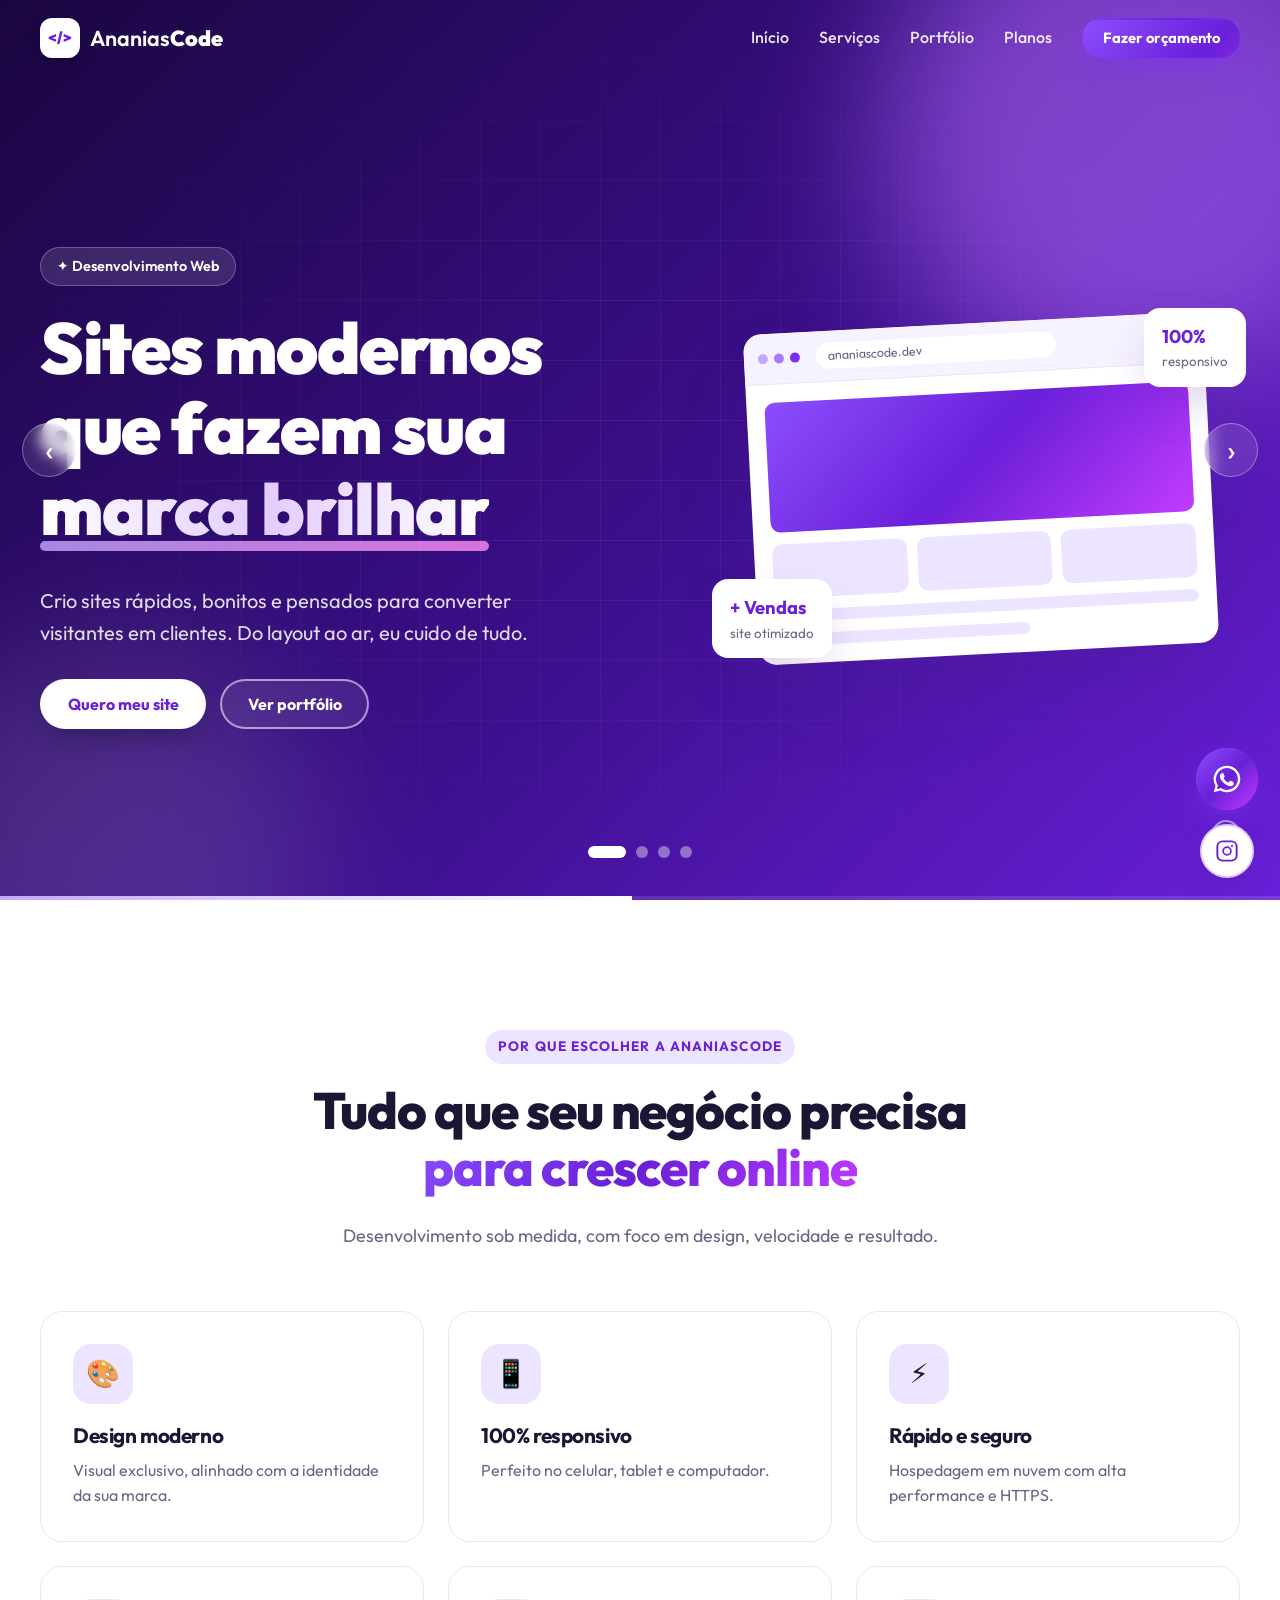
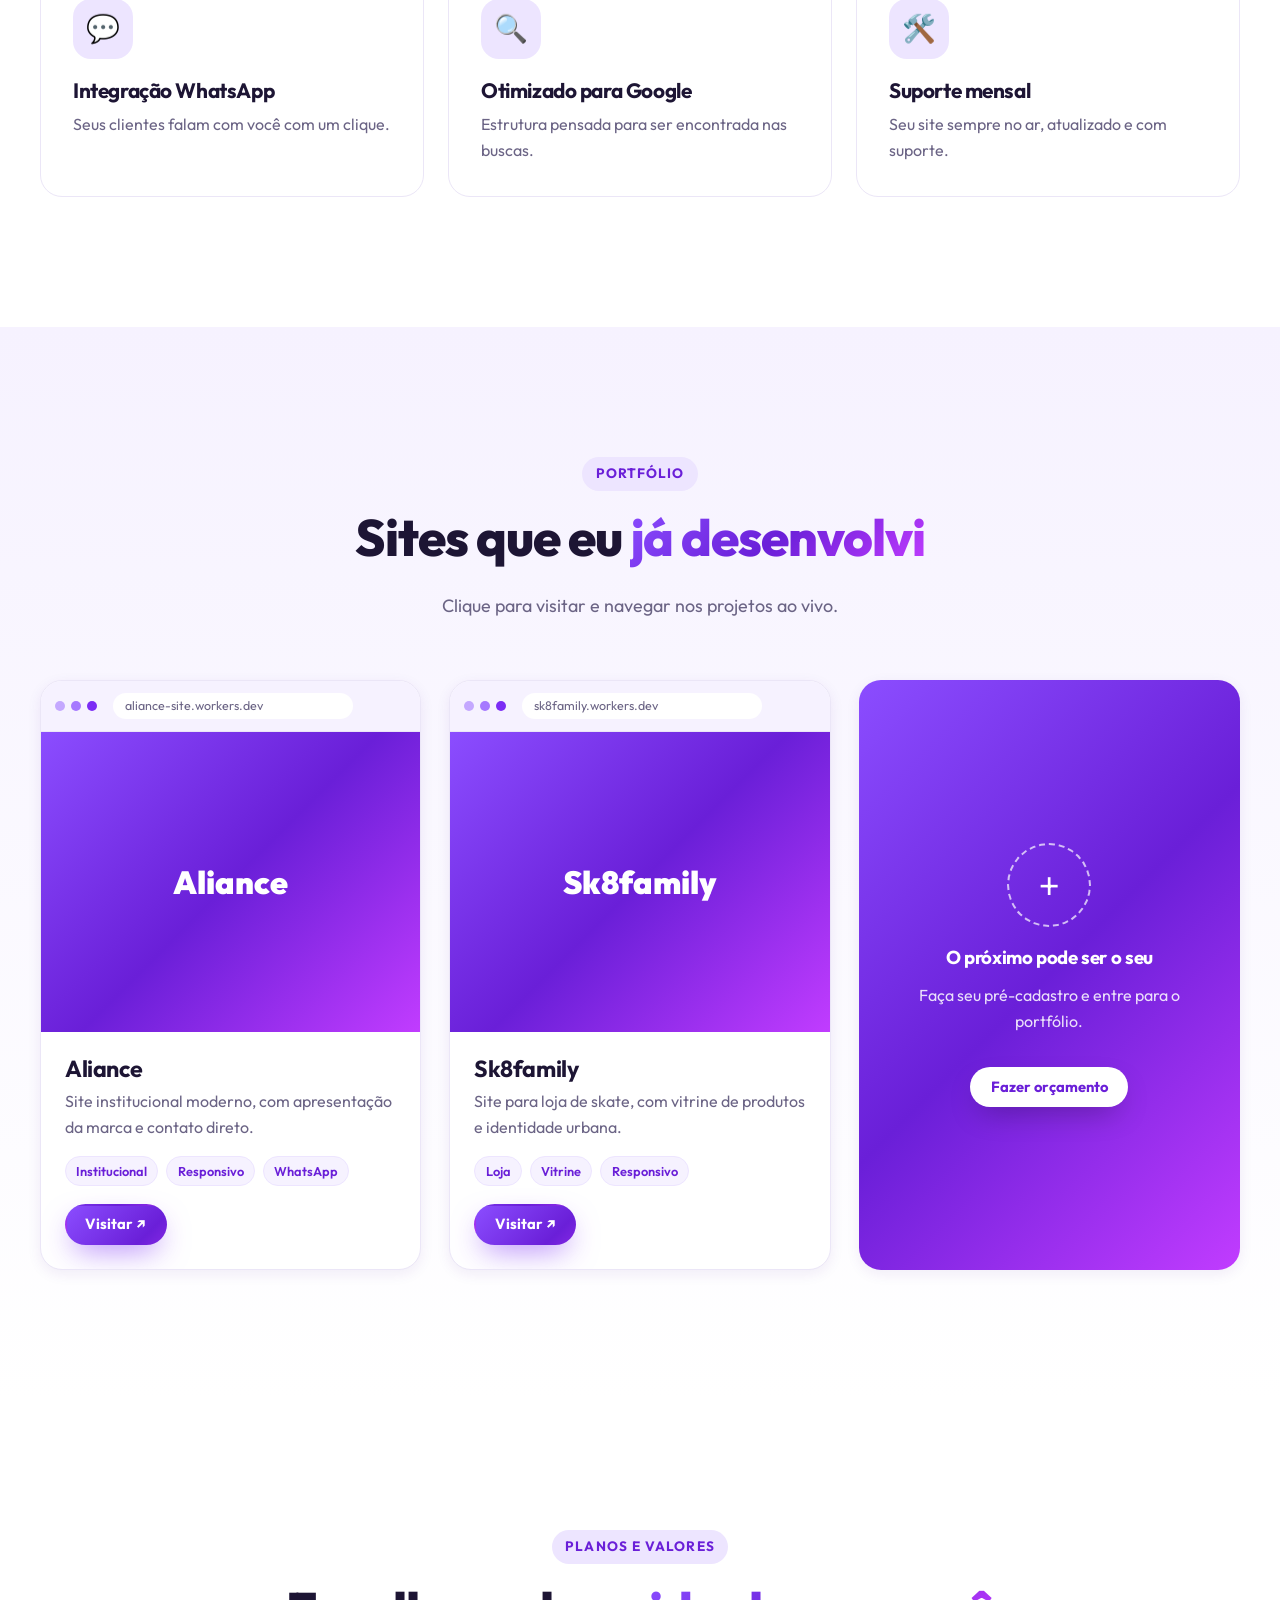
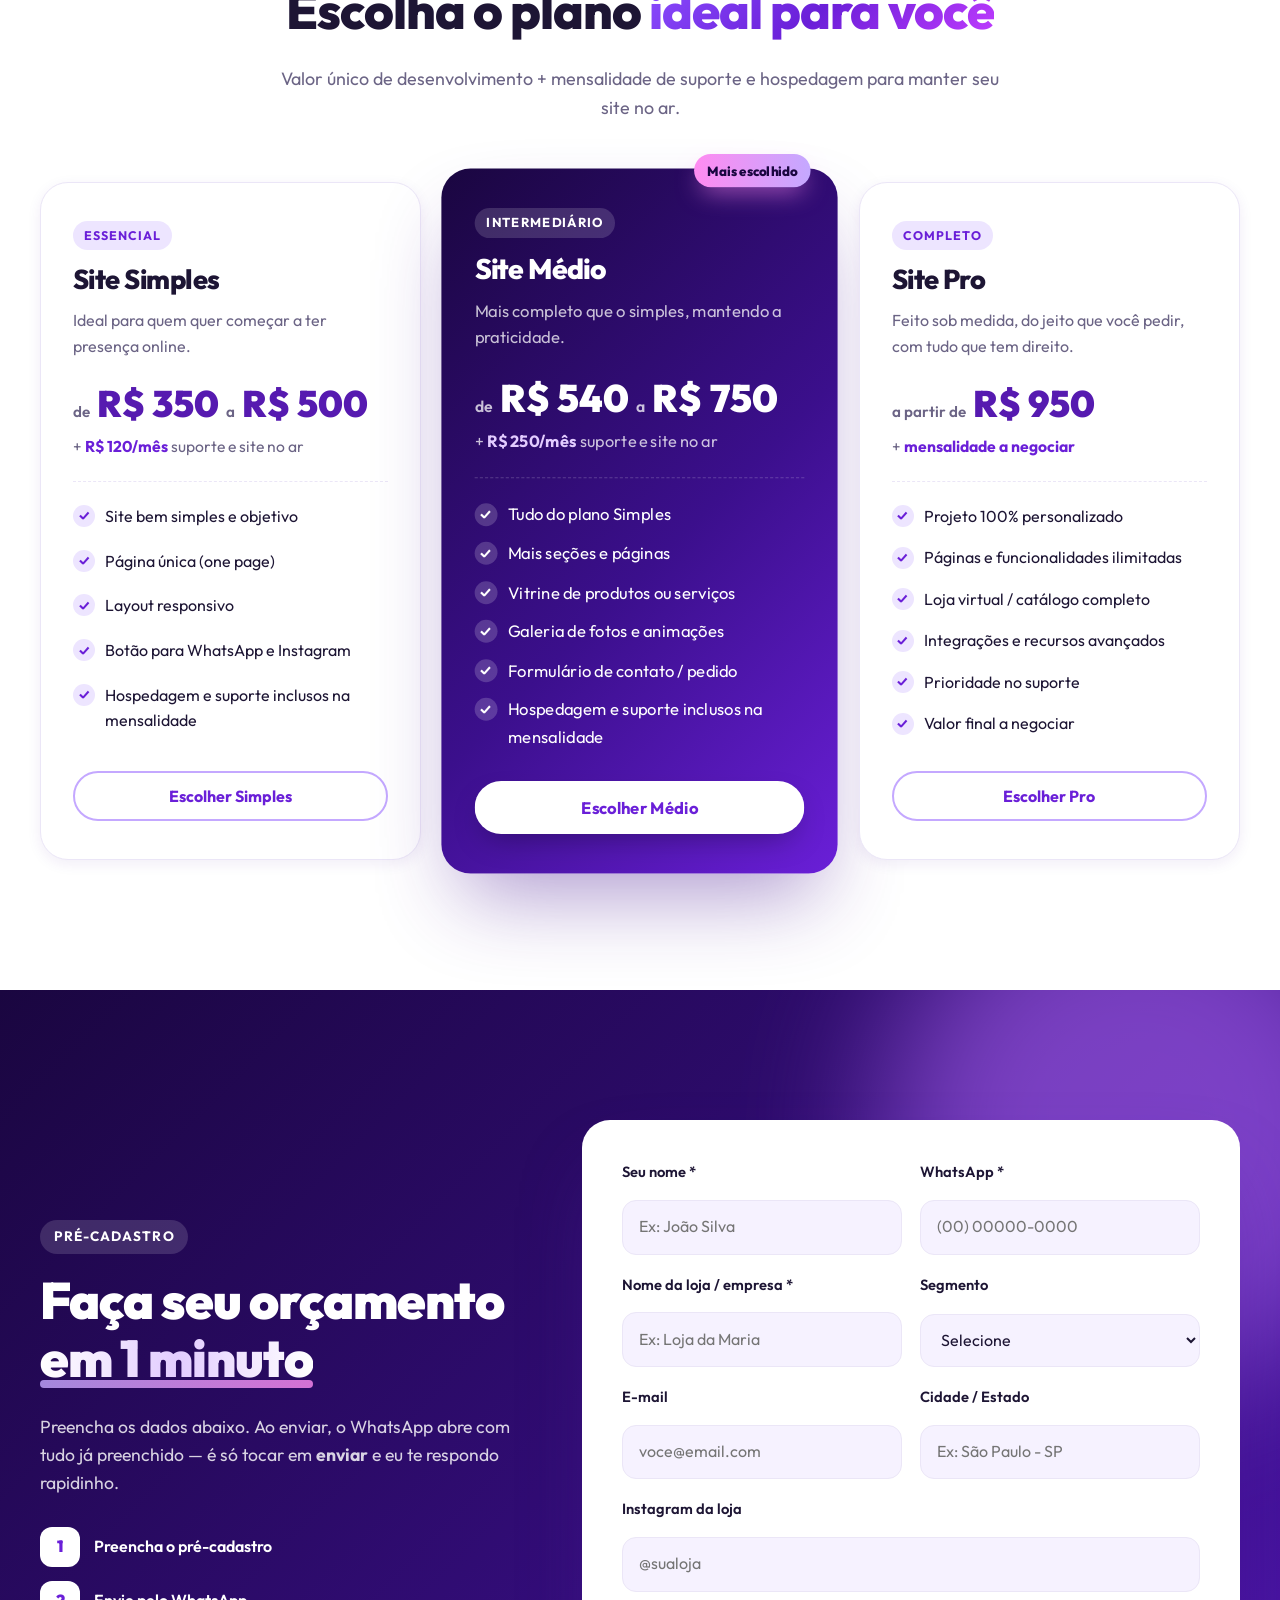
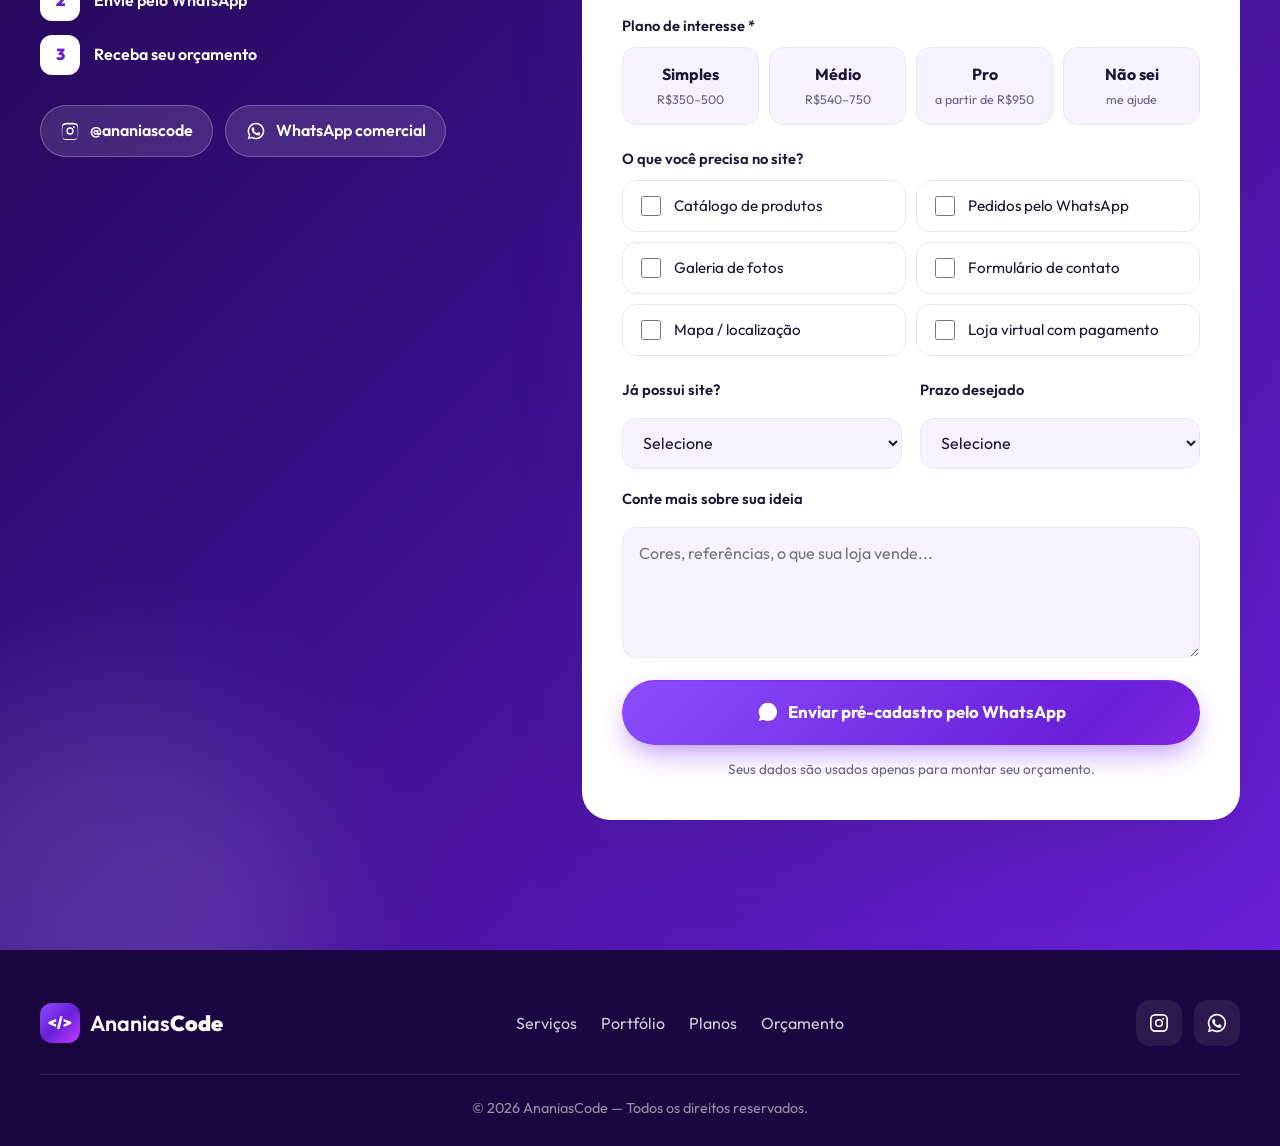
==== public/index.html @ b3697966 "Carrossel deslizante com autoplay contínuo, capas dos sites no slide do portfólio e botão flutuante " ====
<!doctype html>
<html lang="pt-BR">
<head>
  <meta charset="utf-8" />
  <meta name="viewport" content="width=device-width, initial-scale=1" />
  <title>AnaniasCode | Criação de Sites Modernos</title>
  <meta name="description" content="AnaniasCode — criação de sites modernos para lojas e empresas. Veja o portfólio, conheça os planos e faça seu orçamento direto pelo WhatsApp." />
  <meta name="theme-color" content="#6d28d9" />
  <meta property="og:title" content="AnaniasCode | Criação de Sites Modernos" />
  <meta property="og:description" content="Sites modernos, rápidos e que vendem. Faça seu orçamento pelo WhatsApp." />
  <meta property="og:url" content="https://ananiascode.nacional-oficial.workers.dev/" />
  <meta property="og:type" content="website" />
  <link rel="icon" href="favicon.svg" type="image/svg+xml" />
  <link rel="preconnect" href="https://fonts.googleapis.com" />
  <link rel="preconnect" href="https://fonts.gstatic.com" crossorigin />
  <link href="https://fonts.googleapis.com/css2?family=Outfit:wght@400;500;600;700;800;900&display=swap" rel="stylesheet" />
  <link rel="stylesheet" href="styles.css" />
</head>
<body>

  <!-- ============ HEADER ============ -->
  <header class="header" id="header">
    <div class="container header__inner">
      <a href="#inicio" class="logo" aria-label="AnaniasCode - início">
        <span class="logo__mark">&lt;/&gt;</span>
        <span class="logo__text">Ananias<b>Code</b></span>
      </a>
      <nav class="nav" id="nav" aria-label="Menu principal">
        <a href="#inicio">Início</a>
        <a href="#servicos">Serviços</a>
        <a href="#portfolio">Portfólio</a>
        <a href="#planos">Planos</a>
        <a href="#orcamento" class="btn btn--primary btn--sm">Fazer orçamento</a>
      </nav>
      <button class="burger" id="burger" aria-label="Abrir menu" aria-expanded="false" aria-controls="nav">
        <span></span><span></span><span></span>
      </button>
    </div>
  </header>

  <main>
    <!-- ============ HERO CARROSSEL ============ -->
    <section class="hero" id="inicio" aria-roledescription="carrossel" aria-label="Destaques">
      <div class="hero__track" id="heroTrack">

        <!-- Slide 1 -->
        <article class="slide slide--1 is-active" aria-roledescription="slide" aria-label="1 de 4">
          <div class="slide__bg"><span class="blob b1"></span><span class="blob b2"></span><span class="grid-lines"></span></div>
          <div class="container slide__inner">
            <div class="slide__text">
              <span class="tag">✦ Desenvolvimento Web</span>
              <h1>Sites modernos que fazem sua <span class="hl">marca brilhar</span></h1>
              <p>Crio sites rápidos, bonitos e pensados para converter visitantes em clientes. Do layout ao ar, eu cuido de tudo.</p>
              <div class="slide__cta">
                <a href="#orcamento" class="btn btn--light">Quero meu site</a>
                <a href="#portfolio" class="btn btn--ghost">Ver portfólio</a>
              </div>
            </div>
            <div class="slide__visual" aria-hidden="true">
              <div class="mock">
                <div class="mock__bar"><i></i><i></i><i></i><span>ananiascode.dev</span></div>
                <div class="mock__body">
                  <div class="mk mk--hero"></div>
                  <div class="mk-row"><div class="mk"></div><div class="mk"></div><div class="mk"></div></div>
                  <div class="mk mk--line"></div><div class="mk mk--line short"></div>
                </div>
              </div>
              <div class="float-card fc1"><b>+ Vendas</b><small>site otimizado</small></div>
              <div class="float-card fc2"><b>100%</b><small>responsivo</small></div>
            </div>
          </div>
        </article>

        <!-- Slide 2 -->
        <article class="slide slide--2" aria-roledescription="slide" aria-label="2 de 4">
          <div class="slide__bg"><span class="blob b1"></span><span class="blob b2"></span><span class="grid-lines"></span></div>
          <div class="container slide__inner">
            <div class="slide__text">
              <span class="tag">✦ Para lojas e empresas</span>
              <h2>Sua loja <span class="hl">aberta 24h</span> na internet</h2>
              <p>Mostre seus produtos, receba pedidos pelo WhatsApp e passe mais credibilidade para seus clientes.</p>
              <div class="slide__cta">
                <a href="#planos" class="btn btn--light">Ver planos</a>
                <a href="#orcamento" class="btn btn--ghost">Fazer pré-cadastro</a>
              </div>
            </div>
            <div class="slide__visual" aria-hidden="true">
              <div class="phone">
                <div class="phone__notch"></div>
                <div class="phone__screen">
                  <div class="mk mk--hero"></div>
                  <div class="mk-grid"><div class="mk"></div><div class="mk"></div><div class="mk"></div><div class="mk"></div></div>
                  <div class="mk mk--btn"></div>
                </div>
              </div>
              <div class="float-card fc3"><b>🛒 Novo pedido</b><small>via WhatsApp</small></div>
            </div>
          </div>
        </article>

        <!-- Slide 3 -->
        <article class="slide slide--3" aria-roledescription="slide" aria-label="3 de 4">
          <div class="slide__bg"><span class="blob b1"></span><span class="blob b2"></span><span class="grid-lines"></span></div>
          <div class="container slide__inner">
            <div class="slide__text">
              <span class="tag">✦ Portfólio</span>
              <h2>Projetos reais, <span class="hl">clientes reais</span></h2>
              <p>Conheça os sites da <b>Aliance</b> e da <b>Sk8family</b>, desenvolvidos do zero com identidade única.</p>
              <div class="slide__cta">
                <a href="#portfolio" class="btn btn--light">Conhecer projetos</a>
                <a href="https://www.instagram.com/ananiascode/" target="_blank" rel="noopener" class="btn btn--ghost">Instagram</a>
              </div>
            </div>
            <div class="slide__visual">
              <div class="showcase">
                <a class="shot shot--1" href="https://aliance-site.nacional-oficial.workers.dev/" target="_blank" rel="noopener" tabindex="-1">
                  <div class="shot__bar"><i></i><i></i><i></i><span>aliance-site.workers.dev</span></div>
                  <div class="shot__screen">
                    <div class="shot__fallback">Aliance</div>
                    <iframe src="https://aliance-site.nacional-oficial.workers.dev/" title="Capa do site Aliance" tabindex="-1" scrolling="no" aria-hidden="true"></iframe>
                  </div>
                  <span class="shot__label">Aliance</span>
                </a>
                <a class="shot shot--2" href="https://sk8family.nacional-oficial.workers.dev/" target="_blank" rel="noopener" tabindex="-1">
                  <div class="shot__bar"><i></i><i></i><i></i><span>sk8family.workers.dev</span></div>
                  <div class="shot__screen">
                    <div class="shot__fallback">Sk8family</div>
                    <iframe src="https://sk8family.nacional-oficial.workers.dev/" title="Capa do site Sk8family" tabindex="-1" scrolling="no" aria-hidden="true"></iframe>
                  </div>
                  <span class="shot__label">Sk8family</span>
                </a>
                <a href="#orcamento" class="shot-badge" tabindex="-1">+ Seu site aqui</a>
              </div>
            </div>
          </div>
        </article>

        <!-- Slide 4 -->
        <article class="slide slide--4" aria-roledescription="slide" aria-label="4 de 4">
          <div class="slide__bg"><span class="blob b1"></span><span class="blob b2"></span><span class="grid-lines"></span></div>
          <div class="container slide__inner">
            <div class="slide__text">
              <span class="tag">✦ Orçamento rápido</span>
              <h2>Planos a partir de <span class="hl">R$ 350</span></h2>
              <p>Preencha o pré-cadastro em 1 minuto e receba seu orçamento direto no WhatsApp.</p>
              <div class="slide__cta">
                <a href="#orcamento" class="btn btn--light">Começar agora</a>
                <a href="https://api.whatsapp.com/message/RUU6A45G6QD7J1?autoload=1&app_absent=0" target="_blank" rel="noopener" class="btn btn--ghost">Falar no WhatsApp</a>
              </div>
            </div>
            <div class="slide__visual" aria-hidden="true">
              <div class="chat">
                <div class="chat__head"><span class="chat__avatar">&lt;/&gt;</span><div><b>AnaniasCode</b><small>online</small></div></div>
                <div class="bubble in">Olá! Quero um site para minha loja 👋</div>
                <div class="bubble out">Perfeito! Já recebi seu pré-cadastro. Vamos montar seu orçamento 🚀</div>
                <div class="bubble in">Show! 💜</div>
              </div>
            </div>
          </div>
        </article>
      </div>

      <button class="hero__arrow prev" id="heroPrev" aria-label="Slide anterior">‹</button>
      <button class="hero__arrow next" id="heroNext" aria-label="Próximo slide">›</button>
      <div class="hero__dots" id="heroDots" role="tablist" aria-label="Escolher slide"></div>
      <div class="hero__progress"><span id="heroProgress"></span></div>
      <a href="#servicos" class="scroll-hint" aria-label="Rolar para baixo"><span></span></a>
    </section>

    <!-- ============ SERVIÇOS ============ -->
    <section class="section" id="servicos">
      <div class="container">
        <div class="section__head reveal">
          <span class="eyebrow">Por que escolher a AnaniasCode</span>
          <h2>Tudo que seu negócio precisa <span class="grad">para crescer online</span></h2>
          <p>Desenvolvimento sob medida, com foco em design, velocidade e resultado.</p>
        </div>
        <div class="features">
          <div class="feature reveal"><div class="feature__icon">🎨</div><h3>Design moderno</h3><p>Visual exclusivo, alinhado com a identidade da sua marca.</p></div>
          <div class="feature reveal"><div class="feature__icon">📱</div><h3>100% responsivo</h3><p>Perfeito no celular, tablet e computador.</p></div>
          <div class="feature reveal"><div class="feature__icon">⚡</div><h3>Rápido e seguro</h3><p>Hospedagem em nuvem com alta performance e HTTPS.</p></div>
          <div class="feature reveal"><div class="feature__icon">💬</div><h3>Integração WhatsApp</h3><p>Seus clientes falam com você com um clique.</p></div>
          <div class="feature reveal"><div class="feature__icon">🔍</div><h3>Otimizado para Google</h3><p>Estrutura pensada para ser encontrada nas buscas.</p></div>
          <div class="feature reveal"><div class="feature__icon">🛠️</div><h3>Suporte mensal</h3><p>Seu site sempre no ar, atualizado e com suporte.</p></div>
        </div>
      </div>
    </section>

    <!-- ============ PORTFÓLIO ============ -->
    <section class="section section--tint" id="portfolio">
      <div class="container">
        <div class="section__head reveal">
          <span class="eyebrow">Portfólio</span>
          <h2>Sites que eu <span class="grad">já desenvolvi</span></h2>
          <p>Clique para visitar e navegar nos projetos ao vivo.</p>
        </div>

        <div class="works">
          <article class="work reveal">
            <a class="work__preview" href="https://aliance-site.nacional-oficial.workers.dev/" target="_blank" rel="noopener" aria-label="Abrir site da Aliance">
              <div class="work__bar"><i></i><i></i><i></i><span>aliance-site.workers.dev</span></div>
              <div class="work__frame">
                <div class="work__fallback">Aliance</div>
                <iframe src="https://aliance-site.nacional-oficial.workers.dev/" title="Prévia do site Aliance" loading="lazy" tabindex="-1" scrolling="no"></iframe>
              </div>
              <span class="work__overlay">Visitar site ↗</span>
            </a>
            <div class="work__info">
              <div>
                <h3>Aliance</h3>
                <p>Site institucional moderno, com apresentação da marca e contato direto.</p>
                <div class="chips"><span>Institucional</span><span>Responsivo</span><span>WhatsApp</span></div>
              </div>
              <a class="btn btn--primary btn--sm" href="https://aliance-site.nacional-oficial.workers.dev/" target="_blank" rel="noopener">Visitar ↗</a>
            </div>
          </article>

          <article class="work reveal">
            <a class="work__preview" href="https://sk8family.nacional-oficial.workers.dev/" target="_blank" rel="noopener" aria-label="Abrir site da Sk8family">
              <div class="work__bar"><i></i><i></i><i></i><span>sk8family.workers.dev</span></div>
              <div class="work__frame">
                <div class="work__fallback">Sk8family</div>
                <iframe src="https://sk8family.nacional-oficial.workers.dev/" title="Prévia do site Sk8family" loading="lazy" tabindex="-1" scrolling="no"></iframe>
              </div>
              <span class="work__overlay">Visitar site ↗</span>
            </a>
            <div class="work__info">
              <div>
                <h3>Sk8family</h3>
                <p>Site para loja de skate, com vitrine de produtos e identidade urbana.</p>
                <div class="chips"><span>Loja</span><span>Vitrine</span><span>Responsivo</span></div>
              </div>
              <a class="btn btn--primary btn--sm" href="https://sk8family.nacional-oficial.workers.dev/" target="_blank" rel="noopener">Visitar ↗</a>
            </div>
          </article>

          <article class="work work--next reveal">
            <a href="#orcamento" class="work__next">
              <span class="plus">+</span>
              <h3>O próximo pode ser o seu</h3>
              <p>Faça seu pré-cadastro e entre para o portfólio.</p>
              <span class="btn btn--light btn--sm">Fazer orçamento</span>
            </a>
          </article>
        </div>
      </div>
    </section>

    <!-- ============ PLANOS ============ -->
    <section class="section" id="planos">
      <div class="container">
        <div class="section__head reveal">
          <span class="eyebrow">Planos e valores</span>
          <h2>Escolha o plano <span class="grad">ideal para você</span></h2>
          <p>Valor único de desenvolvimento + mensalidade de suporte e hospedagem para manter seu site no ar.</p>
        </div>

        <div class="plans">
          <article class="plan reveal">
            <div class="plan__head">
              <span class="plan__badge">Essencial</span>
              <h3>Site Simples</h3>
              <p class="plan__desc">Ideal para quem quer começar a ter presença online.</p>
            </div>
            <div class="plan__price"><small>de</small> R$ 350 <small>a</small> R$ 500</div>
            <div class="plan__monthly">+ <b>R$ 120/mês</b> suporte e site no ar</div>
            <ul class="plan__list">
              <li>Site bem simples e objetivo</li>
              <li>Página única (one page)</li>
              <li>Layout responsivo</li>
              <li>Botão para WhatsApp e Instagram</li>
              <li>Hospedagem e suporte inclusos na mensalidade</li>
            </ul>
            <a href="#orcamento" class="btn btn--outline plan__btn" data-plan="Site Simples">Escolher Simples</a>
          </article>

          <article class="plan plan--featured reveal">
            <span class="plan__ribbon">Mais escolhido</span>
            <div class="plan__head">
              <span class="plan__badge">Intermediário</span>
              <h3>Site Médio</h3>
              <p class="plan__desc">Mais completo que o simples, mantendo a praticidade.</p>
            </div>
            <div class="plan__price"><small>de</small> R$ 540 <small>a</small> R$ 750</div>
            <div class="plan__monthly">+ <b>R$ 250/mês</b> suporte e site no ar</div>
            <ul class="plan__list">
              <li>Tudo do plano Simples</li>
              <li>Mais seções e páginas</li>
              <li>Vitrine de produtos ou serviços</li>
              <li>Galeria de fotos e animações</li>
              <li>Formulário de contato / pedido</li>
              <li>Hospedagem e suporte inclusos na mensalidade</li>
            </ul>
            <a href="#orcamento" class="btn btn--light plan__btn" data-plan="Site Médio">Escolher Médio</a>
          </article>

          <article class="plan reveal">
            <div class="plan__head">
              <span class="plan__badge">Completo</span>
              <h3>Site Pro</h3>
              <p class="plan__desc">Feito sob medida, do jeito que você pedir, com tudo que tem direito.</p>
            </div>
            <div class="plan__price"><small>a partir de</small> R$ 950</div>
            <div class="plan__monthly">+ <b>mensalidade a negociar</b></div>
            <ul class="plan__list">
              <li>Projeto 100% personalizado</li>
              <li>Páginas e funcionalidades ilimitadas</li>
              <li>Loja virtual / catálogo completo</li>
              <li>Integrações e recursos avançados</li>
              <li>Prioridade no suporte</li>
              <li>Valor final a negociar</li>
            </ul>
            <a href="#orcamento" class="btn btn--outline plan__btn" data-plan="Site Pro">Escolher Pro</a>
          </article>
        </div>
      </div>
    </section>

    <!-- ============ ORÇAMENTO ============ -->
    <section class="section section--dark" id="orcamento">
      <div class="slide__bg"><span class="blob b1"></span><span class="blob b2"></span></div>
      <div class="container quote">
        <div class="quote__intro reveal">
          <span class="eyebrow eyebrow--light">Pré-cadastro</span>
          <h2>Faça seu orçamento <span class="hl">em 1 minuto</span></h2>
          <p>Preencha os dados abaixo. Ao enviar, o WhatsApp abre com tudo já preenchido — é só tocar em <b>enviar</b> e eu te respondo rapidinho.</p>
          <ul class="quote__steps">
            <li><span>1</span> Preencha o pré-cadastro</li>
            <li><span>2</span> Envie pelo WhatsApp</li>
            <li><span>3</span> Receba seu orçamento</li>
          </ul>
          <div class="quote__social">
            <a href="https://www.instagram.com/ananiascode/" target="_blank" rel="noopener" class="social-pill">
              <svg viewBox="0 0 24 24" aria-hidden="true"><path d="M12 2.2c3.2 0 3.6 0 4.8.1 1.2.1 1.8.2 2.2.4.6.2 1 .5 1.4.9.4.4.7.8.9 1.4.2.4.4 1 .4 2.2.1 1.3.1 1.6.1 4.8s0 3.6-.1 4.8c-.1 1.2-.2 1.8-.4 2.2-.2.6-.5 1-.9 1.4-.4.4-.8.7-1.4.9-.4.2-1 .4-2.2.4-1.3.1-1.6.1-4.8.1s-3.6 0-4.8-.1c-1.2-.1-1.8-.2-2.2-.4-.6-.2-1-.5-1.4-.9-.4-.4-.7-.8-.9-1.4-.2-.4-.4-1-.4-2.2C2.2 15.6 2.2 15.2 2.2 12s0-3.6.1-4.8c.1-1.2.2-1.8.4-2.2.2-.6.5-1 .9-1.4.4-.4.8-.7 1.4-.9.4-.2 1-.4 2.2-.4C8.4 2.2 8.8 2.2 12 2.2zm0 2c-3.1 0-3.5 0-4.7.1-1.1.1-1.7.2-2.1.4-.5.2-.9.4-1.2.8-.4.4-.6.7-.8 1.2-.2.4-.3 1-.4 2.1-.1 1.2-.1 1.6-.1 4.7s0 3.5.1 4.7c.1 1.1.2 1.7.4 2.1.2.5.4.9.8 1.2.4.4.7.6 1.2.8.4.2 1 .3 2.1.4 1.2.1 1.6.1 4.7.1s3.5 0 4.7-.1c1.1-.1 1.7-.2 2.1-.4.5-.2.9-.4 1.2-.8.4-.4.6-.7.8-1.2.2-.4.3-1 .4-2.1.1-1.2.1-1.6.1-4.7s0-3.5-.1-4.7c-.1-1.1-.2-1.7-.4-2.1-.2-.5-.4-.9-.8-1.2-.4-.4-.7-.6-1.2-.8-.4-.2-1-.3-2.1-.4-1.2-.1-1.6-.1-4.7-.1zm0 3.4a4.4 4.4 0 110 8.8 4.4 4.4 0 010-8.8zm0 7.2a2.8 2.8 0 100-5.6 2.8 2.8 0 000 5.6zm5.6-7.4a1 1 0 11-2.1 0 1 1 0 012.1 0z"/></svg>
              @ananiascode
            </a>
            <a href="https://api.whatsapp.com/message/RUU6A45G6QD7J1?autoload=1&app_absent=0" target="_blank" rel="noopener" class="social-pill">
              <svg viewBox="0 0 24 24" aria-hidden="true"><path d="M12 2a10 10 0 00-8.6 15.1L2 22l5-1.3A10 10 0 1012 2zm0 18.2c-1.5 0-3-.4-4.3-1.2l-.3-.2-3 .8.8-2.9-.2-.3A8.2 8.2 0 1112 20.2zm4.5-6.1c-.2-.1-1.5-.7-1.7-.8-.2-.1-.4-.1-.6.1l-.8 1c-.1.2-.3.2-.5.1-.2-.1-1-.4-2-1.2-.7-.7-1.2-1.5-1.4-1.7-.1-.2 0-.4.1-.5l.4-.4.2-.4v-.4l-.8-1.9c-.2-.5-.4-.4-.6-.4h-.5c-.2 0-.4.1-.7.3-.2.2-.9.9-.9 2.2s.9 2.5 1 2.7c.1.2 1.8 2.8 4.4 3.9.6.3 1.1.4 1.5.5.6.2 1.2.2 1.6.1.5-.1 1.5-.6 1.7-1.2.2-.6.2-1.1.2-1.2-.1-.1-.3-.2-.5-.3z"/></svg>
              WhatsApp comercial
            </a>
          </div>
        </div>

        <form class="form reveal" id="quoteForm" novalidate>
          <div class="form__grid">
            <label class="field">
              <span>Seu nome *</span>
              <input type="text" name="nome" required autocomplete="name" placeholder="Ex: João Silva" />
            </label>
            <label class="field">
              <span>WhatsApp *</span>
              <input type="tel" name="telefone" required autocomplete="tel" inputmode="tel" placeholder="(00) 00000-0000" />
            </label>
            <label class="field">
              <span>Nome da loja / empresa *</span>
              <input type="text" name="empresa" required autocomplete="organization" placeholder="Ex: Loja da Maria" />
            </label>
            <label class="field">
              <span>Segmento</span>
              <select name="segmento">
                <option value="">Selecione</option>
                <option>Loja de roupas / moda</option>
                <option>Loja de esportes</option>
                <option>Alimentação / restaurante</option>
                <option>Beleza / estética</option>
                <option>Serviços</option>
                <option>Eletrônicos / tecnologia</option>
                <option>Outro</option>
              </select>
            </label>
            <label class="field">
              <span>E-mail</span>
              <input type="email" name="email" autocomplete="email" placeholder="voce@email.com" />
            </label>
            <label class="field">
              <span>Cidade / Estado</span>
              <input type="text" name="cidade" autocomplete="address-level2" placeholder="Ex: São Paulo - SP" />
            </label>
            <label class="field field--full">
              <span>Instagram da loja</span>
              <input type="text" name="instagram" placeholder="@sualoja" />
            </label>
          </div>

          <fieldset class="field field--full">
            <legend>Plano de interesse *</legend>
            <div class="options" id="planOptions">
              <label class="option"><input type="radio" name="plano" value="Site Simples" required /><span><b>Simples</b><small>R$350–500</small></span></label>
              <label class="option"><input type="radio" name="plano" value="Site Médio" /><span><b>Médio</b><small>R$540–750</small></span></label>
              <label class="option"><input type="radio" name="plano" value="Site Pro" /><span><b>Pro</b><small>a partir de R$950</small></span></label>
              <label class="option"><input type="radio" name="plano" value="Ainda não sei" /><span><b>Não sei</b><small>me ajude</small></span></label>
            </div>
          </fieldset>

          <fieldset class="field field--full">
            <legend>O que você precisa no site?</legend>
            <div class="checks">
              <label class="check"><input type="checkbox" name="recursos" value="Catálogo de produtos" /><span>Catálogo de produtos</span></label>
              <label class="check"><input type="checkbox" name="recursos" value="Pedidos pelo WhatsApp" /><span>Pedidos pelo WhatsApp</span></label>
              <label class="check"><input type="checkbox" name="recursos" value="Galeria de fotos" /><span>Galeria de fotos</span></label>
              <label class="check"><input type="checkbox" name="recursos" value="Formulário de contato" /><span>Formulário de contato</span></label>
              <label class="check"><input type="checkbox" name="recursos" value="Mapa / localização" /><span>Mapa / localização</span></label>
              <label class="check"><input type="checkbox" name="recursos" value="Loja virtual com pagamento" /><span>Loja virtual com pagamento</span></label>
            </div>
          </fieldset>

          <div class="form__grid">
            <label class="field">
              <span>Já possui site?</span>
              <select name="possuiSite">
                <option value="">Selecione</option>
                <option>Não, será o primeiro</option>
                <option>Sim, quero um novo</option>
              </select>
            </label>
            <label class="field">
              <span>Prazo desejado</span>
              <select name="prazo">
                <option value="">Selecione</option>
                <option>O quanto antes</option>
                <option>Até 15 dias</option>
                <option>Até 30 dias</option>
                <option>Sem pressa</option>
              </select>
            </label>
            <label class="field field--full">
              <span>Conte mais sobre sua ideia</span>
              <textarea name="mensagem" rows="4" placeholder="Cores, referências, o que sua loja vende..."></textarea>
            </label>
          </div>

          <p class="form__error" id="formError" role="alert" hidden></p>
          <button type="submit" class="btn btn--primary btn--lg btn--block">
            <svg viewBox="0 0 24 24" aria-hidden="true"><path d="M12 2a10 10 0 00-8.6 15.1L2 22l5-1.3A10 10 0 1012 2zm4.5 12.1c-.2-.1-1.5-.7-1.7-.8-.2-.1-.4-.1-.6.1l-.8 1c-.1.2-.3.2-.5.1-.2-.1-1-.4-2-1.2-.7-.7-1.2-1.5-1.4-1.7-.1-.2 0-.4.1-.5l.4-.4.2-.4v-.4l-.8-1.9c-.2-.5-.4-.4-.6-.4h-.5c-.2 0-.4.1-.7.3-.2.2-.9.9-.9 2.2s.9 2.5 1 2.7c.1.2 1.8 2.8 4.4 3.9 1.6.7 2.3.7 3.1.6.5-.1 1.5-.6 1.7-1.2.2-.6.2-1.1.2-1.2-.1-.1-.3-.2-.5-.3z"/></svg>
            Enviar pré-cadastro pelo WhatsApp
          </button>
          <p class="form__note">Seus dados são usados apenas para montar seu orçamento.</p>
        </form>
      </div>
    </section>
  </main>

  <!-- ============ FOOTER ============ -->
  <footer class="footer">
    <div class="container footer__inner">
      <a href="#inicio" class="logo logo--footer">
        <span class="logo__mark">&lt;/&gt;</span>
        <span class="logo__text">Ananias<b>Code</b></span>
      </a>
      <nav class="footer__nav" aria-label="Rodapé">
        <a href="#servicos">Serviços</a>
        <a href="#portfolio">Portfólio</a>
        <a href="#planos">Planos</a>
        <a href="#orcamento">Orçamento</a>
      </nav>
      <div class="footer__social">
        <a href="https://www.instagram.com/ananiascode/" target="_blank" rel="noopener" aria-label="Instagram">
          <svg viewBox="0 0 24 24"><path d="M12 7.6a4.4 4.4 0 110 8.8 4.4 4.4 0 010-8.8zm0 7.2a2.8 2.8 0 100-5.6 2.8 2.8 0 000 5.6zM17.6 7.4a1 1 0 11-2.1 0 1 1 0 012.1 0zM7.8 2.2h8.4a5.6 5.6 0 015.6 5.6v8.4a5.6 5.6 0 01-5.6 5.6H7.8a5.6 5.6 0 01-5.6-5.6V7.8a5.6 5.6 0 015.6-5.6zm0 1.8A3.8 3.8 0 004 7.8v8.4A3.8 3.8 0 007.8 20h8.4a3.8 3.8 0 003.8-3.8V7.8A3.8 3.8 0 0016.2 4z"/></svg>
        </a>
        <a href="https://api.whatsapp.com/message/RUU6A45G6QD7J1?autoload=1&app_absent=0" target="_blank" rel="noopener" aria-label="WhatsApp">
          <svg viewBox="0 0 24 24"><path d="M12 2a10 10 0 00-8.6 15.1L2 22l5-1.3A10 10 0 1012 2zm0 18.2c-1.5 0-3-.4-4.3-1.2l-.3-.2-3 .8.8-2.9-.2-.3A8.2 8.2 0 1112 20.2zm4.5-6.1c-.2-.1-1.5-.7-1.7-.8-.2-.1-.4-.1-.6.1l-.8 1c-.1.2-.3.2-.5.1-.2-.1-1-.4-2-1.2-.7-.7-1.2-1.5-1.4-1.7-.1-.2 0-.4.1-.5l.4-.4.2-.4v-.4l-.8-1.9c-.2-.5-.4-.4-.6-.4h-.5c-.2 0-.4.1-.7.3-.2.2-.9.9-.9 2.2s.9 2.5 1 2.7c.1.2 1.8 2.8 4.4 3.9.6.3 1.1.4 1.5.5.6.2 1.2.2 1.6.1.5-.1 1.5-.6 1.7-1.2.2-.6.2-1.1.2-1.2-.1-.1-.3-.2-.5-.3z"/></svg>
        </a>
      </div>
    </div>
    <p class="footer__copy">© <span id="year"></span> AnaniasCode — Todos os direitos reservados.</p>
  </footer>

  <!-- Botões flutuantes WhatsApp + Instagram -->
  <div class="floats">
  <a class="float-btn float-btn--wa" href="https://api.whatsapp.com/message/RUU6A45G6QD7J1?autoload=1&app_absent=0" target="_blank" rel="noopener" aria-label="Falar no WhatsApp">
    <svg viewBox="0 0 24 24"><path d="M12 2a10 10 0 00-8.6 15.1L2 22l5-1.3A10 10 0 1012 2zm0 18.2c-1.5 0-3-.4-4.3-1.2l-.3-.2-3 .8.8-2.9-.2-.3A8.2 8.2 0 1112 20.2zm4.5-6.1c-.2-.1-1.5-.7-1.7-.8-.2-.1-.4-.1-.6.1l-.8 1c-.1.2-.3.2-.5.1-.2-.1-1-.4-2-1.2-.7-.7-1.2-1.5-1.4-1.7-.1-.2 0-.4.1-.5l.4-.4.2-.4v-.4l-.8-1.9c-.2-.5-.4-.4-.6-.4h-.5c-.2 0-.4.1-.7.3-.2.2-.9.9-.9 2.2s.9 2.5 1 2.7c.1.2 1.8 2.8 4.4 3.9.6.3 1.1.4 1.5.5.6.2 1.2.2 1.6.1.5-.1 1.5-.6 1.7-1.2.2-.6.2-1.1.2-1.2-.1-.1-.3-.2-.5-.3z"/></svg>
  </a>
  <a class="float-btn float-btn--ig" href="https://www.instagram.com/ananiascode/" target="_blank" rel="noopener" aria-label="Seguir no Instagram">
    <svg viewBox="0 0 24 24"><path d="M12 7.6a4.4 4.4 0 110 8.8 4.4 4.4 0 010-8.8zm0 7.2a2.8 2.8 0 100-5.6 2.8 2.8 0 000 5.6zM17.6 7.4a1 1 0 11-2.1 0 1 1 0 012.1 0zM7.8 2.2h8.4a5.6 5.6 0 015.6 5.6v8.4a5.6 5.6 0 01-5.6 5.6H7.8a5.6 5.6 0 01-5.6-5.6V7.8a5.6 5.6 0 015.6-5.6zm0 1.8A3.8 3.8 0 004 7.8v8.4A3.8 3.8 0 007.8 20h8.4a3.8 3.8 0 003.8-3.8V7.8A3.8 3.8 0 0016.2 4z"/></svg>
  </a>
  </div>

  <!-- Modal de confirmação -->
  <div class="modal" id="modal" hidden>
    <div class="modal__box" role="dialog" aria-modal="true" aria-labelledby="modalTitle">
      <div class="modal__icon">✓</div>
      <h3 id="modalTitle">Pré-cadastro pronto!</h3>
      <p id="modalText">Abrimos o WhatsApp com sua mensagem. É só tocar em <b>enviar</b>.</p>
      <div class="modal__actions">
        <a href="#" class="btn btn--primary" id="modalOpenWa" target="_blank" rel="noopener">Abrir WhatsApp</a>
        <button class="btn btn--outline" id="modalClose" type="button">Fechar</button>
      </div>
    </div>
  </div>

  <script src="script.js"></script>
</body>
</html>
---- public/styles.css ----
/* =========================================================
   AnaniasCode — Branco & Roxo
   ========================================================= */
:root {
  --purple-50: #f6f2ff;
  --purple-100: #ede5ff;
  --purple-200: #dccdff;
  --purple-300: #c4a8ff;
  --purple-400: #a679ff;
  --purple-500: #8b4dff;
  --purple-600: #7c2df5;
  --purple-700: #6a1fd8;
  --purple-800: #561ab0;
  --purple-900: #2e0d63;
  --purple-950: #1a0640;
  --white: #ffffff;
  --ink: #1d1534;
  --muted: #6b6485;
  --line: #ebe6f7;
  --grad: linear-gradient(135deg, #8b4dff 0%, #6a1fd8 50%, #c13cff 100%);
  --grad-dark: linear-gradient(135deg, #1a0640 0%, #3b0f8c 55%, #6a1fd8 100%);
  --shadow-sm: 0 4px 14px rgba(76, 29, 149, .08);
  --shadow: 0 20px 50px -12px rgba(76, 29, 149, .25);
  --shadow-lg: 0 40px 80px -20px rgba(76, 29, 149, .45);
  --radius: 22px;
  --header-h: 76px;
}

*, *::before, *::after { box-sizing: border-box; }
html { scroll-behavior: smooth; scroll-padding-top: var(--header-h); }
body {
  margin: 0;
  font-family: "Outfit", system-ui, -apple-system, Segoe UI, Roboto, sans-serif;
  color: var(--ink);
  background: var(--white);
  line-height: 1.6;
  -webkit-font-smoothing: antialiased;
  overflow-x: hidden;
}
img, svg, iframe { display: block; max-width: 100%; }
a { color: inherit; text-decoration: none; }
h1, h2, h3 { line-height: 1.12; margin: 0 0 .5em; letter-spacing: -.02em; }
p { margin: 0 0 1em; }
button { font: inherit; cursor: pointer; }

.container { width: min(1200px, 100% - 32px); margin-inline: auto; }

/* ---------- Botões ---------- */
.btn {
  --bg: transparent; --fg: inherit;
  display: inline-flex; align-items: center; justify-content: center; gap: .55em;
  padding: .95em 1.6em; border-radius: 999px; border: 2px solid transparent;
  font-weight: 700; font-size: 1rem; line-height: 1;
  background: var(--bg); color: var(--fg);
  transition: transform .25s ease, box-shadow .25s ease, background .25s ease, color .25s ease;
  white-space: nowrap;
}
.btn svg { width: 1.3em; height: 1.3em; fill: currentColor; }
.btn:hover { transform: translateY(-3px); }
.btn--primary { --bg: var(--grad); --fg: #fff; background-size: 160% 160%; box-shadow: 0 12px 30px -8px rgba(124, 45, 245, .6); }
.btn--primary:hover { box-shadow: 0 18px 40px -8px rgba(124, 45, 245, .75); background-position: 100% 0; }
.btn--light { --bg: #fff; --fg: var(--purple-700); box-shadow: 0 12px 30px -10px rgba(0,0,0,.35); }
.btn--ghost { --fg: #fff; border-color: rgba(255,255,255,.55); backdrop-filter: blur(6px); background: rgba(255,255,255,.08); }
.btn--ghost:hover { background: rgba(255,255,255,.18); }
.btn--outline { --fg: var(--purple-700); border-color: var(--purple-300); }
.btn--outline:hover { --bg: var(--purple-700); --fg: #fff; border-color: var(--purple-700); }
.btn--sm { padding: .75em 1.25em; font-size: .92rem; }
.btn--lg { padding: 1.15em 1.8em; font-size: 1.05rem; }
.btn--block { width: 100%; }

/* ---------- Header ---------- */
.header {
  position: fixed; inset: 0 0 auto; z-index: 50; height: var(--header-h);
  display: flex; align-items: center;
  transition: background .3s ease, box-shadow .3s ease, height .3s ease;
}
.header.is-scrolled { background: rgba(255,255,255,.88); backdrop-filter: blur(14px); box-shadow: 0 6px 24px rgba(46, 13, 99, .08); }
.header__inner { display: flex; align-items: center; justify-content: space-between; gap: 24px; }
.logo { display: inline-flex; align-items: center; gap: 10px; font-size: 1.35rem; font-weight: 600; color: #fff; transition: color .3s; }
.logo b { font-weight: 900; }
.logo__mark {
  display: grid; place-items: center; width: 40px; height: 40px; border-radius: 12px;
  background: #fff; color: var(--purple-700); font-weight: 900; font-size: .95rem;
  box-shadow: 0 8px 20px -6px rgba(0,0,0,.3);
  transition: background .3s, color .3s;
}
.header.is-scrolled .logo { color: var(--ink); }
.header.is-scrolled .logo b { color: var(--purple-700); }
.header.is-scrolled .logo__mark { background: var(--grad); color: #fff; }

.nav { display: flex; align-items: center; gap: 30px; }
.nav a:not(.btn) { color: rgba(255,255,255,.9); font-weight: 500; position: relative; transition: color .3s; }
.nav a:not(.btn)::after { content: ""; position: absolute; left: 0; bottom: -6px; width: 100%; height: 2px; border-radius: 2px; background: currentColor; transform: scaleX(0); transition: transform .3s; transform-origin: left; }
.nav a:not(.btn):hover::after { transform: scaleX(1); }
.header.is-scrolled .nav a:not(.btn) { color: var(--ink); }
.header.is-scrolled .nav a:not(.btn):hover { color: var(--purple-700); }

.burger { display: none; width: 46px; height: 46px; border: 0; border-radius: 14px; background: rgba(255,255,255,.15); flex-direction: column; justify-content: center; align-items: center; gap: 5px; }
.burger span { width: 22px; height: 2.5px; border-radius: 2px; background: #fff; transition: transform .3s, opacity .3s; }
.header.is-scrolled .burger { background: var(--purple-100); }
.header.is-scrolled .burger span { background: var(--purple-800); }
.burger[aria-expanded="true"] span:nth-child(1) { transform: translateY(7.5px) rotate(45deg); }
.burger[aria-expanded="true"] span:nth-child(2) { opacity: 0; }
.burger[aria-expanded="true"] span:nth-child(3) { transform: translateY(-7.5px) rotate(-45deg); }

/* ---------- Hero carrossel ---------- */
.hero { position: relative; height: 100vh; height: 100svh; min-height: 640px; overflow: hidden; background: var(--purple-950); color: #fff; }
.hero__track { position: absolute; inset: 0; }
.slide {
  position: absolute; inset: 0; display: flex; align-items: center;
  transform: translateX(100%); visibility: hidden;
  transition: transform 1s cubic-bezier(.77, 0, .18, 1), visibility 0s linear 1s;
}
.slide.is-active { transform: translateX(0); visibility: visible; z-index: 1; transition: transform 1s cubic-bezier(.77, 0, .18, 1), visibility 0s; }
.slide--1 { background: var(--grad-dark); }
.slide--2 { background: linear-gradient(135deg, #3b0f8c 0%, #7c2df5 60%, #b14dff 100%); }
.slide--3 { background: linear-gradient(135deg, #12042e 0%, #4a149e 50%, #8b4dff 100%); }
.slide--4 { background: linear-gradient(135deg, #5b1bc4 0%, #2e0d63 60%, #1a0640 100%); }

.slide__bg { position: absolute; inset: 0; overflow: hidden; pointer-events: none; }
.blob { position: absolute; border-radius: 50%; filter: blur(70px); opacity: .55; animation: float 14s ease-in-out infinite alternate; }
.blob.b1 { width: 520px; height: 520px; background: #b56bff; top: -120px; right: -120px; }
.blob.b2 { width: 420px; height: 420px; background: #ffffff; opacity: .12; bottom: -160px; left: -100px; animation-delay: -6s; }
.grid-lines {
  position: absolute; inset: 0;
  background-image: linear-gradient(rgba(255,255,255,.06) 1px, transparent 1px), linear-gradient(90deg, rgba(255,255,255,.06) 1px, transparent 1px);
  background-size: 60px 60px;
  mask-image: radial-gradient(ellipse at center, #000 20%, transparent 75%);
  -webkit-mask-image: radial-gradient(ellipse at center, #000 20%, transparent 75%);
}
@keyframes float { to { transform: translate(-60px, 60px) scale(1.1); } }

.slide__inner { position: relative; display: grid; grid-template-columns: 1.1fr .9fr; align-items: center; gap: 48px; padding-top: var(--header-h); }
.slide__text > * { opacity: 0; transform: translateY(30px); transition: opacity .8s ease, transform .8s ease; }
.slide.is-active .slide__text > * { opacity: 1; transform: none; }
.slide.is-active .slide__text > *:nth-child(2) { transition-delay: .12s; }
.slide.is-active .slide__text > *:nth-child(3) { transition-delay: .24s; }
.slide.is-active .slide__text > *:nth-child(4) { transition-delay: .36s; }

.tag { display: inline-block; padding: .5em 1.1em; border-radius: 999px; background: rgba(255,255,255,.12); border: 1px solid rgba(255,255,255,.25); font-weight: 600; font-size: .9rem; margin-bottom: 22px; backdrop-filter: blur(6px); }
.slide h1, .slide h2 { font-size: clamp(2.4rem, 5.6vw, 4.6rem); font-weight: 900; }
.slide p { font-size: clamp(1.05rem, 1.6vw, 1.25rem); color: rgba(255,255,255,.85); max-width: 540px; }
.hl { background: linear-gradient(90deg, #fff 0%, #e2ccff 50%, #fff 100%); -webkit-background-clip: text; background-clip: text; color: transparent; position: relative; white-space: nowrap; }
.hl::after { content: ""; position: absolute; left: 0; right: 0; bottom: .04em; height: .14em; border-radius: 1em; background: linear-gradient(90deg, #c4a8ff, #ff8bf1); opacity: .8; z-index: -1; }
.slide__cta { display: flex; flex-wrap: wrap; gap: 14px; margin-top: 30px; }

/* visuais */
.slide__visual { position: relative; display: grid; place-items: center; min-height: 420px; transform: scale(.92); opacity: 0; transition: transform 1s ease .2s, opacity 1s ease .2s; }
.slide.is-active .slide__visual { transform: none; opacity: 1; }
.mock { width: min(460px, 100%); border-radius: 18px; background: #fff; box-shadow: var(--shadow-lg); overflow: hidden; transform: rotate(-3deg); animation: bob 6s ease-in-out infinite; }
.mock__bar, .work__bar { display: flex; align-items: center; gap: 6px; padding: 12px 14px; background: var(--purple-50); border-bottom: 1px solid var(--line); }
.mock__bar i, .work__bar i { width: 10px; height: 10px; border-radius: 50%; background: var(--purple-300); }
.mock__bar i:nth-child(2), .work__bar i:nth-child(2) { background: var(--purple-400); }
.mock__bar i:nth-child(3), .work__bar i:nth-child(3) { background: var(--purple-600); }
.mock__bar span, .work__bar span { margin-left: 10px; font-size: .78rem; color: var(--muted); background: #fff; padding: 3px 12px; border-radius: 99px; flex: 1; max-width: 240px; overflow: hidden; text-overflow: ellipsis; white-space: nowrap; }
.mock__body { padding: 18px; display: grid; gap: 12px; }
.mk { border-radius: 10px; background: var(--purple-100); height: 54px; }
.mk--hero { height: 130px; background: var(--grad); }
.mk-row { display: grid; grid-template-columns: repeat(3, 1fr); gap: 10px; }
.mk--line { height: 12px; }
.mk--line.short { width: 60%; }
.mk--btn { height: 38px; background: var(--grad); border-radius: 99px; }
.mk-grid { display: grid; grid-template-columns: 1fr 1fr; gap: 10px; }
.mk-grid .mk { height: 78px; }

.float-card { position: absolute; background: #fff; color: var(--ink); padding: 14px 18px; border-radius: 16px; box-shadow: var(--shadow); display: grid; animation: bob 5s ease-in-out infinite; }
.float-card b { font-size: 1.15rem; color: var(--purple-700); }
.float-card small { color: var(--muted); }
.fc1 { left: -10px; bottom: 40px; animation-delay: -1s; }
.fc2 { right: -6px; top: 30px; animation-delay: -2.5s; }
.fc3 { left: 0; top: 70px; animation-delay: -1.5s; }
@keyframes bob { 50% { translate: 0 -14px; } }

.phone { width: 250px; height: 470px; border-radius: 40px; background: #120830; padding: 12px; box-shadow: var(--shadow-lg); position: relative; animation: bob 6s ease-in-out infinite; }
.phone__notch { position: absolute; top: 14px; left: 50%; translate: -50% 0; width: 90px; height: 22px; border-radius: 99px; background: #120830; z-index: 2; }
.phone__screen { height: 100%; border-radius: 30px; background: #fff; padding: 44px 14px 14px; display: grid; gap: 12px; align-content: start; }

.showcase { position: relative; width: 100%; max-width: 500px; height: 420px; }
.shot { position: absolute; width: 74%; border-radius: 16px; overflow: hidden; background: #fff; box-shadow: var(--shadow-lg); transition: transform .5s ease, box-shadow .5s ease; }
.shot--1 { top: 0; left: 0; transform: rotate(-6deg); z-index: 1; }
.shot--2 { top: 120px; right: 0; transform: rotate(4deg); z-index: 2; }
.shot:hover { z-index: 3; box-shadow: 0 50px 90px -20px rgba(0,0,0,.55); }
.shot--1:hover { transform: rotate(-2deg) translateY(-10px) scale(1.04); }
.shot--2:hover { transform: rotate(1deg) translateY(-10px) scale(1.04); }
.shot__bar { display: flex; align-items: center; gap: 5px; padding: 9px 12px; background: var(--purple-50); border-bottom: 1px solid var(--line); }
.shot__bar i { width: 8px; height: 8px; border-radius: 50%; background: var(--purple-300); }
.shot__bar i:nth-child(2) { background: var(--purple-400); }
.shot__bar i:nth-child(3) { background: var(--purple-600); }
.shot__bar span { margin-left: 8px; font-size: .7rem; color: var(--muted); background: #fff; padding: 2px 10px; border-radius: 99px; overflow: hidden; text-overflow: ellipsis; white-space: nowrap; }
.shot__screen { position: relative; height: 220px; overflow: hidden; background: var(--grad); }
.shot__fallback { position: absolute; inset: 0; display: grid; place-items: center; color: #fff; font-size: 1.6rem; font-weight: 900; }
.shot__screen iframe { position: absolute; top: 0; left: 0; width: 1440px; height: 1000px; border: 0; transform-origin: 0 0; transform: scale(.25); pointer-events: none; }
.shot__label { position: absolute; left: 14px; bottom: 14px; z-index: 2; padding: .4em 1em; border-radius: 99px; background: #fff; color: var(--purple-700); font-weight: 800; font-size: .95rem; box-shadow: 0 8px 20px -6px rgba(46, 13, 99, .45); }
.shot-badge { position: absolute; left: 4%; bottom: 4px; z-index: 3; padding: .7em 1.3em; border-radius: 99px; border: 2px dashed rgba(255,255,255,.7); background: rgba(255,255,255,.12); color: #fff; font-weight: 800; backdrop-filter: blur(8px); animation: bob 5s ease-in-out infinite; transition: background .25s, color .25s; }
.shot-badge:hover { background: #fff; color: var(--purple-700); }

.chat { width: min(380px, 100%); background: rgba(255,255,255,.95); color: var(--ink); border-radius: 24px; padding: 18px; box-shadow: var(--shadow-lg); display: grid; gap: 12px; animation: bob 6s ease-in-out infinite; }
.chat__head { display: flex; align-items: center; gap: 12px; padding-bottom: 12px; border-bottom: 1px solid var(--line); }
.chat__head small { display: block; color: #22c55e; font-weight: 600; }
.chat__avatar { width: 42px; height: 42px; border-radius: 50%; display: grid; place-items: center; background: var(--grad); color: #fff; font-weight: 900; font-size: .85rem; }
.bubble { padding: 10px 14px; border-radius: 16px; max-width: 85%; font-size: .95rem; }
.bubble.in { background: var(--purple-50); border-bottom-left-radius: 4px; }
.bubble.out { background: var(--grad); color: #fff; justify-self: end; border-bottom-right-radius: 4px; }

/* controles */
.hero__arrow { position: absolute; top: 50%; translate: 0 -50%; z-index: 5; width: 54px; height: 54px; border-radius: 50%; border: 1px solid rgba(255,255,255,.35); background: rgba(255,255,255,.1); color: #fff; font-size: 2rem; line-height: 1; backdrop-filter: blur(8px); transition: background .25s, transform .25s; display: grid; place-items: center; padding-bottom: 4px; }
.hero__arrow:hover { background: #fff; color: var(--purple-700); }
.hero__arrow.prev { left: 22px; }
.hero__arrow.next { right: 22px; }
.hero__dots { position: absolute; bottom: 42px; left: 50%; translate: -50% 0; z-index: 5; display: flex; gap: 10px; }
.hero__dots button { width: 12px; height: 12px; border-radius: 99px; border: 0; background: rgba(255,255,255,.4); transition: width .35s, background .35s; padding: 0; }
.hero__dots button[aria-selected="true"] { width: 38px; background: #fff; }
.hero__progress { position: absolute; left: 0; bottom: 0; width: 100%; height: 4px; background: rgba(255,255,255,.12); z-index: 5; }
.hero__progress span { display: block; height: 100%; width: 0; background: linear-gradient(90deg, #c4a8ff, #fff); }
.scroll-hint { position: absolute; bottom: 34px; right: 40px; z-index: 5; width: 28px; height: 46px; border: 2px solid rgba(255,255,255,.6); border-radius: 99px; }
.scroll-hint span { position: absolute; top: 8px; left: 50%; width: 4px; height: 9px; margin-left: -2px; border-radius: 4px; background: #fff; animation: scroll 1.8s infinite; }
@keyframes scroll { to { transform: translateY(16px); opacity: 0; } }

/* ---------- Seções ---------- */
.section { padding: clamp(80px, 11vw, 130px) 0; position: relative; }
.section--tint { background: linear-gradient(180deg, var(--purple-50) 0%, #fff 100%); }
.section__head { text-align: center; max-width: 720px; margin: 0 auto 60px; }
.section__head h2 { font-size: clamp(2rem, 4.4vw, 3.2rem); font-weight: 800; }
.section__head p { color: var(--muted); font-size: 1.12rem; }
.eyebrow { display: inline-block; font-weight: 700; color: var(--purple-700); background: var(--purple-100); padding: .45em 1em; border-radius: 99px; font-size: .85rem; text-transform: uppercase; letter-spacing: .08em; margin-bottom: 18px; }
.eyebrow--light { background: rgba(255,255,255,.14); color: #fff; }
.grad { background: var(--grad); -webkit-background-clip: text; background-clip: text; color: transparent; }

/* features */
.features { display: grid; grid-template-columns: repeat(3, 1fr); gap: 24px; }
.feature { padding: 32px; border-radius: var(--radius); background: #fff; border: 1px solid var(--line); transition: transform .35s, box-shadow .35s, border-color .35s; position: relative; overflow: hidden; }
.feature::before { content: ""; position: absolute; inset: 0; background: var(--grad); opacity: 0; transition: opacity .35s; z-index: 0; }
.feature > * { position: relative; z-index: 1; transition: color .35s; }
.feature:hover { transform: translateY(-8px); box-shadow: var(--shadow); border-color: transparent; }
.feature:hover::before { opacity: 1; }
.feature:hover h3, .feature:hover p { color: #fff; }
.feature__icon { width: 60px; height: 60px; border-radius: 18px; display: grid; place-items: center; font-size: 1.7rem; background: var(--purple-100); margin-bottom: 20px; }
.feature:hover .feature__icon { background: rgba(255,255,255,.2); }
.feature h3 { font-size: 1.3rem; }
.feature p { color: var(--muted); margin: 0; }

/* portfolio */
.works { display: grid; grid-template-columns: repeat(3, 1fr); gap: 28px; }
.work { background: #fff; border-radius: var(--radius); overflow: hidden; box-shadow: var(--shadow-sm); border: 1px solid var(--line); transition: transform .35s, box-shadow .35s; display: flex; flex-direction: column; }
.work:hover { transform: translateY(-8px); box-shadow: var(--shadow); }
.work__preview { position: relative; display: block; }
.work__frame { position: relative; height: 300px; overflow: hidden; background: var(--grad); }
.work__fallback { position: absolute; inset: 0; display: grid; place-items: center; color: #fff; font-size: 2rem; font-weight: 900; }
.work__frame iframe { position: absolute; top: 0; left: 0; width: 1440px; height: 1200px; border: 0; transform: scale(.27); transform-origin: 0 0; pointer-events: none; }
.work__overlay { position: absolute; inset: 0; display: grid; place-items: center; background: rgba(46, 13, 99, .55); color: #fff; font-weight: 800; font-size: 1.15rem; opacity: 0; transition: opacity .3s; backdrop-filter: blur(2px); }
.work__preview:hover .work__overlay { opacity: 1; }
.work__info { padding: 24px; display: flex; flex-direction: column; justify-content: space-between; gap: 18px; flex: 1; }
.work__info h3 { font-size: 1.45rem; margin-bottom: .3em; }
.work__info p { color: var(--muted); }
.work__info .btn { align-self: flex-start; }
.chips { display: flex; flex-wrap: wrap; gap: 8px; }
.chips span { font-size: .8rem; font-weight: 600; color: var(--purple-700); background: var(--purple-50); border: 1px solid var(--purple-100); padding: .3em .8em; border-radius: 99px; }
.work--next { background: var(--grad); border: 0; }
.work__next { flex: 1; display: flex; flex-direction: column; align-items: center; justify-content: center; text-align: center; padding: 40px 28px; color: #fff; gap: 6px; position: relative; overflow: hidden; }
.work__next .plus { width: 84px; height: 84px; border-radius: 50%; border: 2px dashed rgba(255,255,255,.7); display: grid; place-items: center; font-size: 2.6rem; font-weight: 300; margin-bottom: 14px; transition: transform .5s; }
.work__next:hover .plus { transform: rotate(90deg); }
.work__next p { color: rgba(255,255,255,.85); }
.work__next .btn { margin-top: 10px; }

/* planos */
.plans { display: grid; grid-template-columns: repeat(3, 1fr); gap: 28px; align-items: stretch; }
.plan { position: relative; display: flex; flex-direction: column; padding: 38px 32px; border-radius: 28px; background: #fff; border: 1px solid var(--line); box-shadow: var(--shadow-sm); transition: transform .35s, box-shadow .35s; }
.plan:hover { transform: translateY(-8px); box-shadow: var(--shadow); }
.plan__badge { display: inline-block; font-size: .78rem; font-weight: 700; text-transform: uppercase; letter-spacing: .08em; color: var(--purple-700); background: var(--purple-100); padding: .35em .9em; border-radius: 99px; margin-bottom: 14px; }
.plan h3 { font-size: 1.7rem; font-weight: 800; }
.plan__desc { color: var(--muted); min-height: 3.2em; }
.plan__price { font-size: clamp(1.8rem, 3vw, 2.3rem); font-weight: 900; color: var(--purple-800); line-height: 1.15; margin: 8px 0 8px; }
.plan__price small { font-size: .95rem; font-weight: 600; color: var(--muted); }
.plan__monthly { font-size: .98rem; color: var(--muted); padding-bottom: 22px; margin-bottom: 22px; border-bottom: 1px dashed var(--line); }
.plan__monthly b { color: var(--purple-700); }
.plan__list { list-style: none; padding: 0; margin: 0 0 30px; display: grid; gap: 12px; flex: 1; }
.plan__list li { position: relative; padding-left: 32px; }
.plan__list li::before { content: "✓"; position: absolute; left: 0; top: .1em; width: 22px; height: 22px; border-radius: 50%; display: grid; place-items: center; font-size: .75rem; font-weight: 900; background: var(--purple-100); color: var(--purple-700); }
.plan__btn { width: 100%; }

.plan--featured { background: var(--grad-dark); color: #fff; border: 0; box-shadow: var(--shadow-lg); transform: scale(1.04); }
.plan--featured:hover { transform: scale(1.04) translateY(-8px); }
.plan--featured .plan__badge { background: rgba(255,255,255,.15); color: #fff; }
.plan--featured .plan__desc, .plan--featured .plan__monthly, .plan--featured .plan__price small { color: rgba(255,255,255,.75); }
.plan--featured .plan__price { color: #fff; }
.plan--featured .plan__monthly { border-color: rgba(255,255,255,.2); }
.plan--featured .plan__monthly b { color: #e2ccff; }
.plan--featured .plan__list li::before { background: rgba(255,255,255,.18); color: #fff; }
.plan__ribbon { position: absolute; top: -14px; right: 26px; background: linear-gradient(90deg, #ff8bf1, #c4a8ff); color: var(--purple-950); font-weight: 800; font-size: .8rem; padding: .45em 1em; border-radius: 99px; box-shadow: 0 10px 24px -6px rgba(255, 139, 241, .6); }

/* orçamento */
.section--dark { background: var(--grad-dark); color: #fff; overflow: hidden; }
.quote { position: relative; display: grid; grid-template-columns: .85fr 1.15fr; gap: 56px; align-items: start; }
.quote__intro { position: sticky; top: calc(var(--header-h) + 24px); }
.quote__intro h2 { font-size: clamp(2rem, 4.4vw, 3.2rem); font-weight: 900; }
.quote__intro p { color: rgba(255,255,255,.82); font-size: 1.1rem; }
.quote__steps { list-style: none; padding: 0; margin: 30px 0; display: grid; gap: 14px; }
.quote__steps li { display: flex; align-items: center; gap: 14px; font-weight: 600; }
.quote__steps span { width: 40px; height: 40px; border-radius: 12px; display: grid; place-items: center; background: #fff; color: var(--purple-700); font-weight: 900; }
.quote__social { display: flex; flex-wrap: wrap; gap: 12px; }
.social-pill { display: inline-flex; align-items: center; gap: 10px; padding: .75em 1.2em; border-radius: 99px; background: rgba(255,255,255,.12); border: 1px solid rgba(255,255,255,.25); font-weight: 600; transition: background .25s, color .25s; }
.social-pill svg { width: 20px; height: 20px; fill: currentColor; }
.social-pill:hover { background: #fff; color: var(--purple-700); }

.form { background: #fff; color: var(--ink); border-radius: 28px; padding: clamp(24px, 4vw, 40px); box-shadow: var(--shadow-lg); display: grid; gap: 22px; }
.form__grid { display: grid; grid-template-columns: 1fr 1fr; gap: 18px; }
.field { display: grid; gap: 8px; min-width: 0; }
.field--full { grid-column: 1 / -1; }
fieldset.field { border: 0; padding: 0; margin: 0; }
.field > span, .field legend { font-weight: 600; font-size: .92rem; color: var(--ink); padding: 0; margin-bottom: 8px; }
fieldset.field legend { margin-bottom: 10px; }
.field input, .field select, .field textarea {
  width: 100%; font: inherit; font-size: 1rem; color: var(--ink);
  padding: .85em 1em; border-radius: 14px; border: 1.5px solid var(--line); background: var(--purple-50);
  transition: border-color .2s, box-shadow .2s, background .2s; outline: none;
}
.field textarea { resize: vertical; min-height: 110px; }
.field input:focus, .field select:focus, .field textarea:focus { border-color: var(--purple-500); background: #fff; box-shadow: 0 0 0 4px rgba(139, 77, 255, .15); }
.field.is-invalid input, .field.is-invalid .options { border-color: #e11d48; box-shadow: 0 0 0 4px rgba(225, 29, 72, .12); border-radius: 14px; }

.options { display: grid; grid-template-columns: repeat(4, 1fr); gap: 10px; }
.option { position: relative; cursor: pointer; }
.option input { position: absolute; opacity: 0; pointer-events: none; }
.option span { display: grid; gap: 2px; text-align: center; padding: 14px 8px; border-radius: 14px; border: 1.5px solid var(--line); background: var(--purple-50); transition: all .2s; height: 100%; }
.option small { color: var(--muted); font-size: .78rem; }
.option:hover span { border-color: var(--purple-300); }
.option input:checked + span { background: var(--grad); color: #fff; border-color: transparent; box-shadow: 0 10px 24px -8px rgba(124, 45, 245, .55); }
.option input:checked + span small { color: rgba(255,255,255,.85); }
.option input:focus-visible + span { outline: 3px solid var(--purple-300); outline-offset: 2px; }

.checks { display: grid; grid-template-columns: 1fr 1fr; gap: 10px; }
.check { display: flex; align-items: center; gap: 10px; padding: 12px 14px; border-radius: 14px; border: 1.5px solid var(--line); cursor: pointer; transition: border-color .2s, background .2s; font-size: .95rem; }
.check input { width: 20px; height: 20px; accent-color: var(--purple-600); flex-shrink: 0; }
.check:has(input:checked) { border-color: var(--purple-400); background: var(--purple-50); }

.form__error { margin: 0; color: #be123c; background: #fff1f2; border: 1px solid #fecdd3; padding: 12px 16px; border-radius: 12px; font-weight: 600; }
.form__note { margin: -8px 0 0; text-align: center; font-size: .85rem; color: var(--muted); }

/* footer */
.footer { background: var(--purple-950); color: rgba(255,255,255,.8); padding: 50px 0 26px; }
.footer__inner { display: flex; flex-wrap: wrap; align-items: center; justify-content: space-between; gap: 24px; padding-bottom: 28px; border-bottom: 1px solid rgba(255,255,255,.1); }
.logo--footer { color: #fff; }
.logo--footer .logo__mark { background: var(--grad); color: #fff; }
.footer__nav { display: flex; flex-wrap: wrap; gap: 24px; }
.footer__nav a:hover { color: #fff; }
.footer__social { display: flex; gap: 12px; }
.footer__social a { width: 46px; height: 46px; border-radius: 14px; display: grid; place-items: center; background: rgba(255,255,255,.08); transition: background .25s, transform .25s; }
.footer__social a:hover { background: var(--grad); transform: translateY(-3px); }
.footer__social svg { width: 22px; height: 22px; fill: #fff; }
.footer__copy { text-align: center; margin: 22px 0 0; font-size: .9rem; color: rgba(255,255,255,.55); }

/* botões flutuantes (WhatsApp + Instagram) */
.floats { position: fixed; right: 22px; bottom: 22px; z-index: 60; display: flex; flex-direction: column; align-items: center; gap: 14px; }
.float-btn { position: relative; width: 62px; height: 62px; border-radius: 50%; display: grid; place-items: center; transition: transform .25s; }
.float-btn svg { width: 30px; height: 30px; }
.float-btn:hover { transform: scale(1.08); }
.float-btn--wa { background: var(--grad); box-shadow: 0 14px 34px -8px rgba(124, 45, 245, .7); }
.float-btn--wa svg { fill: #fff; width: 32px; height: 32px; }
.float-btn--wa::before { content: ""; position: absolute; inset: 0; border-radius: 50%; background: var(--purple-500); animation: pulse 2.2s infinite; z-index: -1; }
.float-btn--ig { width: 54px; height: 54px; background: #fff; border: 2px solid var(--purple-200); box-shadow: 0 12px 28px -10px rgba(76, 29, 149, .5); }
.float-btn--ig svg { fill: var(--purple-700); width: 26px; height: 26px; }
.float-btn--ig:hover { background: var(--grad); border-color: transparent; }
.float-btn--ig:hover svg { fill: #fff; }
@keyframes pulse { 0% { transform: scale(1); opacity: .6; } 100% { transform: scale(1.7); opacity: 0; } }

/* modal */
.modal { position: fixed; inset: 0; z-index: 100; display: grid; place-items: center; padding: 16px; background: rgba(26, 6, 64, .6); backdrop-filter: blur(6px); animation: fade .25s ease; }
.modal[hidden] { display: none; }
.modal__box { background: #fff; border-radius: 26px; padding: 36px 30px; max-width: 440px; width: 100%; text-align: center; box-shadow: var(--shadow-lg); animation: pop .35s cubic-bezier(.2, 1.4, .4, 1); }
.modal__icon { width: 72px; height: 72px; margin: 0 auto 18px; border-radius: 50%; display: grid; place-items: center; background: var(--grad); color: #fff; font-size: 2rem; font-weight: 900; }
.modal__box p { color: var(--muted); }
.modal__actions { display: flex; flex-wrap: wrap; justify-content: center; gap: 12px; margin-top: 10px; }
@keyframes fade { from { opacity: 0; } }
@keyframes pop { from { transform: scale(.85); opacity: 0; } }

/* reveal */
.reveal { opacity: 0; transform: translateY(40px); transition: opacity .8s ease, transform .8s ease; }
.reveal.is-visible { opacity: 1; transform: none; }
.plan--featured.reveal.is-visible { transform: scale(1.04); }

/* ---------- Responsivo ---------- */
@media (max-width: 1024px) {
  .features { grid-template-columns: repeat(2, 1fr); }
  .works { grid-template-columns: repeat(2, 1fr); }
  .work--next { grid-column: 1 / -1; }
  .plans { grid-template-columns: 1fr; max-width: 520px; margin-inline: auto; }
  .plan--featured, .plan--featured.reveal.is-visible { transform: none; }
  .plan--featured:hover { transform: translateY(-8px); }
  .quote { grid-template-columns: 1fr; gap: 40px; }
  .quote__intro { position: static; }
}

@media (max-width: 860px) {
  :root { --header-h: 68px; }
  .burger { display: flex; }
  .nav {
    position: fixed; top: var(--header-h); left: 12px; right: 12px;
    flex-direction: column; align-items: stretch; gap: 4px; padding: 16px;
    background: #fff; border-radius: 20px; box-shadow: var(--shadow-lg);
    opacity: 0; visibility: hidden; transform: translateY(-10px); transition: all .3s;
  }
  .nav.is-open { opacity: 1; visibility: visible; transform: none; }
  .nav a:not(.btn) { color: var(--ink) !important; padding: 12px 14px; border-radius: 12px; }
  .nav a:not(.btn):hover { background: var(--purple-50); }
  .nav a:not(.btn)::after { display: none; }
  .nav .btn { margin-top: 8px; }
  .header:has(.nav.is-open) { background: rgba(255,255,255,.95); }
  .header:has(.nav.is-open) .logo { color: var(--ink); }
  .header:has(.nav.is-open) .burger span { background: var(--purple-800); }

  .slide__inner { grid-template-columns: 1fr; gap: 20px; text-align: center; }
  .slide__text p { margin-inline: auto; }
  .slide__cta { justify-content: center; }
  .slide__visual { min-height: 0; max-height: 34vh; transform: scale(.62) !important; margin-top: -40px; }
  .slide.is-active .slide__visual { transform: scale(.62) !important; }
  .float-card { display: none; }
  .hero__arrow { display: none; }
  .scroll-hint { display: none; }
}

@media (max-width: 640px) {
  .features, .works { grid-template-columns: 1fr; }
  .form__grid, .checks { grid-template-columns: 1fr; }
  .options { grid-template-columns: 1fr 1fr; }
  .slide__visual { display: none; }
  .slide__cta .btn { flex: 1 1 100%; }
  .work__frame { height: 230px; }
  .work__frame iframe { transform: scale(.24); }
  .footer__inner { flex-direction: column; text-align: center; }
  .footer__nav { justify-content: center; }
}

@media (prefers-reduced-motion: reduce) {
  *, *::before, *::after { animation: none !important; transition-duration: .01ms !important; }
  html { scroll-behavior: auto; }
}
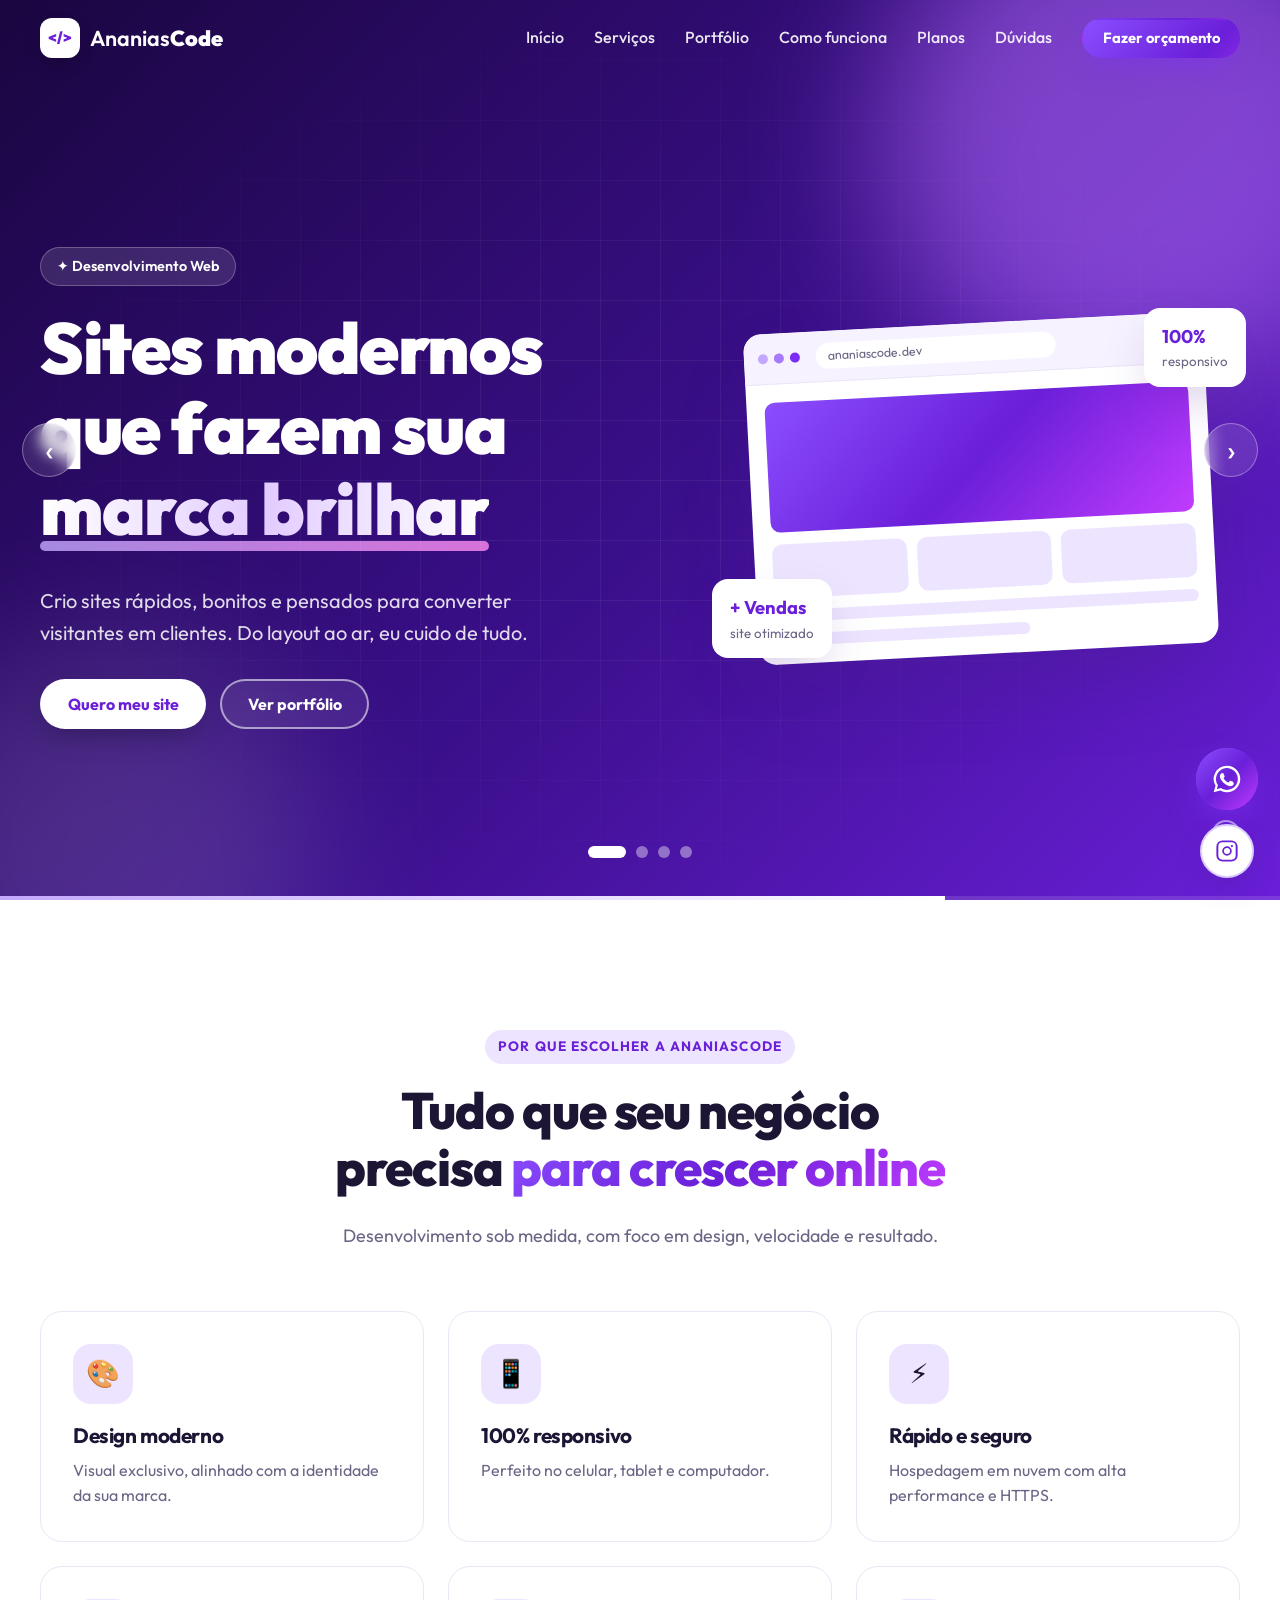
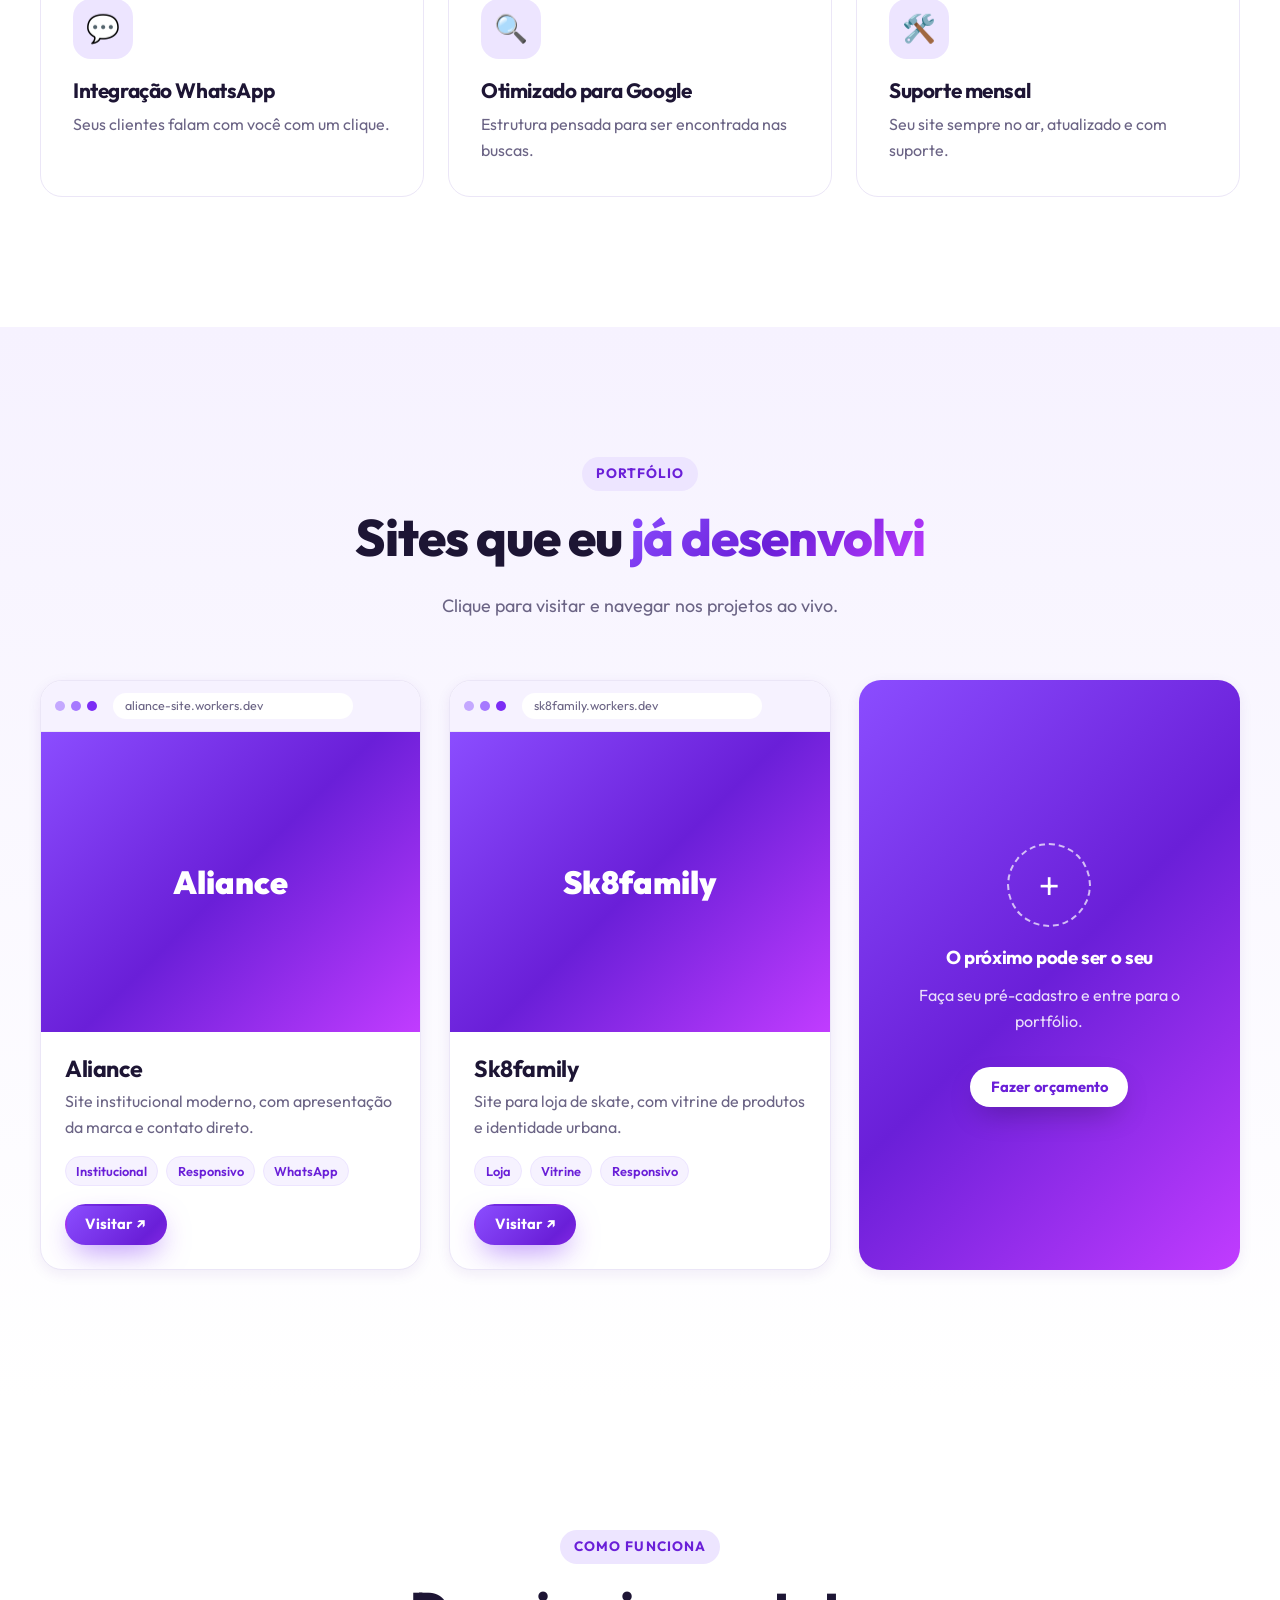
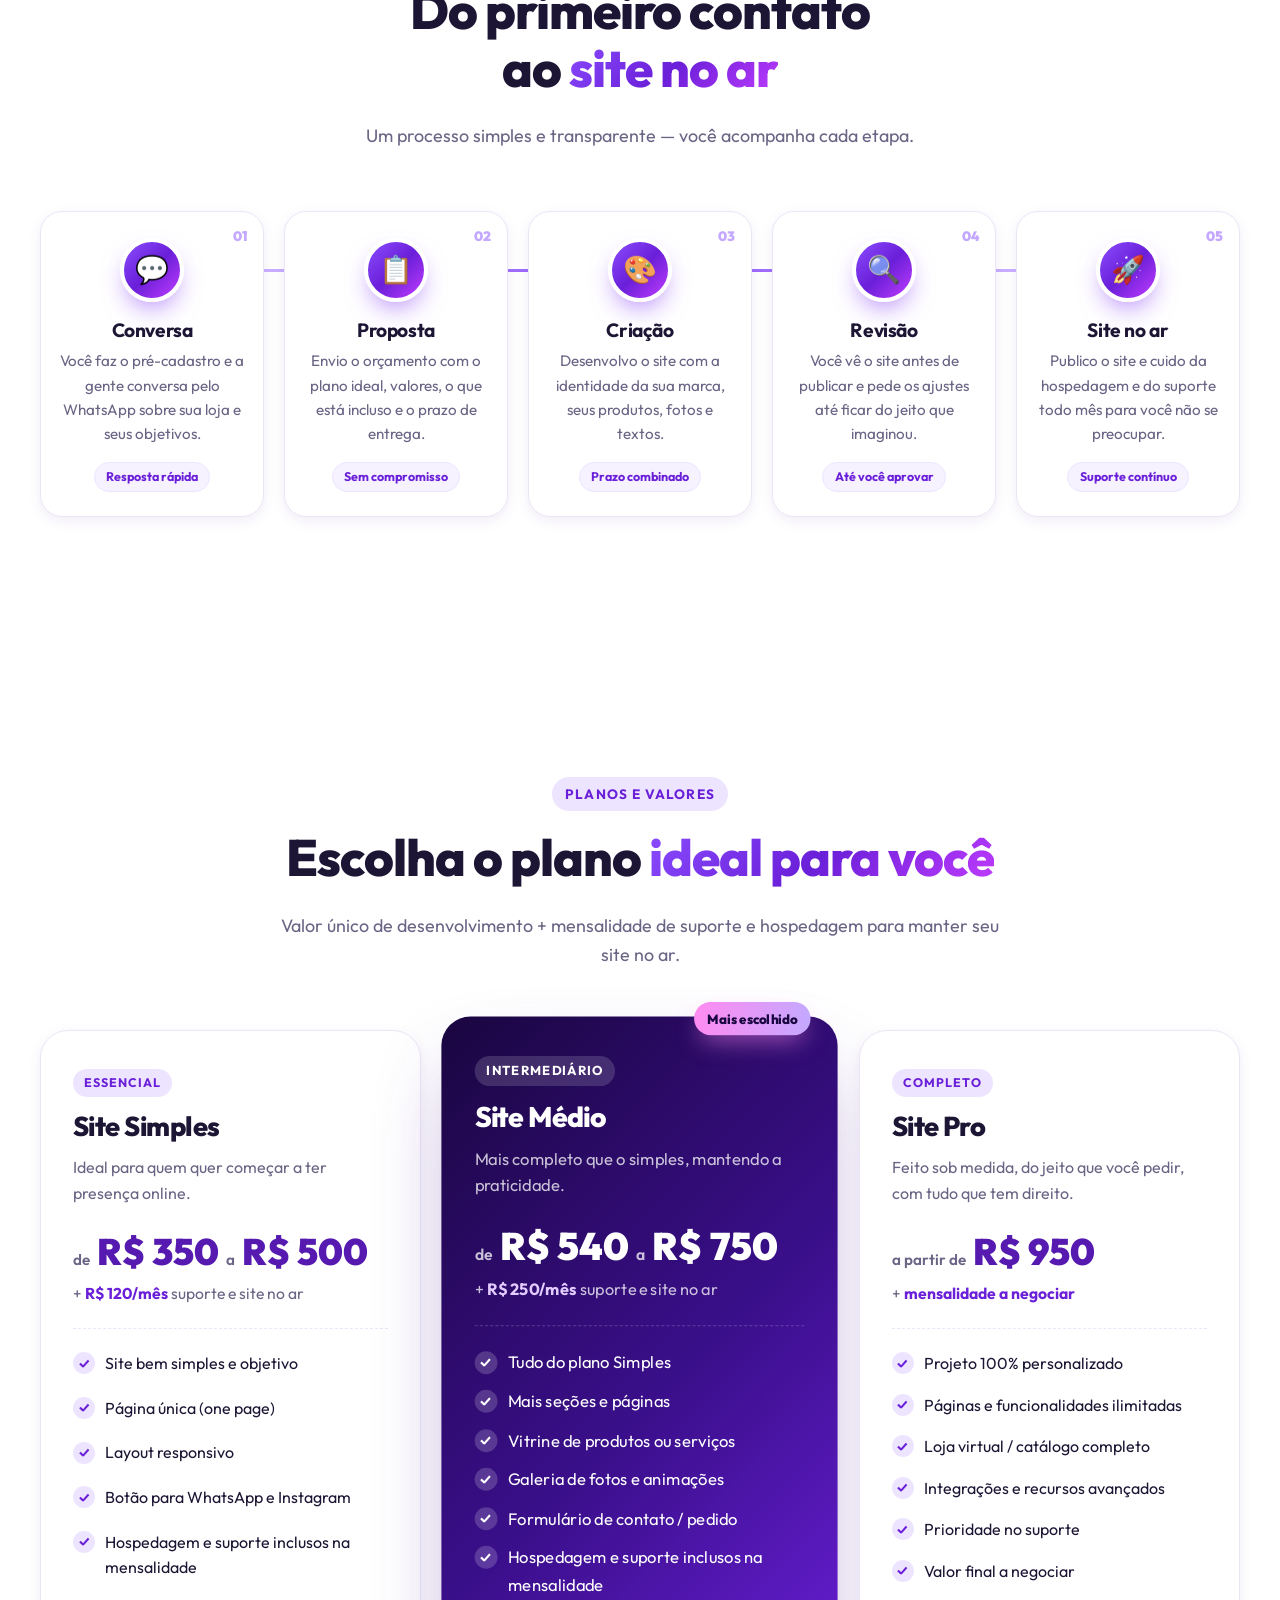
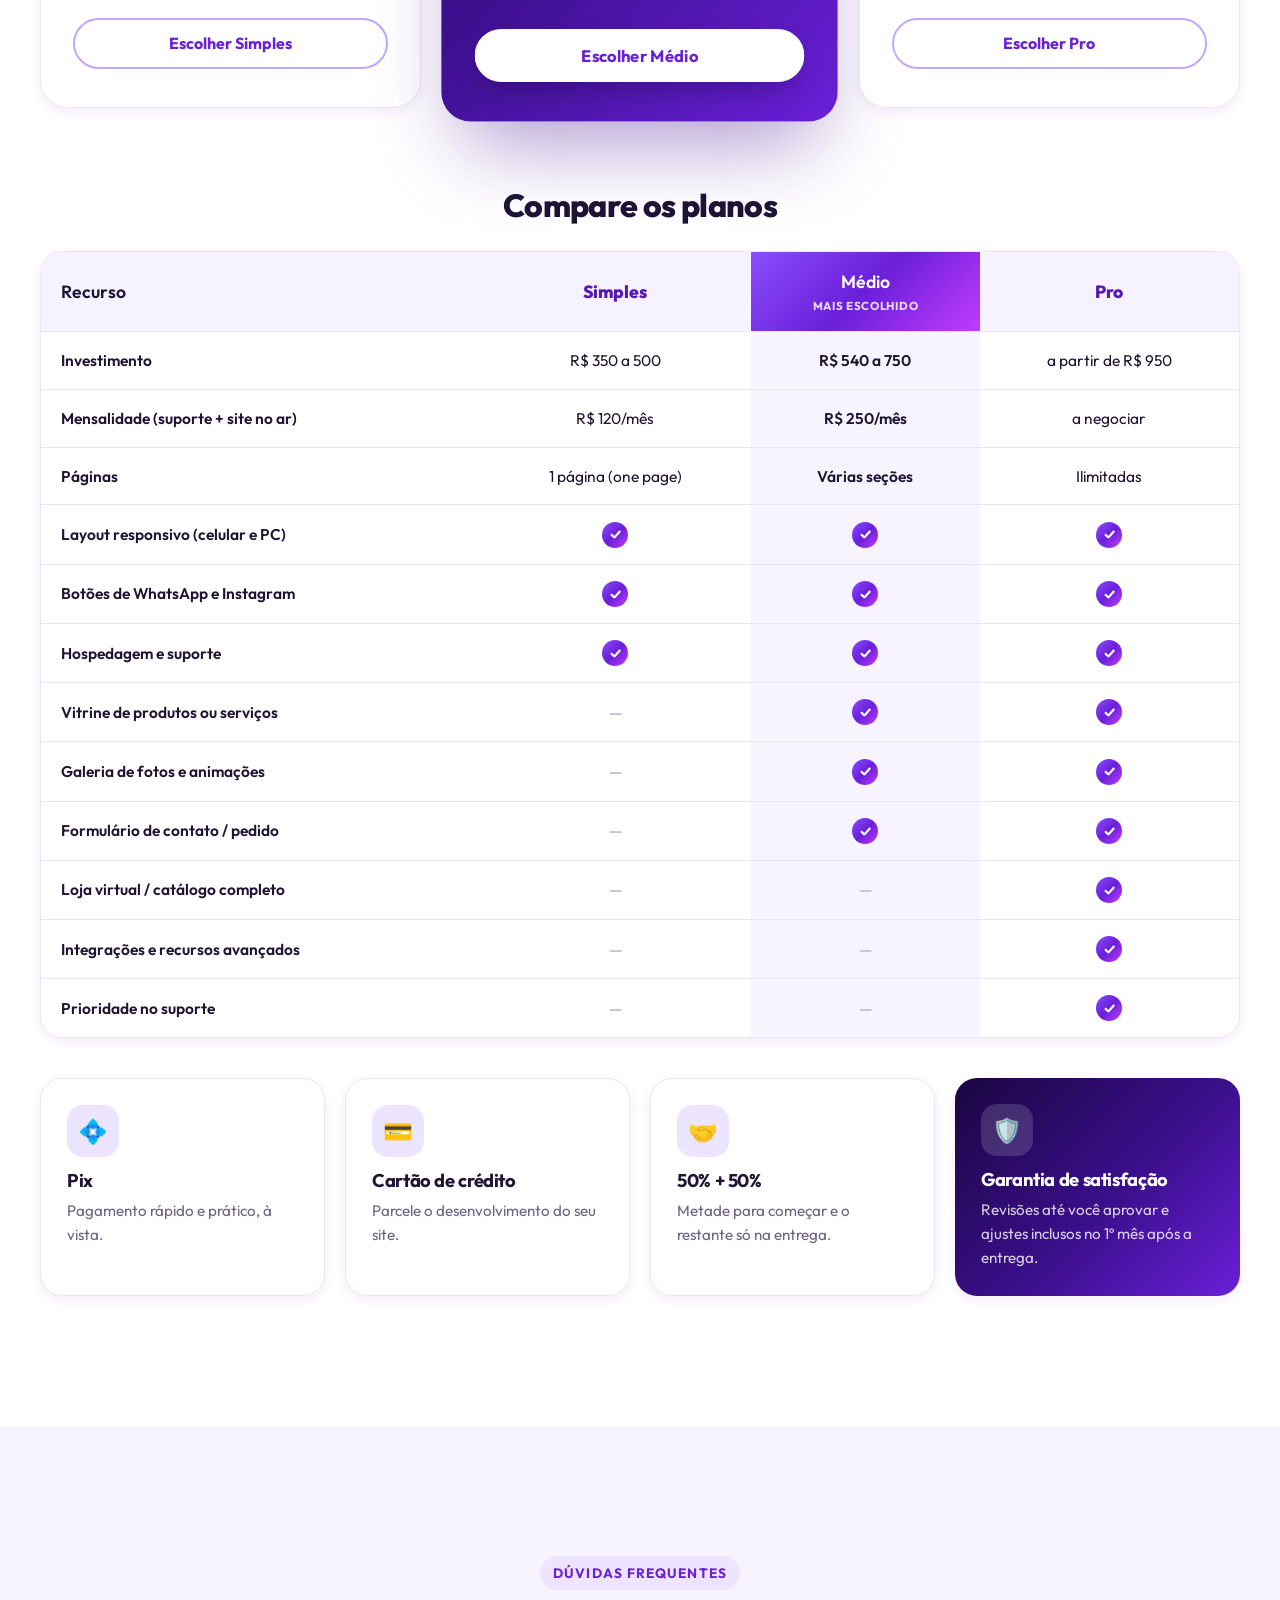
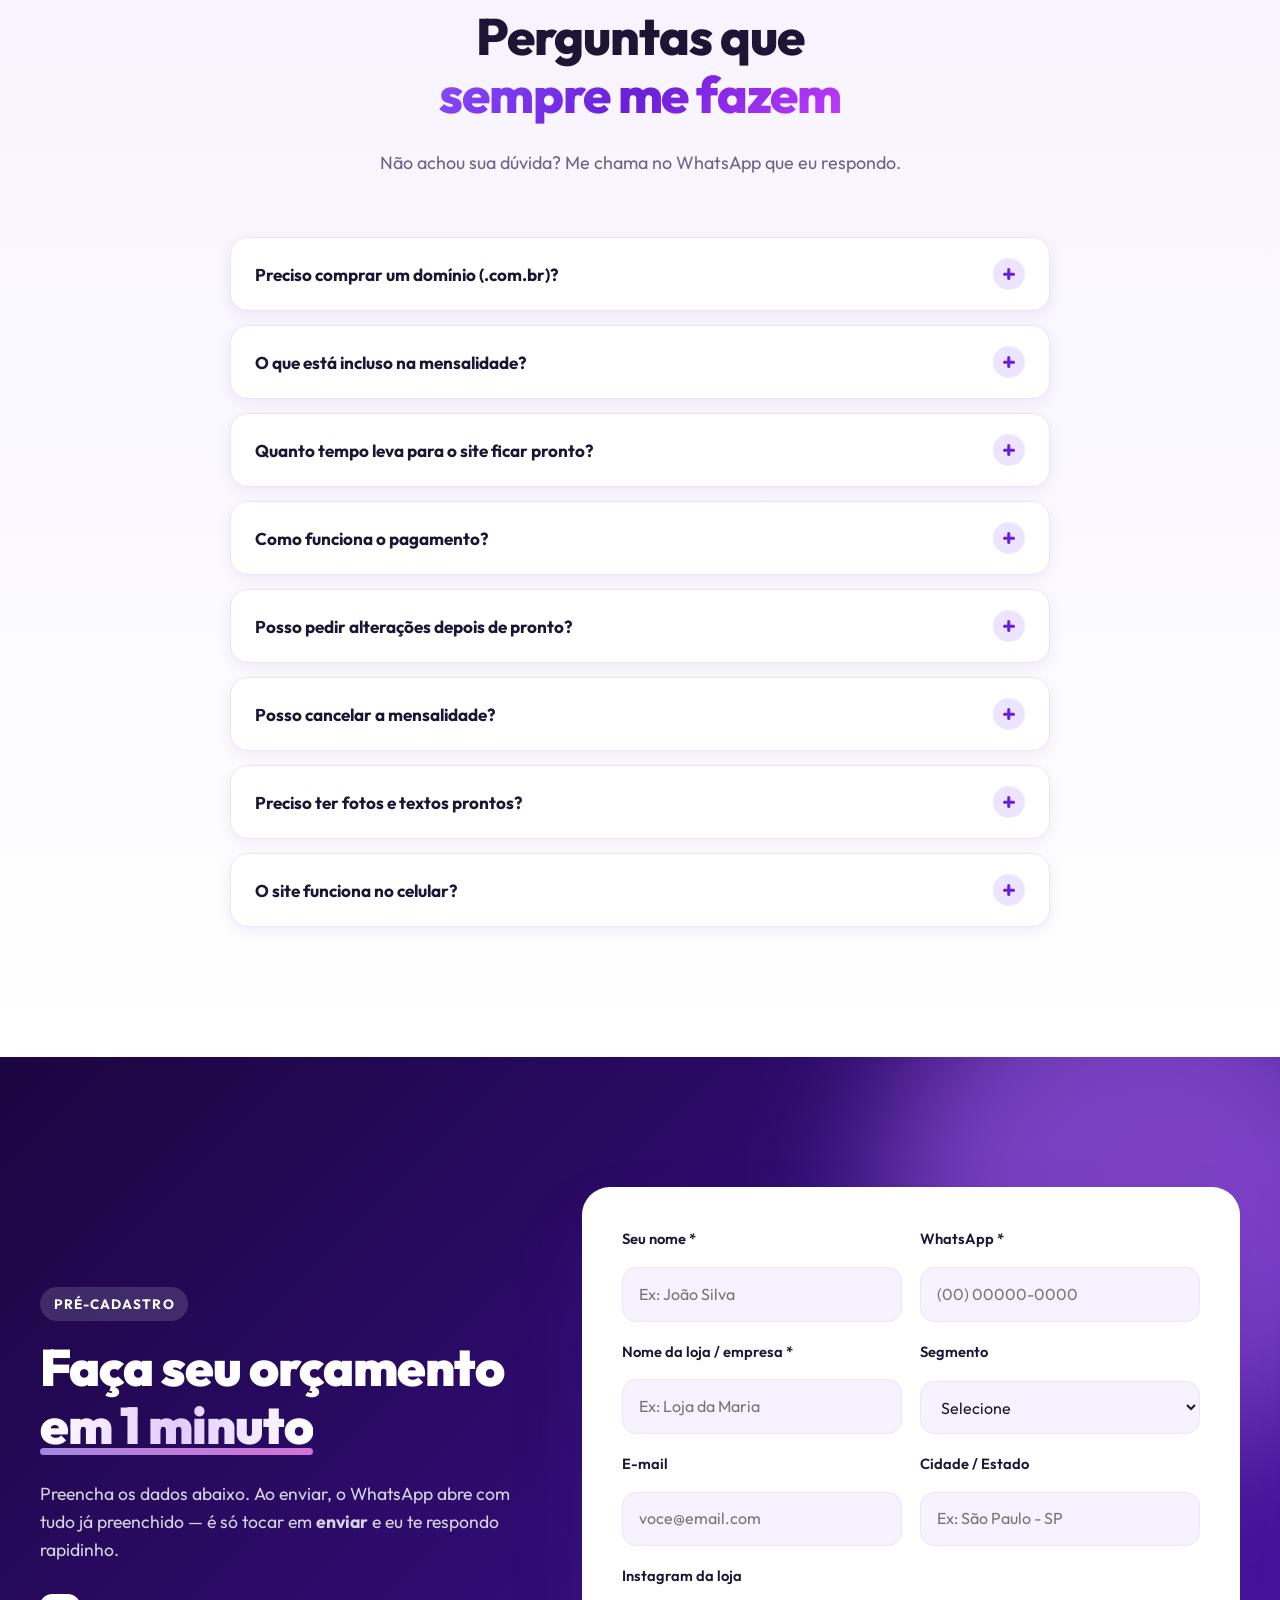
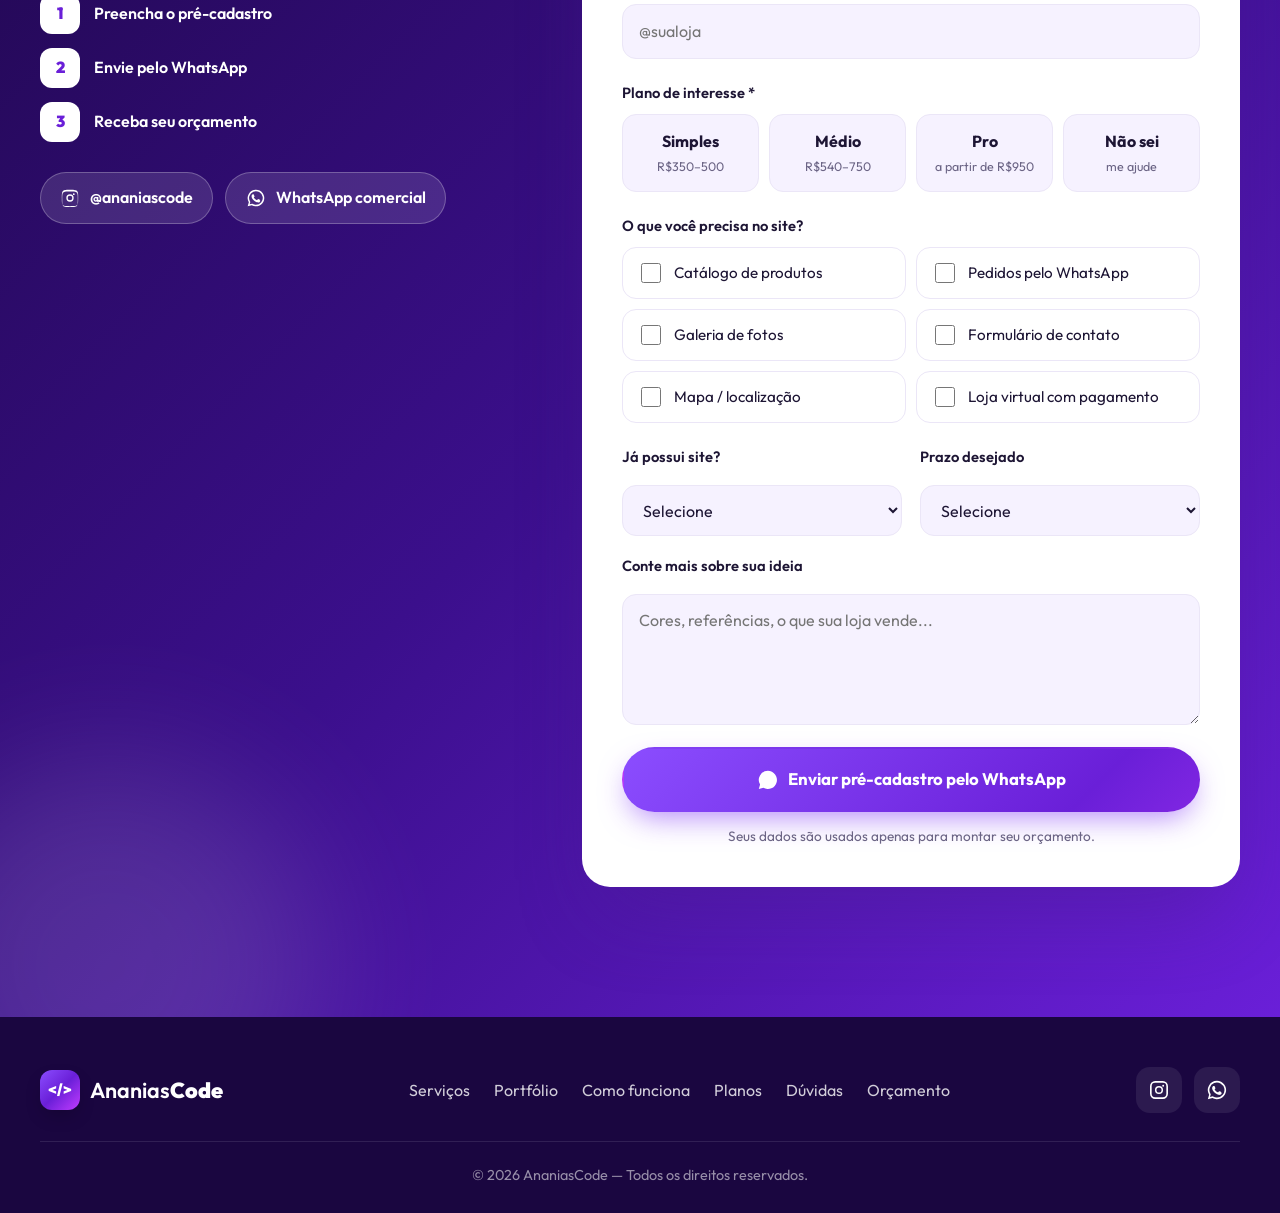
==== commit a67f58b6: "Adiciona Como funciona, comparativo de planos, pagamento e garantia, FAQ e imagem de compartilhament" ====
--- a/public/index.html
+++ b/public/index.html
@@ -10,6 +10,18 @@
   <meta property="og:description" content="Sites modernos, rápidos e que vendem. Faça seu orçamento pelo WhatsApp." />
   <meta property="og:url" content="https://ananiascode.nacional-oficial.workers.dev/" />
   <meta property="og:type" content="website" />
+  <meta property="og:site_name" content="AnaniasCode" />
+  <meta property="og:locale" content="pt_BR" />
+  <meta property="og:image" content="https://ananiascode.nacional-oficial.workers.dev/og.jpg" />
+  <meta property="og:image:width" content="1200" />
+  <meta property="og:image:height" content="630" />
+  <meta property="og:image:alt" content="AnaniasCode — Sites modernos que fazem sua marca brilhar" />
+  <meta name="twitter:card" content="summary_large_image" />
+  <meta name="twitter:title" content="AnaniasCode | Criação de Sites Modernos" />
+  <meta name="twitter:description" content="Sites modernos, rápidos e que vendem. Planos a partir de R$ 350. Orçamento pelo WhatsApp." />
+  <meta name="twitter:image" content="https://ananiascode.nacional-oficial.workers.dev/og.jpg" />
+  <link rel="canonical" href="https://ananiascode.nacional-oficial.workers.dev/" />
+  <link rel="apple-touch-icon" href="og-icon.png" />
   <link rel="icon" href="favicon.svg" type="image/svg+xml" />
   <link rel="preconnect" href="https://fonts.googleapis.com" />
   <link rel="preconnect" href="https://fonts.gstatic.com" crossorigin />
@@ -29,7 +41,9 @@
         <a href="#inicio">Início</a>
         <a href="#servicos">Serviços</a>
         <a href="#portfolio">Portfólio</a>
+        <a href="#como-funciona">Como funciona</a>
         <a href="#planos">Planos</a>
+        <a href="#duvidas">Dúvidas</a>
         <a href="#orcamento" class="btn btn--primary btn--sm">Fazer orçamento</a>
       </nav>
       <button class="burger" id="burger" aria-label="Abrir menu" aria-expanded="false" aria-controls="nav">
@@ -246,6 +260,54 @@
       </div>
     </section>
 
+    <!-- ============ COMO FUNCIONA ============ -->
+    <section class="section" id="como-funciona">
+      <div class="container">
+        <div class="section__head reveal">
+          <span class="eyebrow">Como funciona</span>
+          <h2>Do primeiro contato ao <span class="grad">site no ar</span></h2>
+          <p>Um processo simples e transparente — você acompanha cada etapa.</p>
+        </div>
+        <ol class="steps">
+          <li class="step reveal">
+            <span class="step__num">01</span>
+            <div class="step__icon">💬</div>
+            <h3>Conversa</h3>
+            <p>Você faz o pré-cadastro e a gente conversa pelo WhatsApp sobre sua loja e seus objetivos.</p>
+            <span class="step__time">Resposta rápida</span>
+          </li>
+          <li class="step reveal">
+            <span class="step__num">02</span>
+            <div class="step__icon">📋</div>
+            <h3>Proposta</h3>
+            <p>Envio o orçamento com o plano ideal, valores, o que está incluso e o prazo de entrega.</p>
+            <span class="step__time">Sem compromisso</span>
+          </li>
+          <li class="step reveal">
+            <span class="step__num">03</span>
+            <div class="step__icon">🎨</div>
+            <h3>Criação</h3>
+            <p>Desenvolvo o site com a identidade da sua marca, seus produtos, fotos e textos.</p>
+            <span class="step__time">Prazo combinado</span>
+          </li>
+          <li class="step reveal">
+            <span class="step__num">04</span>
+            <div class="step__icon">🔍</div>
+            <h3>Revisão</h3>
+            <p>Você vê o site antes de publicar e pede os ajustes até ficar do jeito que imaginou.</p>
+            <span class="step__time">Até você aprovar</span>
+          </li>
+          <li class="step reveal">
+            <span class="step__num">05</span>
+            <div class="step__icon">🚀</div>
+            <h3>Site no ar</h3>
+            <p>Publico o site e cuido da hospedagem e do suporte todo mês para você não se preocupar.</p>
+            <span class="step__time">Suporte contínuo</span>
+          </li>
+        </ol>
+      </div>
+    </section>
+
     <!-- ============ PLANOS ============ -->
     <section class="section" id="planos">
       <div class="container">
@@ -313,7 +375,103 @@
             <a href="#orcamento" class="btn btn--outline plan__btn" data-plan="Site Pro">Escolher Pro</a>
           </article>
         </div>
-      </div>
+
+        <!-- Comparativo -->
+        <div class="compare reveal" id="comparativo">
+          <h3 class="compare__title">Compare os planos</h3>
+          <div class="compare__scroll" tabindex="0" role="region" aria-label="Tabela comparativa dos planos">
+            <table class="compare__table">
+              <thead>
+                <tr><th scope="col">Recurso</th><th scope="col">Simples</th><th scope="col" class="is-featured">Médio <small>Mais escolhido</small></th><th scope="col">Pro</th></tr>
+              </thead>
+              <tbody>
+                <tr><th scope="row">Investimento</th><td>R$ 350 a 500</td><td class="is-featured">R$ 540 a 750</td><td>a partir de R$ 950</td></tr>
+                <tr><th scope="row">Mensalidade (suporte + site no ar)</th><td>R$ 120/mês</td><td class="is-featured">R$ 250/mês</td><td>a negociar</td></tr>
+                <tr><th scope="row">Páginas</th><td>1 página (one page)</td><td class="is-featured">Várias seções</td><td>Ilimitadas</td></tr>
+                <tr><th scope="row">Layout responsivo (celular e PC)</th><td><span class="yes" aria-label="Incluso">✓</span></td><td class="is-featured"><span class="yes" aria-label="Incluso">✓</span></td><td><span class="yes" aria-label="Incluso">✓</span></td></tr>
+                <tr><th scope="row">Botões de WhatsApp e Instagram</th><td><span class="yes" aria-label="Incluso">✓</span></td><td class="is-featured"><span class="yes" aria-label="Incluso">✓</span></td><td><span class="yes" aria-label="Incluso">✓</span></td></tr>
+                <tr><th scope="row">Hospedagem e suporte</th><td><span class="yes" aria-label="Incluso">✓</span></td><td class="is-featured"><span class="yes" aria-label="Incluso">✓</span></td><td><span class="yes" aria-label="Incluso">✓</span></td></tr>
+                <tr><th scope="row">Vitrine de produtos ou serviços</th><td><span class="no" aria-label="Não incluso">—</span></td><td class="is-featured"><span class="yes" aria-label="Incluso">✓</span></td><td><span class="yes" aria-label="Incluso">✓</span></td></tr>
+                <tr><th scope="row">Galeria de fotos e animações</th><td><span class="no" aria-label="Não incluso">—</span></td><td class="is-featured"><span class="yes" aria-label="Incluso">✓</span></td><td><span class="yes" aria-label="Incluso">✓</span></td></tr>
+                <tr><th scope="row">Formulário de contato / pedido</th><td><span class="no" aria-label="Não incluso">—</span></td><td class="is-featured"><span class="yes" aria-label="Incluso">✓</span></td><td><span class="yes" aria-label="Incluso">✓</span></td></tr>
+                <tr><th scope="row">Loja virtual / catálogo completo</th><td><span class="no" aria-label="Não incluso">—</span></td><td class="is-featured"><span class="no" aria-label="Não incluso">—</span></td><td><span class="yes" aria-label="Incluso">✓</span></td></tr>
+                <tr><th scope="row">Integrações e recursos avançados</th><td><span class="no" aria-label="Não incluso">—</span></td><td class="is-featured"><span class="no" aria-label="Não incluso">—</span></td><td><span class="yes" aria-label="Incluso">✓</span></td></tr>
+                <tr><th scope="row">Prioridade no suporte</th><td><span class="no" aria-label="Não incluso">—</span></td><td class="is-featured"><span class="no" aria-label="Não incluso">—</span></td><td><span class="yes" aria-label="Incluso">✓</span></td></tr>
+              </tbody>
+            </table>
+          </div>
+        </div>
+
+        <!-- Pagamento e garantia -->
+        <div class="trust">
+          <div class="trust__card reveal">
+            <div class="trust__icon">💠</div>
+            <h3>Pix</h3>
+            <p>Pagamento rápido e prático, à vista.</p>
+          </div>
+          <div class="trust__card reveal">
+            <div class="trust__icon">💳</div>
+            <h3>Cartão de crédito</h3>
+            <p>Parcele o desenvolvimento do seu site.</p>
+          </div>
+          <div class="trust__card reveal">
+            <div class="trust__icon">🤝</div>
+            <h3>50% + 50%</h3>
+            <p>Metade para começar e o restante só na entrega.</p>
+          </div>
+          <div class="trust__card trust__card--accent reveal">
+            <div class="trust__icon">🛡️</div>
+            <h3>Garantia de satisfação</h3>
+            <p>Revisões até você aprovar e ajustes inclusos no 1º mês após a entrega.</p>
+          </div>
+        </div>
+      </div>
+    </section>
+
+    <!-- ============ FAQ ============ -->
+    <section class="section section--tint" id="duvidas">
+      <div class="container faq">
+        <div class="section__head reveal">
+          <span class="eyebrow">Dúvidas frequentes</span>
+          <h2>Perguntas que <span class="grad">sempre me fazem</span></h2>
+          <p>Não achou sua dúvida? Me chama no WhatsApp que eu respondo.</p>
+        </div>
+        <div class="faq__list">
+          <details class="faq__item reveal">
+            <summary>Preciso comprar um domínio (.com.br)?<span class="faq__plus" aria-hidden="true"></span></summary>
+            <div class="faq__answer"><p>Não é obrigatório. Seu site pode ficar no ar em um endereço gratuito. Se quiser um domínio próprio, como <b>sualoja.com.br</b>, eu ajudo a registrar e configuro tudo. O valor do domínio (cerca de R$ 40/ano no Registro.br) é pago à parte.</p></div>
+          </details>
+          <details class="faq__item reveal">
+            <summary>O que está incluso na mensalidade?<span class="faq__plus" aria-hidden="true"></span></summary>
+            <div class="faq__answer"><p>A hospedagem que mantém seu site no ar, o suporte técnico e pequenos ajustes e atualizações, como trocar fotos, textos, preços e produtos.</p></div>
+          </details>
+          <details class="faq__item reveal">
+            <summary>Quanto tempo leva para o site ficar pronto?<span class="faq__plus" aria-hidden="true"></span></summary>
+            <div class="faq__answer"><p>Depende do plano e de quando o conteúdo (fotos, textos e logo) é enviado. O prazo é combinado na proposta, antes de começar. Sites do plano Simples são os mais rápidos.</p></div>
+          </details>
+          <details class="faq__item reveal">
+            <summary>Como funciona o pagamento?<span class="faq__plus" aria-hidden="true"></span></summary>
+            <div class="faq__answer"><p>Você pode pagar no Pix ou no cartão de crédito. Normalmente são 50% para iniciar o projeto e 50% na entrega do site.</p></div>
+          </details>
+          <details class="faq__item reveal">
+            <summary>Posso pedir alterações depois de pronto?<span class="faq__plus" aria-hidden="true"></span></summary>
+            <div class="faq__answer"><p>Sim! Antes de publicar você revisa e pede os ajustes até aprovar. Depois que o site está no ar, pequenas alterações entram no suporte mensal.</p></div>
+          </details>
+          <details class="faq__item reveal">
+            <summary>Posso cancelar a mensalidade?<span class="faq__plus" aria-hidden="true"></span></summary>
+            <div class="faq__answer"><p>Pode. A mensalidade é o que mantém o site hospedado e com suporte, então ao cancelar o site sai do ar. As condições ficam combinadas na proposta.</p></div>
+          </details>
+          <details class="faq__item reveal">
+            <summary>Preciso ter fotos e textos prontos?<span class="faq__plus" aria-hidden="true"></span></summary>
+            <div class="faq__answer"><p>Ajuda bastante, mas não é obrigatório. Eu te oriento sobre o que enviar e ajudo a montar os textos do site.</p></div>
+          </details>
+          <details class="faq__item reveal">
+            <summary>O site funciona no celular?<span class="faq__plus" aria-hidden="true"></span></summary>
+            <div class="faq__answer"><p>Sim. Todos os sites são 100% responsivos e ficam perfeitos no celular, tablet e computador — onde está a maior parte dos seus clientes.</p></div>
+          </details>
+        </div>
+      </div>
+      <script type="application/ld+json">{"@context": "https://schema.org", "@type": "FAQPage", "mainEntity": [{"@type": "Question", "name": "Preciso comprar um domínio (.com.br)?", "acceptedAnswer": {"@type": "Answer", "text": "Não é obrigatório. Seu site pode ficar no ar em um endereço gratuito. Se quiser um domínio próprio, como sualoja.com.br, eu ajudo a registrar e configuro tudo. O valor do domínio (cerca de R$ 40/ano no Registro.br) é pago à parte."}}, {"@type": "Question", "name": "O que está incluso na mensalidade?", "acceptedAnswer": {"@type": "Answer", "text": "A hospedagem que mantém seu site no ar, o suporte técnico e pequenos ajustes e atualizações, como trocar fotos, textos, preços e produtos."}}, {"@type": "Question", "name": "Quanto tempo leva para o site ficar pronto?", "acceptedAnswer": {"@type": "Answer", "text": "Depende do plano e de quando o conteúdo (fotos, textos e logo) é enviado. O prazo é combinado na proposta, antes de começar. Sites do plano Simples são os mais rápidos."}}, {"@type": "Question", "name": "Como funciona o pagamento?", "acceptedAnswer": {"@type": "Answer", "text": "Você pode pagar no Pix ou no cartão de crédito. Normalmente são 50% para iniciar o projeto e 50% na entrega do site."}}, {"@type": "Question", "name": "Posso pedir alterações depois de pronto?", "acceptedAnswer": {"@type": "Answer", "text": "Sim! Antes de publicar você revisa e pede os ajustes até aprovar. Depois que o site está no ar, pequenas alterações entram no suporte mensal."}}, {"@type": "Question", "name": "Posso cancelar a mensalidade?", "acceptedAnswer": {"@type": "Answer", "text": "Pode. A mensalidade é o que mantém o site hospedado e com suporte, então ao cancelar o site sai do ar. As condições ficam combinadas na proposta."}}, {"@type": "Question", "name": "Preciso ter fotos e textos prontos?", "acceptedAnswer": {"@type": "Answer", "text": "Ajuda bastante, mas não é obrigatório. Eu te oriento sobre o que enviar e ajudo a montar os textos do site."}}, {"@type": "Question", "name": "O site funciona no celular?", "acceptedAnswer": {"@type": "Answer", "text": "Sim. Todos os sites são 100% responsivos e ficam perfeitos no celular, tablet e computador — onde está a maior parte dos seus clientes."}}]}</script>
     </section>
 
     <!-- ============ ORÇAMENTO ============ -->
@@ -450,7 +608,9 @@
       <nav class="footer__nav" aria-label="Rodapé">
         <a href="#servicos">Serviços</a>
         <a href="#portfolio">Portfólio</a>
+        <a href="#como-funciona">Como funciona</a>
         <a href="#planos">Planos</a>
+        <a href="#duvidas">Dúvidas</a>
         <a href="#orcamento">Orçamento</a>
       </nav>
       <div class="footer__social">
--- a/public/styles.css
+++ b/public/styles.css
@@ -220,7 +220,7 @@
 .section { padding: clamp(80px, 11vw, 130px) 0; position: relative; }
 .section--tint { background: linear-gradient(180deg, var(--purple-50) 0%, #fff 100%); }
 .section__head { text-align: center; max-width: 720px; margin: 0 auto 60px; }
-.section__head h2 { font-size: clamp(2rem, 4.4vw, 3.2rem); font-weight: 800; }
+.section__head h2 { font-size: clamp(2rem, 4.4vw, 3.2rem); font-weight: 800; text-wrap: balance; }
 .section__head p { color: var(--muted); font-size: 1.12rem; }
 .eyebrow { display: inline-block; font-weight: 700; color: var(--purple-700); background: var(--purple-100); padding: .45em 1em; border-radius: 99px; font-size: .85rem; text-transform: uppercase; letter-spacing: .08em; margin-bottom: 18px; }
 .eyebrow--light { background: rgba(255,255,255,.14); color: #fff; }
@@ -288,6 +288,63 @@
 .plan--featured .plan__list li::before { background: rgba(255,255,255,.18); color: #fff; }
 .plan__ribbon { position: absolute; top: -14px; right: 26px; background: linear-gradient(90deg, #ff8bf1, #c4a8ff); color: var(--purple-950); font-weight: 800; font-size: .8rem; padding: .45em 1em; border-radius: 99px; box-shadow: 0 10px 24px -6px rgba(255, 139, 241, .6); }
 
+/* como funciona */
+.steps { list-style: none; padding: 0; margin: 0; display: grid; grid-template-columns: repeat(5, 1fr); gap: 20px; position: relative; counter-reset: none; }
+.steps::before { content: ""; position: absolute; top: 58px; left: 10%; right: 10%; height: 3px; border-radius: 3px; background: linear-gradient(90deg, var(--purple-200), var(--purple-500), var(--purple-200)); z-index: 0; }
+.step { position: relative; z-index: 1; text-align: center; padding: 26px 18px 24px; border-radius: var(--radius); background: #fff; border: 1px solid var(--line); box-shadow: var(--shadow-sm); transition: transform .35s, box-shadow .35s; display: flex; flex-direction: column; align-items: center; }
+.step:hover { transform: translateY(-8px); box-shadow: var(--shadow); }
+.step__num { position: absolute; top: 14px; right: 16px; font-weight: 900; font-size: .85rem; color: var(--purple-300); }
+.step__icon { width: 64px; height: 64px; border-radius: 50%; display: grid; place-items: center; font-size: 1.7rem; background: var(--grad); box-shadow: 0 12px 26px -8px rgba(124, 45, 245, .6); margin-bottom: 18px; border: 4px solid #fff; }
+.step h3 { font-size: 1.2rem; margin-bottom: .4em; }
+.step p { color: var(--muted); font-size: .95rem; flex: 1; }
+.step__time { display: inline-block; font-size: .78rem; font-weight: 700; color: var(--purple-700); background: var(--purple-50); border: 1px solid var(--purple-100); padding: .35em .9em; border-radius: 99px; }
+
+/* comparativo */
+.compare { margin-top: 80px; }
+.compare__title { text-align: center; font-size: clamp(1.5rem, 3vw, 2rem); font-weight: 800; margin-bottom: 28px; }
+.compare__scroll { overflow-x: auto; border-radius: var(--radius); border: 1px solid var(--line); box-shadow: var(--shadow-sm); background: #fff; -webkit-overflow-scrolling: touch; }
+.compare__table { width: 100%; min-width: 640px; border-collapse: collapse; font-size: .97rem; }
+.compare__table th, .compare__table td { padding: 16px 20px; text-align: center; border-bottom: 1px solid var(--line); }
+.compare__table tbody tr:last-child th, .compare__table tbody tr:last-child td { border-bottom: 0; }
+.compare__table thead th { font-size: 1.1rem; font-weight: 800; color: var(--purple-800); background: var(--purple-50); }
+.compare__table thead th small { display: block; font-size: .72rem; font-weight: 700; color: #fff; opacity: .85; text-transform: uppercase; letter-spacing: .06em; }
+.compare__table th[scope="row"], .compare__table thead th:first-child { text-align: left; font-weight: 600; color: var(--ink); position: sticky; left: 0; background: #fff; z-index: 1; }
+.compare__table thead th:first-child { background: var(--purple-50); }
+.compare__table tbody tr:hover th, .compare__table tbody tr:hover td { background: var(--purple-50); }
+.compare__table .is-featured { background: rgba(139, 77, 255, .06); font-weight: 600; }
+.compare__table thead .is-featured { background: var(--grad); color: #fff; }
+.compare__table .yes { display: inline-grid; place-items: center; width: 26px; height: 26px; border-radius: 50%; background: var(--grad); color: #fff; font-size: .8rem; font-weight: 900; }
+.compare__table .no { color: #c9c3d9; font-weight: 700; }
+
+/* pagamento e garantia */
+.trust { margin-top: 40px; display: grid; grid-template-columns: repeat(4, 1fr); gap: 20px; }
+.trust__card { padding: 26px; border-radius: var(--radius); background: #fff; border: 1px solid var(--line); box-shadow: var(--shadow-sm); transition: transform .35s, box-shadow .35s; }
+.trust__card:hover { transform: translateY(-6px); box-shadow: var(--shadow); }
+.trust__icon { width: 52px; height: 52px; border-radius: 16px; display: grid; place-items: center; font-size: 1.5rem; background: var(--purple-100); margin-bottom: 14px; }
+.trust__card h3 { font-size: 1.15rem; margin-bottom: .35em; }
+.trust__card p { color: var(--muted); margin: 0; font-size: .95rem; }
+.trust__card--accent { background: var(--grad-dark); color: #fff; border: 0; }
+.trust__card--accent p { color: rgba(255,255,255,.8); }
+.trust__card--accent .trust__icon { background: rgba(255,255,255,.15); }
+
+/* FAQ */
+.faq__list { max-width: 820px; margin: 0 auto; display: grid; gap: 14px; }
+.faq__item { background: #fff; border: 1px solid var(--line); border-radius: 18px; box-shadow: var(--shadow-sm); transition: border-color .25s, box-shadow .25s; }
+.faq__item[open] { border-color: var(--purple-300); box-shadow: var(--shadow); }
+.faq__item summary { list-style: none; cursor: pointer; display: flex; align-items: center; justify-content: space-between; gap: 18px; padding: 20px 24px; font-weight: 700; font-size: 1.07rem; }
+.faq__item summary::-webkit-details-marker { display: none; }
+.faq__item summary:hover { color: var(--purple-700); }
+.faq__plus { position: relative; flex-shrink: 0; width: 32px; height: 32px; border-radius: 50%; background: var(--purple-100); transition: background .25s, transform .35s; }
+.faq__plus::before, .faq__plus::after { content: ""; position: absolute; top: 50%; left: 50%; width: 12px; height: 2.5px; border-radius: 2px; background: var(--purple-700); translate: -50% -50%; transition: transform .35s, background .25s; }
+.faq__plus::after { transform: rotate(90deg); }
+.faq__item[open] .faq__plus { background: var(--grad); transform: rotate(180deg); }
+.faq__item[open] .faq__plus::before, .faq__item[open] .faq__plus::after { background: #fff; }
+.faq__item[open] .faq__plus::after { transform: rotate(0); }
+.faq__answer { padding: 0 24px 20px; color: var(--muted); }
+.faq__answer p { margin: 0; }
+.faq__item[open] .faq__answer { animation: faqIn .35s ease; }
+@keyframes faqIn { from { opacity: 0; transform: translateY(-6px); } }
+
 /* orçamento */
 .section--dark { background: var(--grad-dark); color: #fff; overflow: hidden; }
 .quote { position: relative; display: grid; grid-template-columns: .85fr 1.15fr; gap: 56px; align-items: start; }
@@ -379,6 +436,13 @@
 .plan--featured.reveal.is-visible { transform: scale(1.04); }
 
 /* ---------- Responsivo ---------- */
+@media (max-width: 1180px) {
+  .nav { gap: 20px; font-size: .95rem; }
+  .steps { grid-template-columns: repeat(3, 1fr); }
+  .steps::before { display: none; }
+  .trust { grid-template-columns: repeat(2, 1fr); }
+}
+
 @media (max-width: 1024px) {
   .features { grid-template-columns: repeat(2, 1fr); }
   .works { grid-template-columns: repeat(2, 1fr); }
@@ -418,7 +482,15 @@
   .scroll-hint { display: none; }
 }
 
+@media (max-width: 860px) {
+  .steps { grid-template-columns: repeat(2, 1fr); }
+}
+
 @media (max-width: 640px) {
+  .steps, .trust { grid-template-columns: 1fr; }
+  .compare__table th, .compare__table td { padding: 12px 14px; font-size: .9rem; }
+  .faq__item summary { padding: 18px; font-size: 1rem; }
+  .faq__answer { padding: 0 18px 18px; }
   .features, .works { grid-template-columns: 1fr; }
   .form__grid, .checks { grid-template-columns: 1fr; }
   .options { grid-template-columns: 1fr 1fr; }
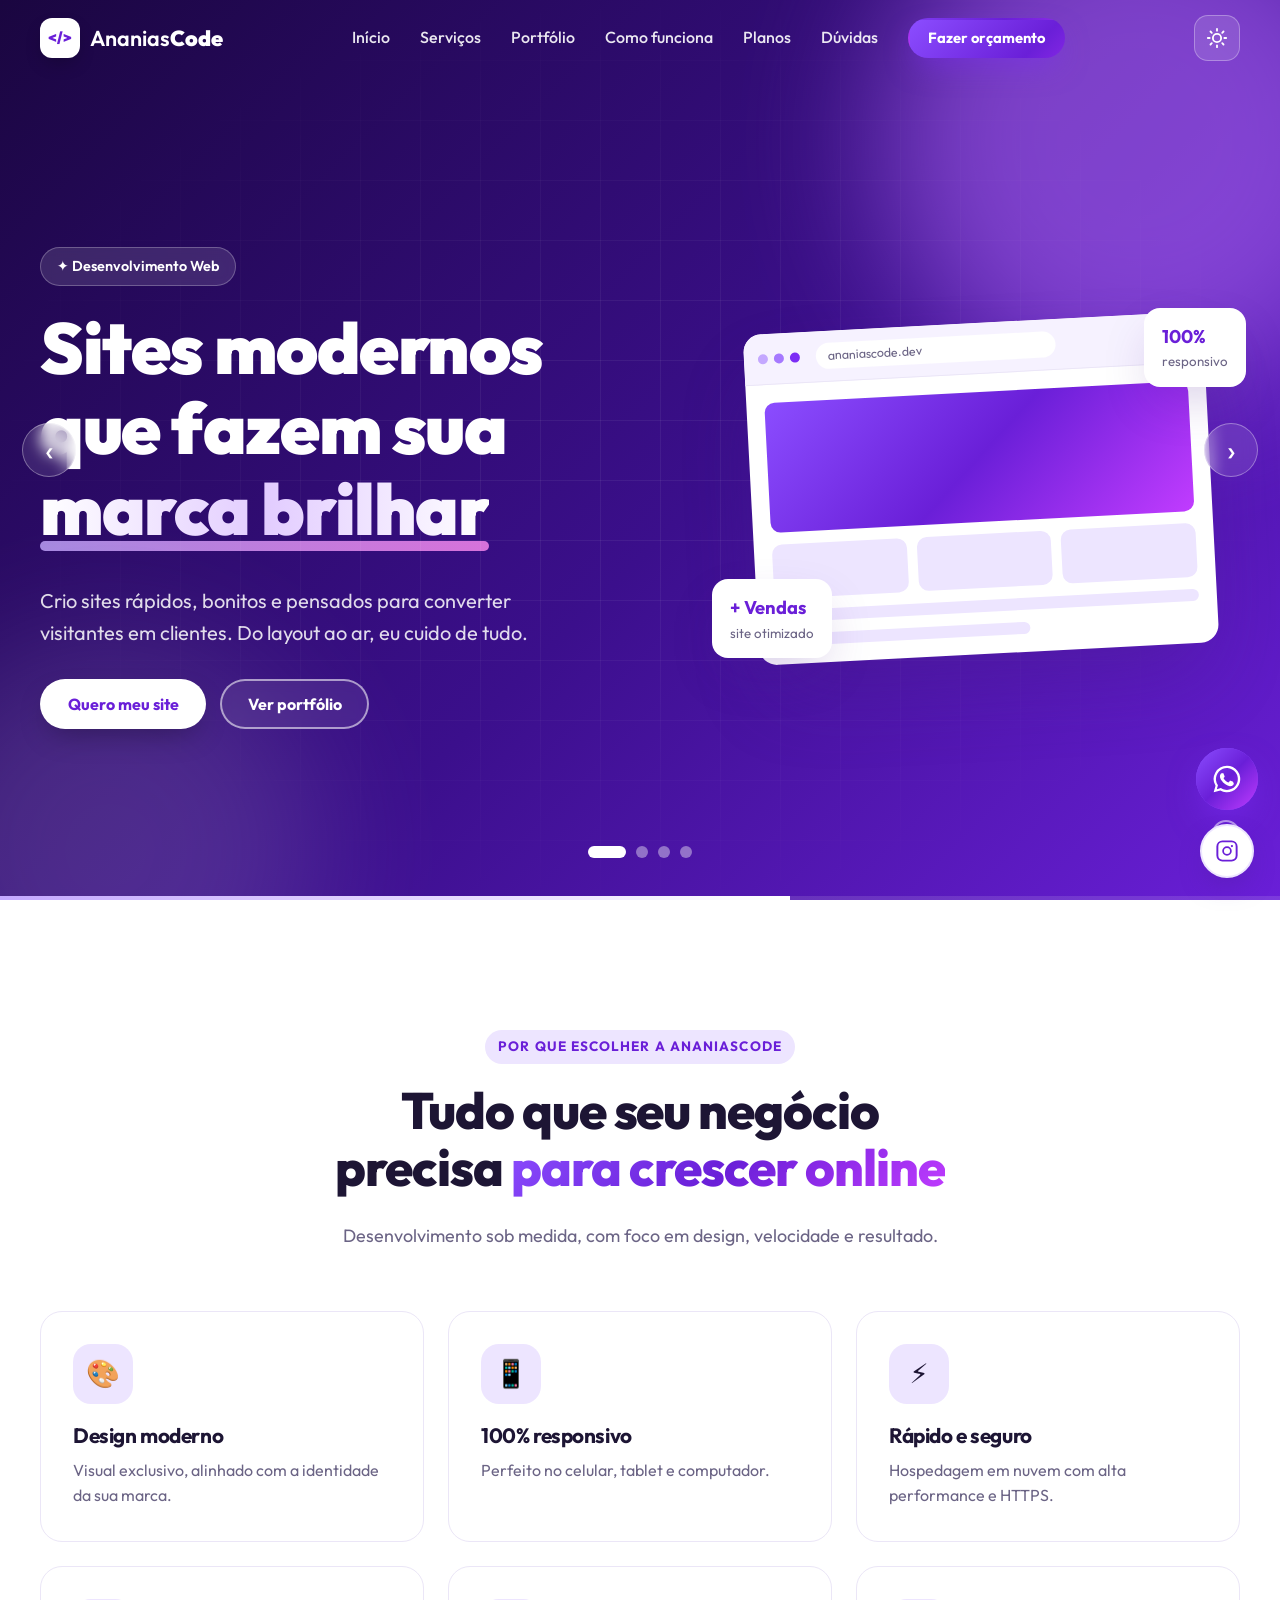
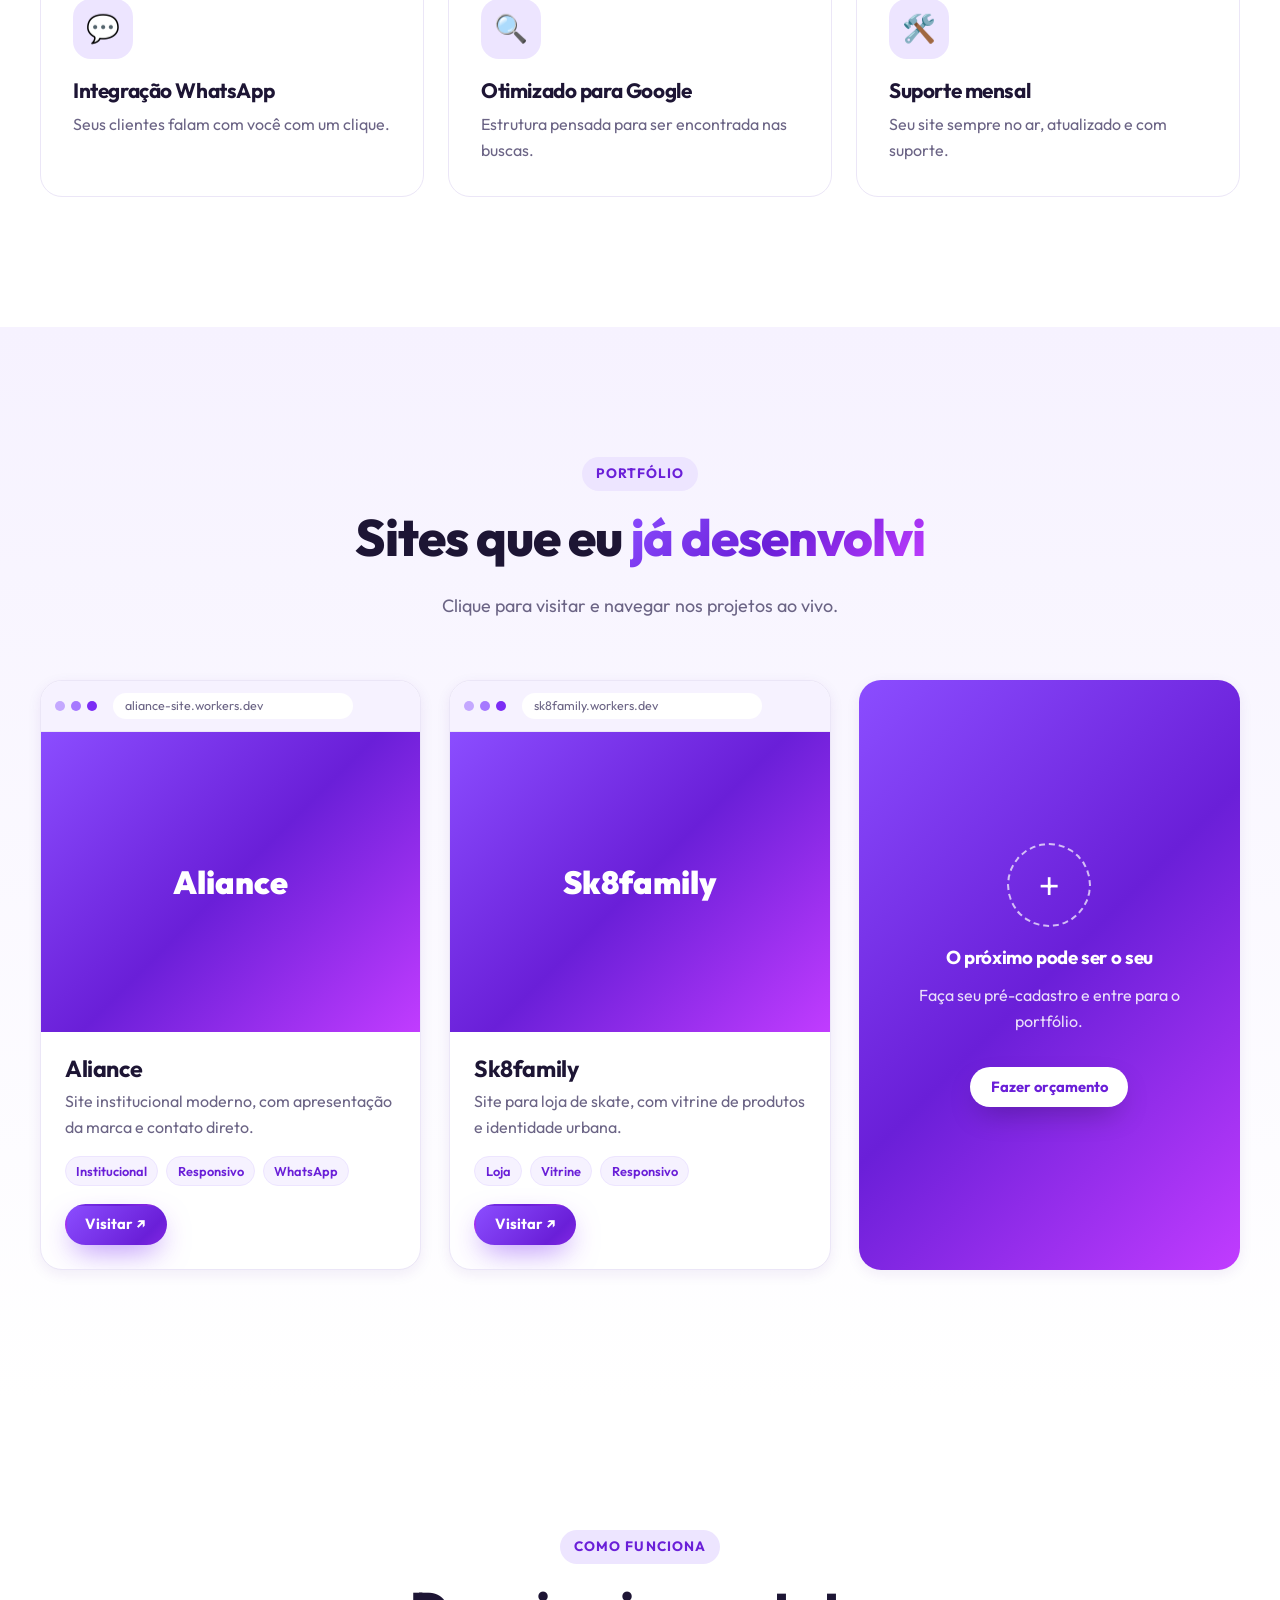
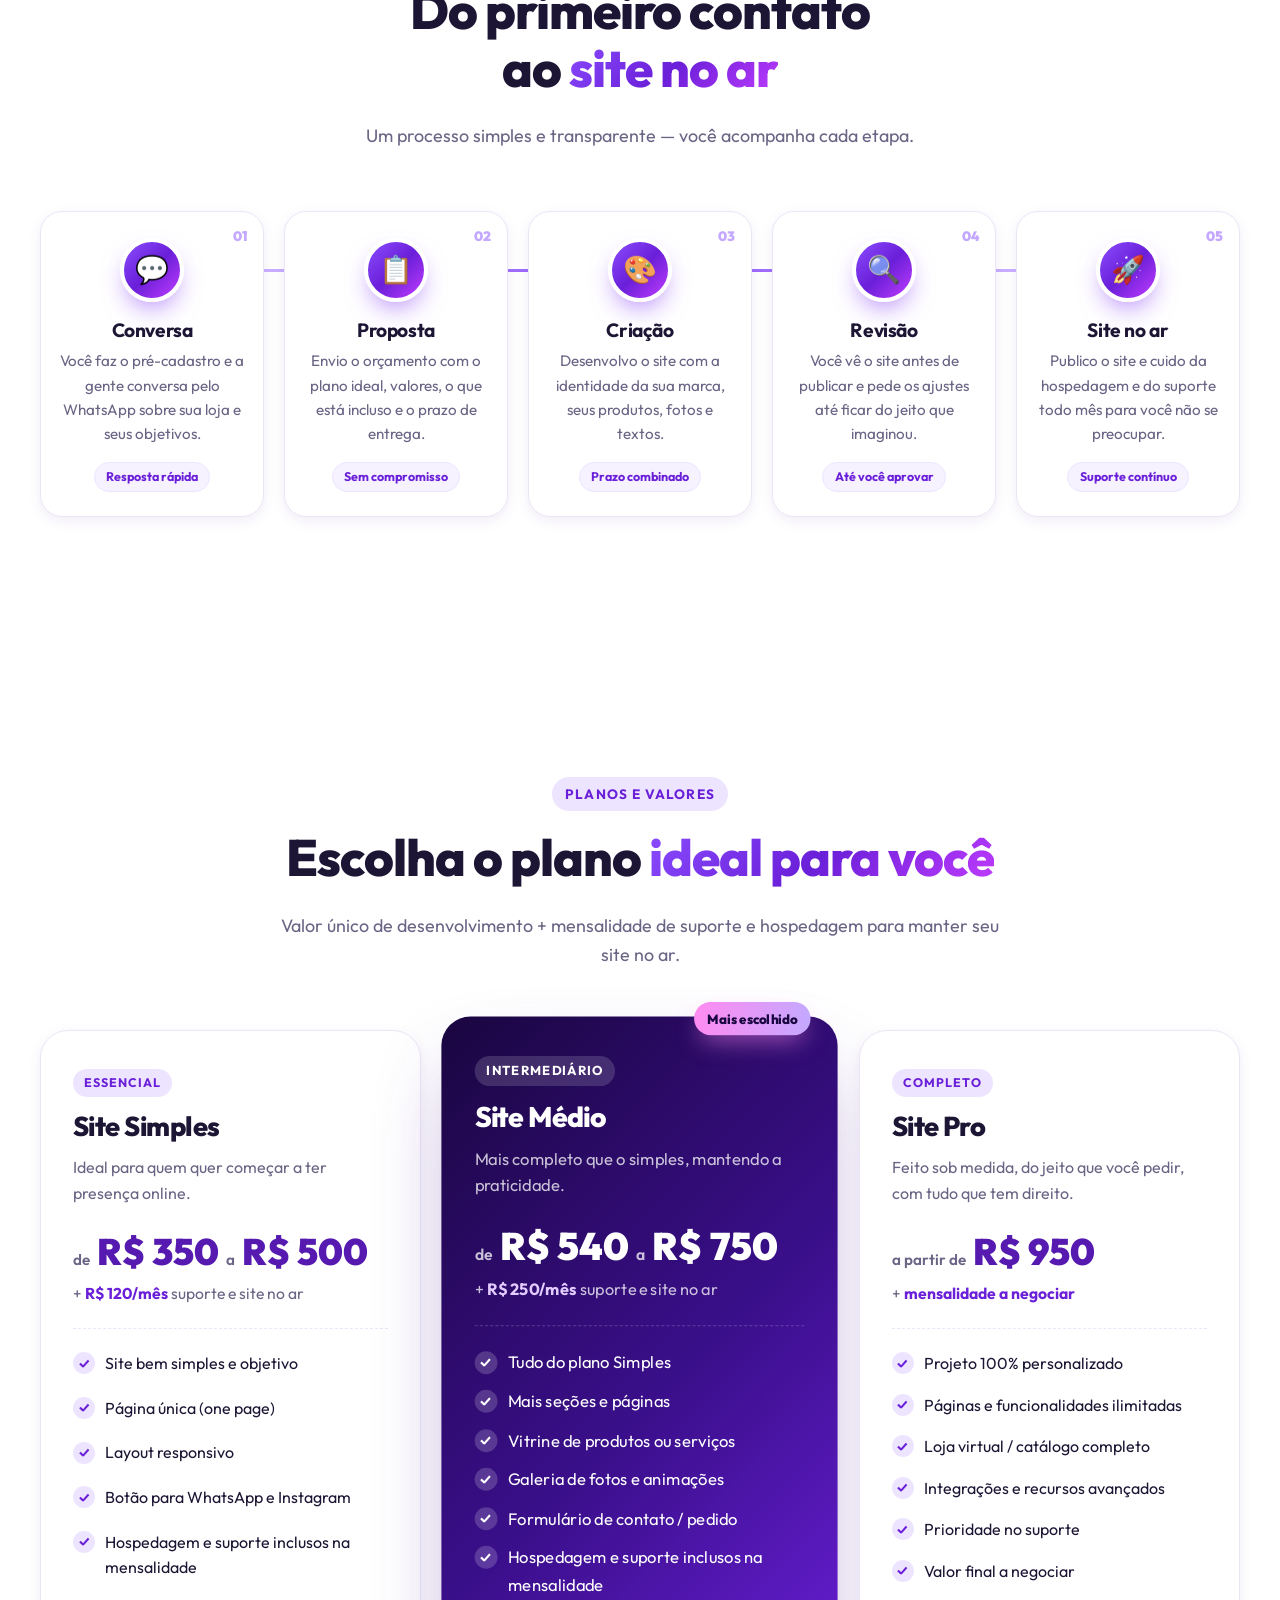
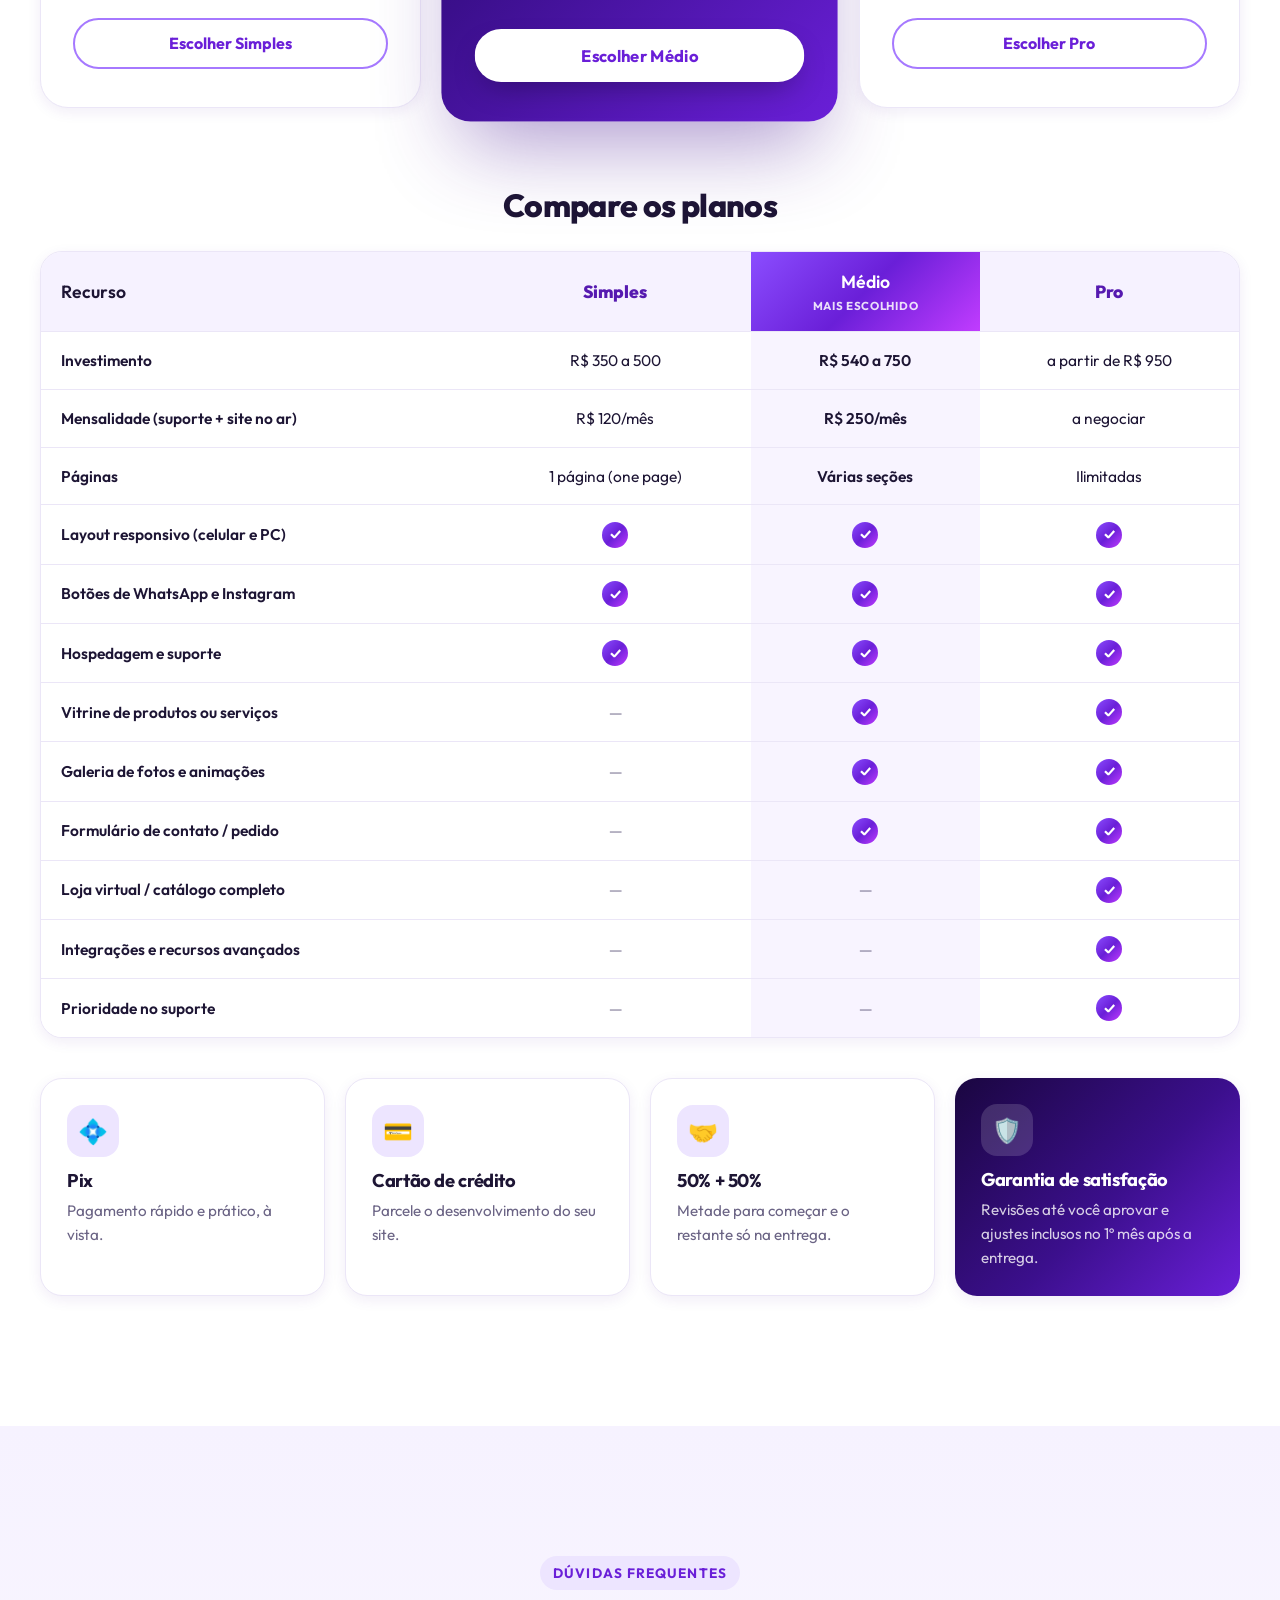
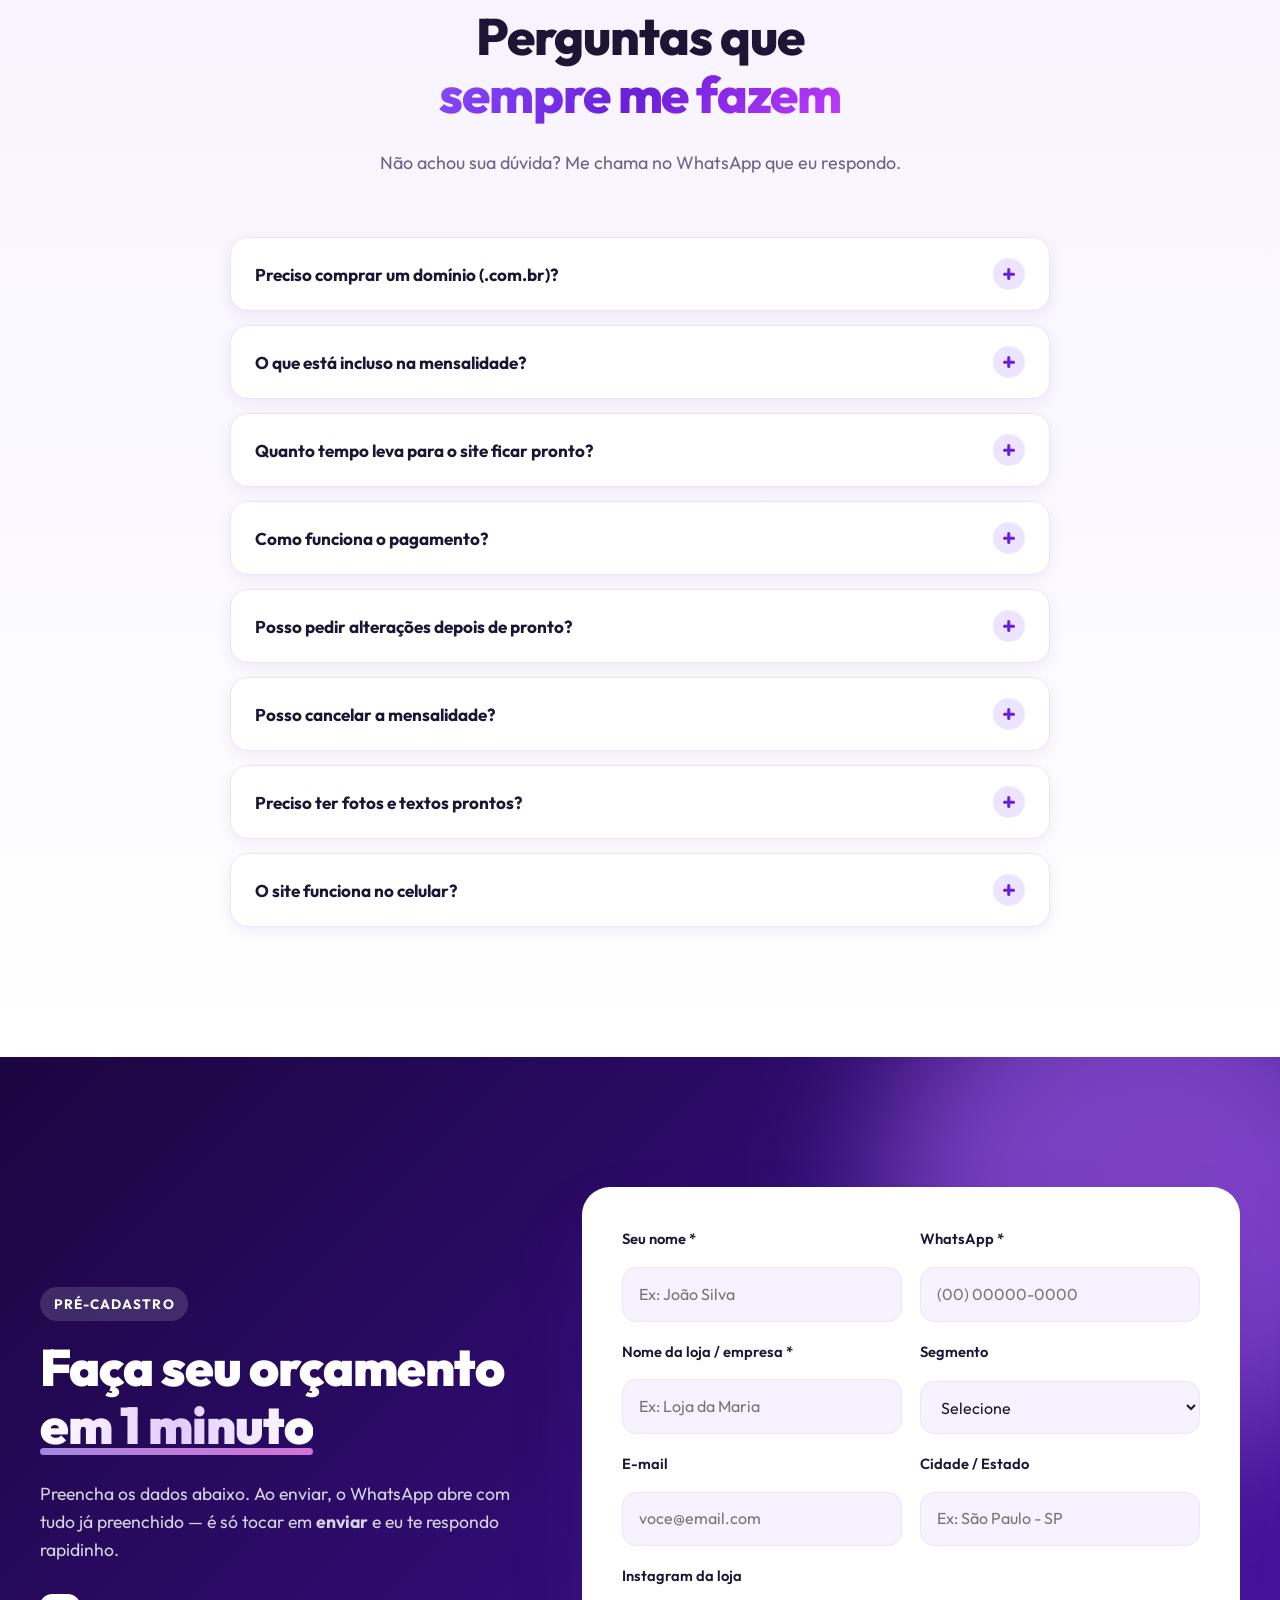
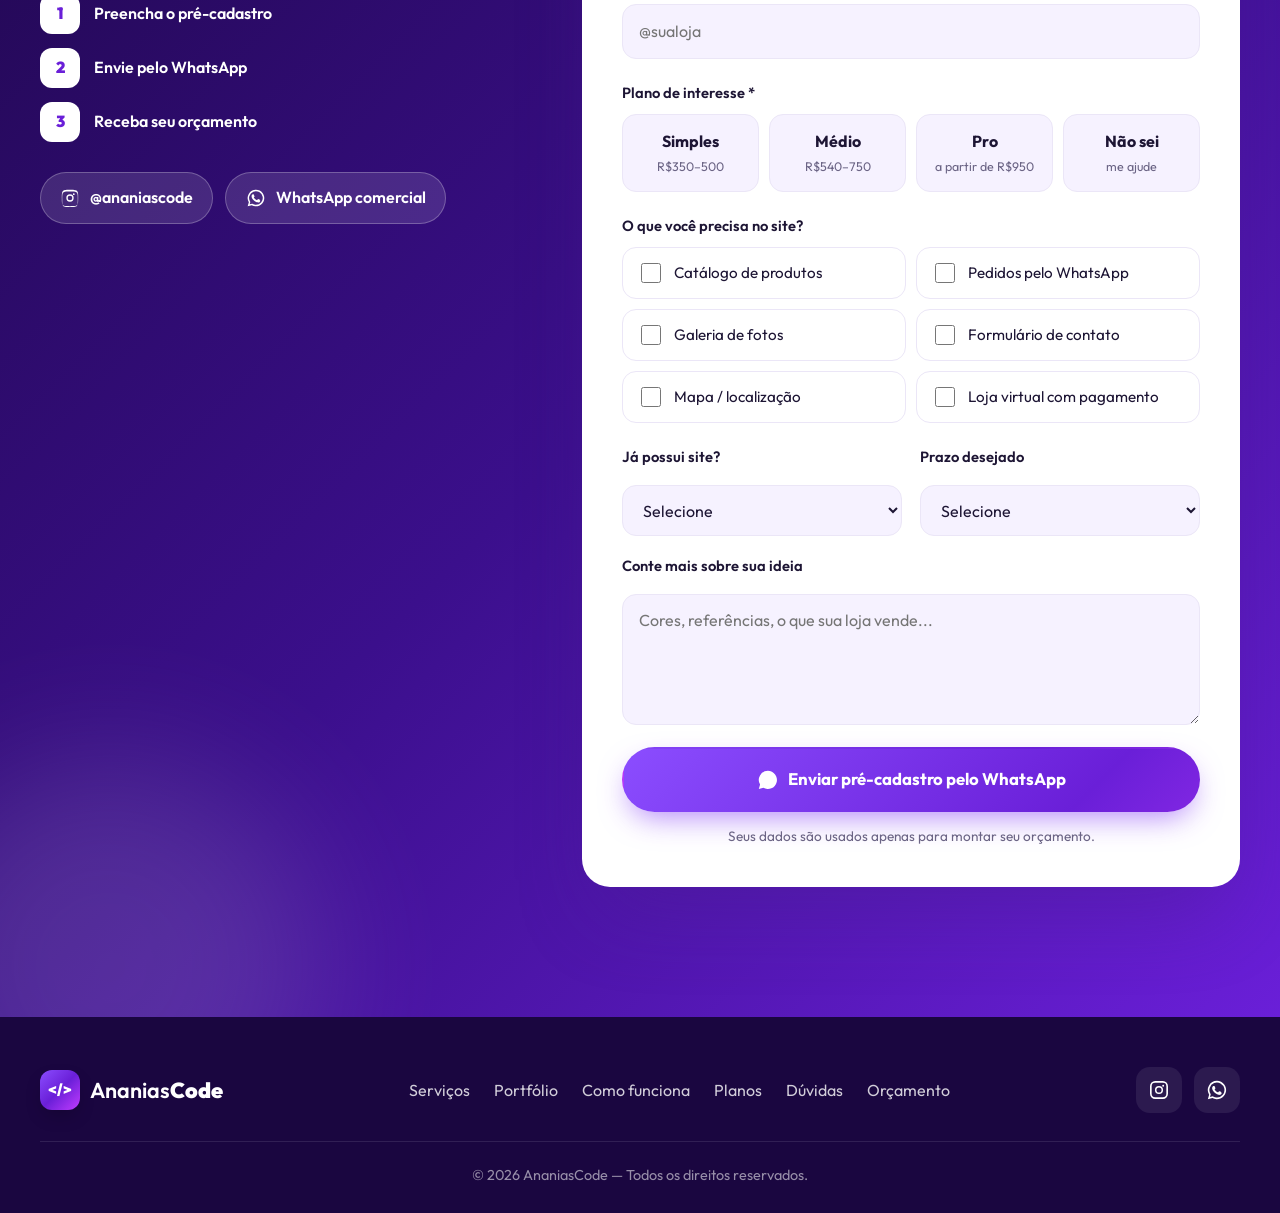
==== commit c2a3f3fc: "Adiciona tema claro e escuro com botão de alternância Co-Authored-By: Claude Opus 5.5 <noreply@anthr" ====
--- a/public/index.html
+++ b/public/index.html
@@ -23,6 +23,15 @@
   <link rel="canonical" href="https://ananiascode.nacional-oficial.workers.dev/" />
   <link rel="apple-touch-icon" href="og-icon.png" />
   <link rel="icon" href="favicon.svg" type="image/svg+xml" />
+  <script>
+    /* aplica o tema salvo (ou o do sistema) antes de desenhar a página */
+    (function () {
+      var t = null;
+      try { t = localStorage.getItem("theme"); } catch (e) {}
+      if (t !== "light" && t !== "dark") t = window.matchMedia("(prefers-color-scheme: dark)").matches ? "dark" : "light";
+      document.documentElement.setAttribute("data-theme", t);
+    })();
+  </script>
   <link rel="preconnect" href="https://fonts.googleapis.com" />
   <link rel="preconnect" href="https://fonts.gstatic.com" crossorigin />
   <link href="https://fonts.googleapis.com/css2?family=Outfit:wght@400;500;600;700;800;900&display=swap" rel="stylesheet" />
@@ -46,9 +55,15 @@
         <a href="#duvidas">Dúvidas</a>
         <a href="#orcamento" class="btn btn--primary btn--sm">Fazer orçamento</a>
       </nav>
+      <div class="header__actions">
+      <button class="theme-toggle" id="themeToggle" type="button" aria-label="Alternar tema claro/escuro" title="Tema claro/escuro">
+        <svg class="i-sun" viewBox="0 0 24 24" aria-hidden="true"><circle cx="12" cy="12" r="4.5"/><path d="M12 2v2M12 20v2M4.9 4.9l1.4 1.4M17.7 17.7l1.4 1.4M2 12h2M20 12h2M4.9 19.1l1.4-1.4M17.7 6.3l1.4-1.4"/></svg>
+        <svg class="i-moon" viewBox="0 0 24 24" aria-hidden="true"><path d="M20.5 14.5A8.5 8.5 0 019.5 3.5a8.5 8.5 0 1011 11z"/></svg>
+      </button>
       <button class="burger" id="burger" aria-label="Abrir menu" aria-expanded="false" aria-controls="nav">
         <span></span><span></span><span></span>
       </button>
+      </div>
     </div>
   </header>
 
--- a/public/styles.css
+++ b/public/styles.css
@@ -23,7 +23,59 @@
   --shadow: 0 20px 50px -12px rgba(76, 29, 149, .25);
   --shadow-lg: 0 40px 80px -20px rgba(76, 29, 149, .45);
   --radius: 22px;
+
+  /* tokens de tema (claro) */
+  --bg: #ffffff;
+  --surface: #ffffff;
+  --soft: var(--purple-50);
+  --soft-2: var(--purple-100);
+  --accent: var(--purple-700);
+  --accent-strong: var(--purple-800);
+  --header-bg: rgba(255,255,255,.88);
+  --grad-text: var(--grad);
+  --footer-bg: var(--purple-950);
+  color-scheme: light;
   --header-h: 76px;
+}
+
+/* tema escuro: segue o sistema, ou a escolha do visitante */
+@media (prefers-color-scheme: dark) {
+  :root:not([data-theme="light"]) {
+  --bg: #0c0617;
+  --surface: #150c28;
+  --soft: #1c1134;
+  --soft-2: #2a1a4f;
+  --ink: #f3eeff;
+  --muted: #ab9fca;
+  --line: #2b2047;
+  --accent: #c4a8ff;
+  --accent-strong: #dccdff;
+  --header-bg: rgba(12, 6, 23, .82);
+  --grad-text: linear-gradient(135deg, #d7c2ff 0%, #a679ff 50%, #e690ff 100%);
+  --footer-bg: #07030f;
+  --shadow-sm: 0 4px 14px rgba(0, 0, 0, .35);
+  --shadow: 0 20px 50px -12px rgba(0, 0, 0, .6), 0 0 0 1px rgba(166, 121, 255, .12);
+  --shadow-lg: 0 40px 80px -20px rgba(0, 0, 0, .75);
+  color-scheme: dark;
+  }
+}
+:root[data-theme="dark"] {
+  --bg: #0c0617;
+  --surface: #150c28;
+  --soft: #1c1134;
+  --soft-2: #2a1a4f;
+  --ink: #f3eeff;
+  --muted: #ab9fca;
+  --line: #2b2047;
+  --accent: #c4a8ff;
+  --accent-strong: #dccdff;
+  --header-bg: rgba(12, 6, 23, .82);
+  --grad-text: linear-gradient(135deg, #d7c2ff 0%, #a679ff 50%, #e690ff 100%);
+  --footer-bg: #07030f;
+  --shadow-sm: 0 4px 14px rgba(0, 0, 0, .35);
+  --shadow: 0 20px 50px -12px rgba(0, 0, 0, .6), 0 0 0 1px rgba(166, 121, 255, .12);
+  --shadow-lg: 0 40px 80px -20px rgba(0, 0, 0, .75);
+  color-scheme: dark;
 }
 
 *, *::before, *::after { box-sizing: border-box; }
@@ -32,7 +84,8 @@
   margin: 0;
   font-family: "Outfit", system-ui, -apple-system, Segoe UI, Roboto, sans-serif;
   color: var(--ink);
-  background: var(--white);
+  background: var(--bg);
+  transition: background .35s ease, color .35s ease;
   line-height: 1.6;
   -webkit-font-smoothing: antialiased;
   overflow-x: hidden;
@@ -62,7 +115,7 @@
 .btn--light { --bg: #fff; --fg: var(--purple-700); box-shadow: 0 12px 30px -10px rgba(0,0,0,.35); }
 .btn--ghost { --fg: #fff; border-color: rgba(255,255,255,.55); backdrop-filter: blur(6px); background: rgba(255,255,255,.08); }
 .btn--ghost:hover { background: rgba(255,255,255,.18); }
-.btn--outline { --fg: var(--purple-700); border-color: var(--purple-300); }
+.btn--outline { --fg: var(--accent); border-color: var(--purple-400); }
 .btn--outline:hover { --bg: var(--purple-700); --fg: #fff; border-color: var(--purple-700); }
 .btn--sm { padding: .75em 1.25em; font-size: .92rem; }
 .btn--lg { padding: 1.15em 1.8em; font-size: 1.05rem; }
@@ -74,7 +127,7 @@
   display: flex; align-items: center;
   transition: background .3s ease, box-shadow .3s ease, height .3s ease;
 }
-.header.is-scrolled { background: rgba(255,255,255,.88); backdrop-filter: blur(14px); box-shadow: 0 6px 24px rgba(46, 13, 99, .08); }
+.header.is-scrolled { background: var(--header-bg); backdrop-filter: blur(14px); box-shadow: 0 6px 24px rgba(46, 13, 99, .08); }
 .header__inner { display: flex; align-items: center; justify-content: space-between; gap: 24px; }
 .logo { display: inline-flex; align-items: center; gap: 10px; font-size: 1.35rem; font-weight: 600; color: #fff; transition: color .3s; }
 .logo b { font-weight: 900; }
@@ -85,7 +138,7 @@
   transition: background .3s, color .3s;
 }
 .header.is-scrolled .logo { color: var(--ink); }
-.header.is-scrolled .logo b { color: var(--purple-700); }
+.header.is-scrolled .logo b { color: var(--accent); }
 .header.is-scrolled .logo__mark { background: var(--grad); color: #fff; }
 
 .nav { display: flex; align-items: center; gap: 30px; }
@@ -93,12 +146,22 @@
 .nav a:not(.btn)::after { content: ""; position: absolute; left: 0; bottom: -6px; width: 100%; height: 2px; border-radius: 2px; background: currentColor; transform: scaleX(0); transition: transform .3s; transform-origin: left; }
 .nav a:not(.btn):hover::after { transform: scaleX(1); }
 .header.is-scrolled .nav a:not(.btn) { color: var(--ink); }
-.header.is-scrolled .nav a:not(.btn):hover { color: var(--purple-700); }
+.header.is-scrolled .nav a:not(.btn):hover { color: var(--accent); }
+
+/* botão de tema */
+.header__actions { display: flex; align-items: center; gap: 10px; }
+.theme-toggle { position: relative; width: 46px; height: 46px; border-radius: 14px; border: 1px solid rgba(255,255,255,.3); background: rgba(255,255,255,.12); color: #fff; display: grid; place-items: center; overflow: hidden; transition: background .3s, color .3s, border-color .3s, transform .25s; }
+.theme-toggle:hover { transform: translateY(-2px); }
+.theme-toggle svg { position: absolute; width: 22px; height: 22px; fill: none; stroke: currentColor; stroke-width: 2; stroke-linecap: round; stroke-linejoin: round; transition: transform .5s cubic-bezier(.5, 1.6, .4, 1), opacity .3s; }
+.theme-toggle .i-moon { transform: translateY(30px) rotate(-60deg); opacity: 0; }
+:root[data-theme="dark"] .theme-toggle .i-sun { transform: translateY(-30px) rotate(60deg); opacity: 0; }
+:root[data-theme="dark"] .theme-toggle .i-moon { transform: none; opacity: 1; }
+.header.is-scrolled .theme-toggle, .header:has(.nav.is-open) .theme-toggle { background: var(--soft-2); border-color: transparent; color: var(--accent); }
 
 .burger { display: none; width: 46px; height: 46px; border: 0; border-radius: 14px; background: rgba(255,255,255,.15); flex-direction: column; justify-content: center; align-items: center; gap: 5px; }
 .burger span { width: 22px; height: 2.5px; border-radius: 2px; background: #fff; transition: transform .3s, opacity .3s; }
-.header.is-scrolled .burger { background: var(--purple-100); }
-.header.is-scrolled .burger span { background: var(--purple-800); }
+.header.is-scrolled .burger { background: var(--soft-2); }
+.header.is-scrolled .burger span { background: var(--accent); }
 .burger[aria-expanded="true"] span:nth-child(1) { transform: translateY(7.5px) rotate(45deg); }
 .burger[aria-expanded="true"] span:nth-child(2) { opacity: 0; }
 .burger[aria-expanded="true"] span:nth-child(3) { transform: translateY(-7.5px) rotate(-45deg); }
@@ -218,30 +281,30 @@
 
 /* ---------- Seções ---------- */
 .section { padding: clamp(80px, 11vw, 130px) 0; position: relative; }
-.section--tint { background: linear-gradient(180deg, var(--purple-50) 0%, #fff 100%); }
+.section--tint { background: linear-gradient(180deg, var(--soft) 0%, var(--bg) 100%); }
 .section__head { text-align: center; max-width: 720px; margin: 0 auto 60px; }
 .section__head h2 { font-size: clamp(2rem, 4.4vw, 3.2rem); font-weight: 800; text-wrap: balance; }
 .section__head p { color: var(--muted); font-size: 1.12rem; }
-.eyebrow { display: inline-block; font-weight: 700; color: var(--purple-700); background: var(--purple-100); padding: .45em 1em; border-radius: 99px; font-size: .85rem; text-transform: uppercase; letter-spacing: .08em; margin-bottom: 18px; }
+.eyebrow { display: inline-block; font-weight: 700; color: var(--accent); background: var(--soft-2); padding: .45em 1em; border-radius: 99px; font-size: .85rem; text-transform: uppercase; letter-spacing: .08em; margin-bottom: 18px; }
 .eyebrow--light { background: rgba(255,255,255,.14); color: #fff; }
-.grad { background: var(--grad); -webkit-background-clip: text; background-clip: text; color: transparent; }
+.grad { background: var(--grad-text); -webkit-background-clip: text; background-clip: text; color: transparent; }
 
 /* features */
 .features { display: grid; grid-template-columns: repeat(3, 1fr); gap: 24px; }
-.feature { padding: 32px; border-radius: var(--radius); background: #fff; border: 1px solid var(--line); transition: transform .35s, box-shadow .35s, border-color .35s; position: relative; overflow: hidden; }
+.feature { padding: 32px; border-radius: var(--radius); background: var(--surface); border: 1px solid var(--line); transition: transform .35s, box-shadow .35s, border-color .35s; position: relative; overflow: hidden; }
 .feature::before { content: ""; position: absolute; inset: 0; background: var(--grad); opacity: 0; transition: opacity .35s; z-index: 0; }
 .feature > * { position: relative; z-index: 1; transition: color .35s; }
 .feature:hover { transform: translateY(-8px); box-shadow: var(--shadow); border-color: transparent; }
 .feature:hover::before { opacity: 1; }
 .feature:hover h3, .feature:hover p { color: #fff; }
-.feature__icon { width: 60px; height: 60px; border-radius: 18px; display: grid; place-items: center; font-size: 1.7rem; background: var(--purple-100); margin-bottom: 20px; }
+.feature__icon { width: 60px; height: 60px; border-radius: 18px; display: grid; place-items: center; font-size: 1.7rem; background: var(--soft-2); margin-bottom: 20px; }
 .feature:hover .feature__icon { background: rgba(255,255,255,.2); }
 .feature h3 { font-size: 1.3rem; }
 .feature p { color: var(--muted); margin: 0; }
 
 /* portfolio */
 .works { display: grid; grid-template-columns: repeat(3, 1fr); gap: 28px; }
-.work { background: #fff; border-radius: var(--radius); overflow: hidden; box-shadow: var(--shadow-sm); border: 1px solid var(--line); transition: transform .35s, box-shadow .35s; display: flex; flex-direction: column; }
+.work { background: var(--surface); border-radius: var(--radius); overflow: hidden; box-shadow: var(--shadow-sm); border: 1px solid var(--line); transition: transform .35s, box-shadow .35s; display: flex; flex-direction: column; }
 .work:hover { transform: translateY(-8px); box-shadow: var(--shadow); }
 .work__preview { position: relative; display: block; }
 .work__frame { position: relative; height: 300px; overflow: hidden; background: var(--grad); }
@@ -254,7 +317,7 @@
 .work__info p { color: var(--muted); }
 .work__info .btn { align-self: flex-start; }
 .chips { display: flex; flex-wrap: wrap; gap: 8px; }
-.chips span { font-size: .8rem; font-weight: 600; color: var(--purple-700); background: var(--purple-50); border: 1px solid var(--purple-100); padding: .3em .8em; border-radius: 99px; }
+.chips span { font-size: .8rem; font-weight: 600; color: var(--accent); background: var(--soft); border: 1px solid var(--soft-2); padding: .3em .8em; border-radius: 99px; }
 .work--next { background: var(--grad); border: 0; }
 .work__next { flex: 1; display: flex; flex-direction: column; align-items: center; justify-content: center; text-align: center; padding: 40px 28px; color: #fff; gap: 6px; position: relative; overflow: hidden; }
 .work__next .plus { width: 84px; height: 84px; border-radius: 50%; border: 2px dashed rgba(255,255,255,.7); display: grid; place-items: center; font-size: 2.6rem; font-weight: 300; margin-bottom: 14px; transition: transform .5s; }
@@ -264,18 +327,18 @@
 
 /* planos */
 .plans { display: grid; grid-template-columns: repeat(3, 1fr); gap: 28px; align-items: stretch; }
-.plan { position: relative; display: flex; flex-direction: column; padding: 38px 32px; border-radius: 28px; background: #fff; border: 1px solid var(--line); box-shadow: var(--shadow-sm); transition: transform .35s, box-shadow .35s; }
+.plan { position: relative; display: flex; flex-direction: column; padding: 38px 32px; border-radius: 28px; background: var(--surface); border: 1px solid var(--line); box-shadow: var(--shadow-sm); transition: transform .35s, box-shadow .35s; }
 .plan:hover { transform: translateY(-8px); box-shadow: var(--shadow); }
-.plan__badge { display: inline-block; font-size: .78rem; font-weight: 700; text-transform: uppercase; letter-spacing: .08em; color: var(--purple-700); background: var(--purple-100); padding: .35em .9em; border-radius: 99px; margin-bottom: 14px; }
+.plan__badge { display: inline-block; font-size: .78rem; font-weight: 700; text-transform: uppercase; letter-spacing: .08em; color: var(--accent); background: var(--soft-2); padding: .35em .9em; border-radius: 99px; margin-bottom: 14px; }
 .plan h3 { font-size: 1.7rem; font-weight: 800; }
 .plan__desc { color: var(--muted); min-height: 3.2em; }
-.plan__price { font-size: clamp(1.8rem, 3vw, 2.3rem); font-weight: 900; color: var(--purple-800); line-height: 1.15; margin: 8px 0 8px; }
+.plan__price { font-size: clamp(1.8rem, 3vw, 2.3rem); font-weight: 900; color: var(--accent-strong); line-height: 1.15; margin: 8px 0 8px; }
 .plan__price small { font-size: .95rem; font-weight: 600; color: var(--muted); }
 .plan__monthly { font-size: .98rem; color: var(--muted); padding-bottom: 22px; margin-bottom: 22px; border-bottom: 1px dashed var(--line); }
-.plan__monthly b { color: var(--purple-700); }
+.plan__monthly b { color: var(--accent); }
 .plan__list { list-style: none; padding: 0; margin: 0 0 30px; display: grid; gap: 12px; flex: 1; }
 .plan__list li { position: relative; padding-left: 32px; }
-.plan__list li::before { content: "✓"; position: absolute; left: 0; top: .1em; width: 22px; height: 22px; border-radius: 50%; display: grid; place-items: center; font-size: .75rem; font-weight: 900; background: var(--purple-100); color: var(--purple-700); }
+.plan__list li::before { content: "✓"; position: absolute; left: 0; top: .1em; width: 22px; height: 22px; border-radius: 50%; display: grid; place-items: center; font-size: .75rem; font-weight: 900; background: var(--soft-2); color: var(--accent); }
 .plan__btn { width: 100%; }
 
 .plan--featured { background: var(--grad-dark); color: #fff; border: 0; box-shadow: var(--shadow-lg); transform: scale(1.04); }
@@ -291,36 +354,36 @@
 /* como funciona */
 .steps { list-style: none; padding: 0; margin: 0; display: grid; grid-template-columns: repeat(5, 1fr); gap: 20px; position: relative; counter-reset: none; }
 .steps::before { content: ""; position: absolute; top: 58px; left: 10%; right: 10%; height: 3px; border-radius: 3px; background: linear-gradient(90deg, var(--purple-200), var(--purple-500), var(--purple-200)); z-index: 0; }
-.step { position: relative; z-index: 1; text-align: center; padding: 26px 18px 24px; border-radius: var(--radius); background: #fff; border: 1px solid var(--line); box-shadow: var(--shadow-sm); transition: transform .35s, box-shadow .35s; display: flex; flex-direction: column; align-items: center; }
+.step { position: relative; z-index: 1; text-align: center; padding: 26px 18px 24px; border-radius: var(--radius); background: var(--surface); border: 1px solid var(--line); box-shadow: var(--shadow-sm); transition: transform .35s, box-shadow .35s; display: flex; flex-direction: column; align-items: center; }
 .step:hover { transform: translateY(-8px); box-shadow: var(--shadow); }
 .step__num { position: absolute; top: 14px; right: 16px; font-weight: 900; font-size: .85rem; color: var(--purple-300); }
-.step__icon { width: 64px; height: 64px; border-radius: 50%; display: grid; place-items: center; font-size: 1.7rem; background: var(--grad); box-shadow: 0 12px 26px -8px rgba(124, 45, 245, .6); margin-bottom: 18px; border: 4px solid #fff; }
+.step__icon { width: 64px; height: 64px; border-radius: 50%; display: grid; place-items: center; font-size: 1.7rem; background: var(--grad); box-shadow: 0 12px 26px -8px rgba(124, 45, 245, .6); margin-bottom: 18px; border: 4px solid var(--surface); }
 .step h3 { font-size: 1.2rem; margin-bottom: .4em; }
 .step p { color: var(--muted); font-size: .95rem; flex: 1; }
-.step__time { display: inline-block; font-size: .78rem; font-weight: 700; color: var(--purple-700); background: var(--purple-50); border: 1px solid var(--purple-100); padding: .35em .9em; border-radius: 99px; }
+.step__time { display: inline-block; font-size: .78rem; font-weight: 700; color: var(--accent); background: var(--soft); border: 1px solid var(--soft-2); padding: .35em .9em; border-radius: 99px; }
 
 /* comparativo */
 .compare { margin-top: 80px; }
 .compare__title { text-align: center; font-size: clamp(1.5rem, 3vw, 2rem); font-weight: 800; margin-bottom: 28px; }
-.compare__scroll { overflow-x: auto; border-radius: var(--radius); border: 1px solid var(--line); box-shadow: var(--shadow-sm); background: #fff; -webkit-overflow-scrolling: touch; }
+.compare__scroll { overflow-x: auto; border-radius: var(--radius); border: 1px solid var(--line); box-shadow: var(--shadow-sm); background: var(--surface); -webkit-overflow-scrolling: touch; }
 .compare__table { width: 100%; min-width: 640px; border-collapse: collapse; font-size: .97rem; }
 .compare__table th, .compare__table td { padding: 16px 20px; text-align: center; border-bottom: 1px solid var(--line); }
 .compare__table tbody tr:last-child th, .compare__table tbody tr:last-child td { border-bottom: 0; }
-.compare__table thead th { font-size: 1.1rem; font-weight: 800; color: var(--purple-800); background: var(--purple-50); }
+.compare__table thead th { font-size: 1.1rem; font-weight: 800; color: var(--accent-strong); background: var(--soft); }
 .compare__table thead th small { display: block; font-size: .72rem; font-weight: 700; color: #fff; opacity: .85; text-transform: uppercase; letter-spacing: .06em; }
-.compare__table th[scope="row"], .compare__table thead th:first-child { text-align: left; font-weight: 600; color: var(--ink); position: sticky; left: 0; background: #fff; z-index: 1; }
-.compare__table thead th:first-child { background: var(--purple-50); }
-.compare__table tbody tr:hover th, .compare__table tbody tr:hover td { background: var(--purple-50); }
+.compare__table th[scope="row"], .compare__table thead th:first-child { text-align: left; font-weight: 600; color: var(--ink); position: sticky; left: 0; background: var(--surface); z-index: 1; }
+.compare__table thead th:first-child { background: var(--soft); }
+.compare__table tbody tr:hover th, .compare__table tbody tr:hover td { background: var(--soft); }
 .compare__table .is-featured { background: rgba(139, 77, 255, .06); font-weight: 600; }
 .compare__table thead .is-featured { background: var(--grad); color: #fff; }
 .compare__table .yes { display: inline-grid; place-items: center; width: 26px; height: 26px; border-radius: 50%; background: var(--grad); color: #fff; font-size: .8rem; font-weight: 900; }
-.compare__table .no { color: #c9c3d9; font-weight: 700; }
+.compare__table .no { color: var(--muted); opacity: .5; font-weight: 700; }
 
 /* pagamento e garantia */
 .trust { margin-top: 40px; display: grid; grid-template-columns: repeat(4, 1fr); gap: 20px; }
-.trust__card { padding: 26px; border-radius: var(--radius); background: #fff; border: 1px solid var(--line); box-shadow: var(--shadow-sm); transition: transform .35s, box-shadow .35s; }
+.trust__card { padding: 26px; border-radius: var(--radius); background: var(--surface); border: 1px solid var(--line); box-shadow: var(--shadow-sm); transition: transform .35s, box-shadow .35s; }
 .trust__card:hover { transform: translateY(-6px); box-shadow: var(--shadow); }
-.trust__icon { width: 52px; height: 52px; border-radius: 16px; display: grid; place-items: center; font-size: 1.5rem; background: var(--purple-100); margin-bottom: 14px; }
+.trust__icon { width: 52px; height: 52px; border-radius: 16px; display: grid; place-items: center; font-size: 1.5rem; background: var(--soft-2); margin-bottom: 14px; }
 .trust__card h3 { font-size: 1.15rem; margin-bottom: .35em; }
 .trust__card p { color: var(--muted); margin: 0; font-size: .95rem; }
 .trust__card--accent { background: var(--grad-dark); color: #fff; border: 0; }
@@ -329,13 +392,13 @@
 
 /* FAQ */
 .faq__list { max-width: 820px; margin: 0 auto; display: grid; gap: 14px; }
-.faq__item { background: #fff; border: 1px solid var(--line); border-radius: 18px; box-shadow: var(--shadow-sm); transition: border-color .25s, box-shadow .25s; }
+.faq__item { background: var(--surface); border: 1px solid var(--line); border-radius: 18px; box-shadow: var(--shadow-sm); transition: border-color .25s, box-shadow .25s; }
 .faq__item[open] { border-color: var(--purple-300); box-shadow: var(--shadow); }
 .faq__item summary { list-style: none; cursor: pointer; display: flex; align-items: center; justify-content: space-between; gap: 18px; padding: 20px 24px; font-weight: 700; font-size: 1.07rem; }
 .faq__item summary::-webkit-details-marker { display: none; }
-.faq__item summary:hover { color: var(--purple-700); }
-.faq__plus { position: relative; flex-shrink: 0; width: 32px; height: 32px; border-radius: 50%; background: var(--purple-100); transition: background .25s, transform .35s; }
-.faq__plus::before, .faq__plus::after { content: ""; position: absolute; top: 50%; left: 50%; width: 12px; height: 2.5px; border-radius: 2px; background: var(--purple-700); translate: -50% -50%; transition: transform .35s, background .25s; }
+.faq__item summary:hover { color: var(--accent); }
+.faq__plus { position: relative; flex-shrink: 0; width: 32px; height: 32px; border-radius: 50%; background: var(--soft-2); transition: background .25s, transform .35s; }
+.faq__plus::before, .faq__plus::after { content: ""; position: absolute; top: 50%; left: 50%; width: 12px; height: 2.5px; border-radius: 2px; background: var(--accent); translate: -50% -50%; transition: transform .35s, background .25s; }
 .faq__plus::after { transform: rotate(90deg); }
 .faq__item[open] .faq__plus { background: var(--grad); transform: rotate(180deg); }
 .faq__item[open] .faq__plus::before, .faq__item[open] .faq__plus::after { background: #fff; }
@@ -359,7 +422,7 @@
 .social-pill svg { width: 20px; height: 20px; fill: currentColor; }
 .social-pill:hover { background: #fff; color: var(--purple-700); }
 
-.form { background: #fff; color: var(--ink); border-radius: 28px; padding: clamp(24px, 4vw, 40px); box-shadow: var(--shadow-lg); display: grid; gap: 22px; }
+.form { background: var(--surface); color: var(--ink); border-radius: 28px; padding: clamp(24px, 4vw, 40px); box-shadow: var(--shadow-lg); display: grid; gap: 22px; }
 .form__grid { display: grid; grid-template-columns: 1fr 1fr; gap: 18px; }
 .field { display: grid; gap: 8px; min-width: 0; }
 .field--full { grid-column: 1 / -1; }
@@ -368,18 +431,20 @@
 fieldset.field legend { margin-bottom: 10px; }
 .field input, .field select, .field textarea {
   width: 100%; font: inherit; font-size: 1rem; color: var(--ink);
-  padding: .85em 1em; border-radius: 14px; border: 1.5px solid var(--line); background: var(--purple-50);
+  padding: .85em 1em; border-radius: 14px; border: 1.5px solid var(--line); background: var(--soft);
   transition: border-color .2s, box-shadow .2s, background .2s; outline: none;
 }
 .field textarea { resize: vertical; min-height: 110px; }
-.field input:focus, .field select:focus, .field textarea:focus { border-color: var(--purple-500); background: #fff; box-shadow: 0 0 0 4px rgba(139, 77, 255, .15); }
+.field input:focus, .field select:focus, .field textarea:focus { border-color: var(--purple-500); background: var(--surface); box-shadow: 0 0 0 4px rgba(139, 77, 255, .15); }
 .field.is-invalid input, .field.is-invalid .options { border-color: #e11d48; box-shadow: 0 0 0 4px rgba(225, 29, 72, .12); border-radius: 14px; }
 
 .options { display: grid; grid-template-columns: repeat(4, 1fr); gap: 10px; }
 .option { position: relative; cursor: pointer; }
 .option input { position: absolute; opacity: 0; pointer-events: none; }
-.option span { display: grid; gap: 2px; text-align: center; padding: 14px 8px; border-radius: 14px; border: 1.5px solid var(--line); background: var(--purple-50); transition: all .2s; height: 100%; }
+.option span { display: grid; gap: 2px; text-align: center; padding: 14px 8px; border-radius: 14px; border: 1.5px solid var(--line); background: var(--soft); transition: all .2s; height: 100%; }
 .option small { color: var(--muted); font-size: .78rem; }
+.option span b { color: var(--ink); }
+.option input:checked + span b { color: #fff; }
 .option:hover span { border-color: var(--purple-300); }
 .option input:checked + span { background: var(--grad); color: #fff; border-color: transparent; box-shadow: 0 10px 24px -8px rgba(124, 45, 245, .55); }
 .option input:checked + span small { color: rgba(255,255,255,.85); }
@@ -388,13 +453,13 @@
 .checks { display: grid; grid-template-columns: 1fr 1fr; gap: 10px; }
 .check { display: flex; align-items: center; gap: 10px; padding: 12px 14px; border-radius: 14px; border: 1.5px solid var(--line); cursor: pointer; transition: border-color .2s, background .2s; font-size: .95rem; }
 .check input { width: 20px; height: 20px; accent-color: var(--purple-600); flex-shrink: 0; }
-.check:has(input:checked) { border-color: var(--purple-400); background: var(--purple-50); }
-
-.form__error { margin: 0; color: #be123c; background: #fff1f2; border: 1px solid #fecdd3; padding: 12px 16px; border-radius: 12px; font-weight: 600; }
+.check:has(input:checked) { border-color: var(--purple-400); background: var(--soft); }
+
+.form__error { margin: 0; color: #e11d48; background: rgba(225, 29, 72, .08); border: 1px solid rgba(225, 29, 72, .3); padding: 12px 16px; border-radius: 12px; font-weight: 600; }
 .form__note { margin: -8px 0 0; text-align: center; font-size: .85rem; color: var(--muted); }
 
 /* footer */
-.footer { background: var(--purple-950); color: rgba(255,255,255,.8); padding: 50px 0 26px; }
+.footer { background: var(--footer-bg); color: rgba(255,255,255,.8); padding: 50px 0 26px; }
 .footer__inner { display: flex; flex-wrap: wrap; align-items: center; justify-content: space-between; gap: 24px; padding-bottom: 28px; border-bottom: 1px solid rgba(255,255,255,.1); }
 .logo--footer { color: #fff; }
 .logo--footer .logo__mark { background: var(--grad); color: #fff; }
@@ -414,8 +479,8 @@
 .float-btn--wa { background: var(--grad); box-shadow: 0 14px 34px -8px rgba(124, 45, 245, .7); }
 .float-btn--wa svg { fill: #fff; width: 32px; height: 32px; }
 .float-btn--wa::before { content: ""; position: absolute; inset: 0; border-radius: 50%; background: var(--purple-500); animation: pulse 2.2s infinite; z-index: -1; }
-.float-btn--ig { width: 54px; height: 54px; background: #fff; border: 2px solid var(--purple-200); box-shadow: 0 12px 28px -10px rgba(76, 29, 149, .5); }
-.float-btn--ig svg { fill: var(--purple-700); width: 26px; height: 26px; }
+.float-btn--ig { width: 54px; height: 54px; background: var(--surface); border: 2px solid var(--soft-2); box-shadow: 0 12px 28px -10px rgba(76, 29, 149, .5); }
+.float-btn--ig svg { fill: var(--accent); width: 26px; height: 26px; }
 .float-btn--ig:hover { background: var(--grad); border-color: transparent; }
 .float-btn--ig:hover svg { fill: #fff; }
 @keyframes pulse { 0% { transform: scale(1); opacity: .6; } 100% { transform: scale(1.7); opacity: 0; } }
@@ -423,7 +488,7 @@
 /* modal */
 .modal { position: fixed; inset: 0; z-index: 100; display: grid; place-items: center; padding: 16px; background: rgba(26, 6, 64, .6); backdrop-filter: blur(6px); animation: fade .25s ease; }
 .modal[hidden] { display: none; }
-.modal__box { background: #fff; border-radius: 26px; padding: 36px 30px; max-width: 440px; width: 100%; text-align: center; box-shadow: var(--shadow-lg); animation: pop .35s cubic-bezier(.2, 1.4, .4, 1); }
+.modal__box { background: var(--surface); border-radius: 26px; padding: 36px 30px; max-width: 440px; width: 100%; text-align: center; box-shadow: var(--shadow-lg); animation: pop .35s cubic-bezier(.2, 1.4, .4, 1); }
 .modal__icon { width: 72px; height: 72px; margin: 0 auto 18px; border-radius: 50%; display: grid; place-items: center; background: var(--grad); color: #fff; font-size: 2rem; font-weight: 900; }
 .modal__box p { color: var(--muted); }
 .modal__actions { display: flex; flex-wrap: wrap; justify-content: center; gap: 12px; margin-top: 10px; }
@@ -460,17 +525,17 @@
   .nav {
     position: fixed; top: var(--header-h); left: 12px; right: 12px;
     flex-direction: column; align-items: stretch; gap: 4px; padding: 16px;
-    background: #fff; border-radius: 20px; box-shadow: var(--shadow-lg);
+    background: var(--surface); border-radius: 20px; box-shadow: var(--shadow-lg);
     opacity: 0; visibility: hidden; transform: translateY(-10px); transition: all .3s;
   }
   .nav.is-open { opacity: 1; visibility: visible; transform: none; }
   .nav a:not(.btn) { color: var(--ink) !important; padding: 12px 14px; border-radius: 12px; }
-  .nav a:not(.btn):hover { background: var(--purple-50); }
+  .nav a:not(.btn):hover { background: var(--soft); }
   .nav a:not(.btn)::after { display: none; }
   .nav .btn { margin-top: 8px; }
-  .header:has(.nav.is-open) { background: rgba(255,255,255,.95); }
+  .header:has(.nav.is-open) { background: var(--header-bg); }
   .header:has(.nav.is-open) .logo { color: var(--ink); }
-  .header:has(.nav.is-open) .burger span { background: var(--purple-800); }
+  .header:has(.nav.is-open) .burger span { background: var(--accent); }
 
   .slide__inner { grid-template-columns: 1fr; gap: 20px; text-align: center; }
   .slide__text p { margin-inline: auto; }
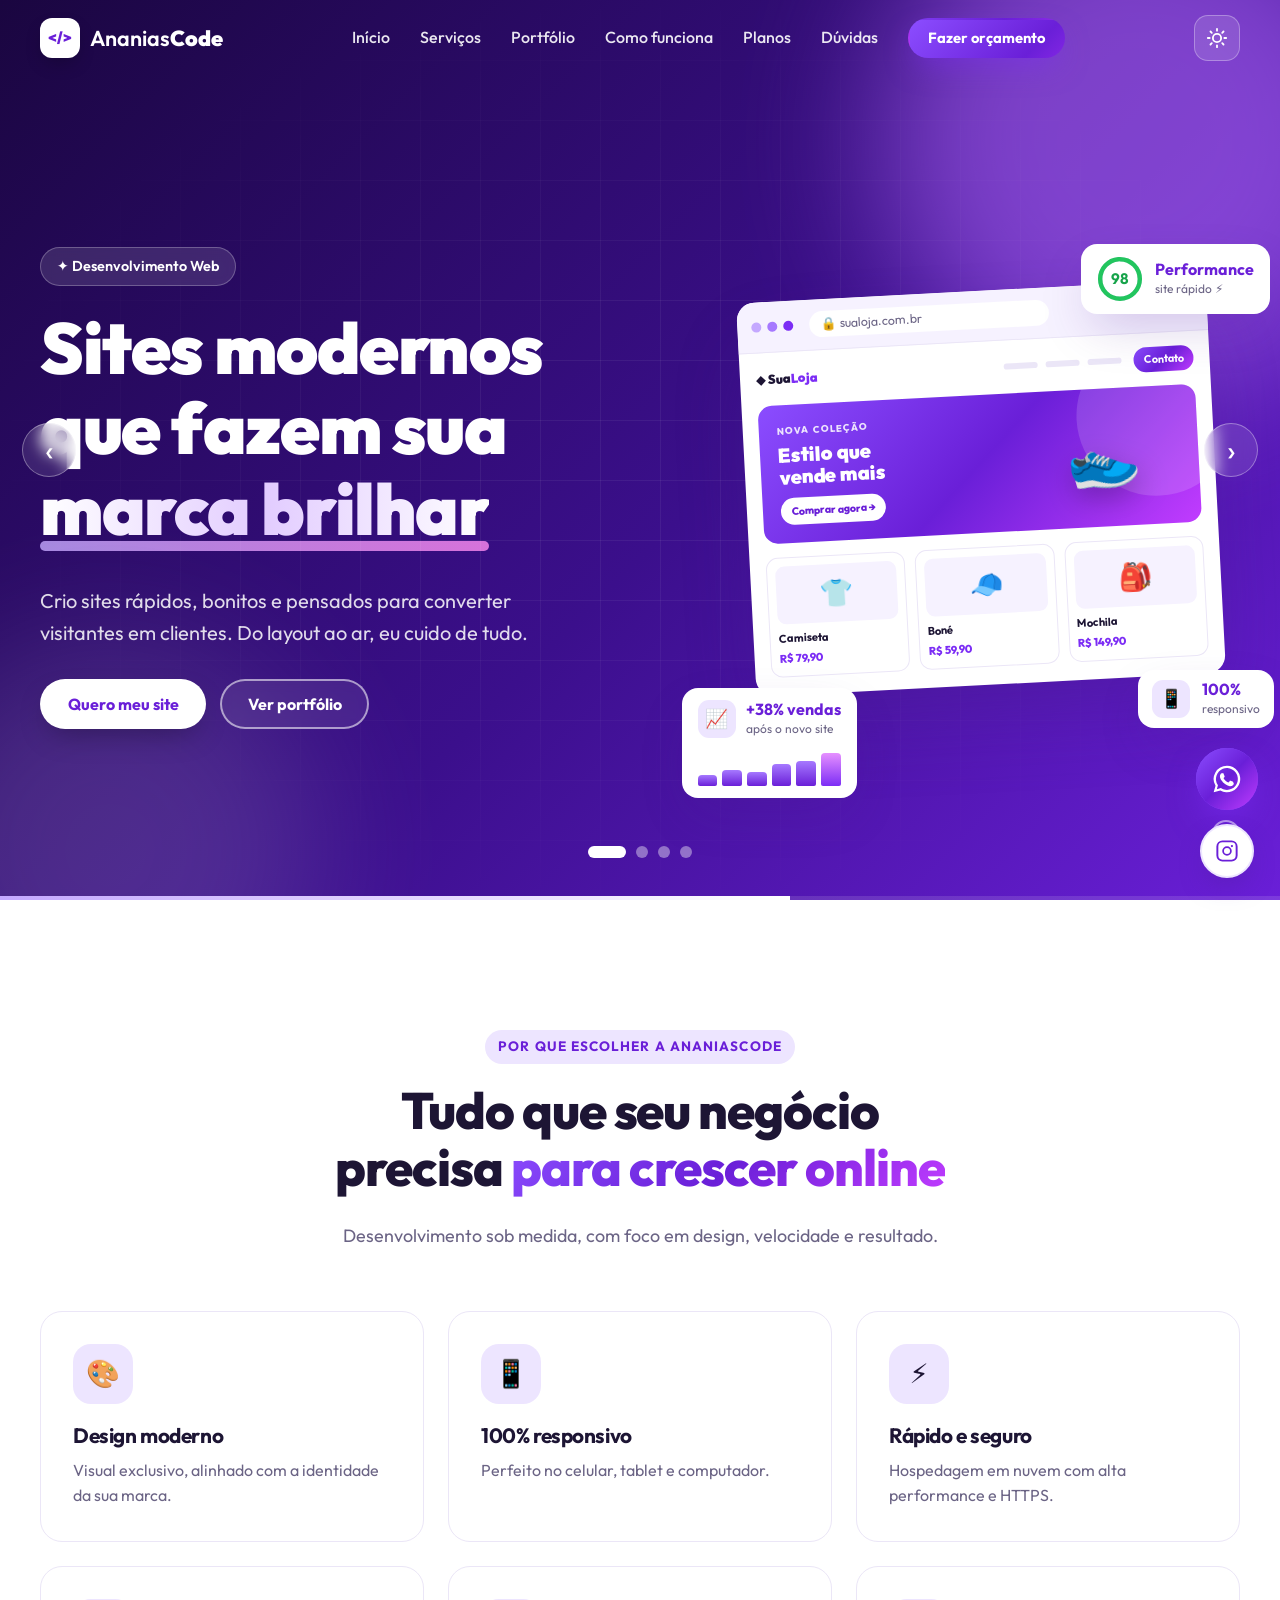
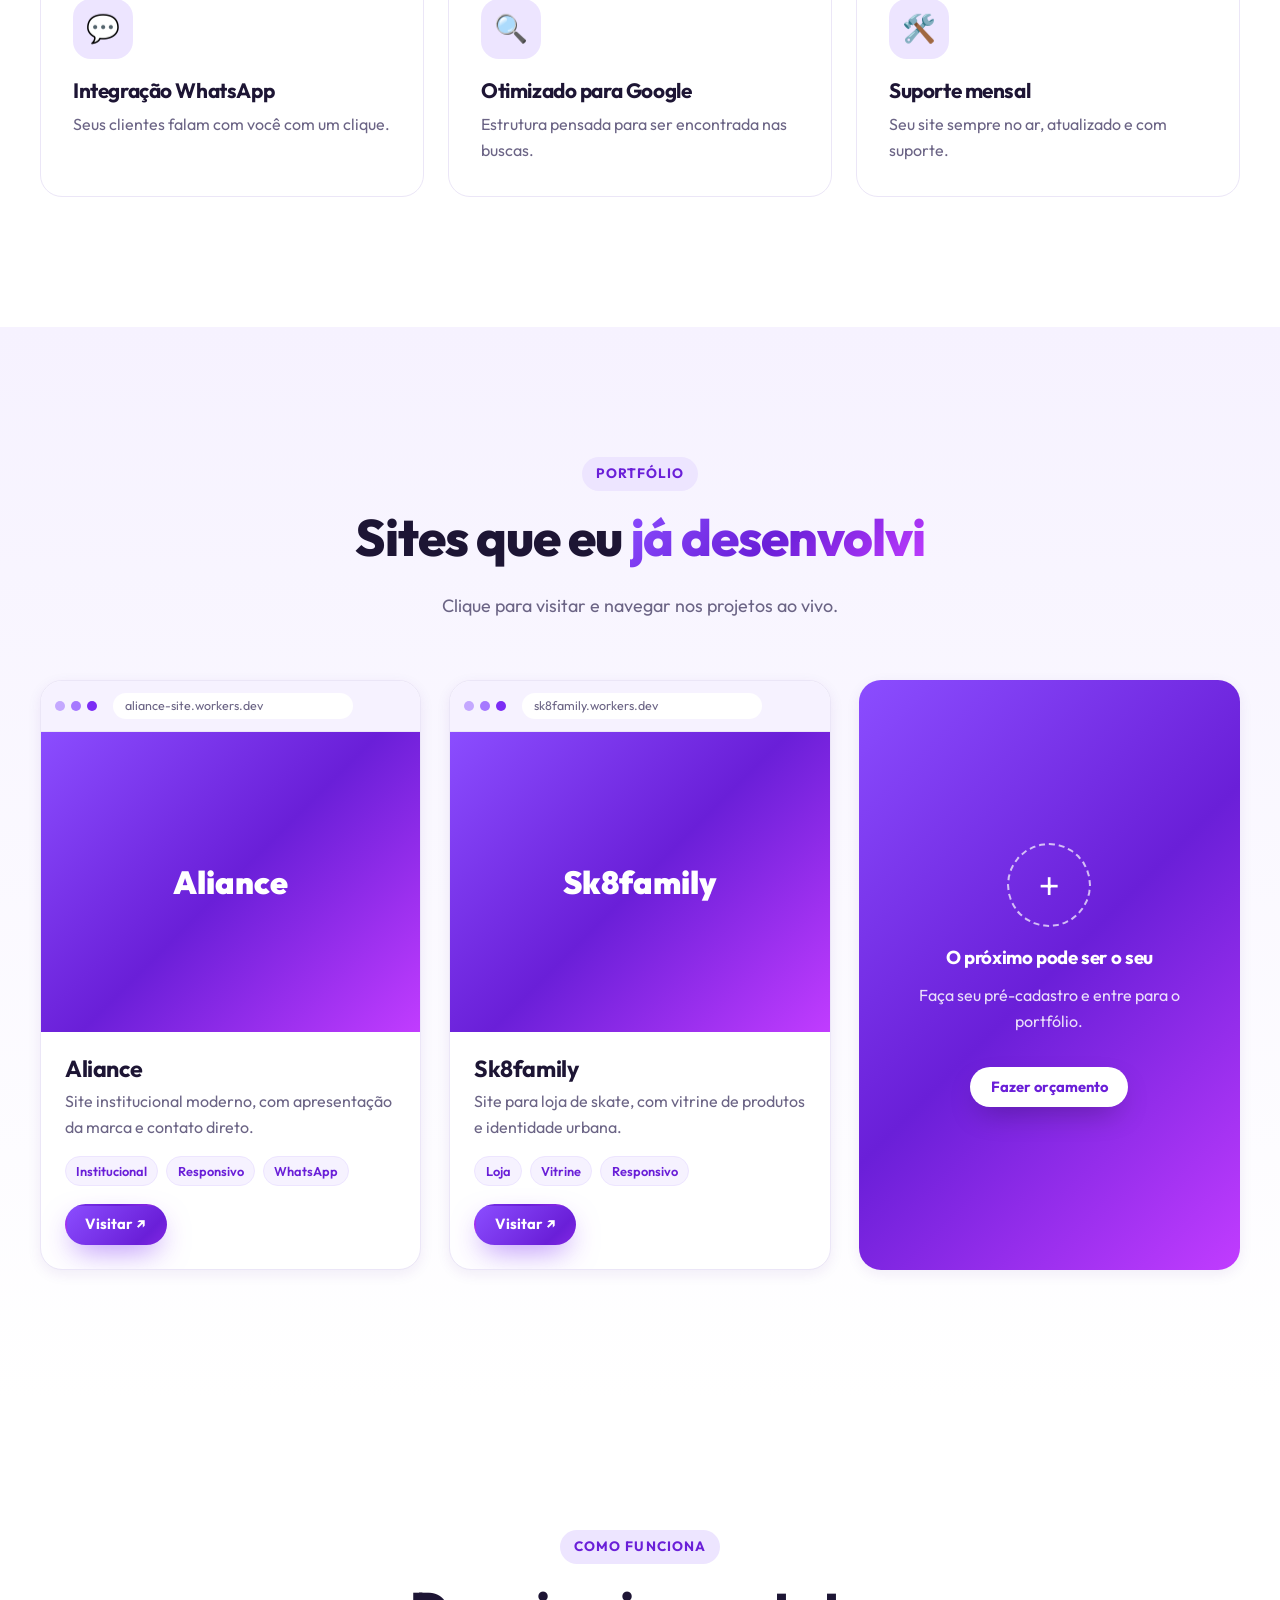
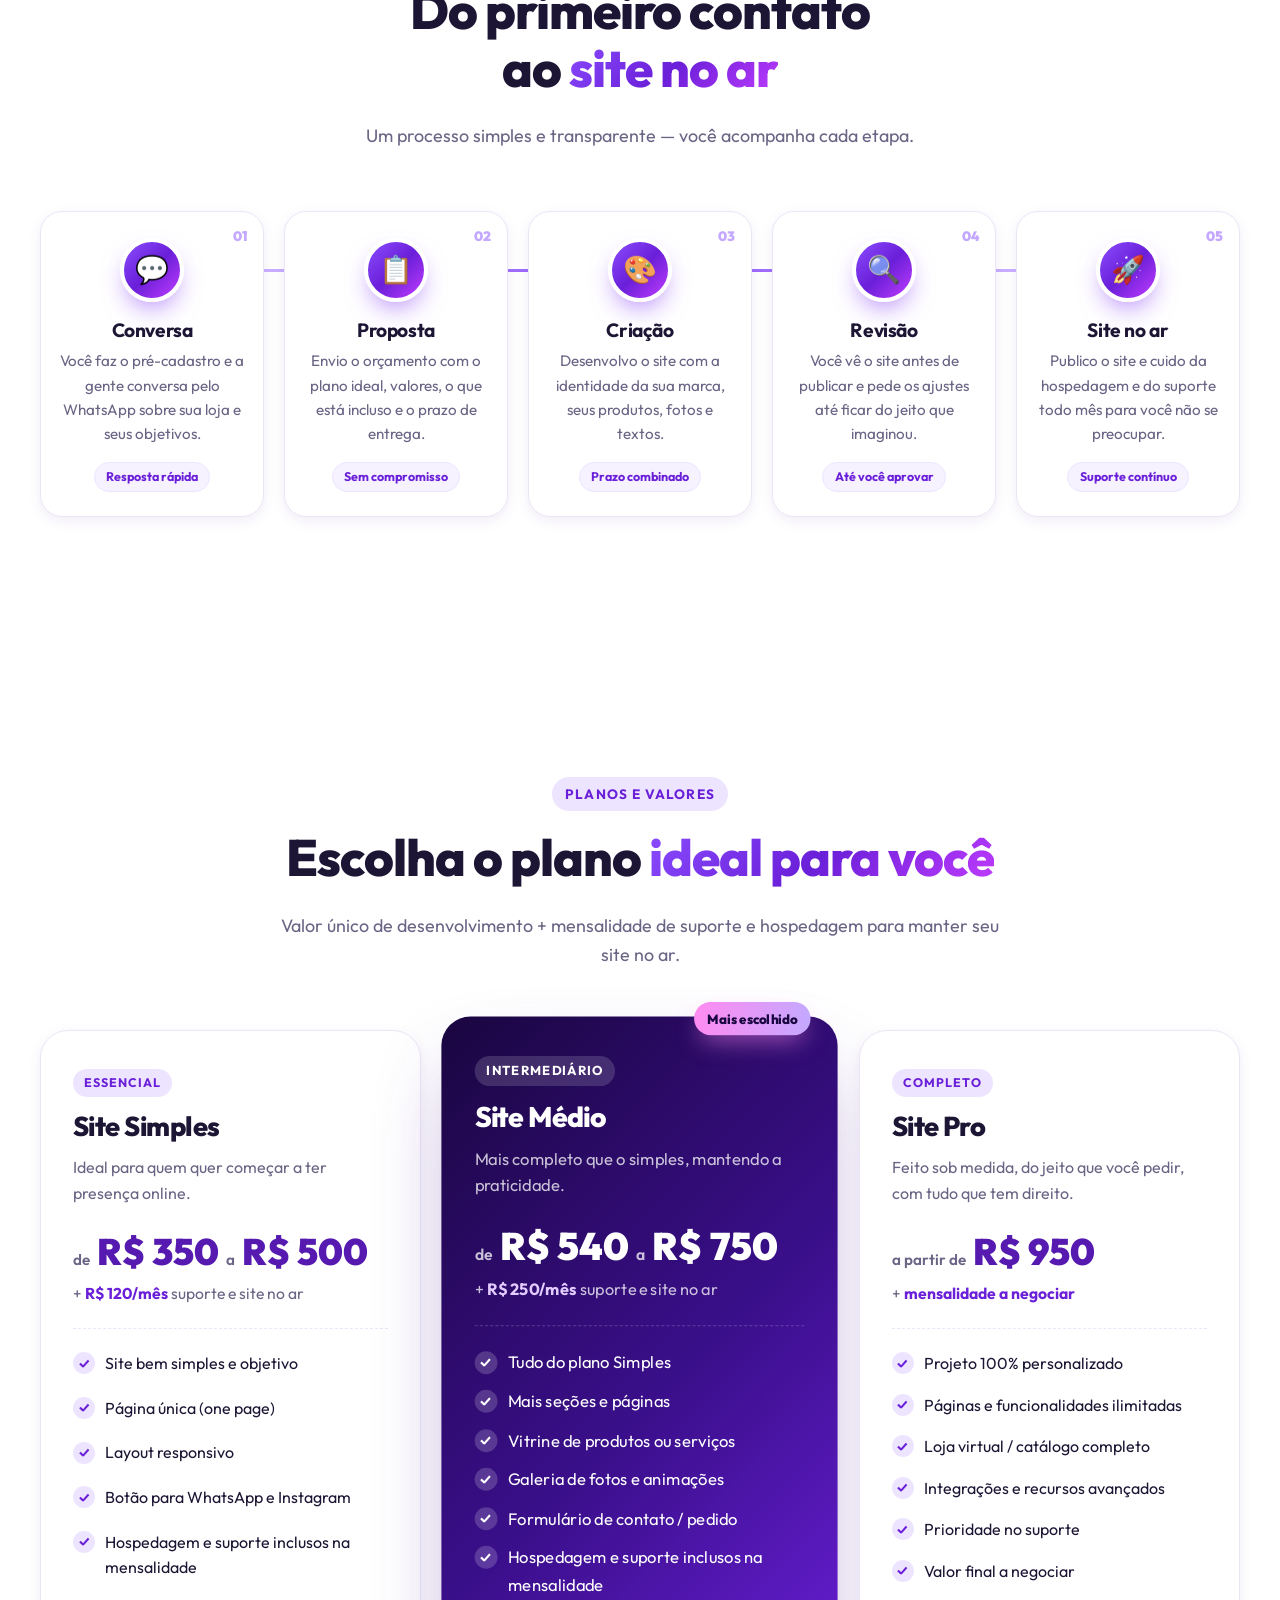
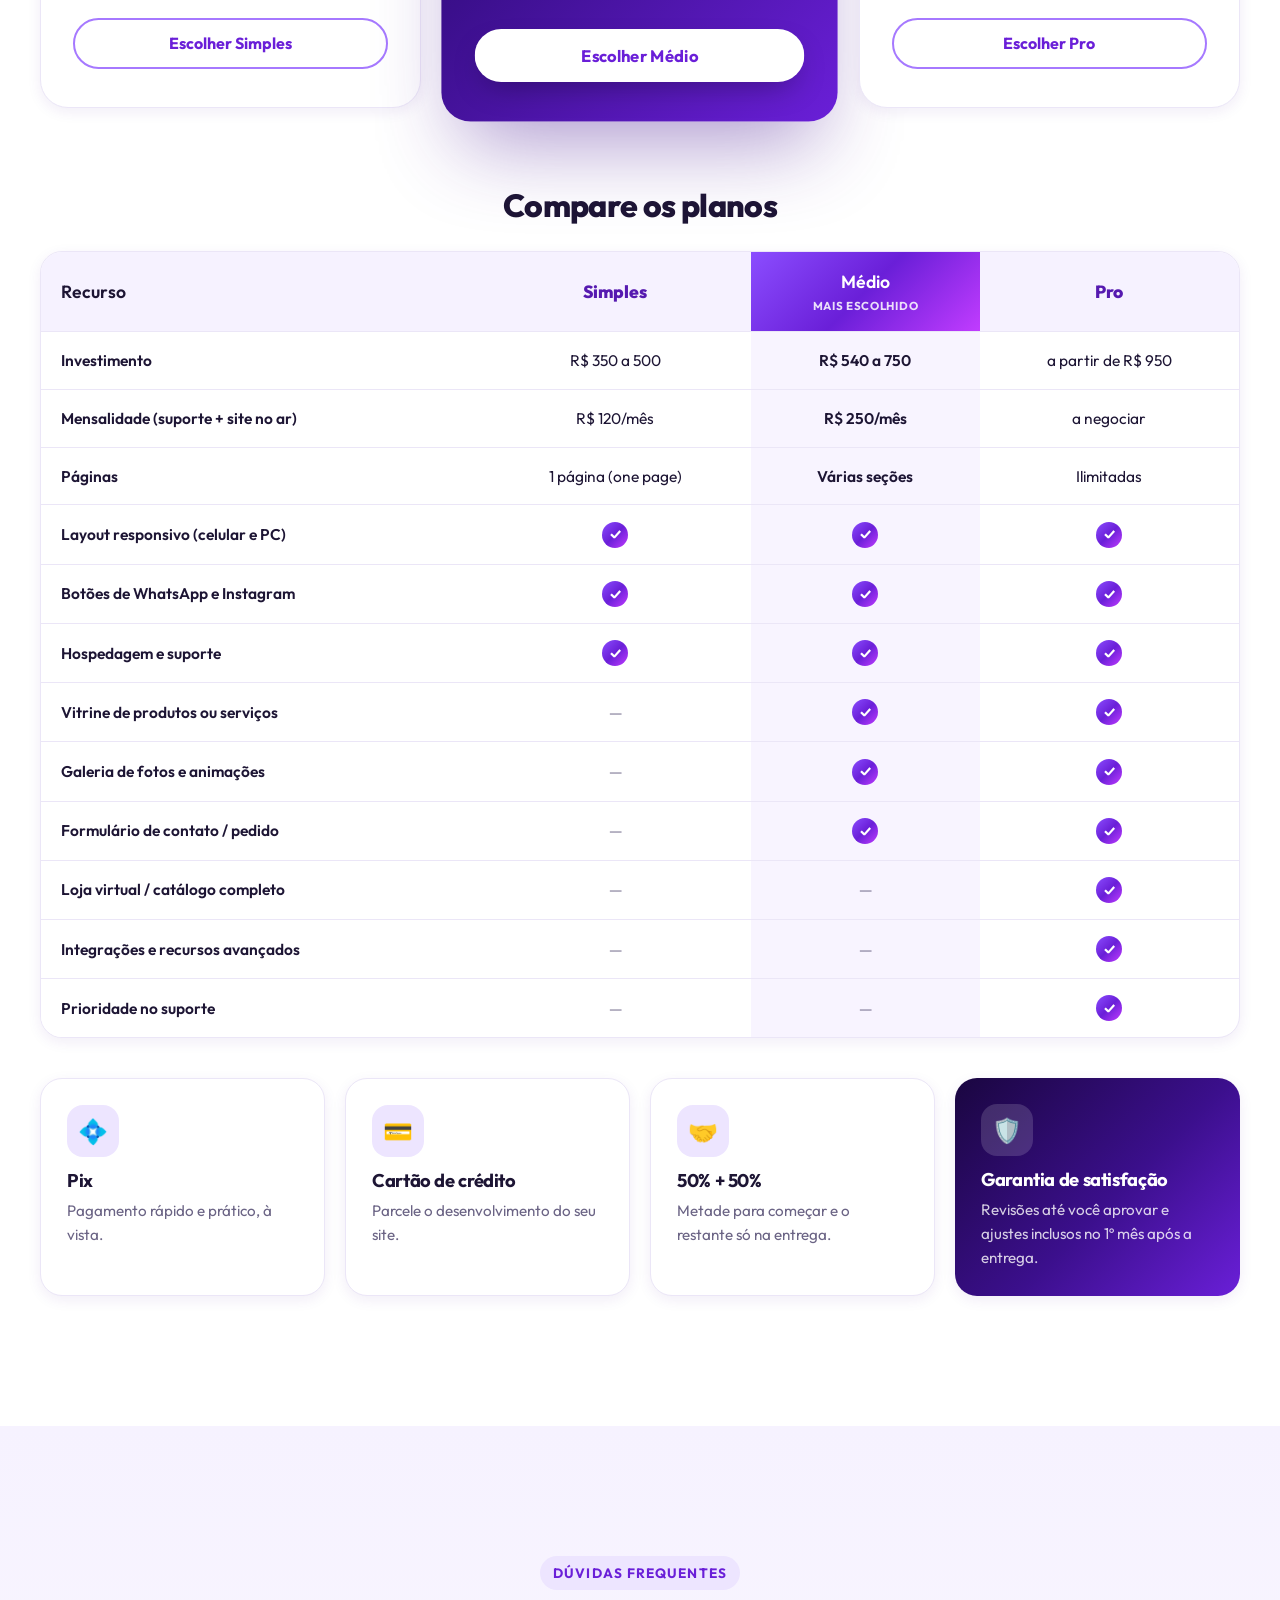
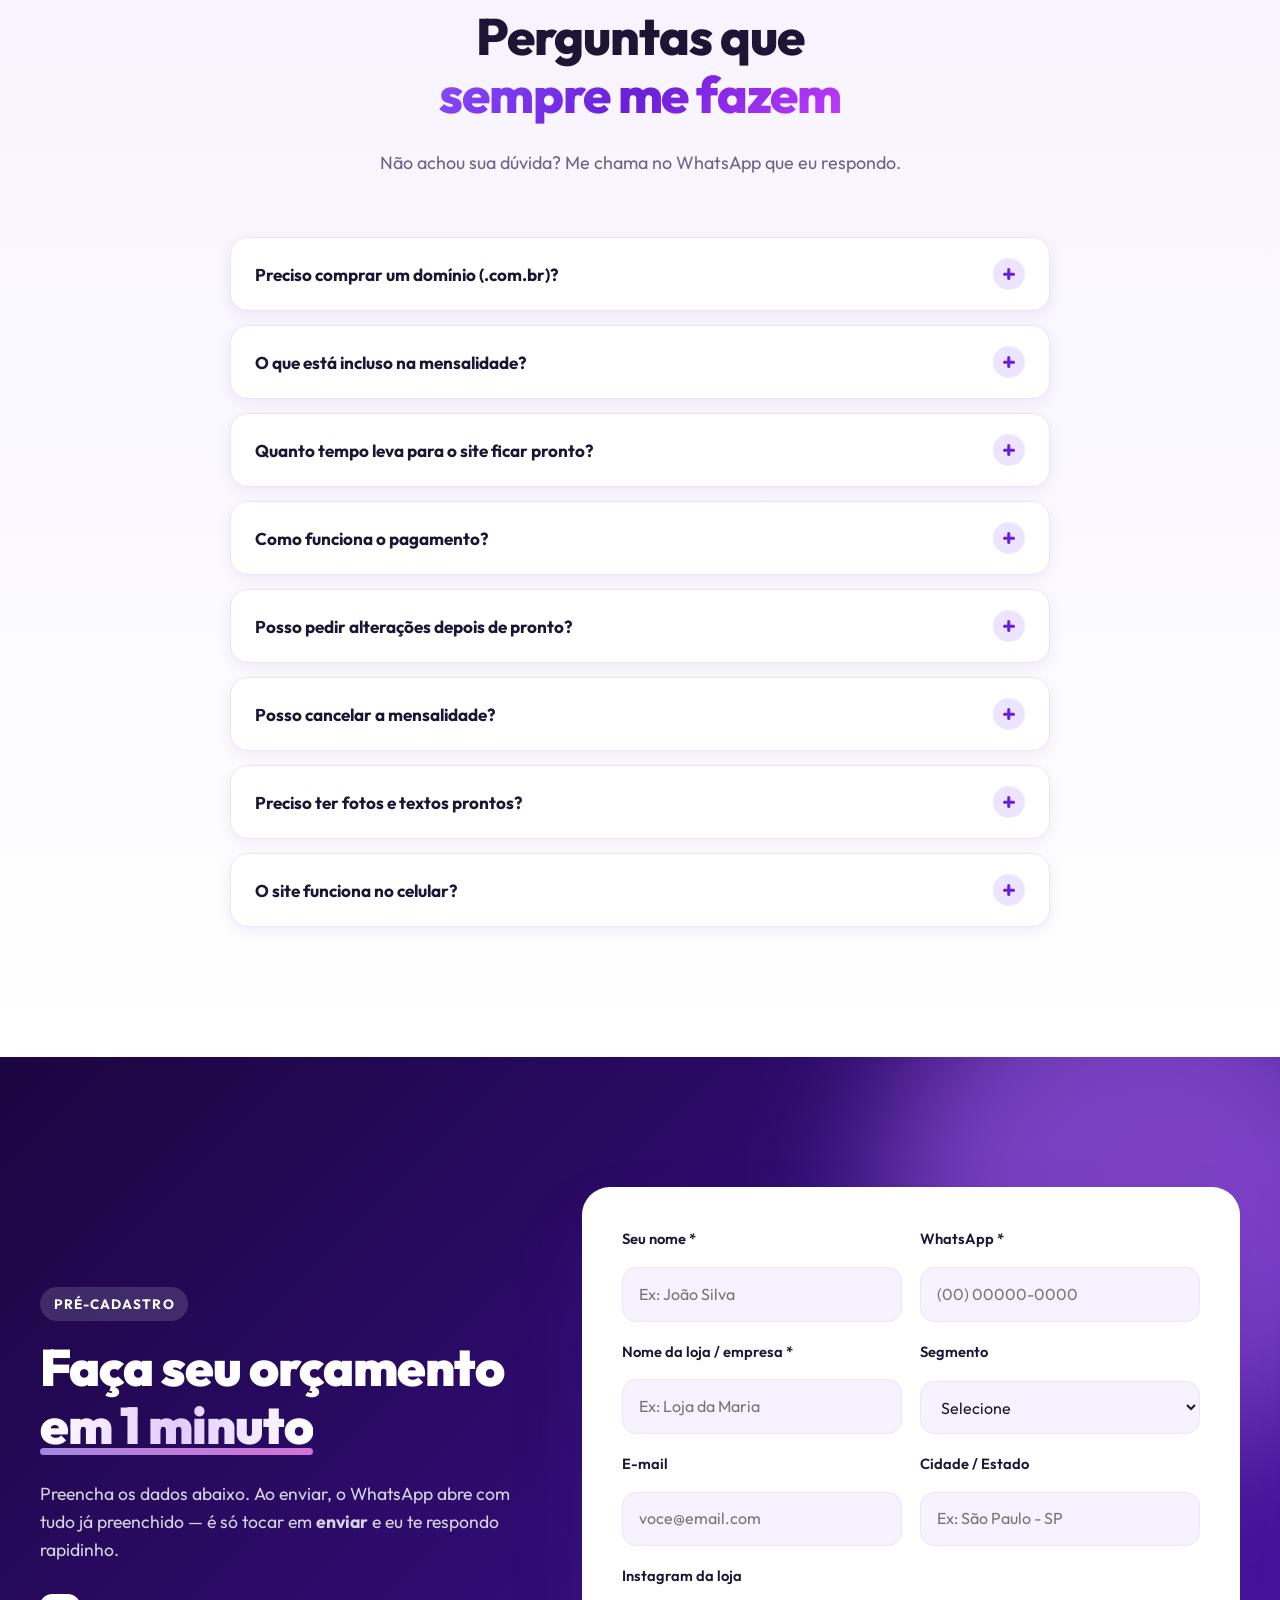
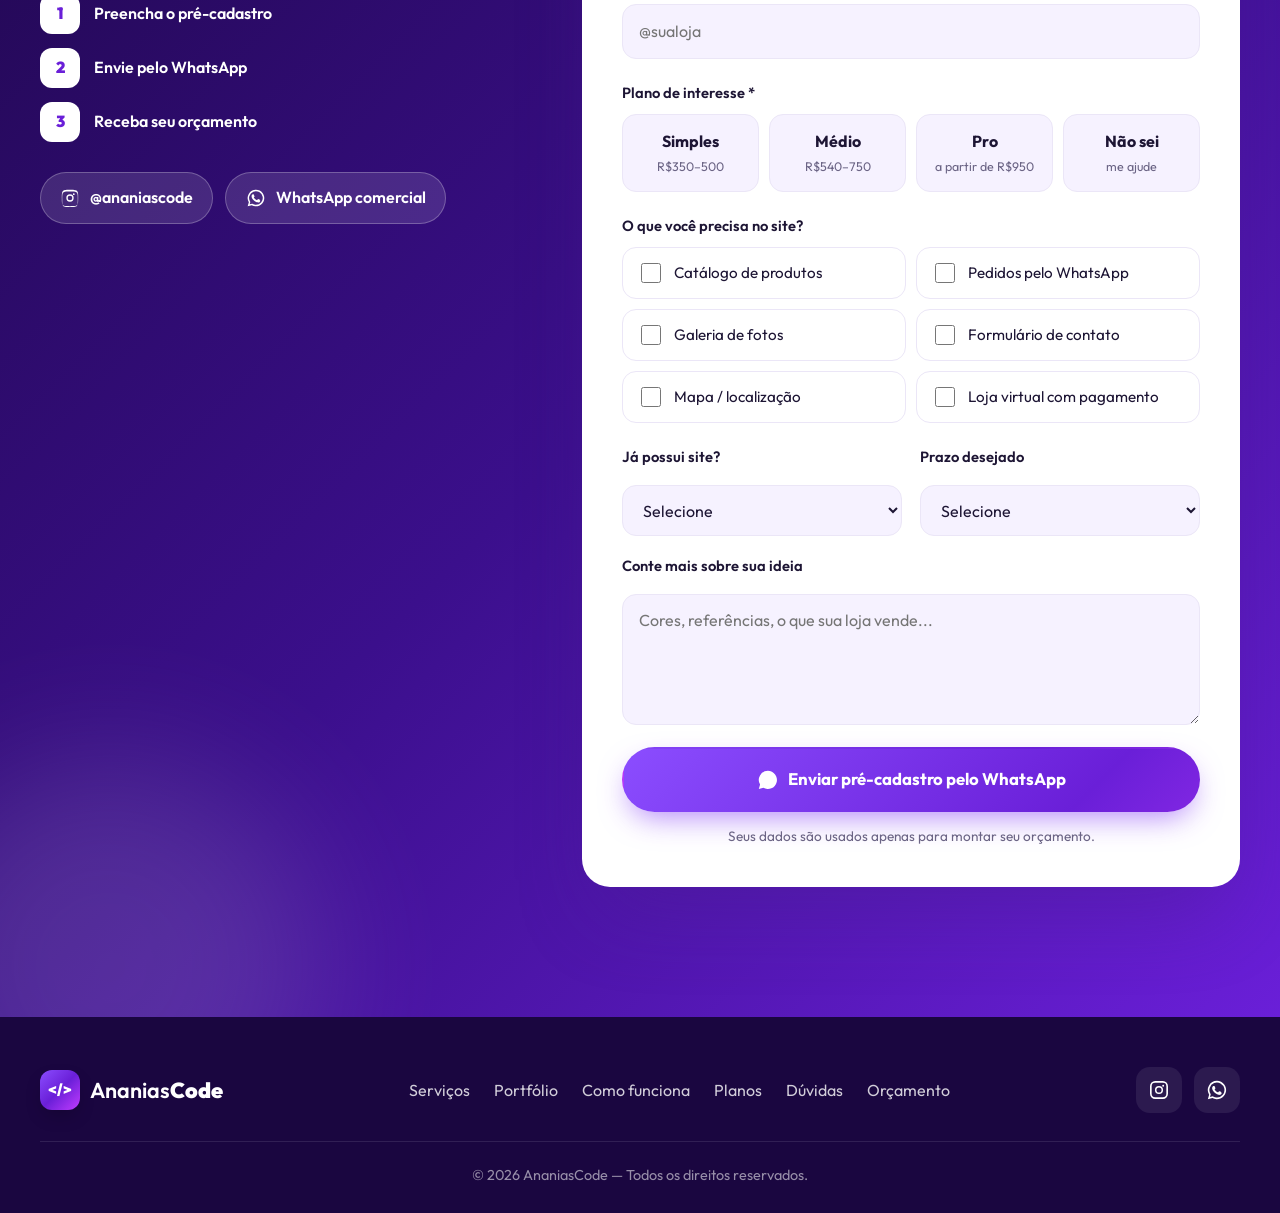
==== commit 630b67bb: "Corrige textos sumindo no tema escuro e deixa as ilustrações do carrossel mais detalhadas Co-Authore" ====
--- a/public/index.html
+++ b/public/index.html
@@ -87,15 +87,33 @@
             </div>
             <div class="slide__visual" aria-hidden="true">
               <div class="mock">
-                <div class="mock__bar"><i></i><i></i><i></i><span>ananiascode.dev</span></div>
+                <div class="mock__bar"><i></i><i></i><i></i><span>🔒 sualoja.com.br</span></div>
                 <div class="mock__body">
-                  <div class="mk mk--hero"></div>
-                  <div class="mk-row"><div class="mk"></div><div class="mk"></div><div class="mk"></div></div>
-                  <div class="mk mk--line"></div><div class="mk mk--line short"></div>
+                  <div class="mk-nav"><b class="mk-logo">◆ Sua<span>Loja</span></b><span class="mk-links"><i></i><i></i><i></i></span><span class="mk-cta">Contato</span></div>
+                  <div class="mk-hero">
+                    <div class="mk-hero__text">
+                      <small>NOVA COLEÇÃO</small>
+                      <strong>Estilo que<br>vende mais</strong>
+                      <span class="mk-hero__btn">Comprar agora →</span>
+                    </div>
+                    <div class="mk-hero__art"><span>👟</span></div>
+                  </div>
+                  <div class="mk-products">
+                    <div class="mk-prod"><div class="mk-prod__img">👕</div><b>Camiseta</b><span>R$ 79,90</span></div>
+                    <div class="mk-prod"><div class="mk-prod__img">🧢</div><b>Boné</b><span>R$ 59,90</span></div>
+                    <div class="mk-prod"><div class="mk-prod__img">🎒</div><b>Mochila</b><span>R$ 149,90</span></div>
+                  </div>
                 </div>
               </div>
-              <div class="float-card fc1"><b>+ Vendas</b><small>site otimizado</small></div>
-              <div class="float-card fc2"><b>100%</b><small>responsivo</small></div>
+              <div class="float-card fc1">
+                <div class="fc-row"><span class="fc-ico">📈</span><div><b>+38% vendas</b><small>após o novo site</small></div></div>
+                <div class="bars"><i style="--h:30%"></i><i style="--h:45%"></i><i style="--h:40%"></i><i style="--h:62%"></i><i style="--h:70%"></i><i style="--h:92%"></i></div>
+              </div>
+              <div class="float-card fc2">
+                <div class="score"><svg viewBox="0 0 36 36"><circle cx="18" cy="18" r="15.5" class="score__bg"/><circle cx="18" cy="18" r="15.5" class="score__fg"/></svg><b>98</b></div>
+                <div><b>Performance</b><small>site rápido ⚡</small></div>
+              </div>
+              <div class="float-card fc4"><span class="fc-ico">📱</span><div><b>100%</b><small>responsivo</small></div></div>
             </div>
           </div>
         </article>
@@ -117,12 +135,26 @@
               <div class="phone">
                 <div class="phone__notch"></div>
                 <div class="phone__screen">
-                  <div class="mk mk--hero"></div>
-                  <div class="mk-grid"><div class="mk"></div><div class="mk"></div><div class="mk"></div><div class="mk"></div></div>
-                  <div class="mk mk--btn"></div>
+                  <div class="ph-status"><b>9:41</b><span>▂▄▆ 🔋</span></div>
+                  <div class="ph-head"><b>◆ Sua<span>Loja</span></b><span class="ph-cart">🛍️<i>2</i></span></div>
+                  <div class="ph-search">🔍 Buscar produtos...</div>
+                  <div class="ph-banner"><div><small>OFERTA DA SEMANA</small><b>-20% OFF</b></div><span>🔥</span></div>
+                  <div class="ph-grid">
+                    <div class="ph-prod"><div>👕</div><b>Camiseta</b><span>R$ 79,90</span></div>
+                    <div class="ph-prod"><div>👟</div><b>Tênis</b><span>R$ 249,90</span></div>
+                    <div class="ph-prod"><div>🧢</div><b>Boné</b><span>R$ 59,90</span></div>
+                    <div class="ph-prod"><div>⌚</div><b>Relógio</b><span>R$ 189,90</span></div>
+                  </div>
+                  <div class="ph-btn">💬 Pedir pelo WhatsApp</div>
                 </div>
               </div>
-              <div class="float-card fc3"><b>🛒 Novo pedido</b><small>via WhatsApp</small></div>
+              <div class="float-card fc3">
+                <div class="fc-row"><span class="fc-ico fc-ico--green">🛒</span><div><b>Novo pedido!</b><small>via WhatsApp • agora</small></div></div>
+                <div class="fc-order"><span>1× Tênis + 1× Boné</span><b>R$ 309,80</b></div>
+              </div>
+              <div class="float-card fc5">
+                <div><span class="stars">★★★★★</span><small><b>4,9</b> avaliação dos clientes</small></div>
+              </div>
             </div>
           </div>
         </article>
@@ -179,11 +211,27 @@
             </div>
             <div class="slide__visual" aria-hidden="true">
               <div class="chat">
-                <div class="chat__head"><span class="chat__avatar">&lt;/&gt;</span><div><b>AnaniasCode</b><small>online</small></div></div>
-                <div class="bubble in">Olá! Quero um site para minha loja 👋</div>
-                <div class="bubble out">Perfeito! Já recebi seu pré-cadastro. Vamos montar seu orçamento 🚀</div>
-                <div class="bubble in">Show! 💜</div>
-              </div>
+                <div class="chat__head">
+                  <span class="chat__avatar">&lt;/&gt;</span>
+                  <div class="chat__who"><b>AnaniasCode</b><small>online</small></div>
+                  <span class="chat__icons">📹 📞</span>
+                </div>
+                <div class="chat__body">
+                  <div class="chat__day">HOJE</div>
+                  <div class="bubble in">Olá! Quero um site para minha loja 👋<time>14:02</time></div>
+                  <div class="bubble in bubble--card">
+                    <b>📋 Pré-cadastro</b>
+                    <span><i>Loja</i> Moda da Ana</span>
+                    <span><i>Plano</i> Site Médio</span>
+                    <span><i>Prazo</i> Até 15 dias</span>
+                    <time>14:02</time>
+                  </div>
+                  <div class="bubble out">Perfeito! Já recebi seu pré-cadastro. Vamos montar seu orçamento 🚀<time>14:03 <svg viewBox="0 0 16 11" class="ticks"><path d="M1 5.5l3 3L10 1.5M6 8.5l1 1L14 1.5"/></svg></time></div>
+                  <div class="bubble in typing"><i></i><i></i><i></i></div>
+                </div>
+                <div class="chat__input"><span>😊 Mensagem</span><i>➤</i></div>
+              </div>
+              <div class="float-card fc6"><span class="fc-ico">⚡</span><div><b>Resposta rápida</b><small>orçamento sem compromisso</small></div></div>
             </div>
           </div>
         </article>
--- a/public/styles.css
+++ b/public/styles.css
@@ -210,33 +210,114 @@
 /* visuais */
 .slide__visual { position: relative; display: grid; place-items: center; min-height: 420px; transform: scale(.92); opacity: 0; transition: transform 1s ease .2s, opacity 1s ease .2s; }
 .slide.is-active .slide__visual { transform: none; opacity: 1; }
-.mock { width: min(460px, 100%); border-radius: 18px; background: #fff; box-shadow: var(--shadow-lg); overflow: hidden; transform: rotate(-3deg); animation: bob 6s ease-in-out infinite; }
-.mock__bar, .work__bar { display: flex; align-items: center; gap: 6px; padding: 12px 14px; background: var(--purple-50); border-bottom: 1px solid var(--line); }
+/* ---- visuais do carrossel (sempre em cores claras, nos 2 temas) ---- */
+.slide__visual { --ink: #1d1534; --muted: #6b6485; --line: #ebe6f7; color: var(--ink); }
+.mock__bar, .work__bar { display: flex; align-items: center; gap: 6px; padding: 12px 14px; background: var(--purple-50); border-bottom: 1px solid #ebe6f7; }
 .mock__bar i, .work__bar i { width: 10px; height: 10px; border-radius: 50%; background: var(--purple-300); }
 .mock__bar i:nth-child(2), .work__bar i:nth-child(2) { background: var(--purple-400); }
 .mock__bar i:nth-child(3), .work__bar i:nth-child(3) { background: var(--purple-600); }
-.mock__bar span, .work__bar span { margin-left: 10px; font-size: .78rem; color: var(--muted); background: #fff; padding: 3px 12px; border-radius: 99px; flex: 1; max-width: 240px; overflow: hidden; text-overflow: ellipsis; white-space: nowrap; }
-.mock__body { padding: 18px; display: grid; gap: 12px; }
-.mk { border-radius: 10px; background: var(--purple-100); height: 54px; }
-.mk--hero { height: 130px; background: var(--grad); }
-.mk-row { display: grid; grid-template-columns: repeat(3, 1fr); gap: 10px; }
-.mk--line { height: 12px; }
-.mk--line.short { width: 60%; }
-.mk--btn { height: 38px; background: var(--grad); border-radius: 99px; }
-.mk-grid { display: grid; grid-template-columns: 1fr 1fr; gap: 10px; }
-.mk-grid .mk { height: 78px; }
-
-.float-card { position: absolute; background: #fff; color: var(--ink); padding: 14px 18px; border-radius: 16px; box-shadow: var(--shadow); display: grid; animation: bob 5s ease-in-out infinite; }
-.float-card b { font-size: 1.15rem; color: var(--purple-700); }
-.float-card small { color: var(--muted); }
-.fc1 { left: -10px; bottom: 40px; animation-delay: -1s; }
-.fc2 { right: -6px; top: 30px; animation-delay: -2.5s; }
-.fc3 { left: 0; top: 70px; animation-delay: -1.5s; }
+.mock__bar span, .work__bar span { margin-left: 10px; font-size: .78rem; color: #6b6485; background: #fff; padding: 3px 12px; border-radius: 99px; flex: 1; max-width: 240px; overflow: hidden; text-overflow: ellipsis; white-space: nowrap; }
 @keyframes bob { 50% { translate: 0 -14px; } }
 
-.phone { width: 250px; height: 470px; border-radius: 40px; background: #120830; padding: 12px; box-shadow: var(--shadow-lg); position: relative; animation: bob 6s ease-in-out infinite; }
-.phone__notch { position: absolute; top: 14px; left: 50%; translate: -50% 0; width: 90px; height: 22px; border-radius: 99px; background: #120830; z-index: 2; }
-.phone__screen { height: 100%; border-radius: 30px; background: #fff; padding: 44px 14px 14px; display: grid; gap: 12px; align-content: start; }
+/* slide 1 — navegador */
+.mock { width: min(470px, 100%); border-radius: 18px; background: #fff; box-shadow: var(--shadow-lg); overflow: hidden; transform: rotate(-3deg); animation: bob 6s ease-in-out infinite; }
+.mock__body { padding: 14px 16px 18px; display: grid; gap: 14px; }
+.mk-nav { display: flex; align-items: center; gap: 12px; font-size: .8rem; }
+.mk-logo { font-weight: 900; color: #1d1534; }
+.mk-logo span, .ph-head b span { color: var(--purple-600); }
+.mk-links { display: flex; gap: 8px; margin-left: auto; }
+.mk-links i { width: 34px; height: 6px; border-radius: 6px; background: #ebe6f7; }
+.mk-cta { font-size: .68rem; font-weight: 700; color: #fff; background: var(--grad); padding: .35em .9em; border-radius: 99px; }
+.mk-hero { position: relative; display: grid; grid-template-columns: 1.2fr .8fr; align-items: center; padding: 18px; border-radius: 14px; background: var(--grad); color: #fff; overflow: hidden; }
+.mk-hero::after { content: ""; position: absolute; width: 160px; height: 160px; border-radius: 50%; background: rgba(255,255,255,.14); right: -40px; top: -50px; }
+.mk-hero__text { display: grid; gap: 6px; position: relative; z-index: 1; }
+.mk-hero__text small { font-size: .6rem; font-weight: 800; letter-spacing: .12em; opacity: .85; }
+.mk-hero__text strong { font-size: 1.25rem; line-height: 1.1; font-weight: 900; }
+.mk-hero__btn { justify-self: start; margin-top: 4px; font-size: .66rem; font-weight: 800; color: var(--purple-700); background: #fff; padding: .45em 1em; border-radius: 99px; }
+.mk-hero__art { position: relative; z-index: 1; display: grid; place-items: center; }
+.mk-hero__art span { font-size: 3.6rem; filter: drop-shadow(0 10px 14px rgba(0,0,0,.25)); transform: rotate(-14deg); }
+.mk-products { display: grid; grid-template-columns: repeat(3, 1fr); gap: 10px; }
+.mk-prod { display: grid; gap: 2px; padding: 8px; border-radius: 12px; border: 1px solid #ebe6f7; font-size: .7rem; }
+.mk-prod__img { height: 58px; border-radius: 9px; background: var(--purple-50); display: grid; place-items: center; font-size: 1.7rem; margin-bottom: 4px; }
+.mk-prod b { color: #1d1534; }
+.mk-prod span { color: var(--purple-600); font-weight: 800; }
+
+/* cartões flutuantes */
+.float-card { position: absolute; z-index: 2; background: #fff; color: #1d1534; padding: 12px 16px; border-radius: 16px; box-shadow: var(--shadow); display: flex; align-items: center; gap: 12px; animation: bob 5s ease-in-out infinite; }
+.float-card b { display: block; font-size: 1rem; color: var(--purple-700); line-height: 1.2; }
+.float-card small { display: block; color: #6b6485; font-size: .75rem; }
+.fc-row { display: flex; align-items: center; gap: 10px; }
+.fc-ico { width: 38px; height: 38px; flex-shrink: 0; border-radius: 11px; display: grid; place-items: center; background: var(--purple-100); font-size: 1.15rem; }
+.fc-ico--green { background: #dcfce7; }
+.fc1 { left: -40px; bottom: -100px; flex-direction: column; align-items: stretch; animation-delay: -1s; }
+.bars { display: flex; align-items: flex-end; gap: 5px; height: 36px; }
+.bars i { flex: 1; height: var(--h); border-radius: 4px 4px 2px 2px; background: linear-gradient(180deg, var(--purple-400), var(--purple-700)); animation: grow 1.2s ease both; }
+.bars i:last-child { background: linear-gradient(180deg, #e690ff, var(--purple-600)); }
+@keyframes grow { from { height: 0; } }
+.fc2 { right: -30px; top: -34px; animation-delay: -2.5s; }
+.score { position: relative; width: 46px; height: 46px; display: grid; place-items: center; }
+.score svg { position: absolute; inset: 0; transform: rotate(-90deg); }
+.score circle { fill: none; stroke-width: 3.5; }
+.score__bg { stroke: #ede5ff; }
+.score__fg { stroke: #22c55e; stroke-linecap: round; stroke-dasharray: 97.4; stroke-dashoffset: 2; }
+.score b { color: #16a34a !important; font-size: .95rem !important; }
+.fc4 { right: -34px; bottom: -30px; animation-delay: -3.5s; padding: 10px 14px; }
+
+/* slide 2 — celular */
+.phone { width: 260px; height: 500px; border-radius: 42px; background: #120830; padding: 11px; box-shadow: var(--shadow-lg), inset 0 0 0 2px #2e1a5e; position: relative; animation: bob 6s ease-in-out infinite; }
+.phone__notch { position: absolute; top: 18px; left: 50%; translate: -50% 0; width: 84px; height: 22px; border-radius: 99px; background: #120830; z-index: 2; }
+.phone__screen { height: 100%; border-radius: 32px; background: #fff; padding: 12px 13px 14px; display: flex; flex-direction: column; gap: 9px; overflow: hidden; font-size: .68rem; }
+.ph-status { display: flex; justify-content: space-between; padding: 2px 8px 6px; font-size: .62rem; color: #1d1534; }
+.ph-head { display: flex; justify-content: space-between; align-items: center; }
+.ph-head b { font-size: .9rem; font-weight: 900; color: #1d1534; }
+.ph-cart { position: relative; font-size: 1.05rem; }
+.ph-cart i { position: absolute; top: -5px; right: -7px; width: 15px; height: 15px; border-radius: 50%; background: #e11d48; color: #fff; font-style: normal; font-size: .55rem; font-weight: 800; display: grid; place-items: center; }
+.ph-search { padding: 7px 10px; border-radius: 10px; background: var(--purple-50); color: #8f88a8; }
+.ph-banner { display: flex; align-items: center; justify-content: space-between; padding: 12px; border-radius: 14px; background: var(--grad); color: #fff; }
+.ph-banner small { display: block; font-size: .52rem; font-weight: 800; letter-spacing: .1em; opacity: .85; }
+.ph-banner b { font-size: 1.15rem; font-weight: 900; }
+.ph-banner > span { font-size: 1.8rem; }
+.ph-grid { display: grid; grid-template-columns: 1fr 1fr; gap: 8px; }
+.ph-prod { display: grid; gap: 1px; padding: 6px; border-radius: 11px; border: 1px solid #ebe6f7; }
+.ph-prod div { height: 48px; border-radius: 8px; background: var(--purple-50); display: grid; place-items: center; font-size: 1.5rem; margin-bottom: 3px; }
+.ph-prod b { color: #1d1534; font-size: .66rem; }
+.ph-prod span { color: var(--purple-600); font-weight: 800; font-size: .64rem; }
+.ph-btn { margin-top: auto; text-align: center; padding: 10px; border-radius: 99px; background: #22c55e; color: #fff; font-weight: 800; font-size: .72rem; box-shadow: 0 8px 18px -6px rgba(34, 197, 94, .6); }
+.fc3 { left: -60px; top: 40px; flex-direction: column; align-items: stretch; gap: 8px; animation-delay: -1.5s; }
+.fc-order { display: flex; justify-content: space-between; gap: 14px; font-size: .75rem; color: #6b6485; padding-top: 8px; border-top: 1px dashed #ebe6f7; }
+.fc-order b { font-size: .8rem; color: #16a34a; }
+.fc5 { right: -20px; bottom: 70px; animation-delay: -3s; }
+.stars { color: #f59e0b; letter-spacing: 2px; font-size: 1rem; }
+.fc5 small b { display: inline; font-size: .8rem; color: #1d1534; }
+
+/* slide 4 — conversa no WhatsApp */
+.chat { width: min(390px, 100%); background: #efeae2; color: #1d1534; border-radius: 24px; overflow: hidden; box-shadow: var(--shadow-lg); animation: bob 6s ease-in-out infinite; }
+.chat__head { display: flex; align-items: center; gap: 12px; padding: 12px 16px; background: var(--grad); color: #fff; }
+.chat__avatar { width: 40px; height: 40px; border-radius: 50%; display: grid; place-items: center; background: #fff; color: var(--purple-700); font-weight: 900; font-size: .8rem; }
+.chat__who b { display: block; line-height: 1.2; }
+.chat__who small { color: #bbf7d0; font-weight: 600; font-size: .75rem; }
+.chat__icons { margin-left: auto; letter-spacing: 6px; font-size: .9rem; }
+.chat__body { display: flex; flex-direction: column; gap: 8px; padding: 14px; background-image: radial-gradient(rgba(106, 31, 216, .07) 1px, transparent 1px); background-size: 14px 14px; }
+.chat__day { align-self: center; font-size: .65rem; font-weight: 700; color: #6b6485; background: #fff; padding: 3px 10px; border-radius: 8px; }
+.bubble { position: relative; padding: 8px 12px 18px; border-radius: 12px; max-width: 82%; font-size: .86rem; line-height: 1.4; box-shadow: 0 1px 1px rgba(0,0,0,.08); }
+.bubble time { position: absolute; right: 10px; bottom: 4px; font-size: .6rem; opacity: .7; display: inline-flex; align-items: center; gap: 3px; }
+.bubble.in { background: #fff; color: #1d1534; border-top-left-radius: 3px; align-self: flex-start; }
+.bubble.out { background: var(--grad); color: #fff; align-self: flex-end; border-top-right-radius: 3px; }
+.ticks { width: 15px; height: 10px; fill: none; stroke: #7dd3fc; stroke-width: 1.6; stroke-linecap: round; stroke-linejoin: round; }
+.bubble--card { display: grid; gap: 3px; min-width: 64%; border-left: 3px solid var(--purple-500); }
+.bubble--card b { color: var(--purple-700); font-size: .82rem; }
+.bubble--card span { display: flex; justify-content: space-between; gap: 12px; font-size: .76rem; }
+.bubble--card i { font-style: normal; color: #6b6485; }
+.typing { display: flex; gap: 4px; padding: 12px 14px; }
+.typing i { width: 7px; height: 7px; border-radius: 50%; background: var(--purple-400); animation: typing 1.2s infinite; }
+.typing i:nth-child(2) { animation-delay: .15s; }
+.typing i:nth-child(3) { animation-delay: .3s; }
+@keyframes typing { 0%, 60%, 100% { transform: translateY(0); opacity: .5; } 30% { transform: translateY(-4px); opacity: 1; } }
+.chat__input { display: flex; align-items: center; gap: 10px; padding: 10px 12px; background: #f0f0f0; }
+.chat__input span { flex: 1; background: #fff; color: #8f88a8; border-radius: 99px; padding: 8px 14px; font-size: .8rem; }
+.chat__input i { width: 36px; height: 36px; border-radius: 50%; display: grid; place-items: center; background: var(--grad); color: #fff; font-style: normal; font-size: .85rem; }
+.fc6 { left: -30px; bottom: -62px; animation-delay: -2s; }
+
 
 .showcase { position: relative; width: 100%; max-width: 500px; height: 420px; }
 .shot { position: absolute; width: 74%; border-radius: 16px; overflow: hidden; background: #fff; box-shadow: var(--shadow-lg); transition: transform .5s ease, box-shadow .5s ease; }
@@ -256,14 +337,6 @@
 .shot__label { position: absolute; left: 14px; bottom: 14px; z-index: 2; padding: .4em 1em; border-radius: 99px; background: #fff; color: var(--purple-700); font-weight: 800; font-size: .95rem; box-shadow: 0 8px 20px -6px rgba(46, 13, 99, .45); }
 .shot-badge { position: absolute; left: 4%; bottom: 4px; z-index: 3; padding: .7em 1.3em; border-radius: 99px; border: 2px dashed rgba(255,255,255,.7); background: rgba(255,255,255,.12); color: #fff; font-weight: 800; backdrop-filter: blur(8px); animation: bob 5s ease-in-out infinite; transition: background .25s, color .25s; }
 .shot-badge:hover { background: #fff; color: var(--purple-700); }
-
-.chat { width: min(380px, 100%); background: rgba(255,255,255,.95); color: var(--ink); border-radius: 24px; padding: 18px; box-shadow: var(--shadow-lg); display: grid; gap: 12px; animation: bob 6s ease-in-out infinite; }
-.chat__head { display: flex; align-items: center; gap: 12px; padding-bottom: 12px; border-bottom: 1px solid var(--line); }
-.chat__head small { display: block; color: #22c55e; font-weight: 600; }
-.chat__avatar { width: 42px; height: 42px; border-radius: 50%; display: grid; place-items: center; background: var(--grad); color: #fff; font-weight: 900; font-size: .85rem; }
-.bubble { padding: 10px 14px; border-radius: 16px; max-width: 85%; font-size: .95rem; }
-.bubble.in { background: var(--purple-50); border-bottom-left-radius: 4px; }
-.bubble.out { background: var(--grad); color: #fff; justify-self: end; border-bottom-right-radius: 4px; }
 
 /* controles */
 .hero__arrow { position: absolute; top: 50%; translate: 0 -50%; z-index: 5; width: 54px; height: 54px; border-radius: 50%; border: 1px solid rgba(255,255,255,.35); background: rgba(255,255,255,.1); color: #fff; font-size: 2rem; line-height: 1; backdrop-filter: blur(8px); transition: background .25s, transform .25s; display: grid; place-items: center; padding-bottom: 4px; }
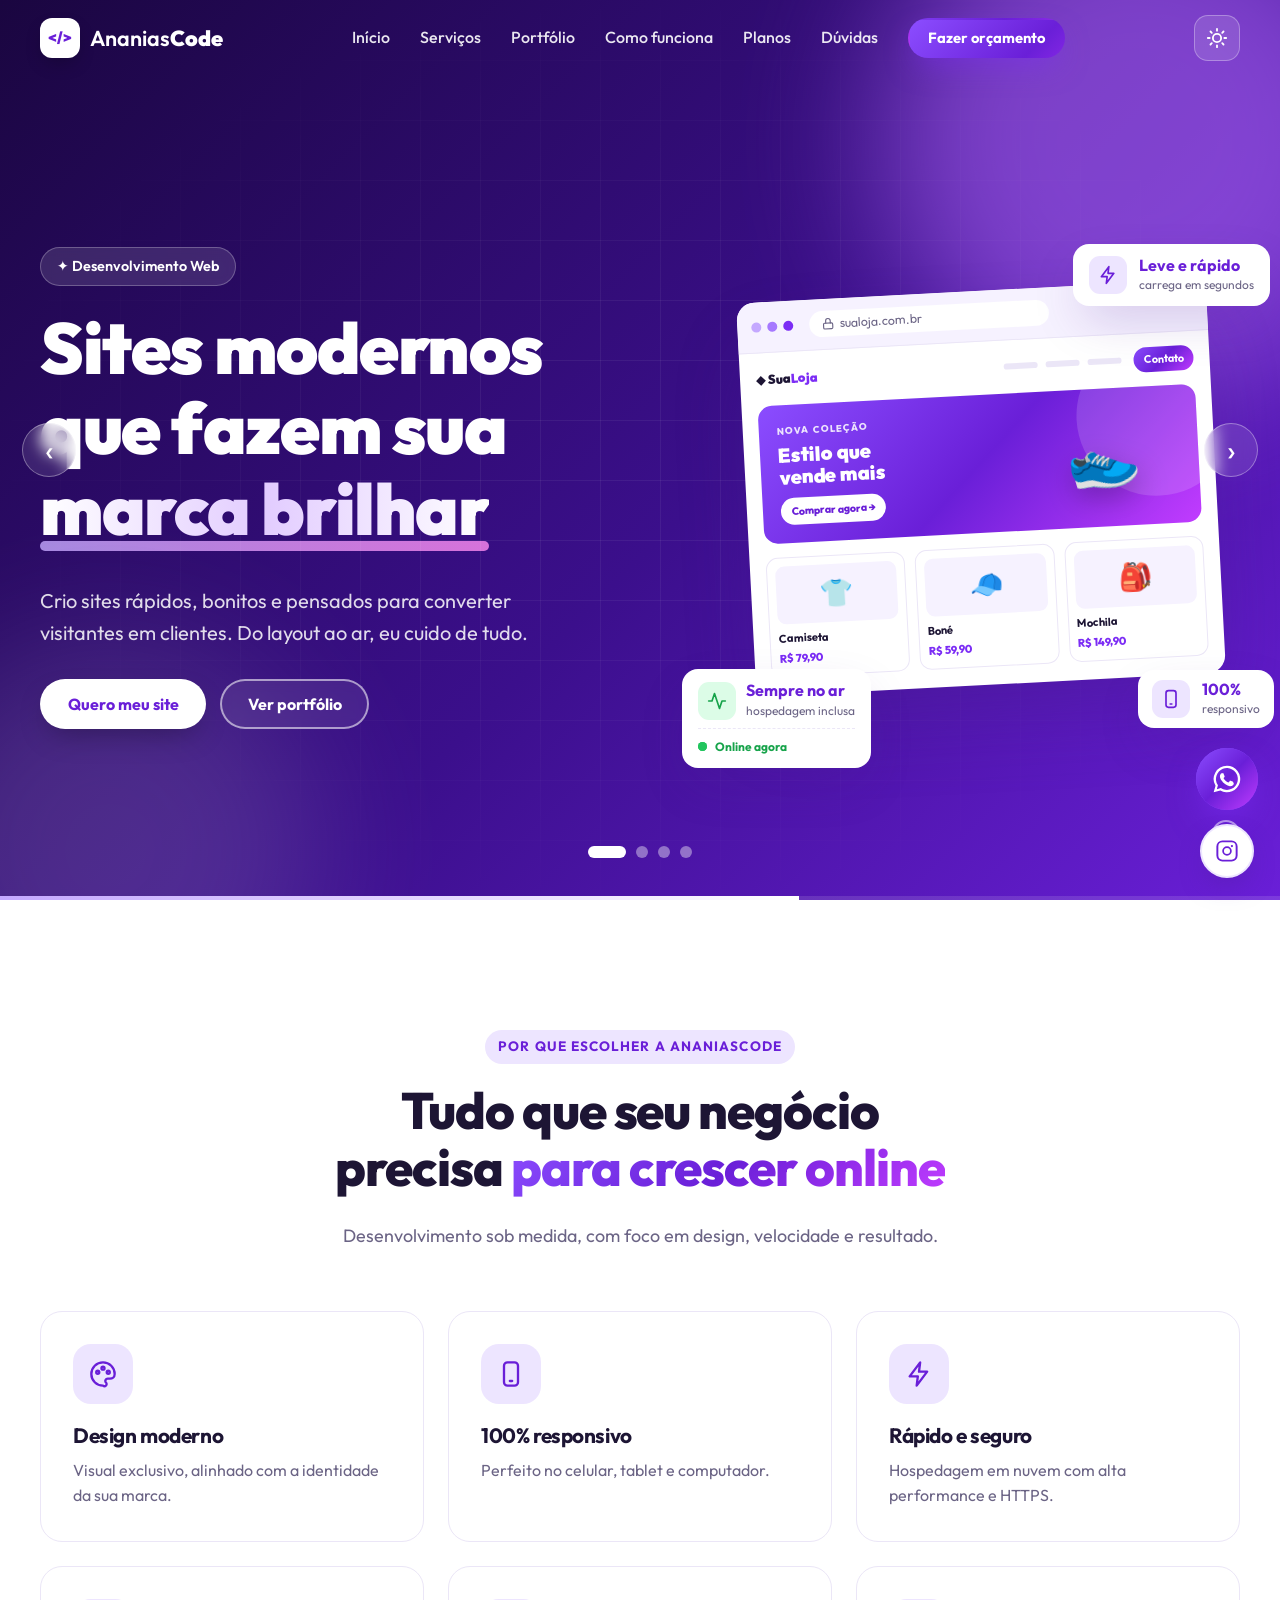
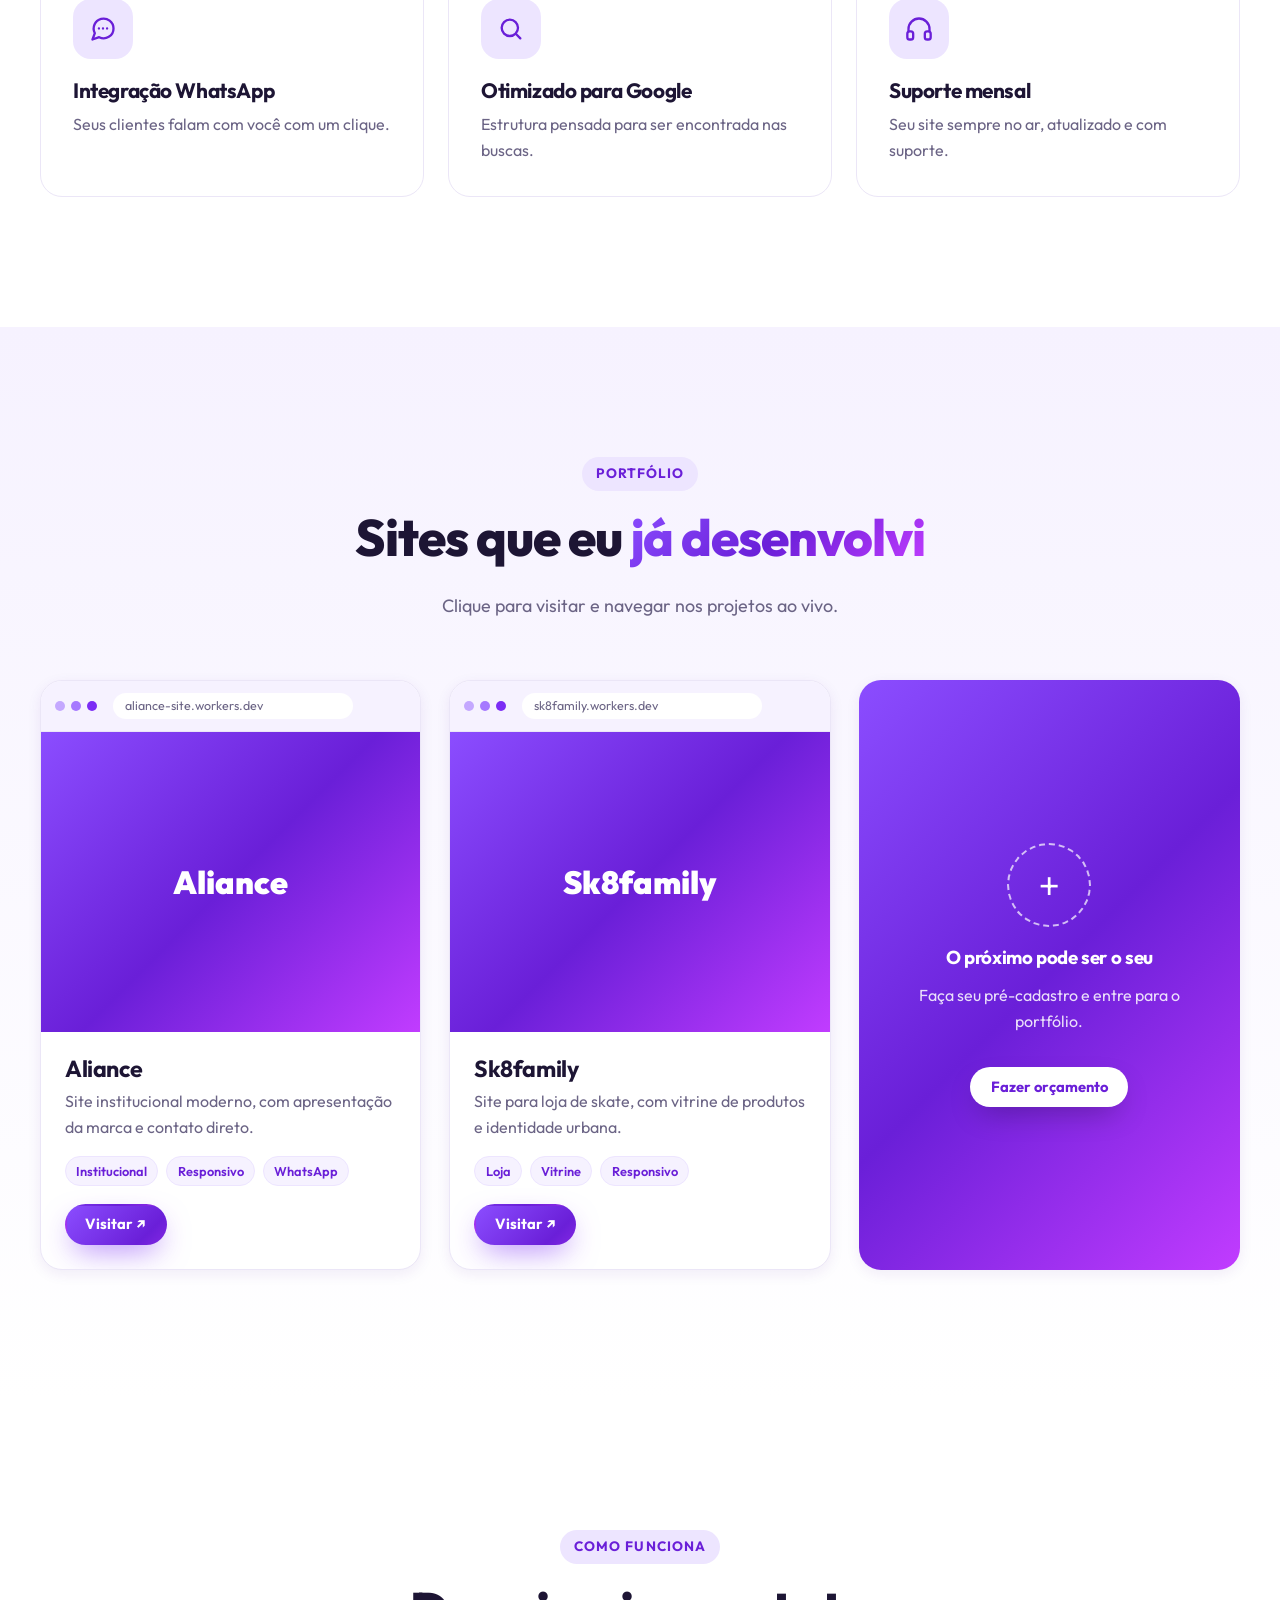
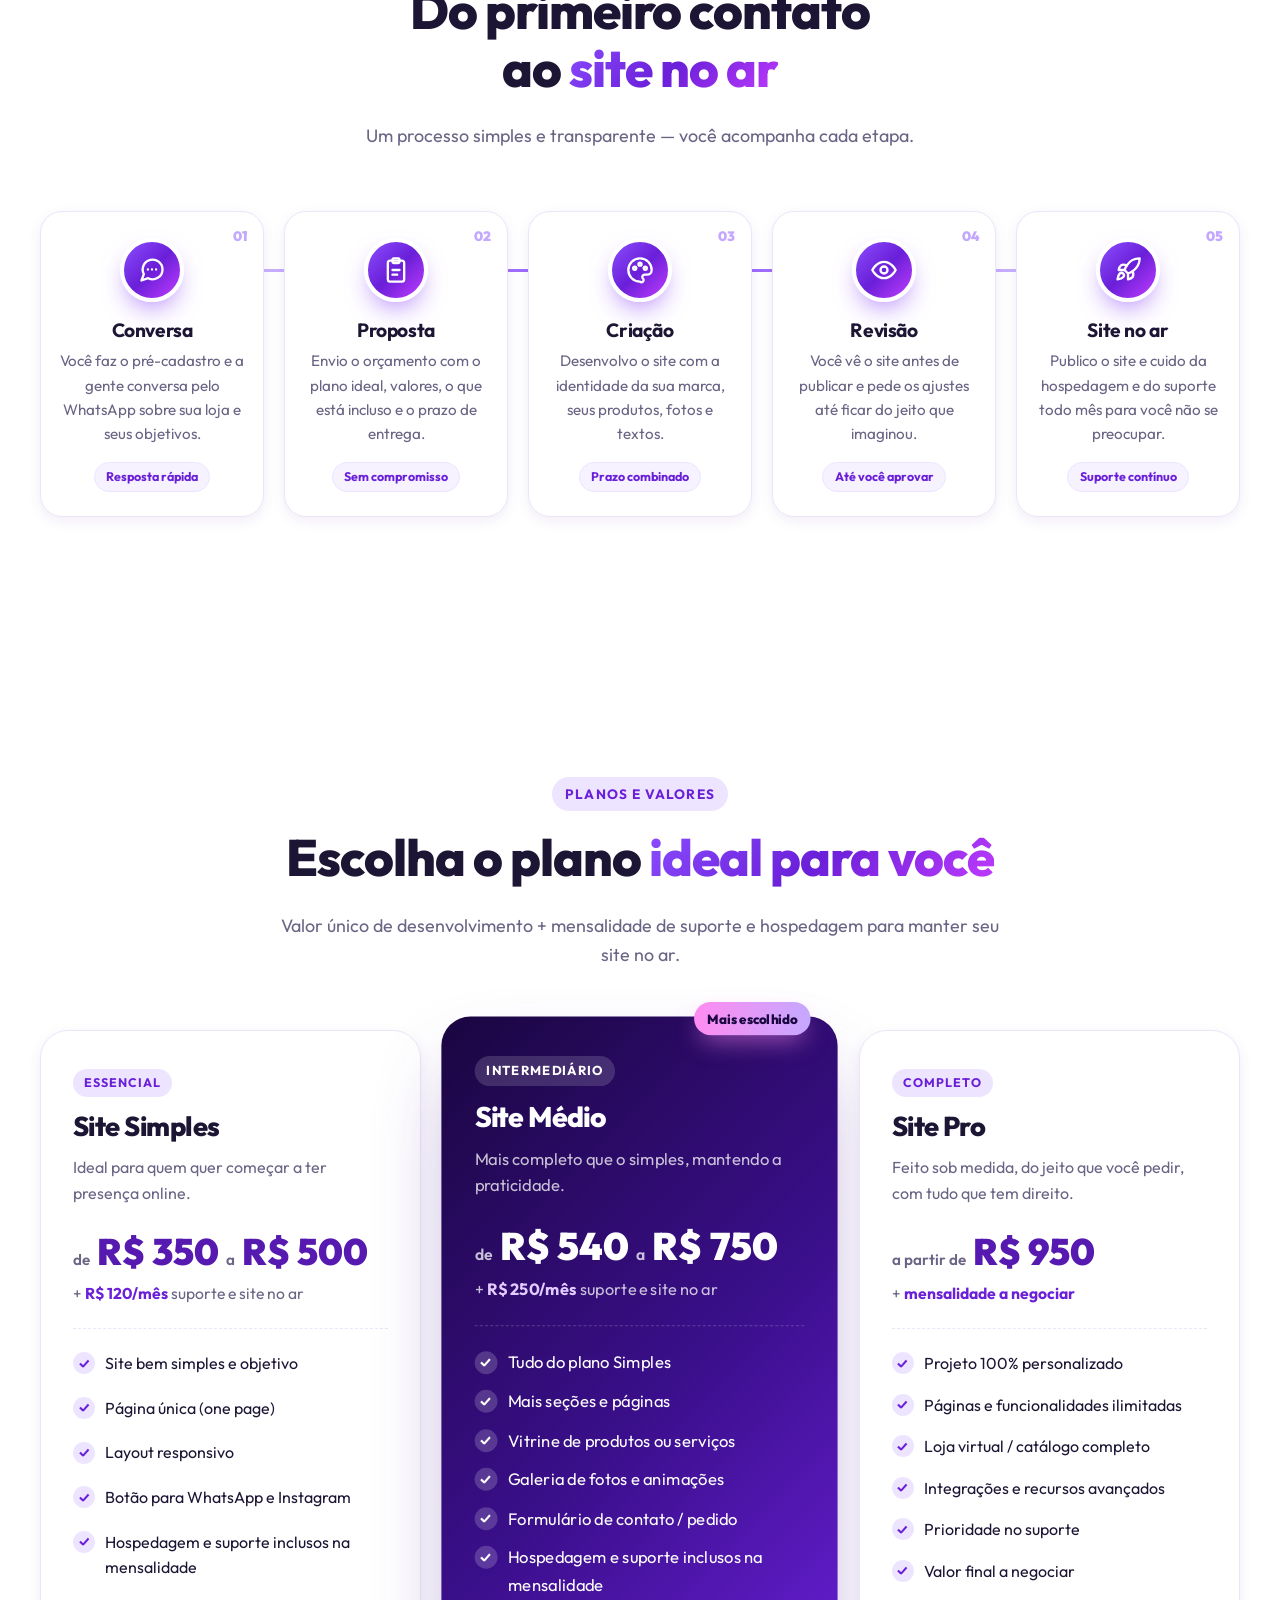
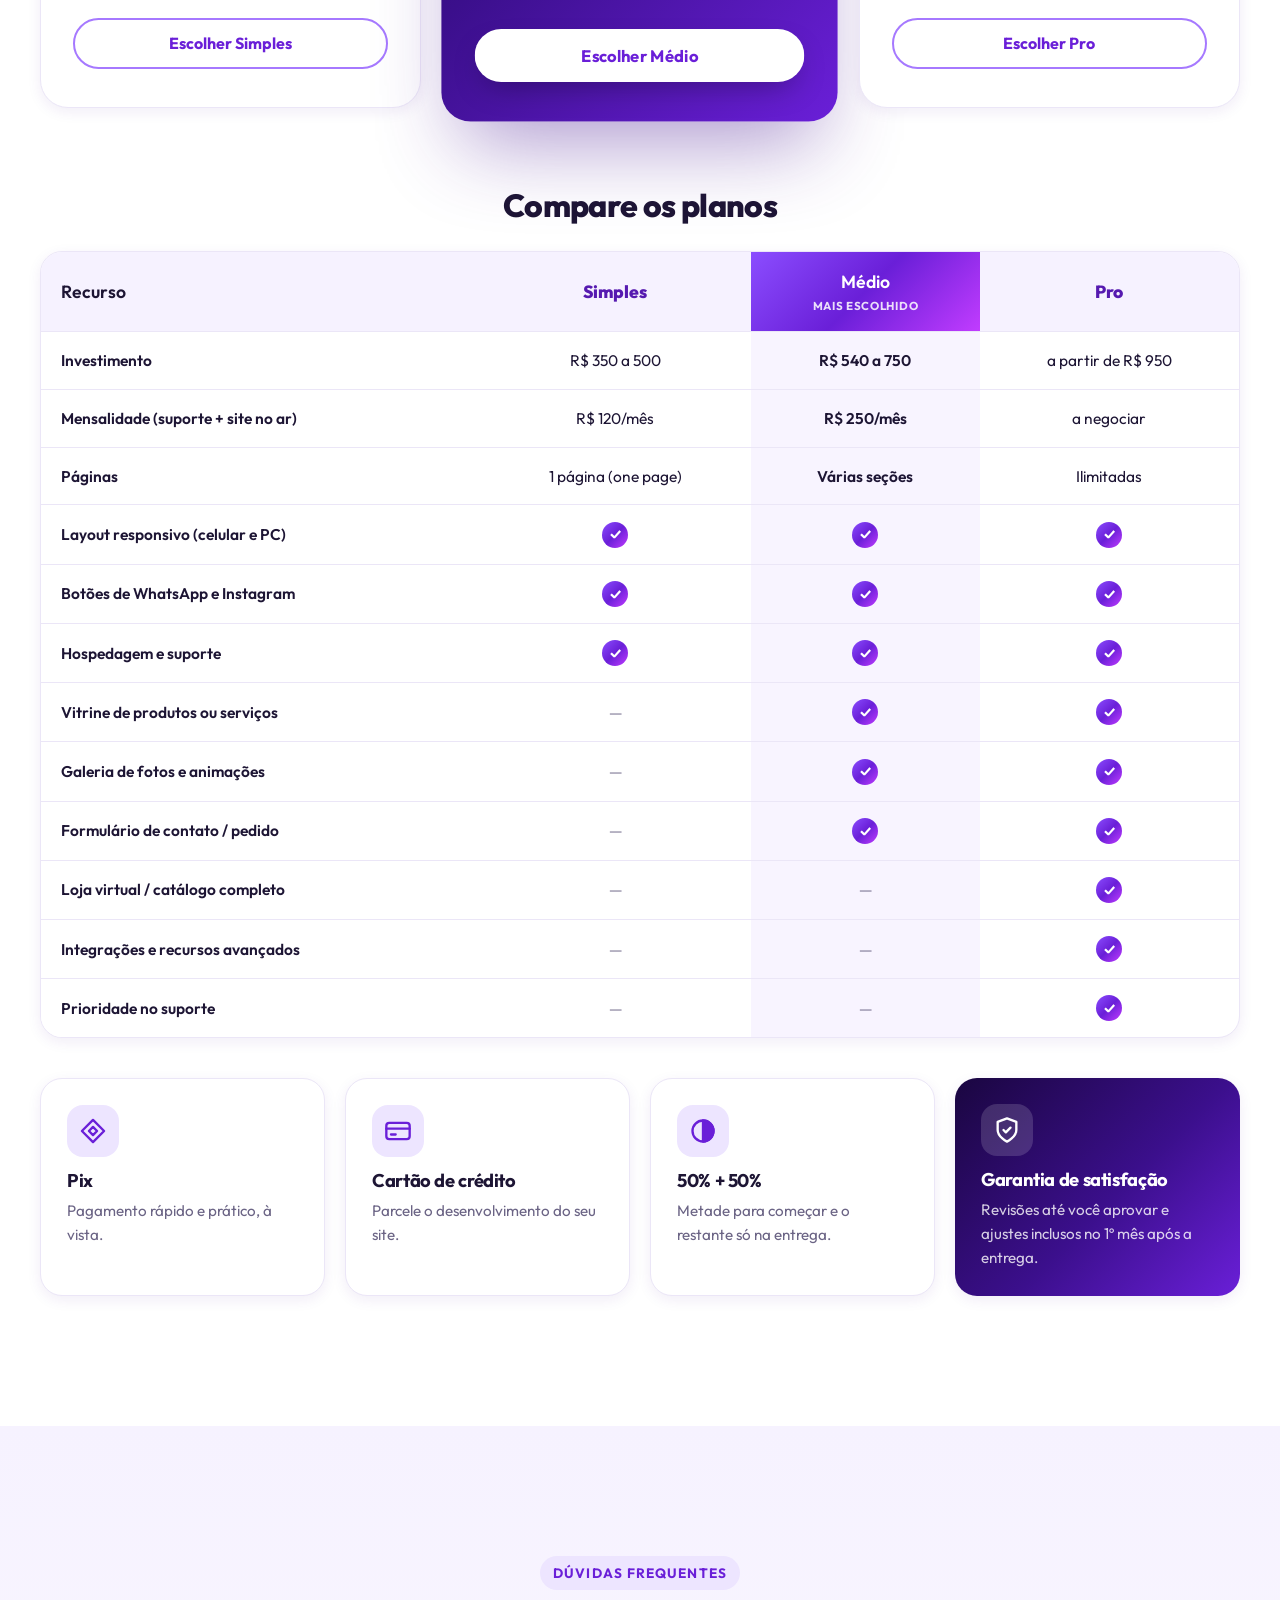
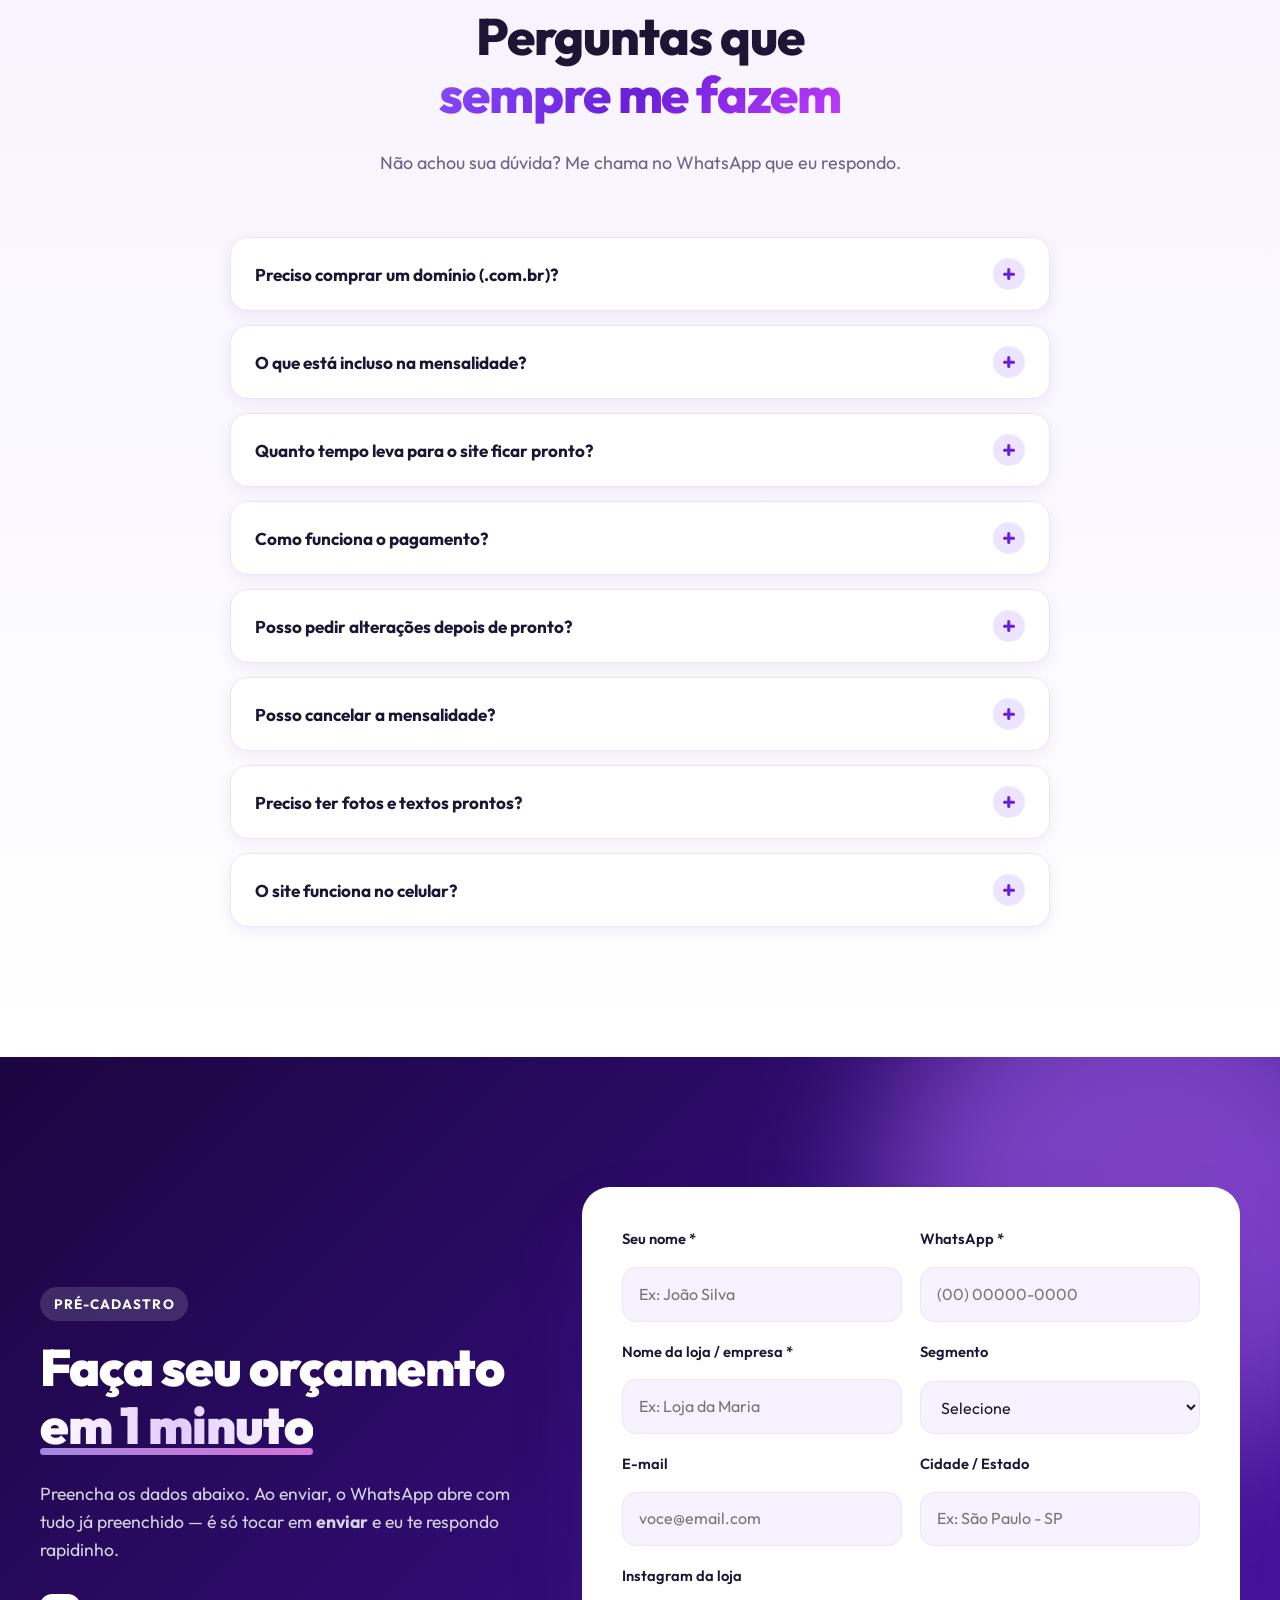
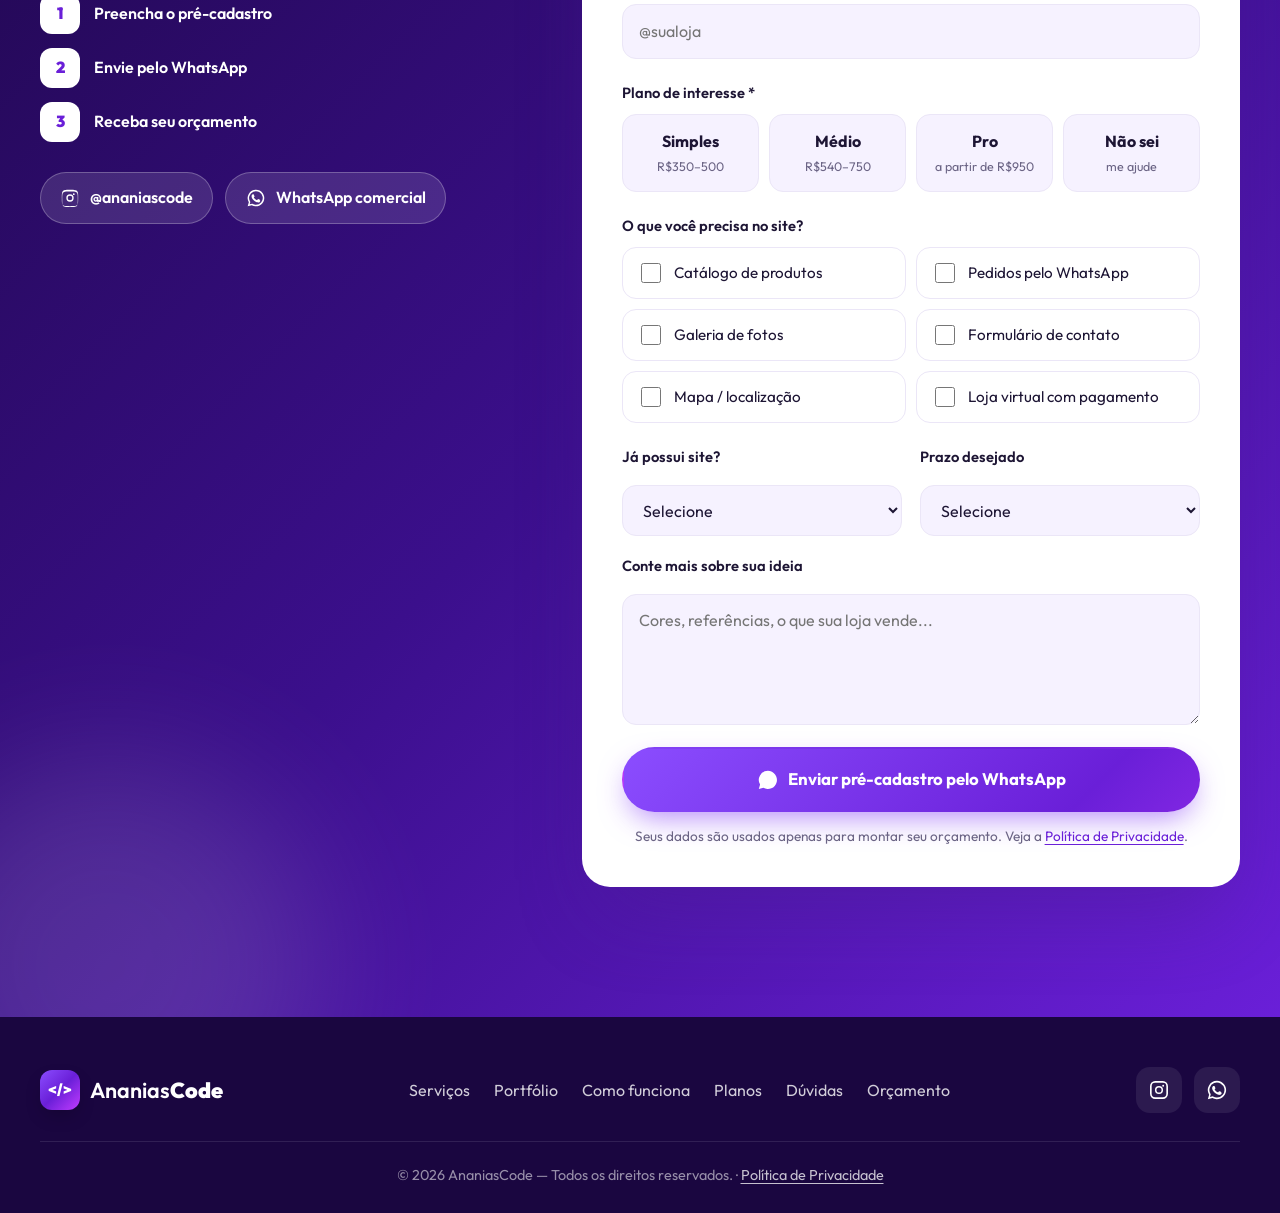
==== commit 2b112f81: "Ícones profissionais, textos sem números fictícios, Política de Privacidade (LGPD) e página 404 Co-A" ====
--- a/public/index.html
+++ b/public/index.html
@@ -38,6 +38,38 @@
   <link rel="stylesheet" href="styles.css" />
 </head>
 <body>
+  <!-- Ícones (sprite SVG) -->
+  <svg width="0" height="0" style="position:absolute" aria-hidden="true">
+    <symbol id="i-palette" viewBox="0 0 24 24"><path d="M12 22a10 10 0 1 1 10-10c0 2.8-2.2 4-4 4h-2a2 2 0 0 0-1.5 3.3A1.6 1.6 0 0 1 12 22z"/><circle cx="7.5" cy="10.5" r="1.3"/><circle cx="12" cy="7" r="1.3"/><circle cx="16.5" cy="10.5" r="1.3"/></symbol>
+    <symbol id="i-phone" viewBox="0 0 24 24"><rect x="6" y="2" width="12" height="20" rx="3"/><path d="M11 18h2"/></symbol>
+    <symbol id="i-zap" viewBox="0 0 24 24"><path d="M13 2 4 14h7l-1 8 9-12h-7z"/></symbol>
+    <symbol id="i-chat" viewBox="0 0 24 24"><path d="M21 11.5a8.4 8.4 0 0 1-12.3 7.5L3 21l2-5.4A8.5 8.5 0 1 1 21 11.5z"/><path d="M8.5 11.5h.01M12 11.5h.01M15.5 11.5h.01"/></symbol>
+    <symbol id="i-search" viewBox="0 0 24 24"><circle cx="11" cy="11" r="7"/><path d="m20 20-3.5-3.5"/></symbol>
+    <symbol id="i-headset" viewBox="0 0 24 24"><path d="M3 14v-2a9 9 0 0 1 18 0v2"/><rect x="2" y="14" width="5" height="7" rx="2"/><rect x="17" y="14" width="5" height="7" rx="2"/></symbol>
+    <symbol id="i-clipboard" viewBox="0 0 24 24"><rect x="5" y="4" width="14" height="18" rx="2"/><rect x="9" y="2" width="6" height="4" rx="1"/><path d="M9 12h6M9 16h4"/></symbol>
+    <symbol id="i-eye" viewBox="0 0 24 24"><path d="M2 12s3.6-7 10-7 10 7 10 7-3.6 7-10 7S2 12 2 12z"/><circle cx="12" cy="12" r="3"/></symbol>
+    <symbol id="i-rocket" viewBox="0 0 24 24"><path d="M5 15c-1.5 1.3-2 5-2 5s3.7-.5 5-2c.7-.8.7-2.1-.1-2.9a2.2 2.2 0 0 0-2.9-.1z"/><path d="m12 15-3-3a22 22 0 0 1 2-4A12.9 12.9 0 0 1 22 2c0 2.7-.8 7.5-6 11a22 22 0 0 1-4 2z"/><path d="M9 12H4s.6-3 2-4c1.6-1.1 5 0 5 0M12 15v5s3-.6 4-2c1.1-1.6 0-5 0-5"/></symbol>
+    <symbol id="i-pix" viewBox="0 0 24 24"><path d="M12 2.5 21.5 12 12 21.5 2.5 12z"/><path d="m8.5 12 3.5-3.5 3.5 3.5-3.5 3.5z"/></symbol>
+    <symbol id="i-card" viewBox="0 0 24 24"><rect x="2" y="5" width="20" height="14" rx="2.5"/><path d="M2 10h20M6 15h4"/></symbol>
+    <symbol id="i-half" viewBox="0 0 24 24"><circle cx="12" cy="12" r="9"/><path d="M12 3a9 9 0 0 1 0 18z" fill="currentColor"/></symbol>
+    <symbol id="i-shield" viewBox="0 0 24 24"><path d="M12 22s8-4 8-10V5l-8-3-8 3v7c0 6 8 10 8 10z"/><path d="m9 12 2 2 4-4"/></symbol>
+    <symbol id="i-cart" viewBox="0 0 24 24"><circle cx="9" cy="20" r="1.5"/><circle cx="18" cy="20" r="1.5"/><path d="M2 3h3l2.6 12.4a2 2 0 0 0 2 1.6h8.8a2 2 0 0 0 2-1.6L22 7H6"/></symbol>
+    <symbol id="i-bag" viewBox="0 0 24 24"><path d="M5 7h14l1 14H4z"/><path d="M9 10V6a3 3 0 0 1 6 0v4"/></symbol>
+    <symbol id="i-flame" viewBox="0 0 24 24"><path d="M12 22c4 0 7-2.7 7-7 0-4-3-6.5-4-10-2 2-3 4-3 6-1-1-2-2-2-4-2 2-5 4.5-5 8 0 4.3 3 7 7 7z"/></symbol>
+    <symbol id="i-video" viewBox="0 0 24 24"><rect x="2" y="6" width="14" height="12" rx="2"/><path d="m16 10 6-3v10l-6-3"/></symbol>
+    <symbol id="i-call" viewBox="0 0 24 24"><path d="M22 16.9v3a2 2 0 0 1-2.2 2 19.8 19.8 0 0 1-8.6-3.1 19.5 19.5 0 0 1-6-6A19.8 19.8 0 0 1 2.1 4.2 2 2 0 0 1 4.1 2h3a2 2 0 0 1 2 1.7c.1 1 .4 1.9.7 2.8a2 2 0 0 1-.5 2.1L8 9.9a16 16 0 0 0 6 6l1.3-1.3a2 2 0 0 1 2.1-.4c.9.3 1.8.6 2.8.7a2 2 0 0 1 1.7 2z"/></symbol>
+    <symbol id="i-smile" viewBox="0 0 24 24"><circle cx="12" cy="12" r="9"/><path d="M8.5 14a4.5 4.5 0 0 0 7 0M9 9.5h.01M15 9.5h.01"/></symbol>
+    <symbol id="i-send" viewBox="0 0 24 24"><path d="M22 2 11 13M22 2l-7 20-4-9-9-4z"/></symbol>
+    <symbol id="i-lock" viewBox="0 0 24 24"><rect x="4" y="11" width="16" height="10" rx="2"/><path d="M8 11V7a4 4 0 0 1 8 0v4"/></symbol>
+    <symbol id="i-activity" viewBox="0 0 24 24"><path d="M22 12h-4l-3 9L9 3l-3 9H2"/></symbol>
+    <symbol id="i-check" viewBox="0 0 24 24"><path d="M20 6 9 17l-5-5"/></symbol>
+    <symbol id="i-signal" viewBox="0 0 24 24"><path d="M3 20h.01M8 20v-4M13 20v-8M18 20V8"/></symbol>
+    <symbol id="i-battery" viewBox="0 0 24 24"><rect x="2" y="7" width="17" height="10" rx="2"/><path d="M22 11v2"/><path d="M5 10h10v4H5z" fill="currentColor"/></symbol>
+    <symbol id="i-file" viewBox="0 0 24 24"><path d="M14 2H6a2 2 0 0 0-2 2v16a2 2 0 0 0 2 2h12a2 2 0 0 0 2-2V8z"/><path d="M14 2v6h6M8 13h8M8 17h5"/></symbol>
+    <symbol id="i-user" viewBox="0 0 24 24"><circle cx="12" cy="8" r="4"/><path d="M4 21a8 8 0 0 1 16 0"/></symbol>
+    <symbol id="i-cloud" viewBox="0 0 24 24"><path d="M17.5 19a4.5 4.5 0 1 0-1.4-8.8A6 6 0 0 0 4.5 12 3.5 3.5 0 0 0 6 19z"/></symbol>
+  </svg>
+
 
   <!-- ============ HEADER ============ -->
   <header class="header" id="header">
@@ -87,7 +119,7 @@
             </div>
             <div class="slide__visual" aria-hidden="true">
               <div class="mock">
-                <div class="mock__bar"><i></i><i></i><i></i><span>🔒 sualoja.com.br</span></div>
+                <div class="mock__bar"><i></i><i></i><i></i><span><svg class="ico ico--xs" aria-hidden="true"><use href="#i-lock"/></svg> sualoja.com.br</span></div>
                 <div class="mock__body">
                   <div class="mk-nav"><b class="mk-logo">◆ Sua<span>Loja</span></b><span class="mk-links"><i></i><i></i><i></i></span><span class="mk-cta">Contato</span></div>
                   <div class="mk-hero">
@@ -106,14 +138,14 @@
                 </div>
               </div>
               <div class="float-card fc1">
-                <div class="fc-row"><span class="fc-ico">📈</span><div><b>+38% vendas</b><small>após o novo site</small></div></div>
-                <div class="bars"><i style="--h:30%"></i><i style="--h:45%"></i><i style="--h:40%"></i><i style="--h:62%"></i><i style="--h:70%"></i><i style="--h:92%"></i></div>
+                <div class="fc-row"><span class="fc-ico fc-ico--green"><svg class="ico" aria-hidden="true"><use href="#i-activity"/></svg></span><div><b>Sempre no ar</b><small>hospedagem inclusa</small></div></div>
+                <div class="uptime"><span class="live"></span> Online agora</div>
               </div>
               <div class="float-card fc2">
-                <div class="score"><svg viewBox="0 0 36 36"><circle cx="18" cy="18" r="15.5" class="score__bg"/><circle cx="18" cy="18" r="15.5" class="score__fg"/></svg><b>98</b></div>
-                <div><b>Performance</b><small>site rápido ⚡</small></div>
-              </div>
-              <div class="float-card fc4"><span class="fc-ico">📱</span><div><b>100%</b><small>responsivo</small></div></div>
+                <span class="fc-ico"><svg class="ico" aria-hidden="true"><use href="#i-zap"/></svg></span>
+                <div><b>Leve e rápido</b><small>carrega em segundos</small></div>
+              </div>
+              <div class="float-card fc4"><span class="fc-ico"><svg class="ico" aria-hidden="true"><use href="#i-phone"/></svg></span><div><b>100%</b><small>responsivo</small></div></div>
             </div>
           </div>
         </article>
@@ -135,25 +167,26 @@
               <div class="phone">
                 <div class="phone__notch"></div>
                 <div class="phone__screen">
-                  <div class="ph-status"><b>9:41</b><span>▂▄▆ 🔋</span></div>
-                  <div class="ph-head"><b>◆ Sua<span>Loja</span></b><span class="ph-cart">🛍️<i>2</i></span></div>
-                  <div class="ph-search">🔍 Buscar produtos...</div>
-                  <div class="ph-banner"><div><small>OFERTA DA SEMANA</small><b>-20% OFF</b></div><span>🔥</span></div>
+                  <div class="ph-status"><b>9:41</b><span><svg class="ico ico--xs" aria-hidden="true"><use href="#i-signal"/></svg><svg class="ico ico--xs" aria-hidden="true"><use href="#i-battery"/></svg></span></div>
+                  <div class="ph-head"><b>◆ Sua<span>Loja</span></b><span class="ph-cart"><svg class="ico" aria-hidden="true"><use href="#i-bag"/></svg><i>2</i></span></div>
+                  <div class="ph-search"><svg class="ico ico--xs" aria-hidden="true"><use href="#i-search"/></svg> Buscar produtos...</div>
+                  <div class="ph-banner"><div><small>OFERTA DA SEMANA</small><b>-20% OFF</b></div><span class="ph-flame"><svg class="ico" aria-hidden="true"><use href="#i-flame"/></svg></span></div>
                   <div class="ph-grid">
                     <div class="ph-prod"><div>👕</div><b>Camiseta</b><span>R$ 79,90</span></div>
                     <div class="ph-prod"><div>👟</div><b>Tênis</b><span>R$ 249,90</span></div>
                     <div class="ph-prod"><div>🧢</div><b>Boné</b><span>R$ 59,90</span></div>
                     <div class="ph-prod"><div>⌚</div><b>Relógio</b><span>R$ 189,90</span></div>
                   </div>
-                  <div class="ph-btn">💬 Pedir pelo WhatsApp</div>
+                  <div class="ph-btn"><svg class="ico ico--xs" aria-hidden="true"><use href="#i-chat"/></svg> Pedir pelo WhatsApp</div>
                 </div>
               </div>
               <div class="float-card fc3">
-                <div class="fc-row"><span class="fc-ico fc-ico--green">🛒</span><div><b>Novo pedido!</b><small>via WhatsApp • agora</small></div></div>
+                <div class="fc-row"><span class="fc-ico fc-ico--green"><svg class="ico" aria-hidden="true"><use href="#i-cart"/></svg></span><div><b>Novo pedido!</b><small>via WhatsApp • agora</small></div></div>
                 <div class="fc-order"><span>1× Tênis + 1× Boné</span><b>R$ 309,80</b></div>
               </div>
               <div class="float-card fc5">
-                <div><span class="stars">★★★★★</span><small><b>4,9</b> avaliação dos clientes</small></div>
+                <span class="fc-ico"><svg class="ico" aria-hidden="true"><use href="#i-user"/></svg></span>
+                <div><b>Atendimento direto</b><small>com o desenvolvedor</small></div>
               </div>
             </div>
           </div>
@@ -214,13 +247,13 @@
                 <div class="chat__head">
                   <span class="chat__avatar">&lt;/&gt;</span>
                   <div class="chat__who"><b>AnaniasCode</b><small>online</small></div>
-                  <span class="chat__icons">📹 📞</span>
+                  <span class="chat__icons"><svg class="ico" aria-hidden="true"><use href="#i-video"/></svg><svg class="ico" aria-hidden="true"><use href="#i-call"/></svg></span>
                 </div>
                 <div class="chat__body">
                   <div class="chat__day">HOJE</div>
                   <div class="bubble in">Olá! Quero um site para minha loja 👋<time>14:02</time></div>
                   <div class="bubble in bubble--card">
-                    <b>📋 Pré-cadastro</b>
+                    <b><svg class="ico ico--xs" aria-hidden="true"><use href="#i-file"/></svg> Pré-cadastro</b>
                     <span><i>Loja</i> Moda da Ana</span>
                     <span><i>Plano</i> Site Médio</span>
                     <span><i>Prazo</i> Até 15 dias</span>
@@ -229,9 +262,9 @@
                   <div class="bubble out">Perfeito! Já recebi seu pré-cadastro. Vamos montar seu orçamento 🚀<time>14:03 <svg viewBox="0 0 16 11" class="ticks"><path d="M1 5.5l3 3L10 1.5M6 8.5l1 1L14 1.5"/></svg></time></div>
                   <div class="bubble in typing"><i></i><i></i><i></i></div>
                 </div>
-                <div class="chat__input"><span>😊 Mensagem</span><i>➤</i></div>
-              </div>
-              <div class="float-card fc6"><span class="fc-ico">⚡</span><div><b>Resposta rápida</b><small>orçamento sem compromisso</small></div></div>
+                <div class="chat__input"><span><svg class="ico ico--xs" aria-hidden="true"><use href="#i-smile"/></svg> Mensagem</span><i><svg class="ico ico--xs" aria-hidden="true"><use href="#i-send"/></svg></i></div>
+              </div>
+              <div class="float-card fc6"><span class="fc-ico"><svg class="ico" aria-hidden="true"><use href="#i-zap"/></svg></span><div><b>Resposta rápida</b><small>orçamento sem compromisso</small></div></div>
             </div>
           </div>
         </article>
@@ -253,12 +286,12 @@
           <p>Desenvolvimento sob medida, com foco em design, velocidade e resultado.</p>
         </div>
         <div class="features">
-          <div class="feature reveal"><div class="feature__icon">🎨</div><h3>Design moderno</h3><p>Visual exclusivo, alinhado com a identidade da sua marca.</p></div>
-          <div class="feature reveal"><div class="feature__icon">📱</div><h3>100% responsivo</h3><p>Perfeito no celular, tablet e computador.</p></div>
-          <div class="feature reveal"><div class="feature__icon">⚡</div><h3>Rápido e seguro</h3><p>Hospedagem em nuvem com alta performance e HTTPS.</p></div>
-          <div class="feature reveal"><div class="feature__icon">💬</div><h3>Integração WhatsApp</h3><p>Seus clientes falam com você com um clique.</p></div>
-          <div class="feature reveal"><div class="feature__icon">🔍</div><h3>Otimizado para Google</h3><p>Estrutura pensada para ser encontrada nas buscas.</p></div>
-          <div class="feature reveal"><div class="feature__icon">🛠️</div><h3>Suporte mensal</h3><p>Seu site sempre no ar, atualizado e com suporte.</p></div>
+          <div class="feature reveal"><div class="feature__icon"><svg class="ico" aria-hidden="true"><use href="#i-palette"/></svg></div><h3>Design moderno</h3><p>Visual exclusivo, alinhado com a identidade da sua marca.</p></div>
+          <div class="feature reveal"><div class="feature__icon"><svg class="ico" aria-hidden="true"><use href="#i-phone"/></svg></div><h3>100% responsivo</h3><p>Perfeito no celular, tablet e computador.</p></div>
+          <div class="feature reveal"><div class="feature__icon"><svg class="ico" aria-hidden="true"><use href="#i-zap"/></svg></div><h3>Rápido e seguro</h3><p>Hospedagem em nuvem com alta performance e HTTPS.</p></div>
+          <div class="feature reveal"><div class="feature__icon"><svg class="ico" aria-hidden="true"><use href="#i-chat"/></svg></div><h3>Integração WhatsApp</h3><p>Seus clientes falam com você com um clique.</p></div>
+          <div class="feature reveal"><div class="feature__icon"><svg class="ico" aria-hidden="true"><use href="#i-search"/></svg></div><h3>Otimizado para Google</h3><p>Estrutura pensada para ser encontrada nas buscas.</p></div>
+          <div class="feature reveal"><div class="feature__icon"><svg class="ico" aria-hidden="true"><use href="#i-headset"/></svg></div><h3>Suporte mensal</h3><p>Seu site sempre no ar, atualizado e com suporte.</p></div>
         </div>
       </div>
     </section>
@@ -334,35 +367,35 @@
         <ol class="steps">
           <li class="step reveal">
             <span class="step__num">01</span>
-            <div class="step__icon">💬</div>
+            <div class="step__icon"><svg class="ico" aria-hidden="true"><use href="#i-chat"/></svg></div>
             <h3>Conversa</h3>
             <p>Você faz o pré-cadastro e a gente conversa pelo WhatsApp sobre sua loja e seus objetivos.</p>
             <span class="step__time">Resposta rápida</span>
           </li>
           <li class="step reveal">
             <span class="step__num">02</span>
-            <div class="step__icon">📋</div>
+            <div class="step__icon"><svg class="ico" aria-hidden="true"><use href="#i-clipboard"/></svg></div>
             <h3>Proposta</h3>
             <p>Envio o orçamento com o plano ideal, valores, o que está incluso e o prazo de entrega.</p>
             <span class="step__time">Sem compromisso</span>
           </li>
           <li class="step reveal">
             <span class="step__num">03</span>
-            <div class="step__icon">🎨</div>
+            <div class="step__icon"><svg class="ico" aria-hidden="true"><use href="#i-palette"/></svg></div>
             <h3>Criação</h3>
             <p>Desenvolvo o site com a identidade da sua marca, seus produtos, fotos e textos.</p>
             <span class="step__time">Prazo combinado</span>
           </li>
           <li class="step reveal">
             <span class="step__num">04</span>
-            <div class="step__icon">🔍</div>
+            <div class="step__icon"><svg class="ico" aria-hidden="true"><use href="#i-eye"/></svg></div>
             <h3>Revisão</h3>
             <p>Você vê o site antes de publicar e pede os ajustes até ficar do jeito que imaginou.</p>
             <span class="step__time">Até você aprovar</span>
           </li>
           <li class="step reveal">
             <span class="step__num">05</span>
-            <div class="step__icon">🚀</div>
+            <div class="step__icon"><svg class="ico" aria-hidden="true"><use href="#i-rocket"/></svg></div>
             <h3>Site no ar</h3>
             <p>Publico o site e cuido da hospedagem e do suporte todo mês para você não se preocupar.</p>
             <span class="step__time">Suporte contínuo</span>
@@ -468,22 +501,22 @@
         <!-- Pagamento e garantia -->
         <div class="trust">
           <div class="trust__card reveal">
-            <div class="trust__icon">💠</div>
+            <div class="trust__icon"><svg class="ico" aria-hidden="true"><use href="#i-pix"/></svg></div>
             <h3>Pix</h3>
             <p>Pagamento rápido e prático, à vista.</p>
           </div>
           <div class="trust__card reveal">
-            <div class="trust__icon">💳</div>
+            <div class="trust__icon"><svg class="ico" aria-hidden="true"><use href="#i-card"/></svg></div>
             <h3>Cartão de crédito</h3>
             <p>Parcele o desenvolvimento do seu site.</p>
           </div>
           <div class="trust__card reveal">
-            <div class="trust__icon">🤝</div>
+            <div class="trust__icon"><svg class="ico" aria-hidden="true"><use href="#i-half"/></svg></div>
             <h3>50% + 50%</h3>
             <p>Metade para começar e o restante só na entrega.</p>
           </div>
           <div class="trust__card trust__card--accent reveal">
-            <div class="trust__icon">🛡️</div>
+            <div class="trust__icon"><svg class="ico" aria-hidden="true"><use href="#i-shield"/></svg></div>
             <h3>Garantia de satisfação</h3>
             <p>Revisões até você aprovar e ajustes inclusos no 1º mês após a entrega.</p>
           </div>
@@ -655,7 +688,7 @@
             <svg viewBox="0 0 24 24" aria-hidden="true"><path d="M12 2a10 10 0 00-8.6 15.1L2 22l5-1.3A10 10 0 1012 2zm4.5 12.1c-.2-.1-1.5-.7-1.7-.8-.2-.1-.4-.1-.6.1l-.8 1c-.1.2-.3.2-.5.1-.2-.1-1-.4-2-1.2-.7-.7-1.2-1.5-1.4-1.7-.1-.2 0-.4.1-.5l.4-.4.2-.4v-.4l-.8-1.9c-.2-.5-.4-.4-.6-.4h-.5c-.2 0-.4.1-.7.3-.2.2-.9.9-.9 2.2s.9 2.5 1 2.7c.1.2 1.8 2.8 4.4 3.9 1.6.7 2.3.7 3.1.6.5-.1 1.5-.6 1.7-1.2.2-.6.2-1.1.2-1.2-.1-.1-.3-.2-.5-.3z"/></svg>
             Enviar pré-cadastro pelo WhatsApp
           </button>
-          <p class="form__note">Seus dados são usados apenas para montar seu orçamento.</p>
+          <p class="form__note">Seus dados são usados apenas para montar seu orçamento. Veja a <a href="privacidade.html">Política de Privacidade</a>.</p>
         </form>
       </div>
     </section>
@@ -685,7 +718,7 @@
         </a>
       </div>
     </div>
-    <p class="footer__copy">© <span id="year"></span> AnaniasCode — Todos os direitos reservados.</p>
+    <p class="footer__copy">© <span id="year"></span> AnaniasCode — Todos os direitos reservados. · <a href="privacidade.html">Política de Privacidade</a></p>
   </footer>
 
   <!-- Botões flutuantes WhatsApp + Instagram -->
@@ -701,7 +734,7 @@
   <!-- Modal de confirmação -->
   <div class="modal" id="modal" hidden>
     <div class="modal__box" role="dialog" aria-modal="true" aria-labelledby="modalTitle">
-      <div class="modal__icon">✓</div>
+      <div class="modal__icon"><svg class="ico" aria-hidden="true"><use href="#i-check"/></svg></div>
       <h3 id="modalTitle">Pré-cadastro pronto!</h3>
       <p id="modalText">Abrimos o WhatsApp com sua mensagem. É só tocar em <b>enviar</b>.</p>
       <div class="modal__actions">
@@ -711,6 +744,7 @@
     </div>
   </div>
 
+  <script src="theme.js"></script>
   <script src="script.js"></script>
 </body>
 </html>
--- a/public/styles.css
+++ b/public/styles.css
@@ -210,6 +210,27 @@
 /* visuais */
 .slide__visual { position: relative; display: grid; place-items: center; min-height: 420px; transform: scale(.92); opacity: 0; transition: transform 1s ease .2s, opacity 1s ease .2s; }
 .slide.is-active .slide__visual { transform: none; opacity: 1; }
+/* ícones */
+.ico { width: 1em; height: 1em; flex-shrink: 0; fill: none; stroke: currentColor; stroke-width: 2; stroke-linecap: round; stroke-linejoin: round; vertical-align: -.15em; }
+.ico--xs { width: 1.1em; height: 1.1em; }
+.feature__icon .ico, .trust__icon .ico { width: 28px; height: 28px; color: var(--accent); }
+.feature:hover .feature__icon .ico { color: #fff; }
+.trust__card--accent .trust__icon .ico { color: #fff; }
+.step__icon .ico { width: 28px; height: 28px; color: #fff; }
+.modal__icon .ico { width: 36px; height: 36px; stroke-width: 3; }
+.fc-ico .ico { width: 20px; height: 20px; color: var(--purple-700); }
+.fc-ico--green .ico { color: #16a34a; }
+.uptime { display: flex; align-items: center; gap: 8px; font-size: .75rem; font-weight: 700; color: #16a34a; padding-top: 8px; border-top: 1px dashed #ebe6f7; }
+.live { position: relative; width: 9px; height: 9px; border-radius: 50%; background: #22c55e; }
+.live::after { content: ""; position: absolute; inset: 0; border-radius: 50%; background: #22c55e; animation: pulse 1.8s infinite; }
+.ph-flame .ico { width: 30px; height: 30px; color: #fff; fill: rgba(255,255,255,.25); }
+.ph-cart .ico { width: 20px; height: 20px; color: #1d1534; }
+.chat__icons { display: flex; gap: 14px; }
+.chat__icons .ico { width: 19px; height: 19px; }
+.chat__input span { display: flex; align-items: center; gap: 8px; }
+.ph-status span { display: flex; gap: 4px; }
+.mock__bar span { display: flex; align-items: center; gap: 5px; }
+
 /* ---- visuais do carrossel (sempre em cores claras, nos 2 temas) ---- */
 .slide__visual { --ink: #1d1534; --muted: #6b6485; --line: #ebe6f7; color: var(--ink); }
 .mock__bar, .work__bar { display: flex; align-items: center; gap: 6px; padding: 12px 14px; background: var(--purple-50); border-bottom: 1px solid #ebe6f7; }
@@ -249,18 +270,8 @@
 .fc-row { display: flex; align-items: center; gap: 10px; }
 .fc-ico { width: 38px; height: 38px; flex-shrink: 0; border-radius: 11px; display: grid; place-items: center; background: var(--purple-100); font-size: 1.15rem; }
 .fc-ico--green { background: #dcfce7; }
-.fc1 { left: -40px; bottom: -100px; flex-direction: column; align-items: stretch; animation-delay: -1s; }
-.bars { display: flex; align-items: flex-end; gap: 5px; height: 36px; }
-.bars i { flex: 1; height: var(--h); border-radius: 4px 4px 2px 2px; background: linear-gradient(180deg, var(--purple-400), var(--purple-700)); animation: grow 1.2s ease both; }
-.bars i:last-child { background: linear-gradient(180deg, #e690ff, var(--purple-600)); }
-@keyframes grow { from { height: 0; } }
+.fc1 { left: -40px; bottom: -70px; flex-direction: column; align-items: stretch; gap: 8px; animation-delay: -1s; }
 .fc2 { right: -30px; top: -34px; animation-delay: -2.5s; }
-.score { position: relative; width: 46px; height: 46px; display: grid; place-items: center; }
-.score svg { position: absolute; inset: 0; transform: rotate(-90deg); }
-.score circle { fill: none; stroke-width: 3.5; }
-.score__bg { stroke: #ede5ff; }
-.score__fg { stroke: #22c55e; stroke-linecap: round; stroke-dasharray: 97.4; stroke-dashoffset: 2; }
-.score b { color: #16a34a !important; font-size: .95rem !important; }
 .fc4 { right: -34px; bottom: -30px; animation-delay: -3.5s; padding: 10px 14px; }
 
 /* slide 2 — celular */
@@ -272,7 +283,7 @@
 .ph-head b { font-size: .9rem; font-weight: 900; color: #1d1534; }
 .ph-cart { position: relative; font-size: 1.05rem; }
 .ph-cart i { position: absolute; top: -5px; right: -7px; width: 15px; height: 15px; border-radius: 50%; background: #e11d48; color: #fff; font-style: normal; font-size: .55rem; font-weight: 800; display: grid; place-items: center; }
-.ph-search { padding: 7px 10px; border-radius: 10px; background: var(--purple-50); color: #8f88a8; }
+.ph-search { display: flex; align-items: center; gap: 6px; padding: 7px 10px; border-radius: 10px; background: var(--purple-50); color: #8f88a8; }
 .ph-banner { display: flex; align-items: center; justify-content: space-between; padding: 12px; border-radius: 14px; background: var(--grad); color: #fff; }
 .ph-banner small { display: block; font-size: .52rem; font-weight: 800; letter-spacing: .1em; opacity: .85; }
 .ph-banner b { font-size: 1.15rem; font-weight: 900; }
@@ -282,7 +293,7 @@
 .ph-prod div { height: 48px; border-radius: 8px; background: var(--purple-50); display: grid; place-items: center; font-size: 1.5rem; margin-bottom: 3px; }
 .ph-prod b { color: #1d1534; font-size: .66rem; }
 .ph-prod span { color: var(--purple-600); font-weight: 800; font-size: .64rem; }
-.ph-btn { margin-top: auto; text-align: center; padding: 10px; border-radius: 99px; background: #22c55e; color: #fff; font-weight: 800; font-size: .72rem; box-shadow: 0 8px 18px -6px rgba(34, 197, 94, .6); }
+.ph-btn { margin-top: auto; display: flex; align-items: center; justify-content: center; gap: 6px; text-align: center; padding: 10px; border-radius: 99px; background: #22c55e; color: #fff; font-weight: 800; font-size: .72rem; box-shadow: 0 8px 18px -6px rgba(34, 197, 94, .6); }
 .fc3 { left: -60px; top: 40px; flex-direction: column; align-items: stretch; gap: 8px; animation-delay: -1.5s; }
 .fc-order { display: flex; justify-content: space-between; gap: 14px; font-size: .75rem; color: #6b6485; padding-top: 8px; border-top: 1px dashed #ebe6f7; }
 .fc-order b { font-size: .8rem; color: #16a34a; }
@@ -296,7 +307,7 @@
 .chat__avatar { width: 40px; height: 40px; border-radius: 50%; display: grid; place-items: center; background: #fff; color: var(--purple-700); font-weight: 900; font-size: .8rem; }
 .chat__who b { display: block; line-height: 1.2; }
 .chat__who small { color: #bbf7d0; font-weight: 600; font-size: .75rem; }
-.chat__icons { margin-left: auto; letter-spacing: 6px; font-size: .9rem; }
+.chat__icons { margin-left: auto; }
 .chat__body { display: flex; flex-direction: column; gap: 8px; padding: 14px; background-image: radial-gradient(rgba(106, 31, 216, .07) 1px, transparent 1px); background-size: 14px 14px; }
 .chat__day { align-self: center; font-size: .65rem; font-weight: 700; color: #6b6485; background: #fff; padding: 3px 10px; border-radius: 8px; }
 .bubble { position: relative; padding: 8px 12px 18px; border-radius: 12px; max-width: 82%; font-size: .86rem; line-height: 1.4; box-shadow: 0 1px 1px rgba(0,0,0,.08); }
@@ -305,7 +316,7 @@
 .bubble.out { background: var(--grad); color: #fff; align-self: flex-end; border-top-right-radius: 3px; }
 .ticks { width: 15px; height: 10px; fill: none; stroke: #7dd3fc; stroke-width: 1.6; stroke-linecap: round; stroke-linejoin: round; }
 .bubble--card { display: grid; gap: 3px; min-width: 64%; border-left: 3px solid var(--purple-500); }
-.bubble--card b { color: var(--purple-700); font-size: .82rem; }
+.bubble--card b { display: flex; align-items: center; gap: 6px; color: var(--purple-700); font-size: .82rem; }
 .bubble--card span { display: flex; justify-content: space-between; gap: 12px; font-size: .76rem; }
 .bubble--card i { font-style: normal; color: #6b6485; }
 .typing { display: flex; gap: 4px; padding: 12px 14px; }
@@ -530,6 +541,9 @@
 
 .form__error { margin: 0; color: #e11d48; background: rgba(225, 29, 72, .08); border: 1px solid rgba(225, 29, 72, .3); padding: 12px 16px; border-radius: 12px; font-weight: 600; }
 .form__note { margin: -8px 0 0; text-align: center; font-size: .85rem; color: var(--muted); }
+.form__note a, .footer__copy a { color: var(--accent); text-decoration: underline; text-underline-offset: 3px; }
+.footer__copy a { color: rgba(255,255,255,.75); }
+.footer__copy a:hover { color: #fff; }
 
 /* footer */
 .footer { background: var(--footer-bg); color: rgba(255,255,255,.8); padding: 50px 0 26px; }
@@ -567,6 +581,33 @@
 .modal__actions { display: flex; flex-wrap: wrap; justify-content: center; gap: 12px; margin-top: 10px; }
 @keyframes fade { from { opacity: 0; } }
 @keyframes pop { from { transform: scale(.85); opacity: 0; } }
+
+/* ---------- Páginas internas (privacidade / 404) ---------- */
+.header--page .header__actions { gap: 12px; }
+.page-hero { position: relative; overflow: hidden; background: var(--grad-dark); color: #fff; padding: calc(var(--header-h) + 70px) 0 80px; text-align: center; }
+.page-hero__inner { position: relative; }
+.page-hero h1 { font-size: clamp(2.2rem, 5vw, 3.6rem); font-weight: 900; }
+.page-hero p { color: rgba(255,255,255,.8); max-width: 560px; margin: 0 auto; }
+.legal { max-width: 820px; padding: 70px 0 90px; display: grid; gap: 18px; }
+.legal__block { padding: 28px 30px; border-radius: var(--radius); background: var(--surface); border: 1px solid var(--line); box-shadow: var(--shadow-sm); }
+.legal__block h2 { font-size: 1.3rem; font-weight: 800; color: var(--accent-strong); }
+.legal__block p, .legal__block li { color: var(--muted); }
+.legal__block p:last-child { margin-bottom: 0; }
+.legal__block b { color: var(--ink); }
+.legal__block ul { margin: 0 0 1em; padding-left: 1.2em; display: grid; gap: 6px; }
+.legal__block li::marker { color: var(--purple-500); }
+.legal__block a { color: var(--accent); text-decoration: underline; text-underline-offset: 3px; }
+.legal__back { display: flex; flex-wrap: wrap; justify-content: center; gap: 14px; margin-top: 18px; }
+
+.notfound { position: relative; min-height: 100vh; min-height: 100svh; display: grid; place-items: center; overflow: hidden; background: var(--grad-dark); color: #fff; text-align: center; padding: calc(var(--header-h) + 40px) 0 60px; }
+.notfound__inner { position: relative; display: grid; justify-items: center; }
+.notfound__code { display: flex; align-items: center; gap: .08em; font-size: clamp(6rem, 22vw, 13rem); font-weight: 900; line-height: 1; letter-spacing: -.04em; background: linear-gradient(180deg, #fff 30%, #c4a8ff); -webkit-background-clip: text; background-clip: text; color: transparent; margin-bottom: 10px; }
+.notfound__zero { display: grid; place-items: center; width: .78em; height: .78em; border-radius: .2em; background: rgba(255,255,255,.12); border: 2px solid rgba(255,255,255,.3); backdrop-filter: blur(8px); animation: bob 5s ease-in-out infinite; }
+.notfound__zero span { font-size: .3em; letter-spacing: 0; color: #fff; -webkit-text-fill-color: #fff; }
+.notfound h1 { font-size: clamp(1.9rem, 4.6vw, 3rem); font-weight: 900; }
+.notfound p { color: rgba(255,255,255,.82); max-width: 540px; font-size: 1.1rem; }
+.notfound__cta { justify-content: center; }
+@media (max-width: 520px) { .header__cta { display: none; } }
 
 /* reveal */
 .reveal { opacity: 0; transform: translateY(40px); transition: opacity .8s ease, transform .8s ease; }
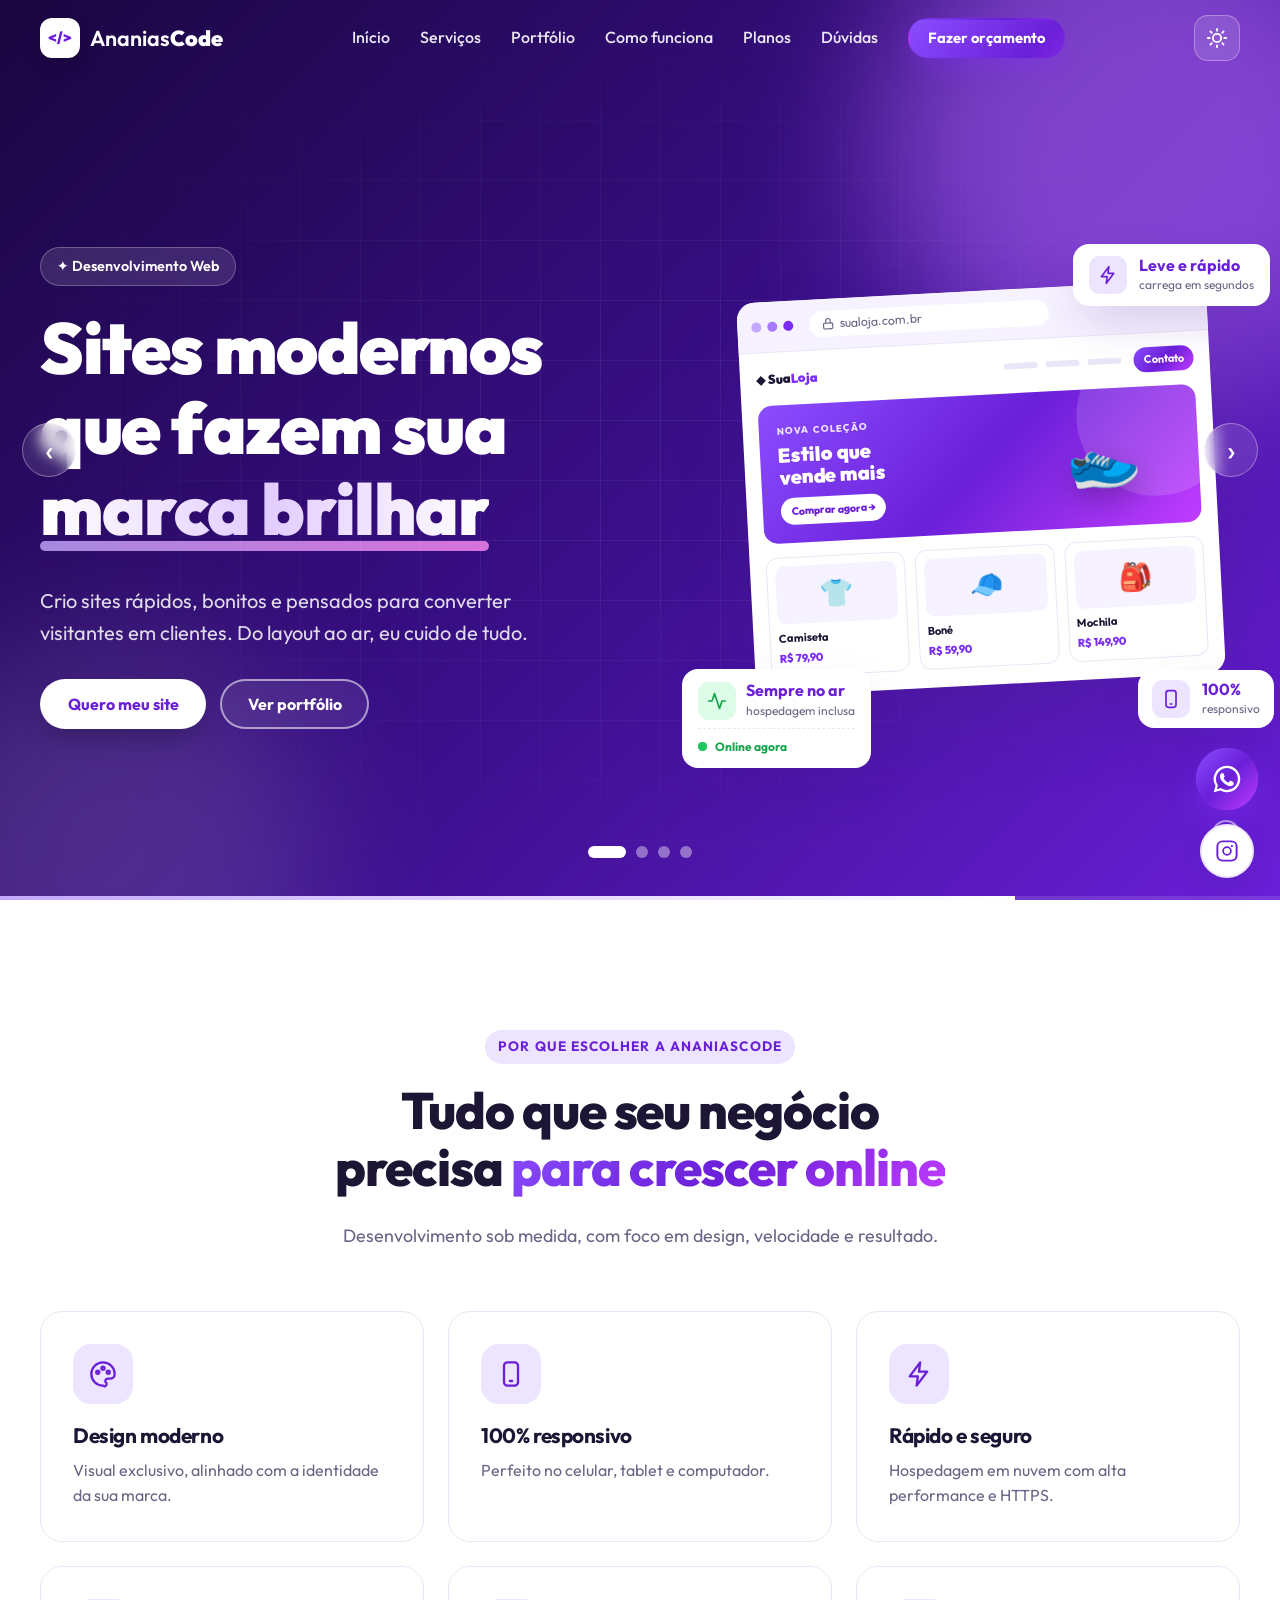
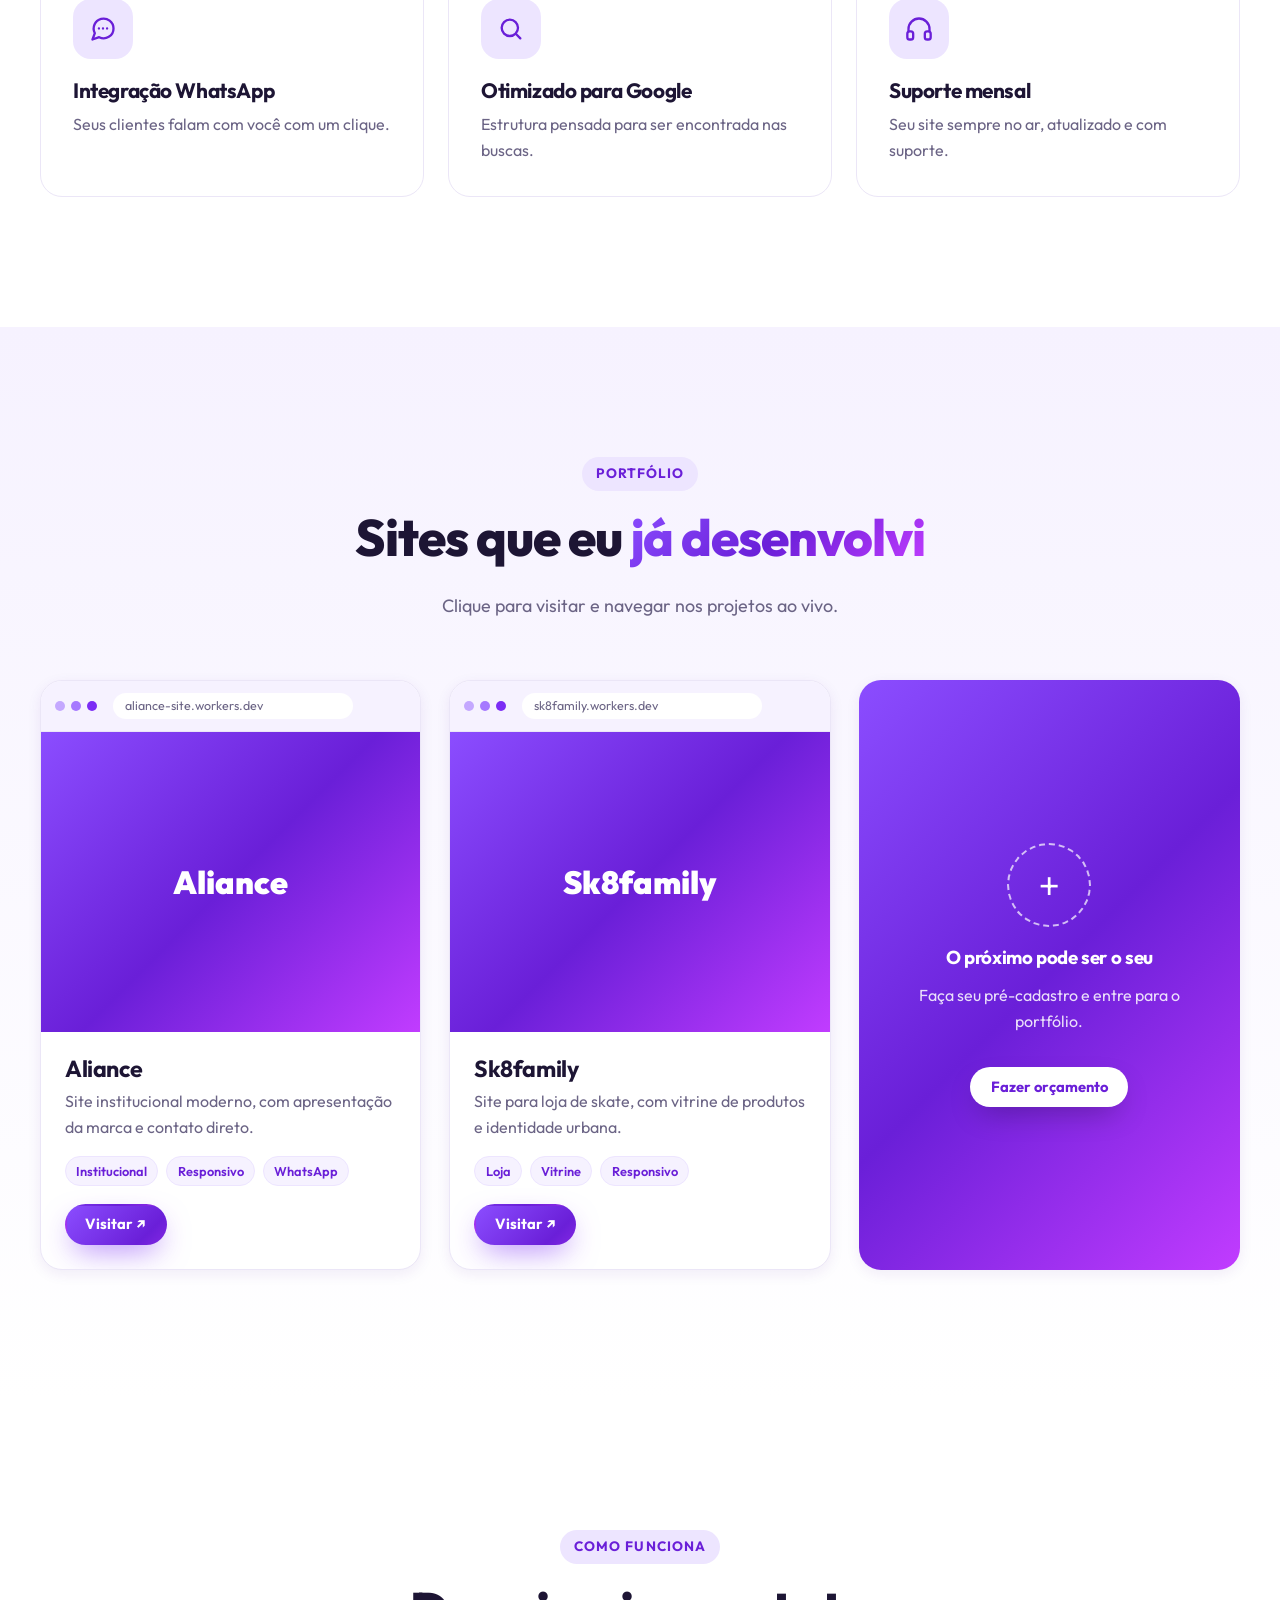
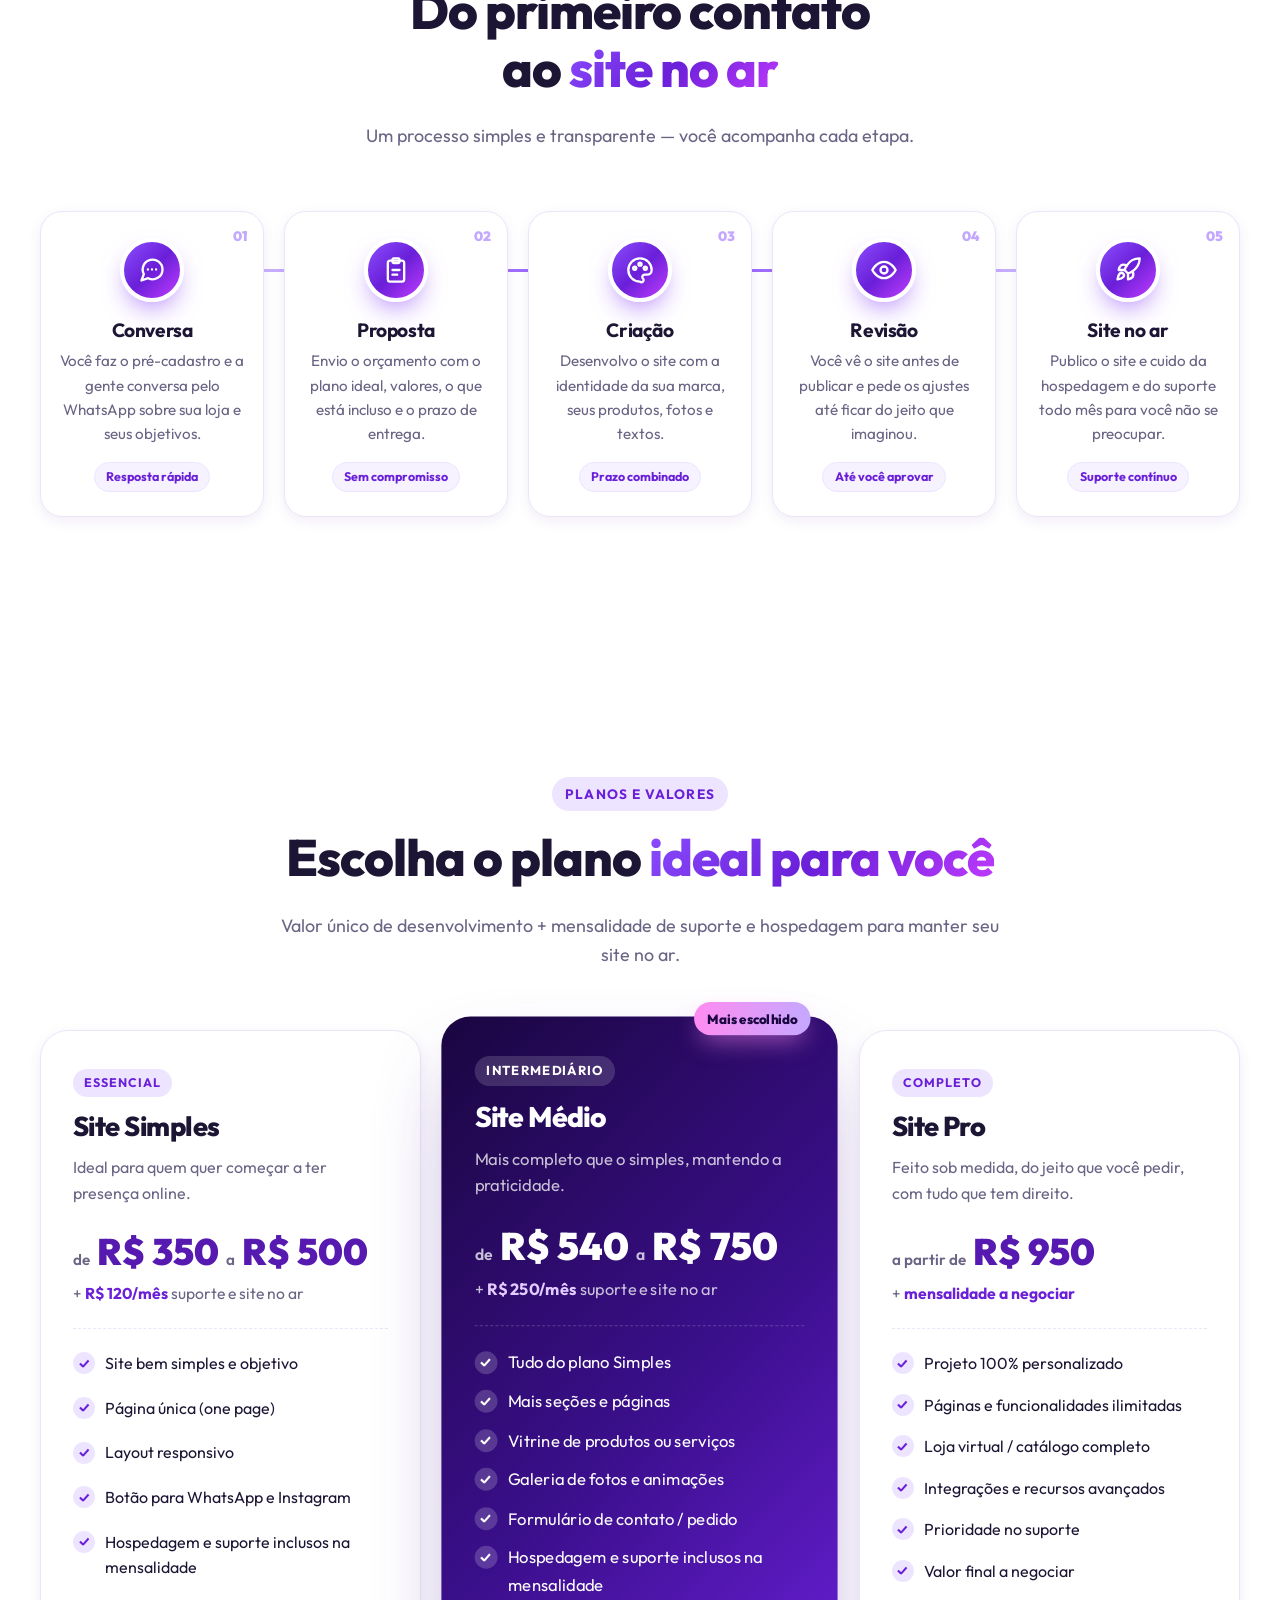
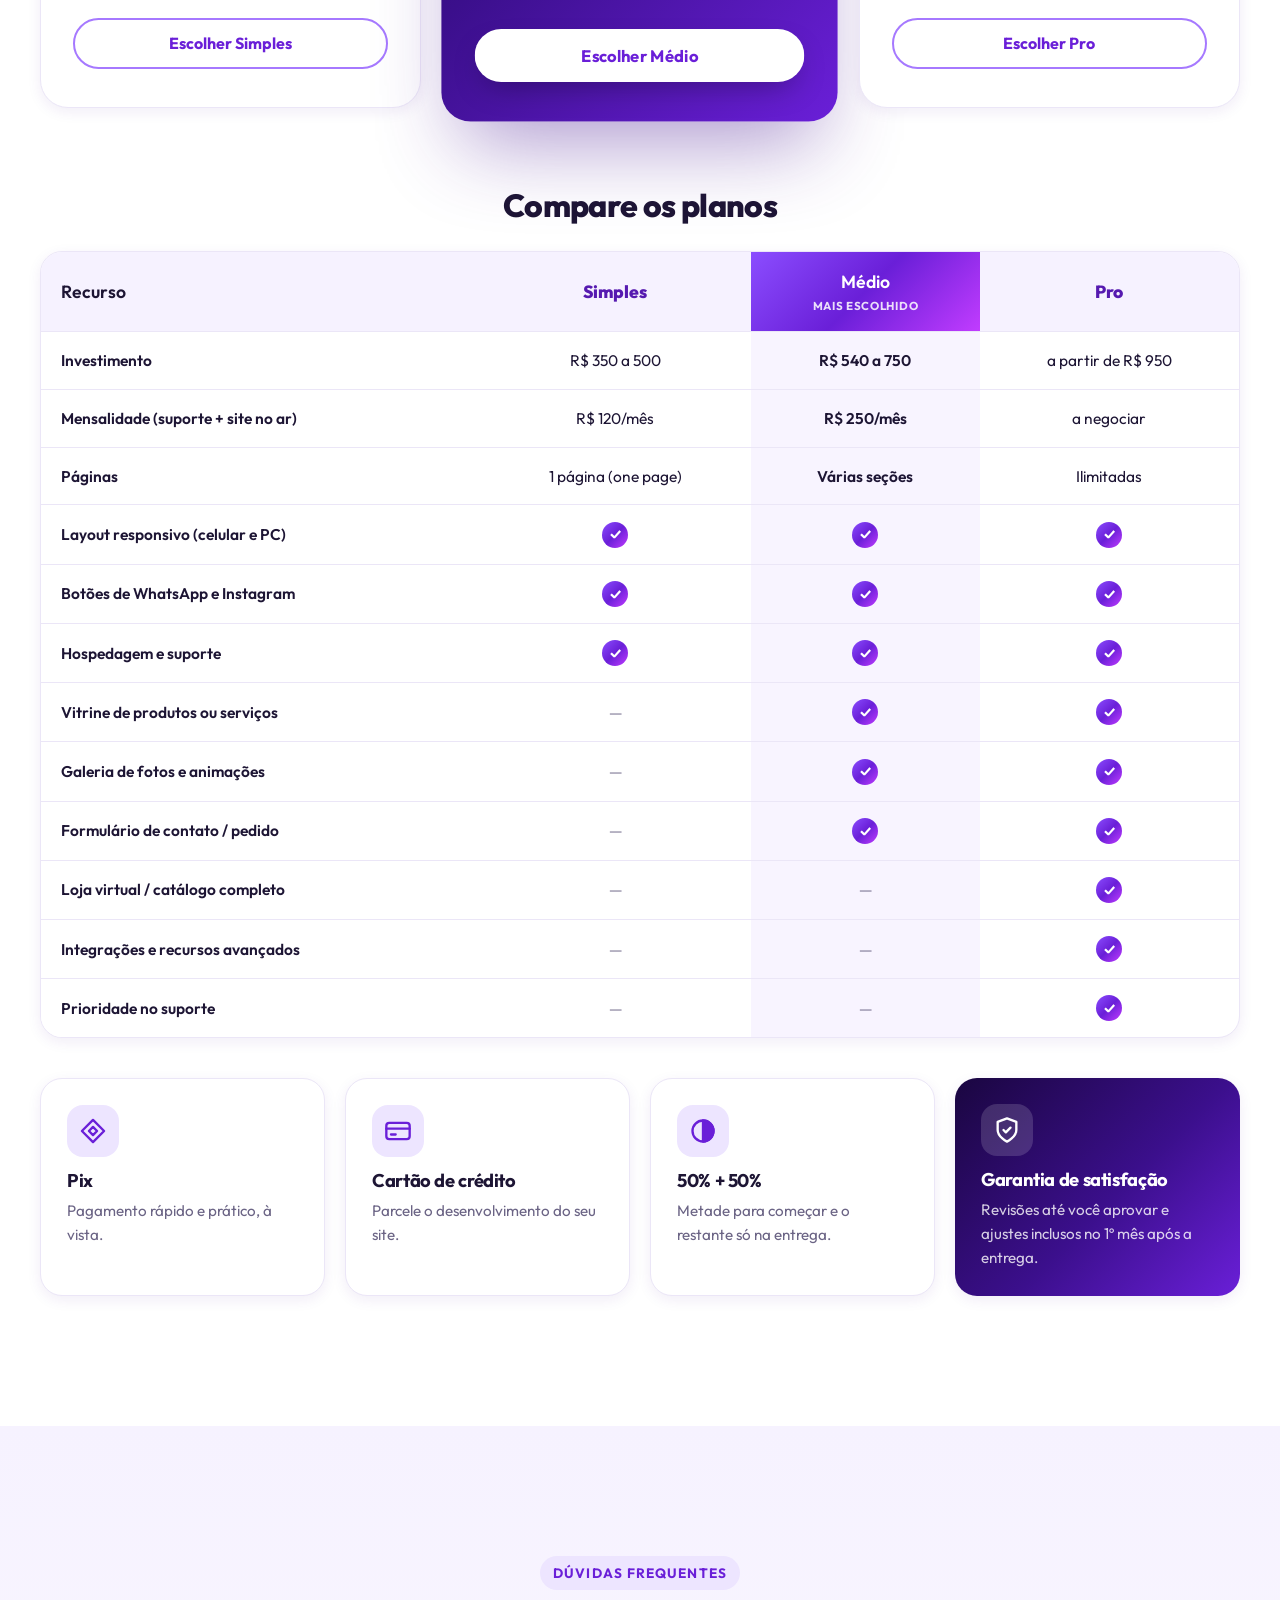
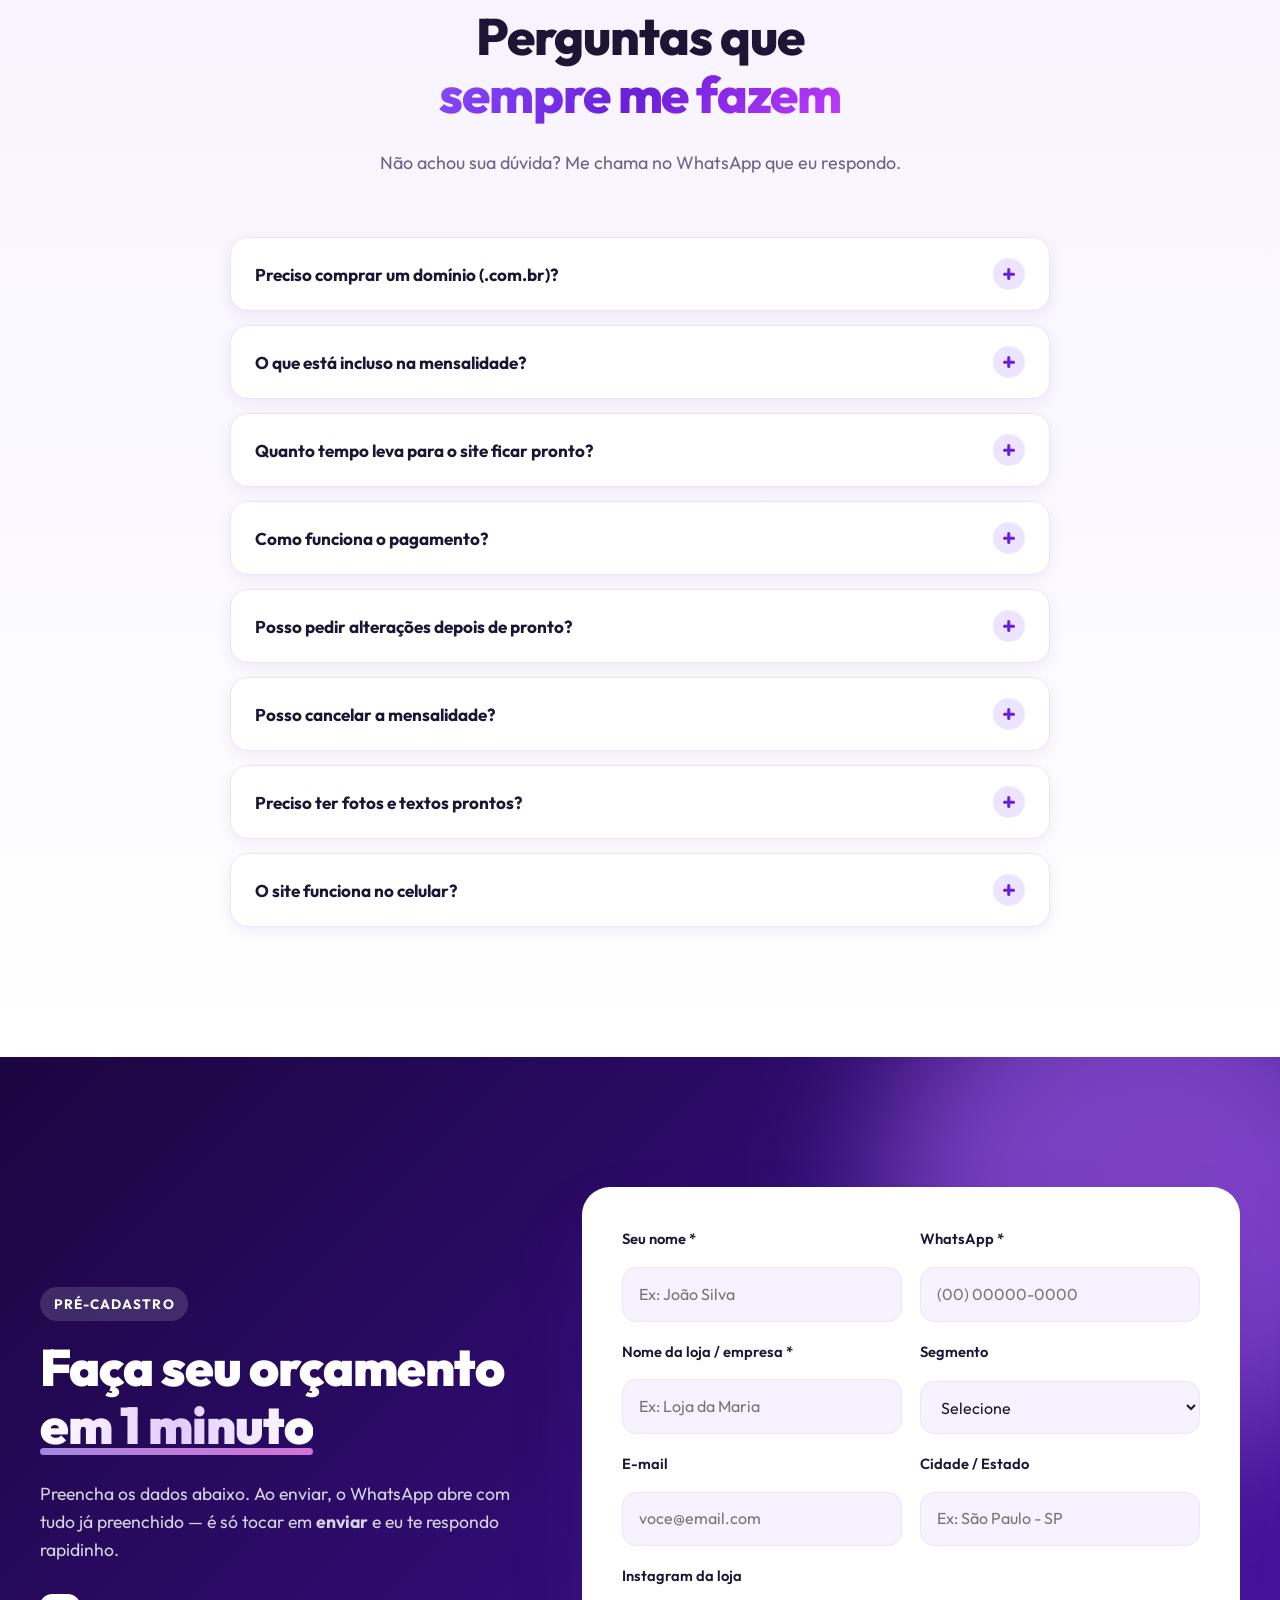
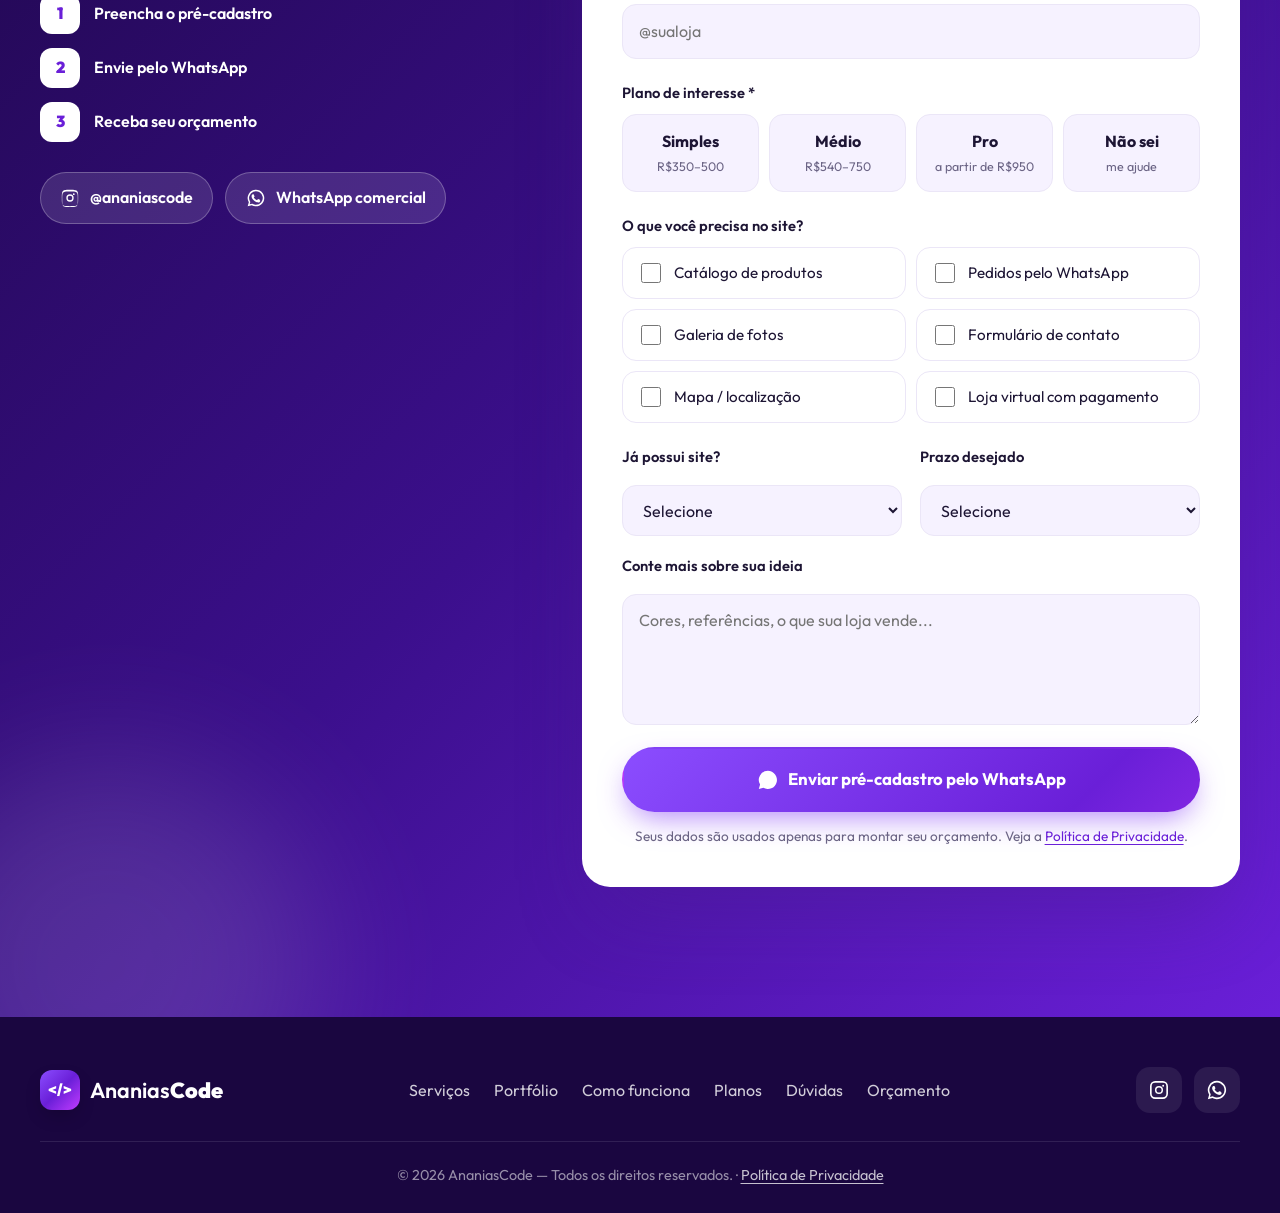
==== commit fd1fe48e: "Adiciona Cloudflare Web Analytics e atualiza a Política de Privacidade Co-Authored-By: Claude Opus 5" ====
--- a/public/index.html
+++ b/public/index.html
@@ -746,5 +746,6 @@
 
   <script src="theme.js"></script>
   <script src="script.js"></script>
+  <!-- Cloudflare Web Analytics --><script type='module' src='https://static.cloudflareinsights.com/beacon.min.js' data-cf-beacon='{"token": "1b4026ef5bd44795b0c8bb73a57849f0"}'></script><!-- End Cloudflare Web Analytics -->
 </body>
 </html>
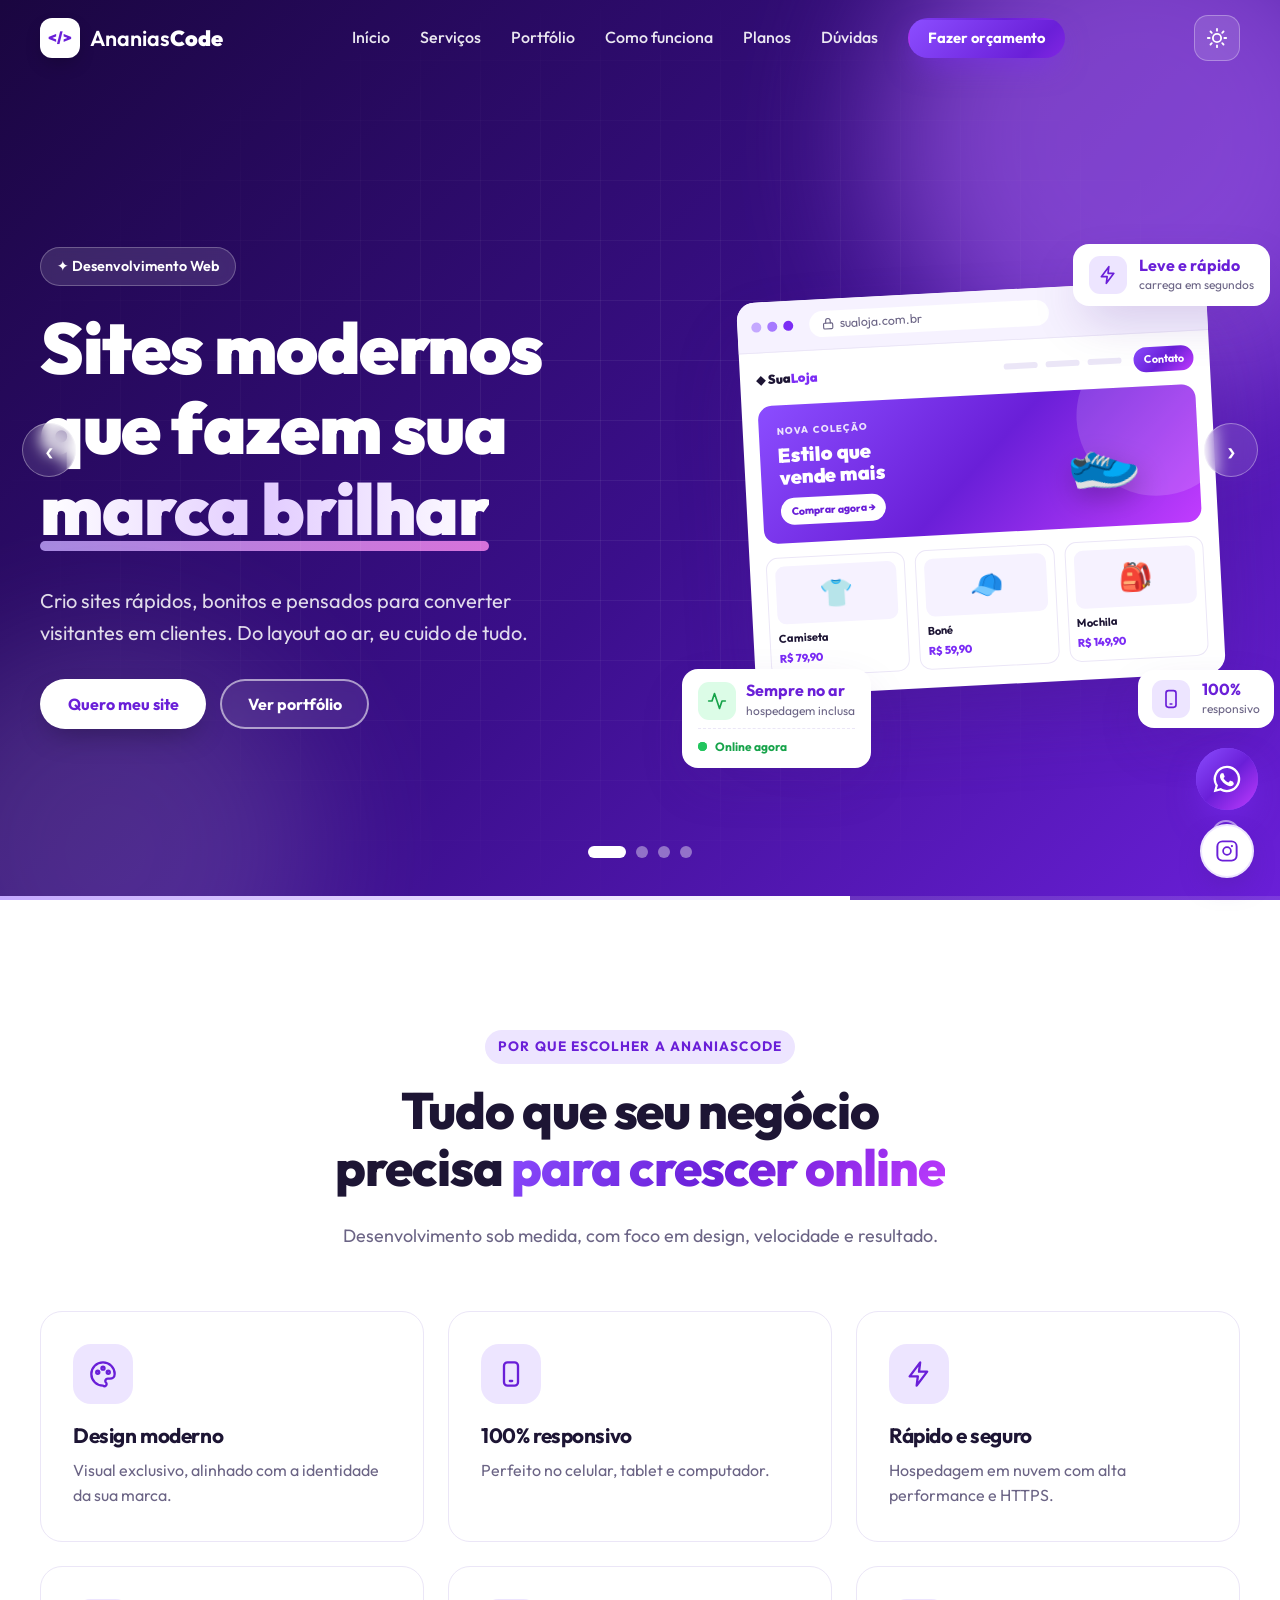
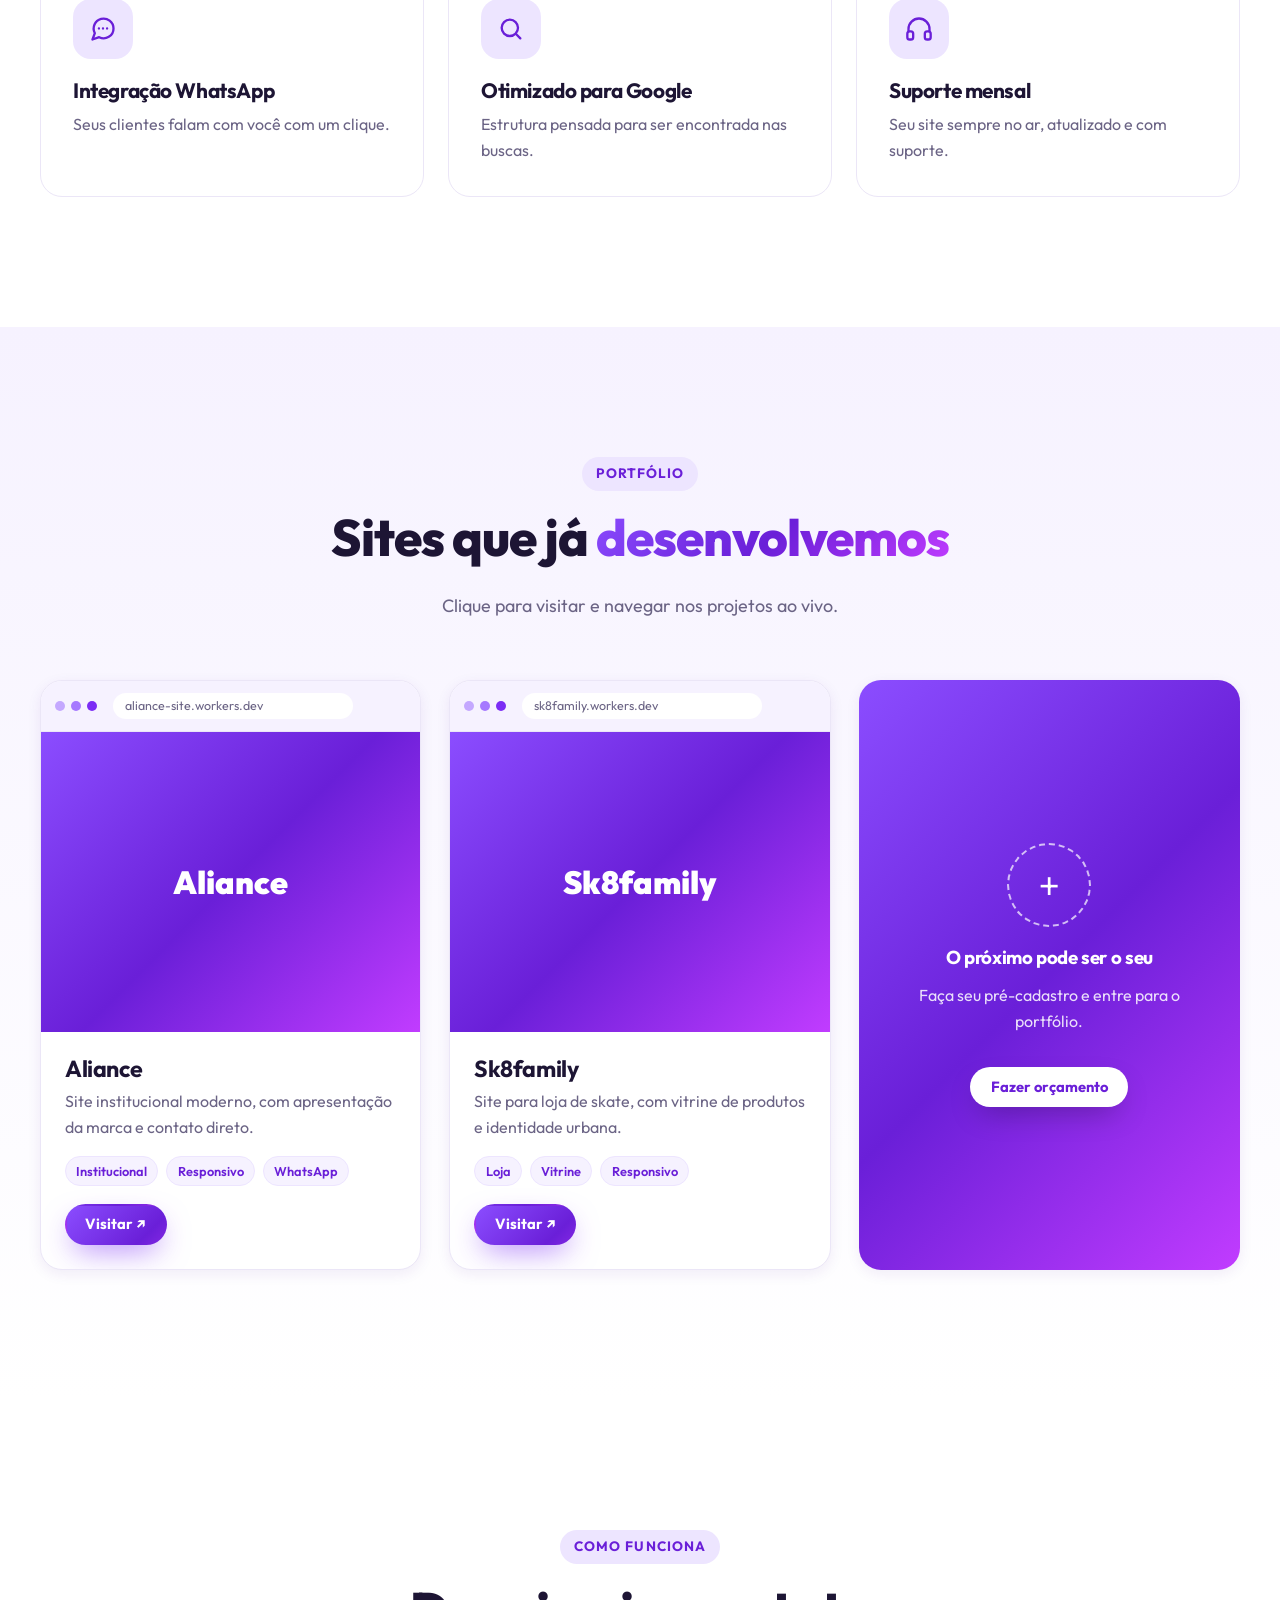
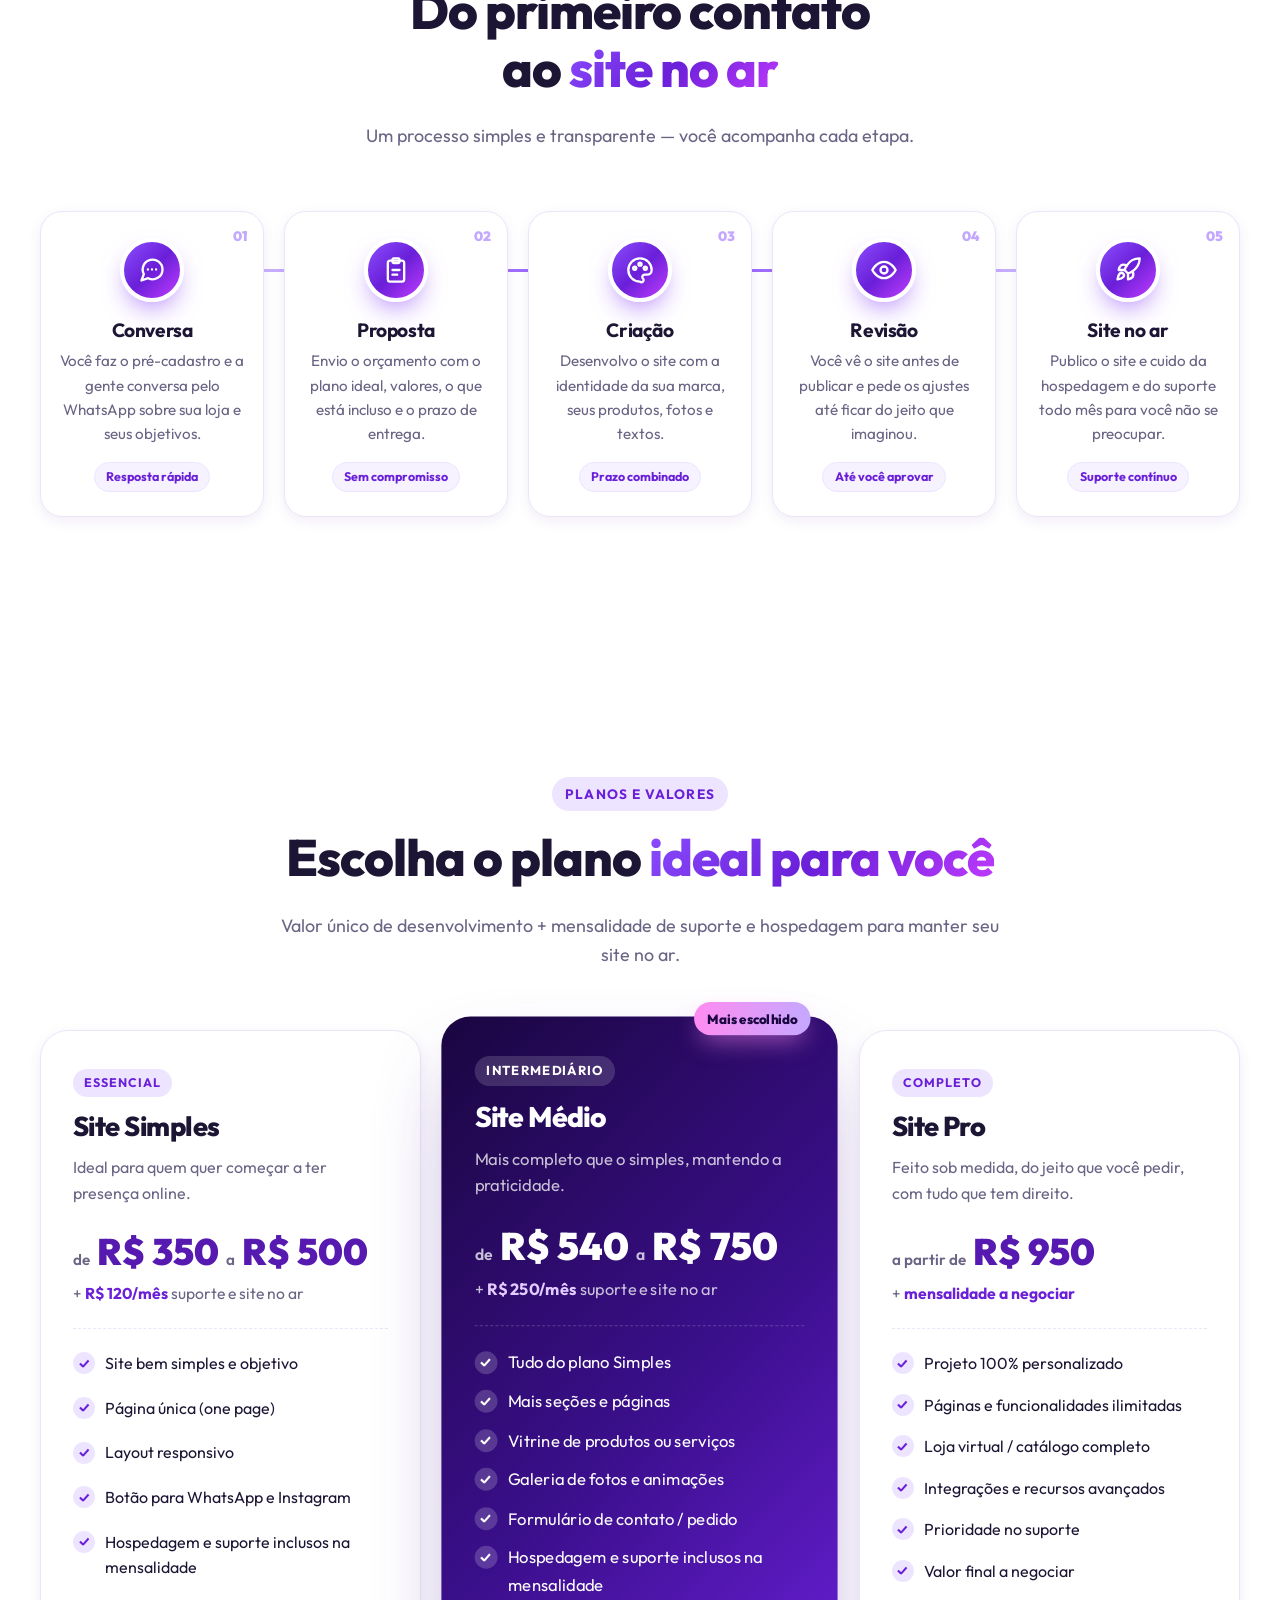
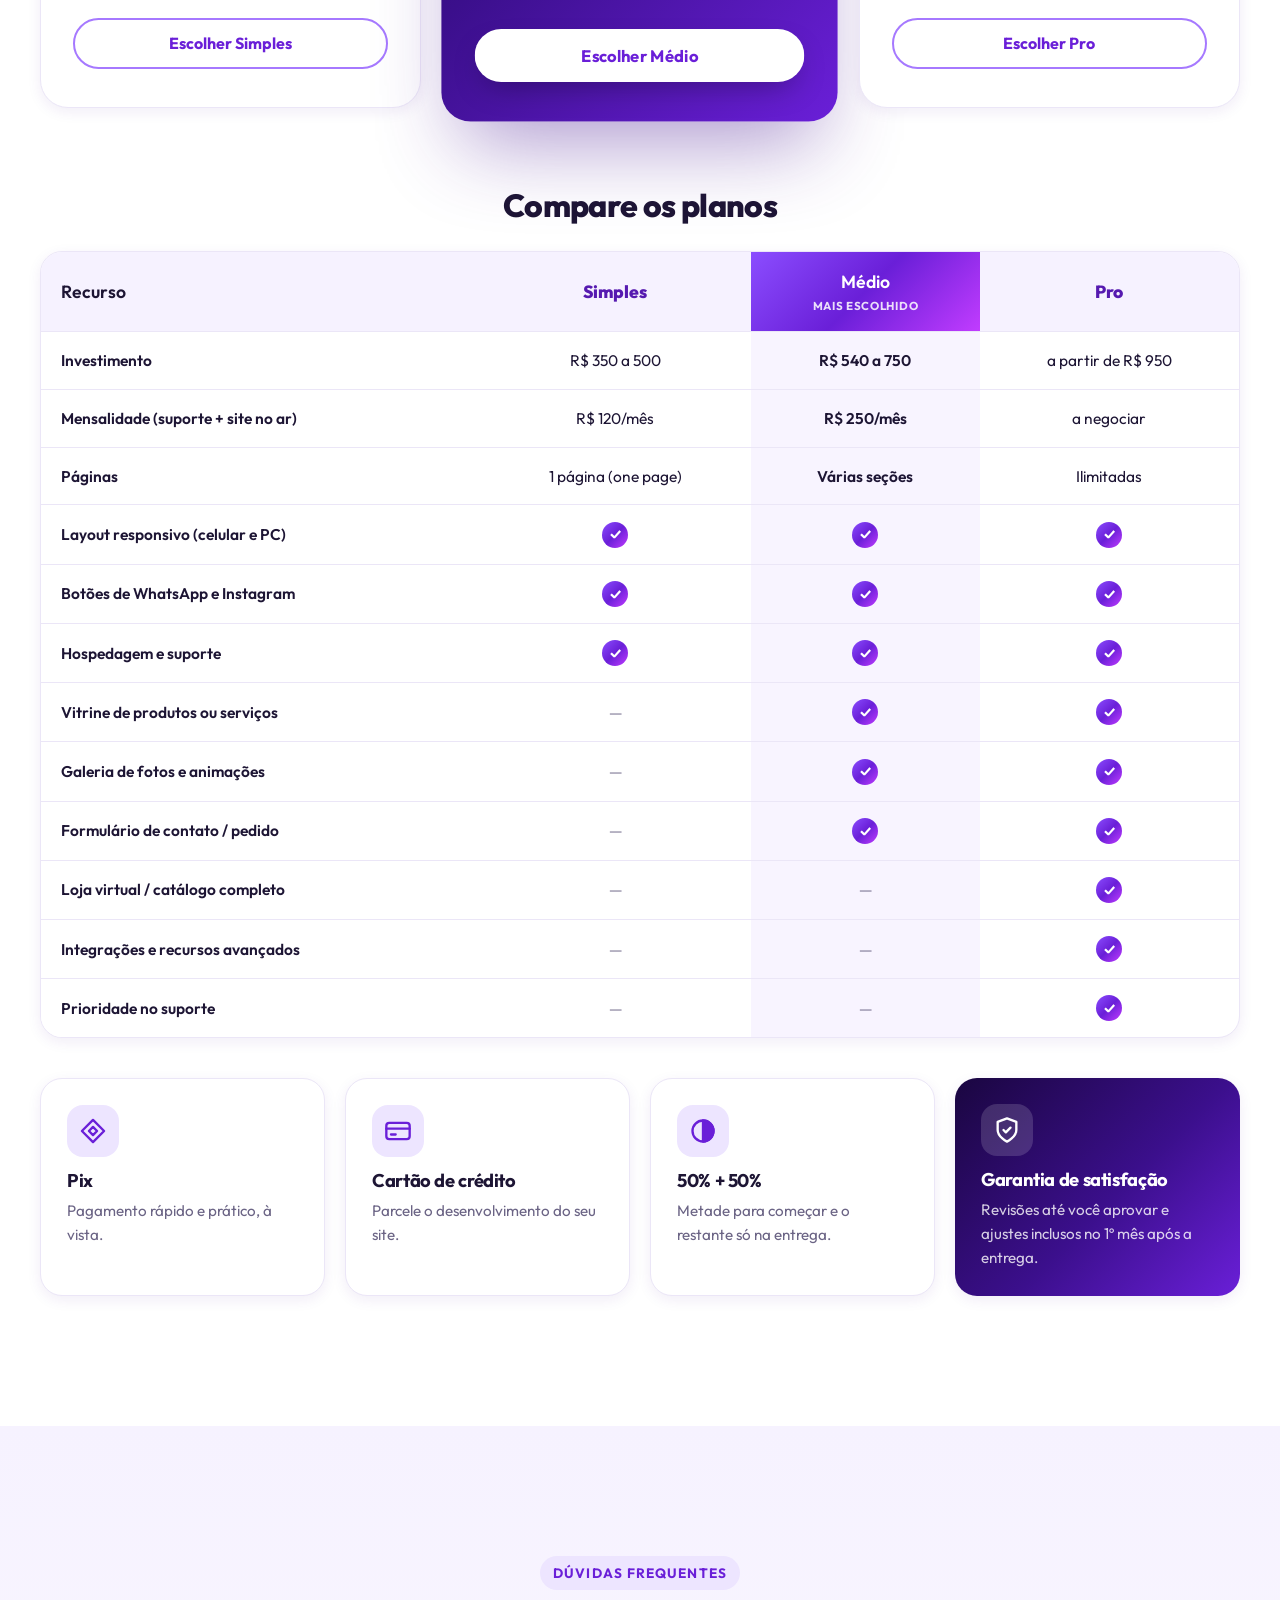
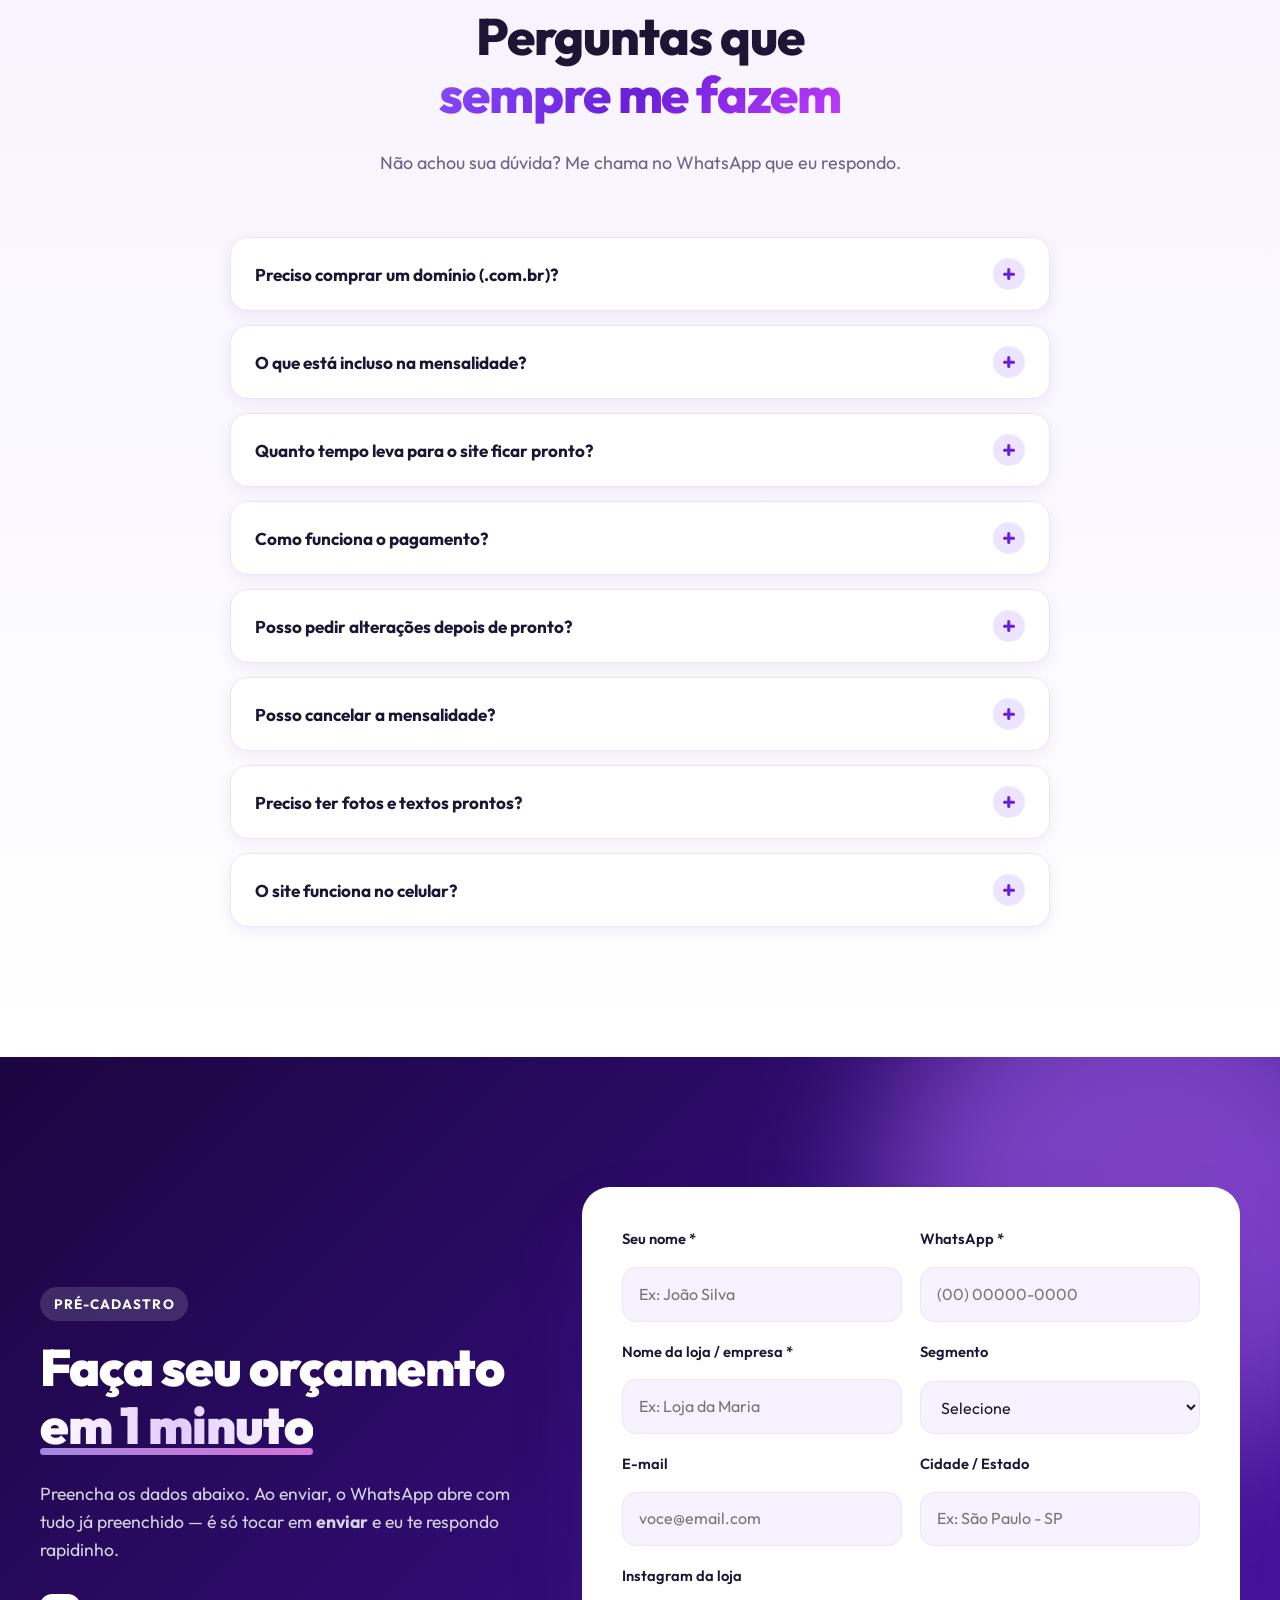
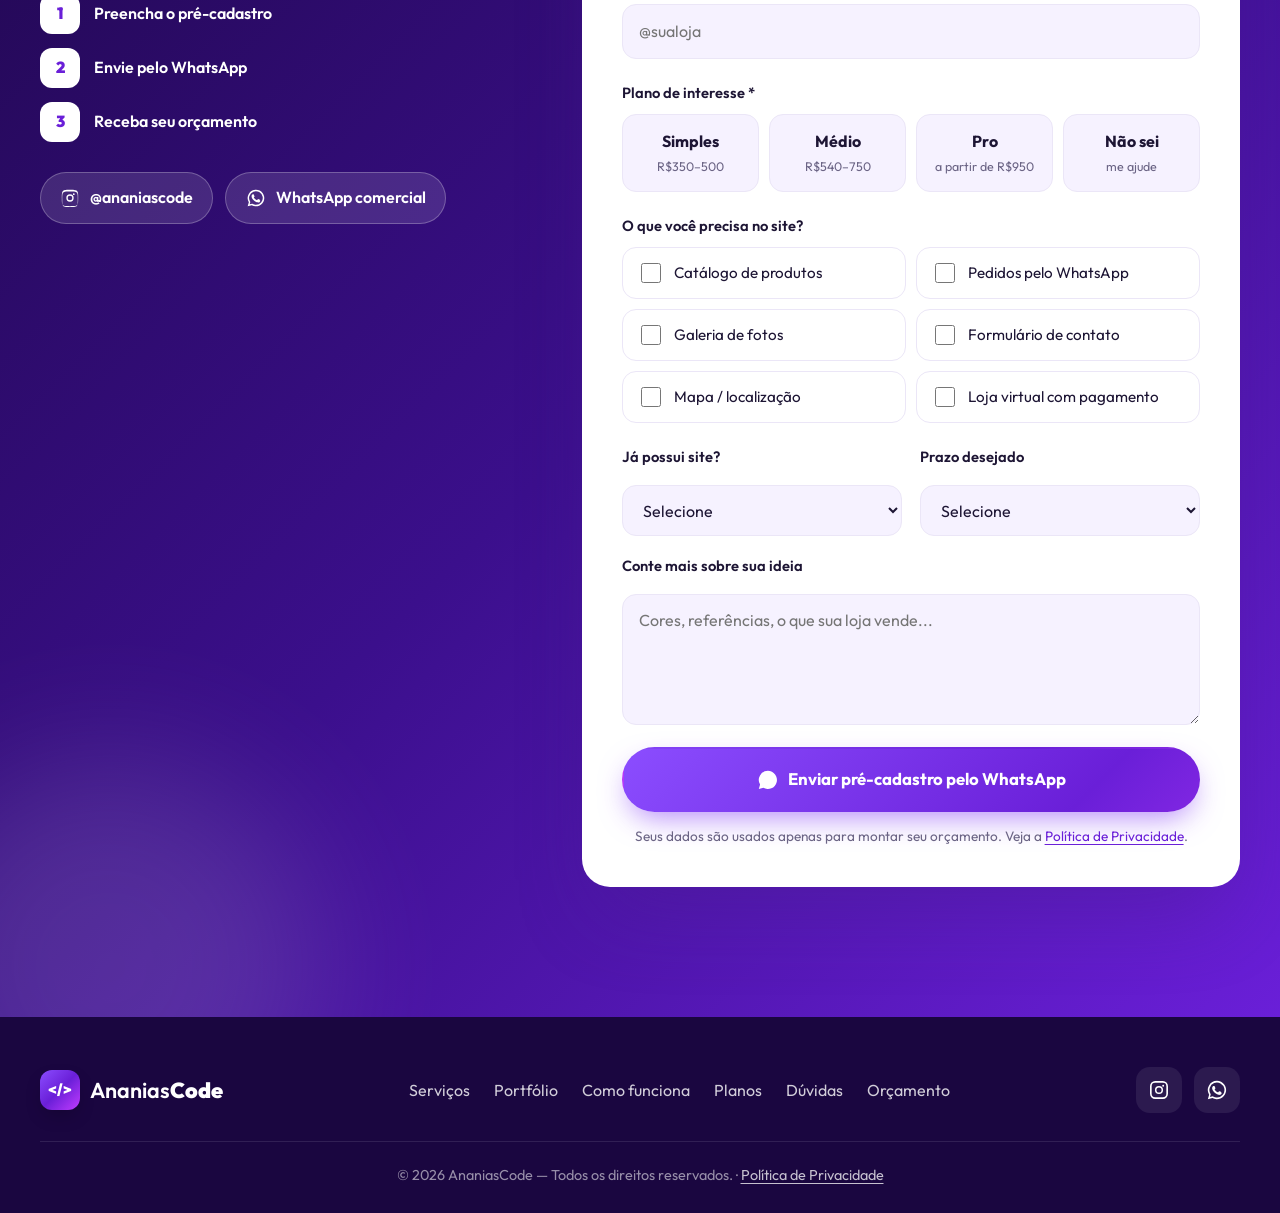
==== commit 164d3e32: "Ajusta título do portfólio Co-Authored-By: Claude Opus 5.5 <noreply@anthropic.com> Claude-Session: h" ====
--- a/public/index.html
+++ b/public/index.html
@@ -301,7 +301,7 @@
       <div class="container">
         <div class="section__head reveal">
           <span class="eyebrow">Portfólio</span>
-          <h2>Sites que eu <span class="grad">já desenvolvi</span></h2>
+          <h2>Sites que já <span class="grad">desenvolvemos</span></h2>
           <p>Clique para visitar e navegar nos projetos ao vivo.</p>
         </div>
 
--- a/public/styles.css
+++ b/public/styles.css
@@ -210,6 +210,7 @@
 /* visuais */
 .slide__visual { position: relative; display: grid; place-items: center; min-height: 420px; transform: scale(.92); opacity: 0; transition: transform 1s ease .2s, opacity 1s ease .2s; }
 .slide.is-active .slide__visual { transform: none; opacity: 1; }
+.visual__stage { display: contents; }
 /* ícones */
 .ico { width: 1em; height: 1em; flex-shrink: 0; fill: none; stroke: currentColor; stroke-width: 2; stroke-linecap: round; stroke-linejoin: round; vertical-align: -.15em; }
 .ico--xs { width: 1.1em; height: 1.1em; }
@@ -559,7 +560,8 @@
 .footer__copy { text-align: center; margin: 22px 0 0; font-size: .9rem; color: rgba(255,255,255,.55); }
 
 /* botões flutuantes (WhatsApp + Instagram) */
-.floats { position: fixed; right: 22px; bottom: 22px; z-index: 60; display: flex; flex-direction: column; align-items: center; gap: 14px; }
+.floats { position: fixed; right: 22px; bottom: 22px; z-index: 60; display: flex; flex-direction: column; align-items: center; gap: 14px;; transition: opacity .35s ease, transform .35s ease; }
+@media (max-width: 860px) { body.at-hero .floats { opacity: 0; transform: translateY(24px); pointer-events: none; } }
 .float-btn { position: relative; width: 62px; height: 62px; border-radius: 50%; display: grid; place-items: center; transition: transform .25s; }
 .float-btn svg { width: 30px; height: 30px; }
 .float-btn:hover { transform: scale(1.08); }
@@ -651,12 +653,13 @@
   .header:has(.nav.is-open) .logo { color: var(--ink); }
   .header:has(.nav.is-open) .burger span { background: var(--accent); }
 
-  .slide__inner { grid-template-columns: 1fr; gap: 20px; text-align: center; }
+  /* carrossel no celular: texto em cima, ilustração embaixo (encaixada pelo script.js) */
+  .slide { align-items: stretch; }
+  .slide__inner { height: 100%; grid-template-columns: 1fr; grid-template-rows: auto minmax(0, 1fr); gap: 10px; text-align: center; padding-top: calc(var(--header-h) + 18px); padding-bottom: 64px; }
   .slide__text p { margin-inline: auto; }
   .slide__cta { justify-content: center; }
-  .slide__visual { min-height: 0; max-height: 34vh; transform: scale(.62) !important; margin-top: -40px; }
-  .slide.is-active .slide__visual { transform: scale(.62) !important; }
-  .float-card { display: none; }
+  .slide__visual { min-height: 0; height: 100%; display: block; transform: none !important; }
+  .visual__stage { position: absolute; left: 0; top: 0; width: 520px; display: grid; place-items: center; transform-origin: 0 0; }
   .hero__arrow { display: none; }
   .scroll-hint { display: none; }
 }
@@ -673,8 +676,11 @@
   .features, .works { grid-template-columns: 1fr; }
   .form__grid, .checks { grid-template-columns: 1fr; }
   .options { grid-template-columns: 1fr 1fr; }
-  .slide__visual { display: none; }
-  .slide__cta .btn { flex: 1 1 100%; }
+  .tag { margin-bottom: 12px; font-size: .82rem; }
+  .slide h1, .slide h2 { font-size: clamp(1.9rem, 8.6vw, 2.5rem); margin-bottom: .35em; }
+  .slide p { font-size: .98rem; line-height: 1.5; margin-bottom: 0; }
+  .slide__cta { margin-top: 16px; gap: 10px; flex-wrap: nowrap; }
+  .slide__cta .btn { flex: 1 1 0; min-width: 0; padding: .85em .8em; font-size: .9rem; white-space: normal; }
   .work__frame { height: 230px; }
   .work__frame iframe { transform: scale(.24); }
   .footer__inner { flex-direction: column; text-align: center; }
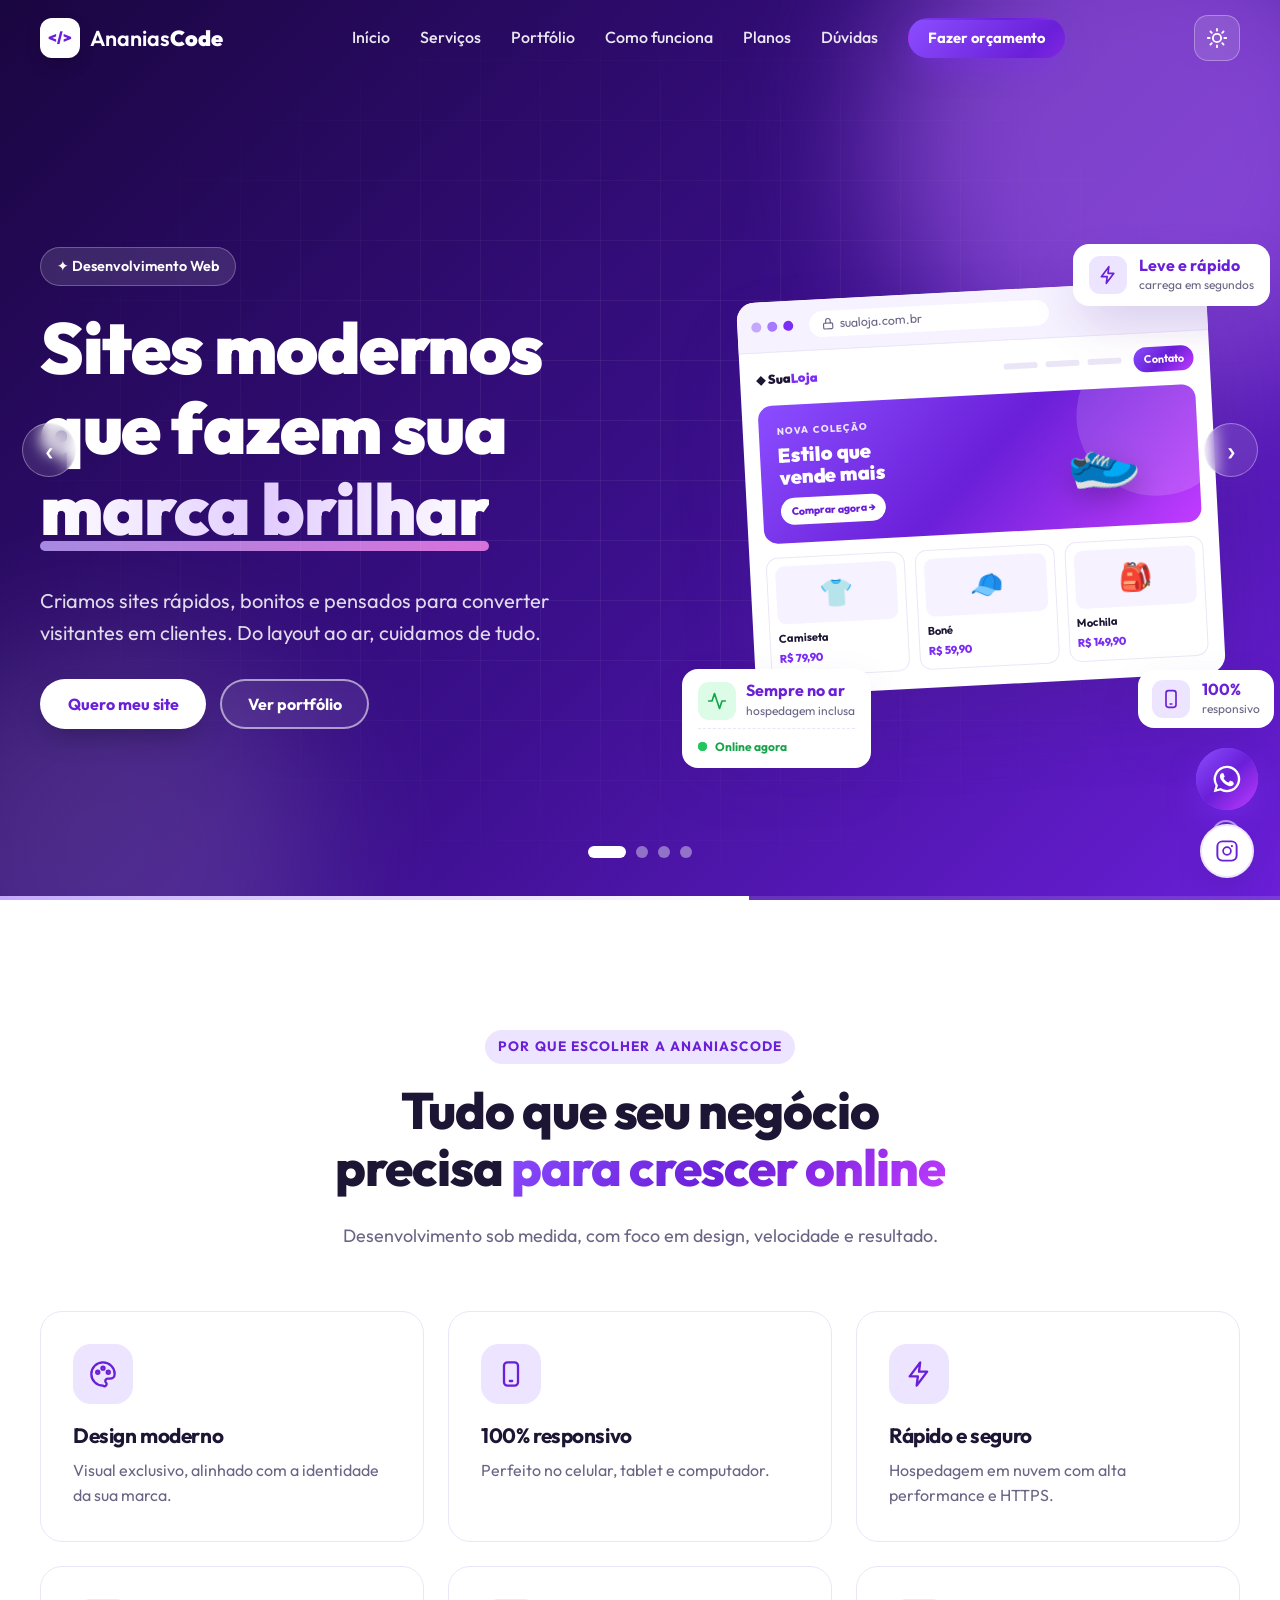
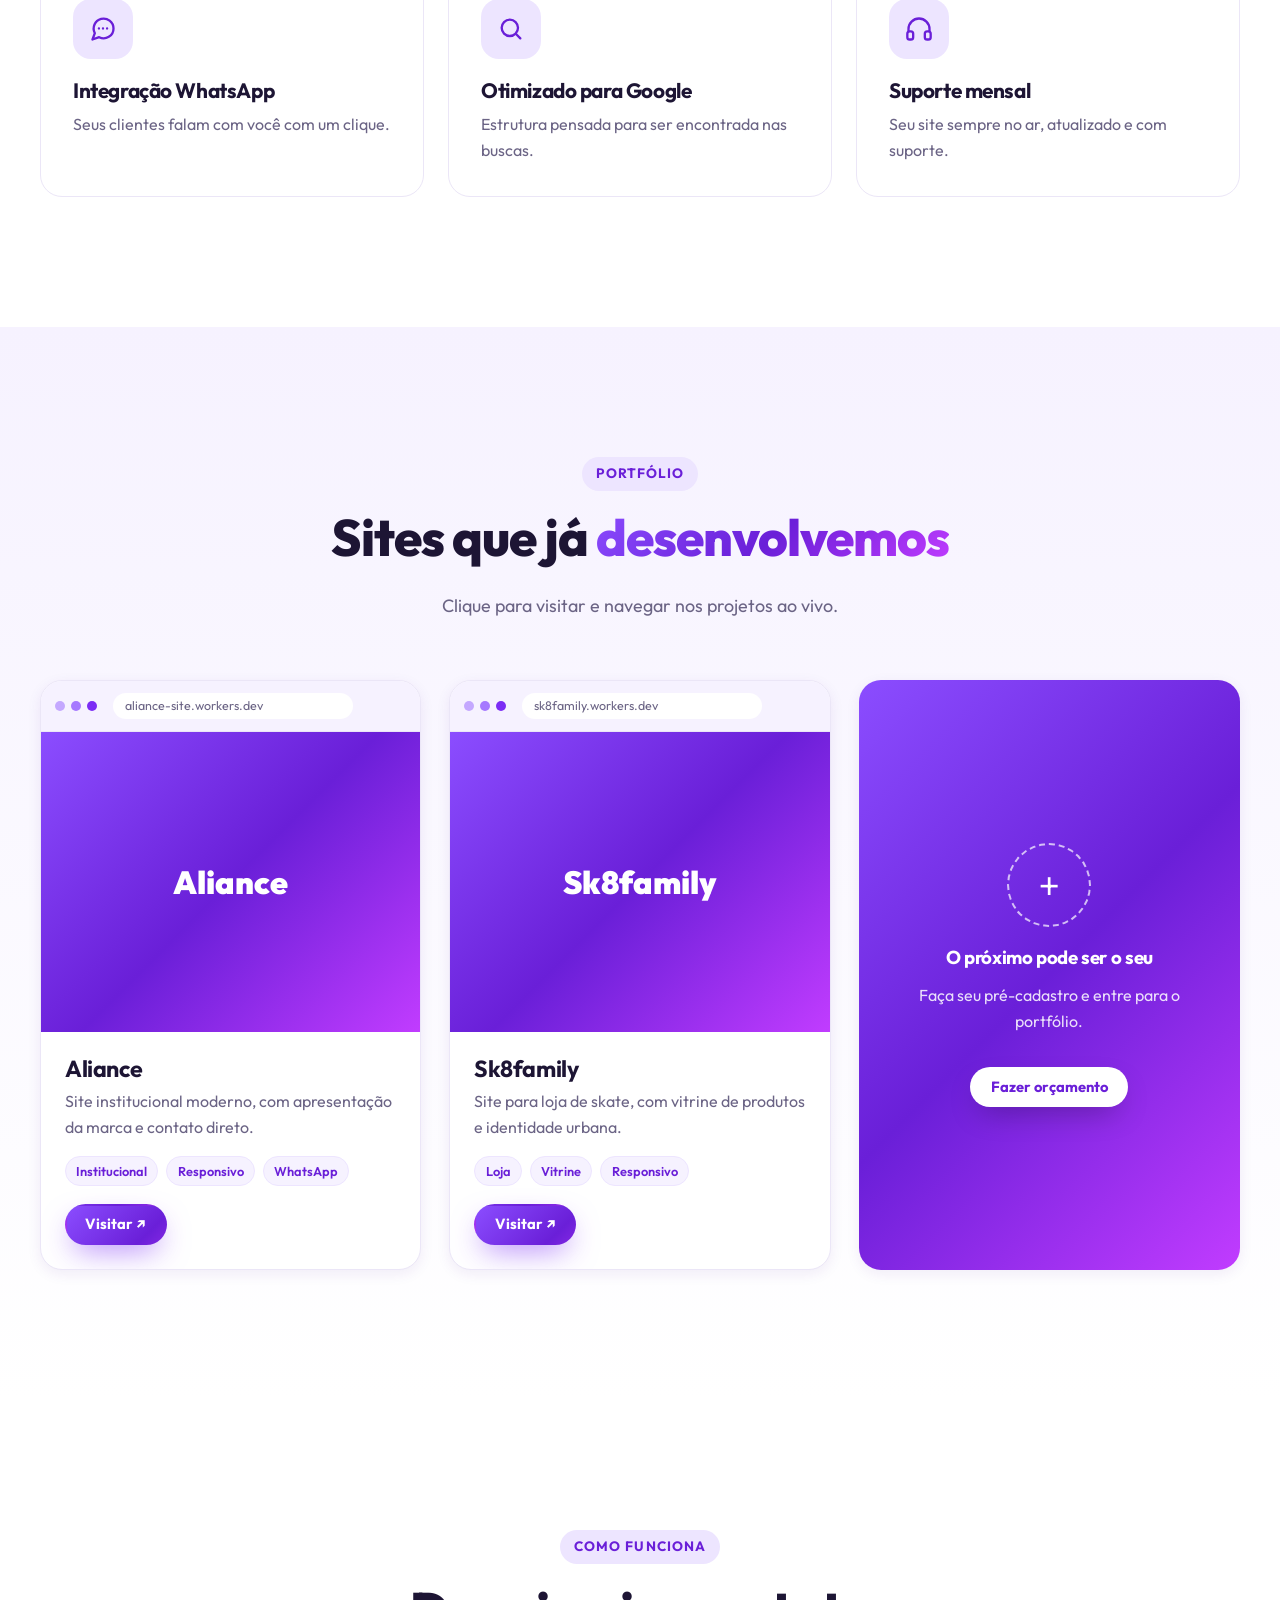
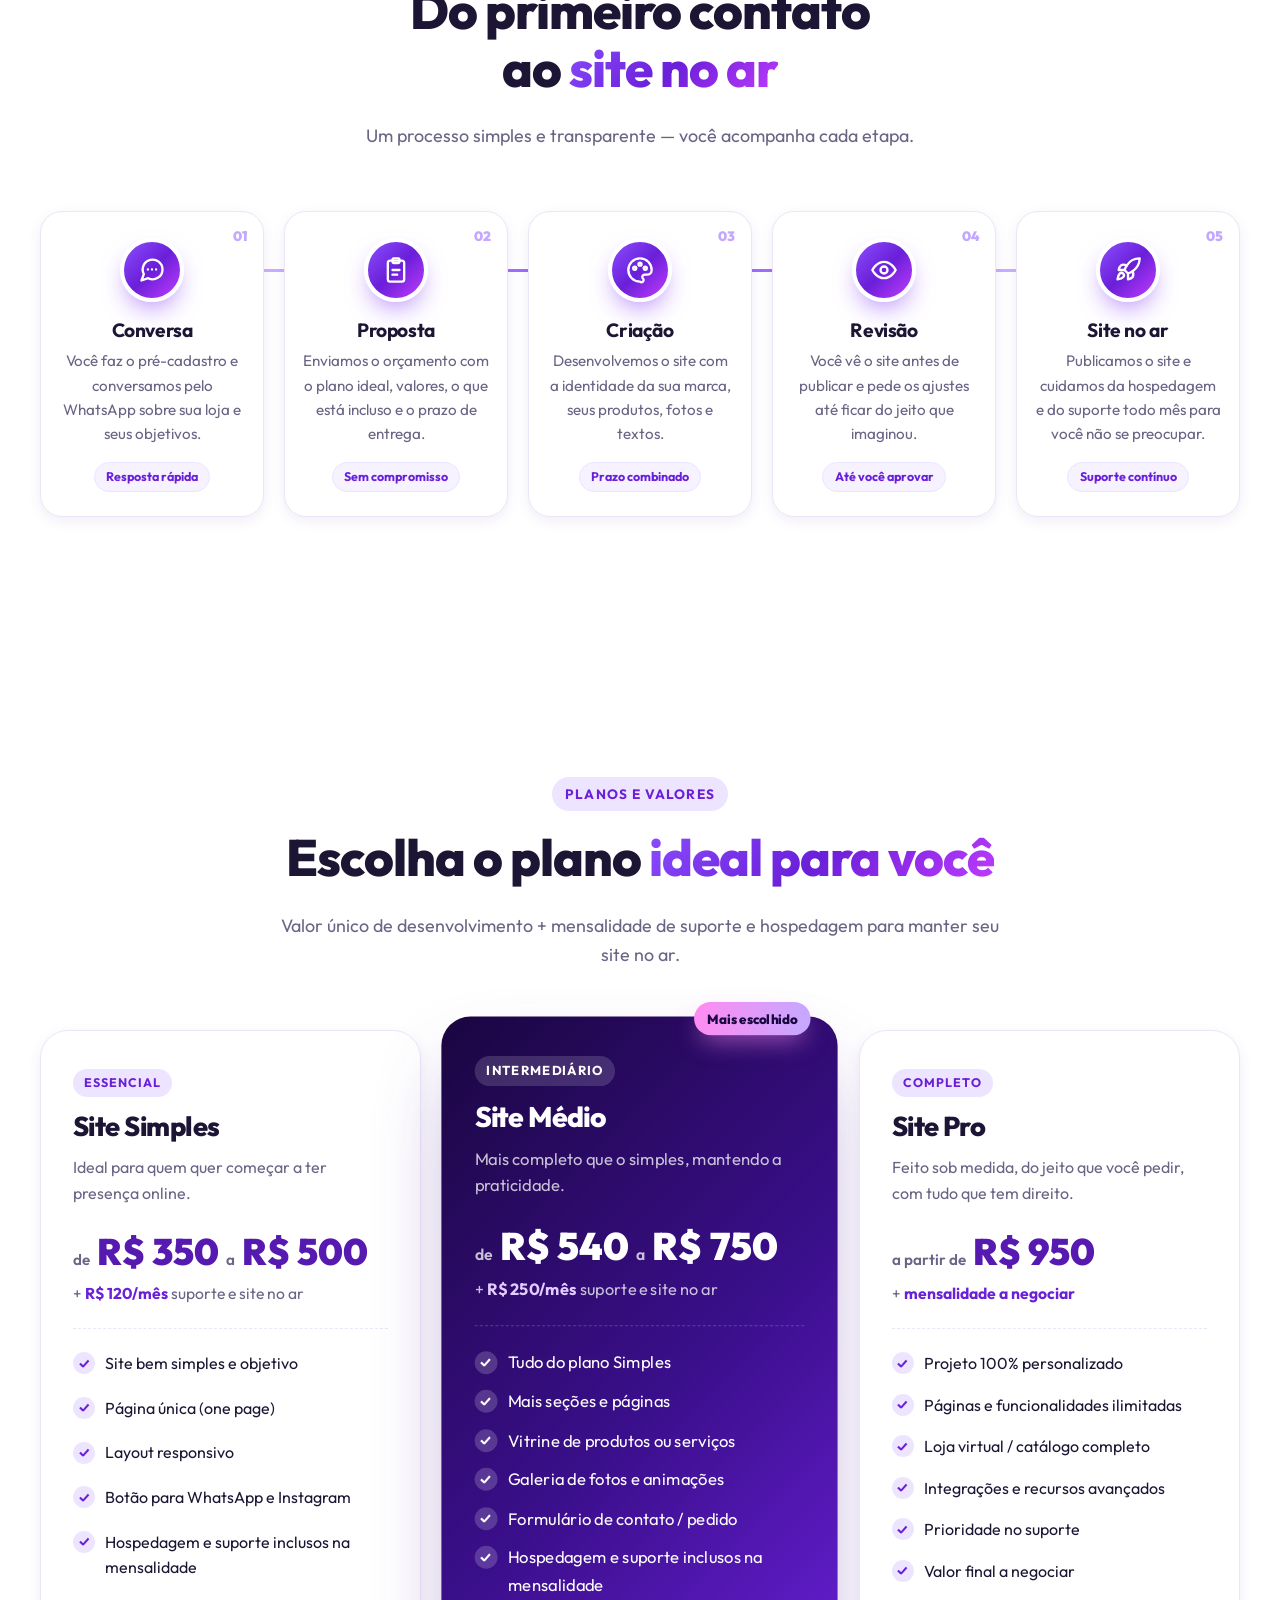
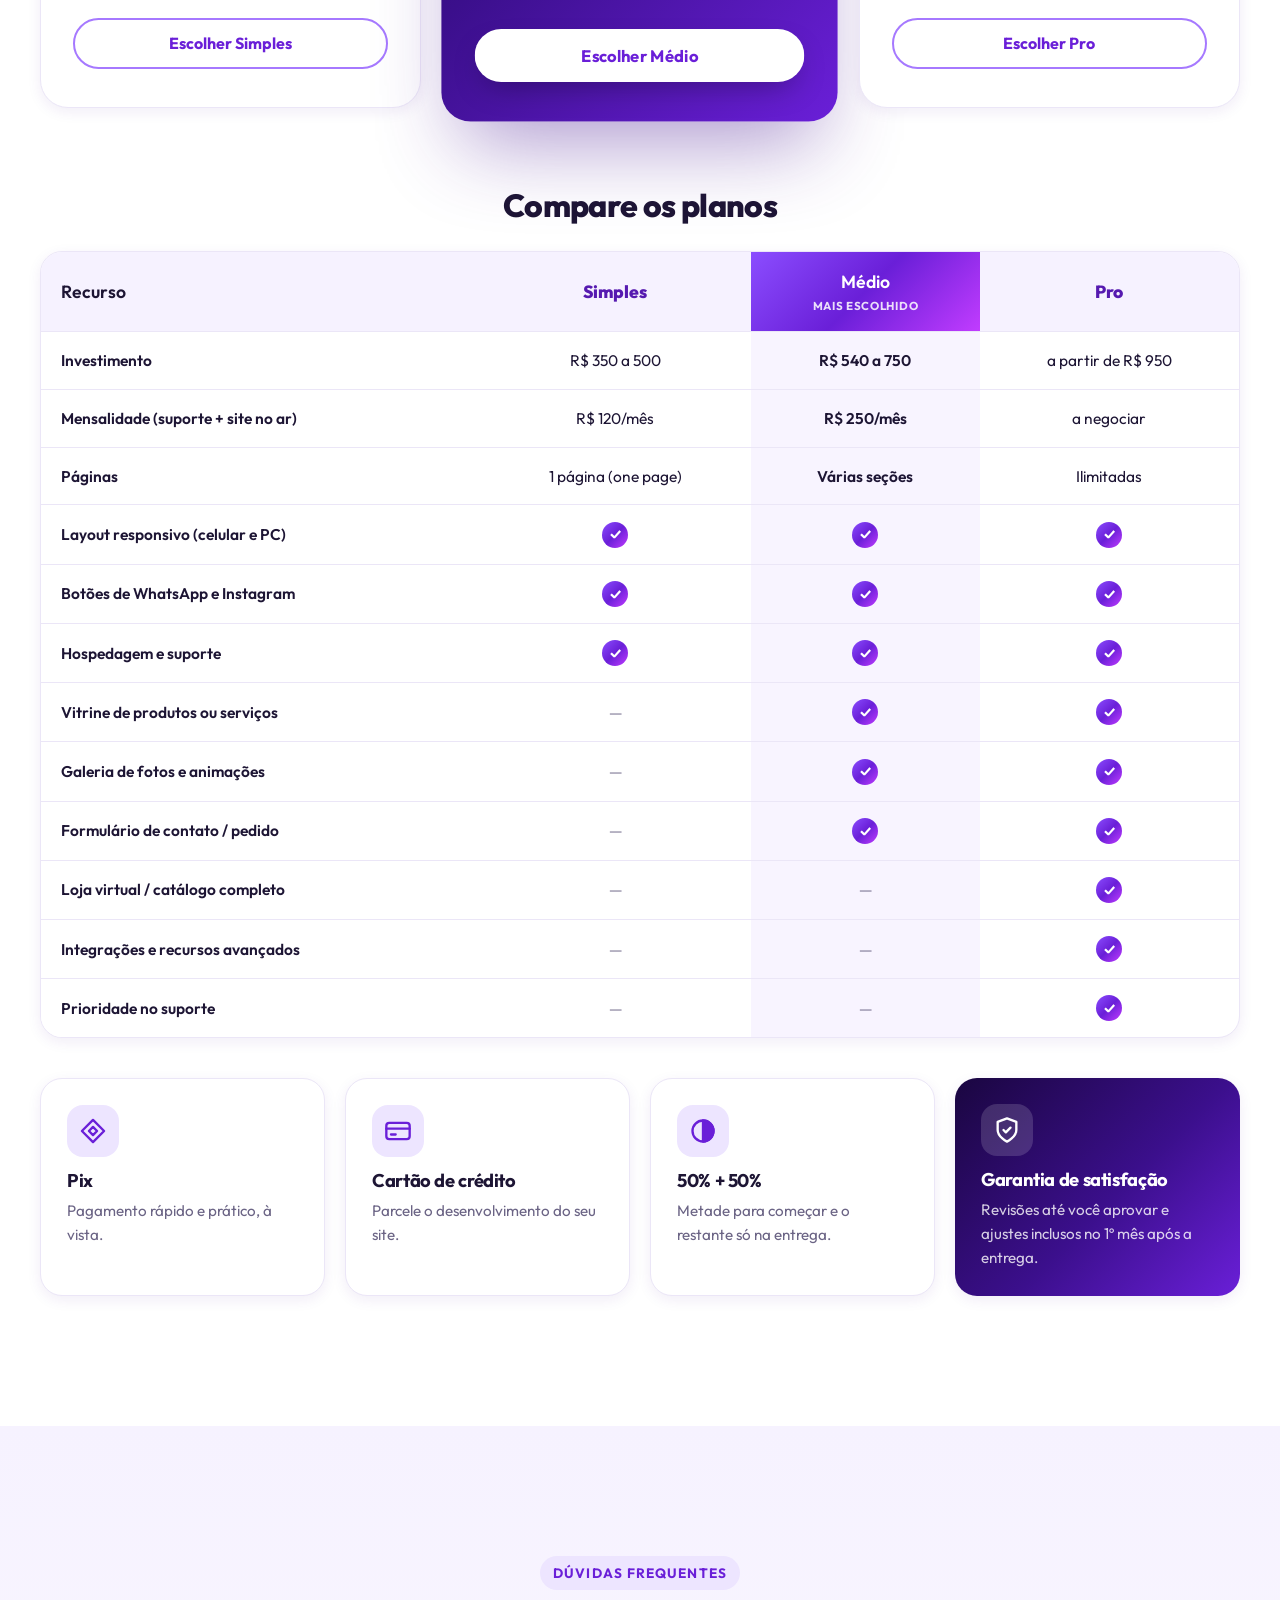
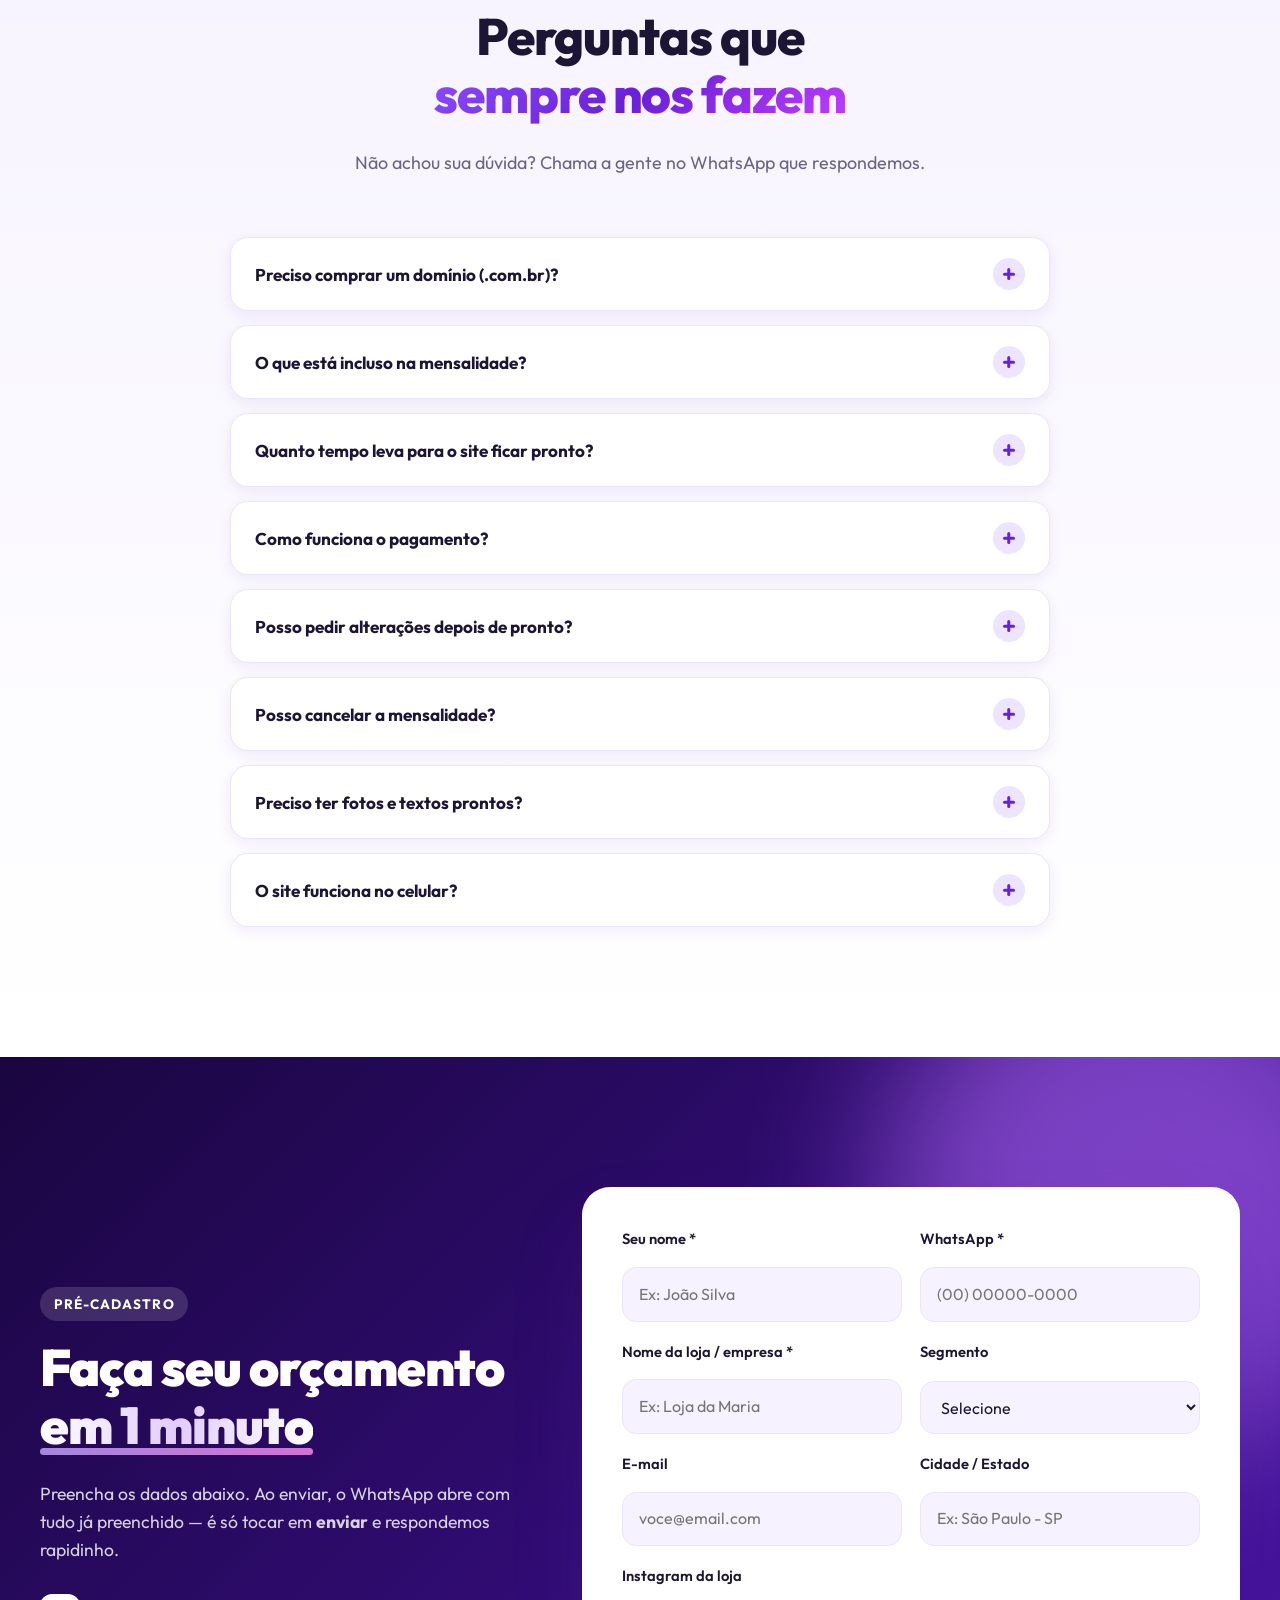
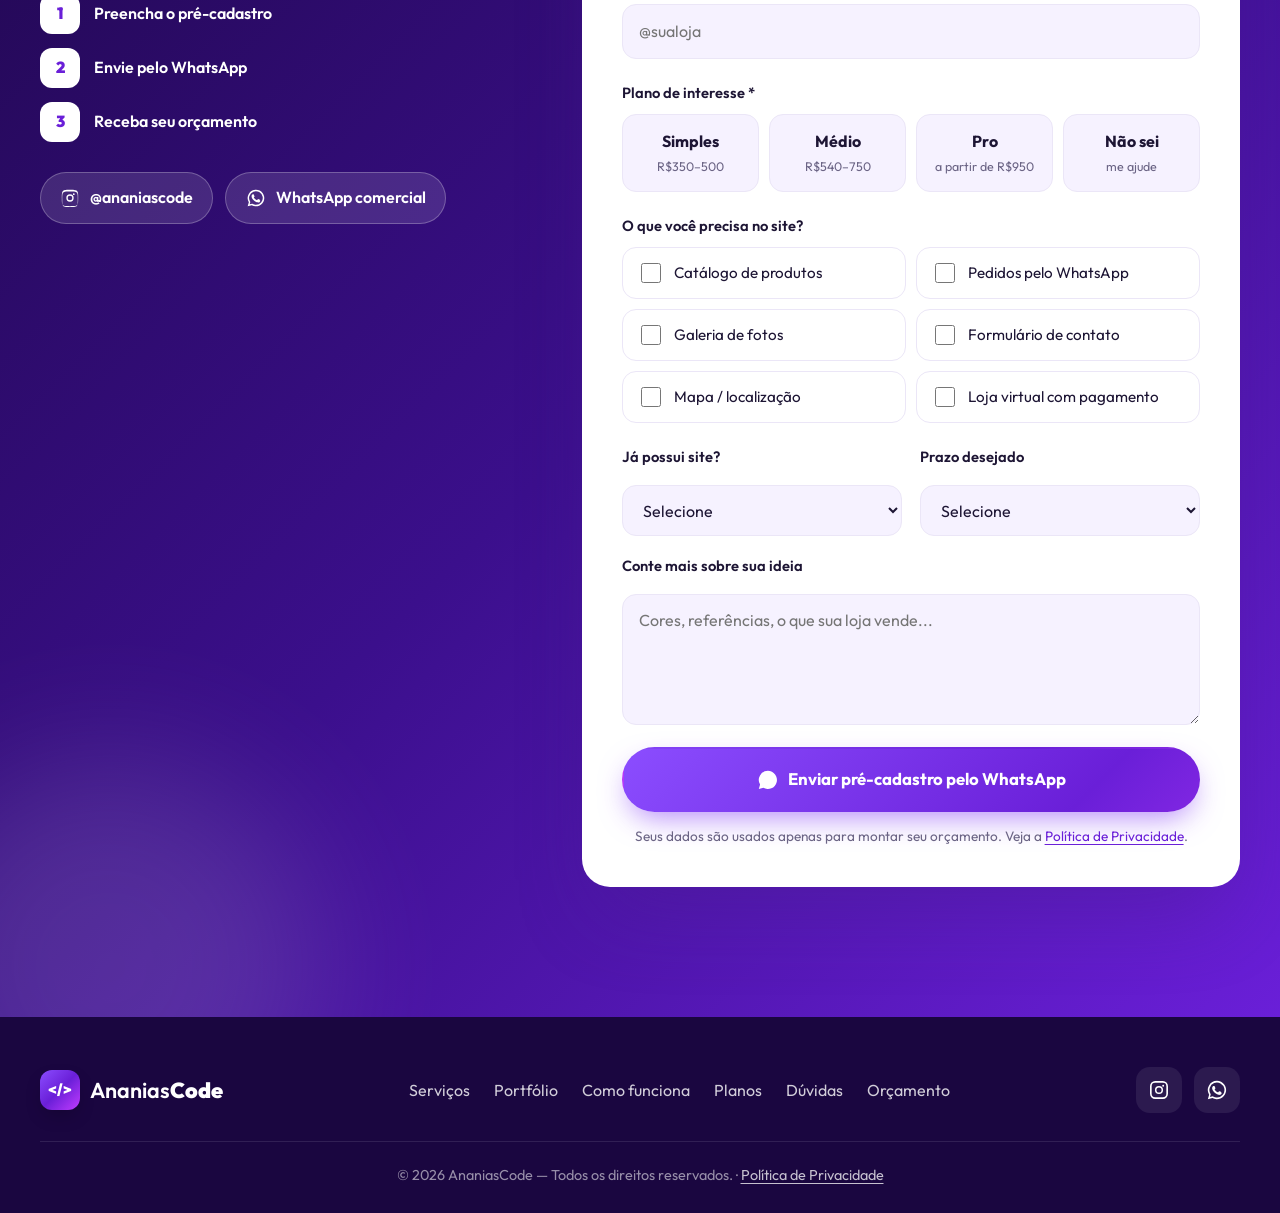
==== commit db119f74: "Passa os textos do site para a primeira pessoa do plural Co-Authored-By: Claude Opus 5.5 <noreply@an" ====
--- a/public/index.html
+++ b/public/index.html
@@ -111,7 +111,7 @@
             <div class="slide__text">
               <span class="tag">✦ Desenvolvimento Web</span>
               <h1>Sites modernos que fazem sua <span class="hl">marca brilhar</span></h1>
-              <p>Crio sites rápidos, bonitos e pensados para converter visitantes em clientes. Do layout ao ar, eu cuido de tudo.</p>
+              <p>Criamos sites rápidos, bonitos e pensados para converter visitantes em clientes. Do layout ao ar, cuidamos de tudo.</p>
               <div class="slide__cta">
                 <a href="#orcamento" class="btn btn--light">Quero meu site</a>
                 <a href="#portfolio" class="btn btn--ghost">Ver portfólio</a>
@@ -186,7 +186,7 @@
               </div>
               <div class="float-card fc5">
                 <span class="fc-ico"><svg class="ico" aria-hidden="true"><use href="#i-user"/></svg></span>
-                <div><b>Atendimento direto</b><small>com o desenvolvedor</small></div>
+                <div><b>Atendimento direto</b><small>sem intermediários</small></div>
               </div>
             </div>
           </div>
@@ -259,7 +259,7 @@
                     <span><i>Prazo</i> Até 15 dias</span>
                     <time>14:02</time>
                   </div>
-                  <div class="bubble out">Perfeito! Já recebi seu pré-cadastro. Vamos montar seu orçamento 🚀<time>14:03 <svg viewBox="0 0 16 11" class="ticks"><path d="M1 5.5l3 3L10 1.5M6 8.5l1 1L14 1.5"/></svg></time></div>
+                  <div class="bubble out">Perfeito! Já recebemos seu pré-cadastro. Vamos montar seu orçamento 🚀<time>14:03 <svg viewBox="0 0 16 11" class="ticks"><path d="M1 5.5l3 3L10 1.5M6 8.5l1 1L14 1.5"/></svg></time></div>
                   <div class="bubble in typing"><i></i><i></i><i></i></div>
                 </div>
                 <div class="chat__input"><span><svg class="ico ico--xs" aria-hidden="true"><use href="#i-smile"/></svg> Mensagem</span><i><svg class="ico ico--xs" aria-hidden="true"><use href="#i-send"/></svg></i></div>
@@ -369,21 +369,21 @@
             <span class="step__num">01</span>
             <div class="step__icon"><svg class="ico" aria-hidden="true"><use href="#i-chat"/></svg></div>
             <h3>Conversa</h3>
-            <p>Você faz o pré-cadastro e a gente conversa pelo WhatsApp sobre sua loja e seus objetivos.</p>
+            <p>Você faz o pré-cadastro e conversamos pelo WhatsApp sobre sua loja e seus objetivos.</p>
             <span class="step__time">Resposta rápida</span>
           </li>
           <li class="step reveal">
             <span class="step__num">02</span>
             <div class="step__icon"><svg class="ico" aria-hidden="true"><use href="#i-clipboard"/></svg></div>
             <h3>Proposta</h3>
-            <p>Envio o orçamento com o plano ideal, valores, o que está incluso e o prazo de entrega.</p>
+            <p>Enviamos o orçamento com o plano ideal, valores, o que está incluso e o prazo de entrega.</p>
             <span class="step__time">Sem compromisso</span>
           </li>
           <li class="step reveal">
             <span class="step__num">03</span>
             <div class="step__icon"><svg class="ico" aria-hidden="true"><use href="#i-palette"/></svg></div>
             <h3>Criação</h3>
-            <p>Desenvolvo o site com a identidade da sua marca, seus produtos, fotos e textos.</p>
+            <p>Desenvolvemos o site com a identidade da sua marca, seus produtos, fotos e textos.</p>
             <span class="step__time">Prazo combinado</span>
           </li>
           <li class="step reveal">
@@ -397,7 +397,7 @@
             <span class="step__num">05</span>
             <div class="step__icon"><svg class="ico" aria-hidden="true"><use href="#i-rocket"/></svg></div>
             <h3>Site no ar</h3>
-            <p>Publico o site e cuido da hospedagem e do suporte todo mês para você não se preocupar.</p>
+            <p>Publicamos o site e cuidamos da hospedagem e do suporte todo mês para você não se preocupar.</p>
             <span class="step__time">Suporte contínuo</span>
           </li>
         </ol>
@@ -529,13 +529,13 @@
       <div class="container faq">
         <div class="section__head reveal">
           <span class="eyebrow">Dúvidas frequentes</span>
-          <h2>Perguntas que <span class="grad">sempre me fazem</span></h2>
-          <p>Não achou sua dúvida? Me chama no WhatsApp que eu respondo.</p>
+          <h2>Perguntas que <span class="grad">sempre nos fazem</span></h2>
+          <p>Não achou sua dúvida? Chama a gente no WhatsApp que respondemos.</p>
         </div>
         <div class="faq__list">
           <details class="faq__item reveal">
             <summary>Preciso comprar um domínio (.com.br)?<span class="faq__plus" aria-hidden="true"></span></summary>
-            <div class="faq__answer"><p>Não é obrigatório. Seu site pode ficar no ar em um endereço gratuito. Se quiser um domínio próprio, como <b>sualoja.com.br</b>, eu ajudo a registrar e configuro tudo. O valor do domínio (cerca de R$ 40/ano no Registro.br) é pago à parte.</p></div>
+            <div class="faq__answer"><p>Não é obrigatório. Seu site pode ficar no ar em um endereço gratuito. Se quiser um domínio próprio, como <b>sualoja.com.br</b>, ajudamos a registrar e configuramos tudo. O valor do domínio (cerca de R$ 40/ano no Registro.br) é pago à parte.</p></div>
           </details>
           <details class="faq__item reveal">
             <summary>O que está incluso na mensalidade?<span class="faq__plus" aria-hidden="true"></span></summary>
@@ -559,7 +559,7 @@
           </details>
           <details class="faq__item reveal">
             <summary>Preciso ter fotos e textos prontos?<span class="faq__plus" aria-hidden="true"></span></summary>
-            <div class="faq__answer"><p>Ajuda bastante, mas não é obrigatório. Eu te oriento sobre o que enviar e ajudo a montar os textos do site.</p></div>
+            <div class="faq__answer"><p>Ajuda bastante, mas não é obrigatório. Orientamos você sobre o que enviar e ajudamos a montar os textos do site.</p></div>
           </details>
           <details class="faq__item reveal">
             <summary>O site funciona no celular?<span class="faq__plus" aria-hidden="true"></span></summary>
@@ -567,7 +567,7 @@
           </details>
         </div>
       </div>
-      <script type="application/ld+json">{"@context": "https://schema.org", "@type": "FAQPage", "mainEntity": [{"@type": "Question", "name": "Preciso comprar um domínio (.com.br)?", "acceptedAnswer": {"@type": "Answer", "text": "Não é obrigatório. Seu site pode ficar no ar em um endereço gratuito. Se quiser um domínio próprio, como sualoja.com.br, eu ajudo a registrar e configuro tudo. O valor do domínio (cerca de R$ 40/ano no Registro.br) é pago à parte."}}, {"@type": "Question", "name": "O que está incluso na mensalidade?", "acceptedAnswer": {"@type": "Answer", "text": "A hospedagem que mantém seu site no ar, o suporte técnico e pequenos ajustes e atualizações, como trocar fotos, textos, preços e produtos."}}, {"@type": "Question", "name": "Quanto tempo leva para o site ficar pronto?", "acceptedAnswer": {"@type": "Answer", "text": "Depende do plano e de quando o conteúdo (fotos, textos e logo) é enviado. O prazo é combinado na proposta, antes de começar. Sites do plano Simples são os mais rápidos."}}, {"@type": "Question", "name": "Como funciona o pagamento?", "acceptedAnswer": {"@type": "Answer", "text": "Você pode pagar no Pix ou no cartão de crédito. Normalmente são 50% para iniciar o projeto e 50% na entrega do site."}}, {"@type": "Question", "name": "Posso pedir alterações depois de pronto?", "acceptedAnswer": {"@type": "Answer", "text": "Sim! Antes de publicar você revisa e pede os ajustes até aprovar. Depois que o site está no ar, pequenas alterações entram no suporte mensal."}}, {"@type": "Question", "name": "Posso cancelar a mensalidade?", "acceptedAnswer": {"@type": "Answer", "text": "Pode. A mensalidade é o que mantém o site hospedado e com suporte, então ao cancelar o site sai do ar. As condições ficam combinadas na proposta."}}, {"@type": "Question", "name": "Preciso ter fotos e textos prontos?", "acceptedAnswer": {"@type": "Answer", "text": "Ajuda bastante, mas não é obrigatório. Eu te oriento sobre o que enviar e ajudo a montar os textos do site."}}, {"@type": "Question", "name": "O site funciona no celular?", "acceptedAnswer": {"@type": "Answer", "text": "Sim. Todos os sites são 100% responsivos e ficam perfeitos no celular, tablet e computador — onde está a maior parte dos seus clientes."}}]}</script>
+      <script type="application/ld+json">{"@context": "https://schema.org", "@type": "FAQPage", "mainEntity": [{"@type": "Question", "name": "Preciso comprar um domínio (.com.br)?", "acceptedAnswer": {"@type": "Answer", "text": "Não é obrigatório. Seu site pode ficar no ar em um endereço gratuito. Se quiser um domínio próprio, como sualoja.com.br, ajudamos a registrar e configuramos tudo. O valor do domínio (cerca de R$ 40/ano no Registro.br) é pago à parte."}}, {"@type": "Question", "name": "O que está incluso na mensalidade?", "acceptedAnswer": {"@type": "Answer", "text": "A hospedagem que mantém seu site no ar, o suporte técnico e pequenos ajustes e atualizações, como trocar fotos, textos, preços e produtos."}}, {"@type": "Question", "name": "Quanto tempo leva para o site ficar pronto?", "acceptedAnswer": {"@type": "Answer", "text": "Depende do plano e de quando o conteúdo (fotos, textos e logo) é enviado. O prazo é combinado na proposta, antes de começar. Sites do plano Simples são os mais rápidos."}}, {"@type": "Question", "name": "Como funciona o pagamento?", "acceptedAnswer": {"@type": "Answer", "text": "Você pode pagar no Pix ou no cartão de crédito. Normalmente são 50% para iniciar o projeto e 50% na entrega do site."}}, {"@type": "Question", "name": "Posso pedir alterações depois de pronto?", "acceptedAnswer": {"@type": "Answer", "text": "Sim! Antes de publicar você revisa e pede os ajustes até aprovar. Depois que o site está no ar, pequenas alterações entram no suporte mensal."}}, {"@type": "Question", "name": "Posso cancelar a mensalidade?", "acceptedAnswer": {"@type": "Answer", "text": "Pode. A mensalidade é o que mantém o site hospedado e com suporte, então ao cancelar o site sai do ar. As condições ficam combinadas na proposta."}}, {"@type": "Question", "name": "Preciso ter fotos e textos prontos?", "acceptedAnswer": {"@type": "Answer", "text": "Ajuda bastante, mas não é obrigatório. Orientamos você sobre o que enviar e ajudamos a montar os textos do site."}}, {"@type": "Question", "name": "O site funciona no celular?", "acceptedAnswer": {"@type": "Answer", "text": "Sim. Todos os sites são 100% responsivos e ficam perfeitos no celular, tablet e computador — onde está a maior parte dos seus clientes."}}]}</script>
     </section>
 
     <!-- ============ ORÇAMENTO ============ -->
@@ -577,7 +577,7 @@
         <div class="quote__intro reveal">
           <span class="eyebrow eyebrow--light">Pré-cadastro</span>
           <h2>Faça seu orçamento <span class="hl">em 1 minuto</span></h2>
-          <p>Preencha os dados abaixo. Ao enviar, o WhatsApp abre com tudo já preenchido — é só tocar em <b>enviar</b> e eu te respondo rapidinho.</p>
+          <p>Preencha os dados abaixo. Ao enviar, o WhatsApp abre com tudo já preenchido — é só tocar em <b>enviar</b> e respondemos rapidinho.</p>
           <ul class="quote__steps">
             <li><span>1</span> Preencha o pré-cadastro</li>
             <li><span>2</span> Envie pelo WhatsApp</li>
